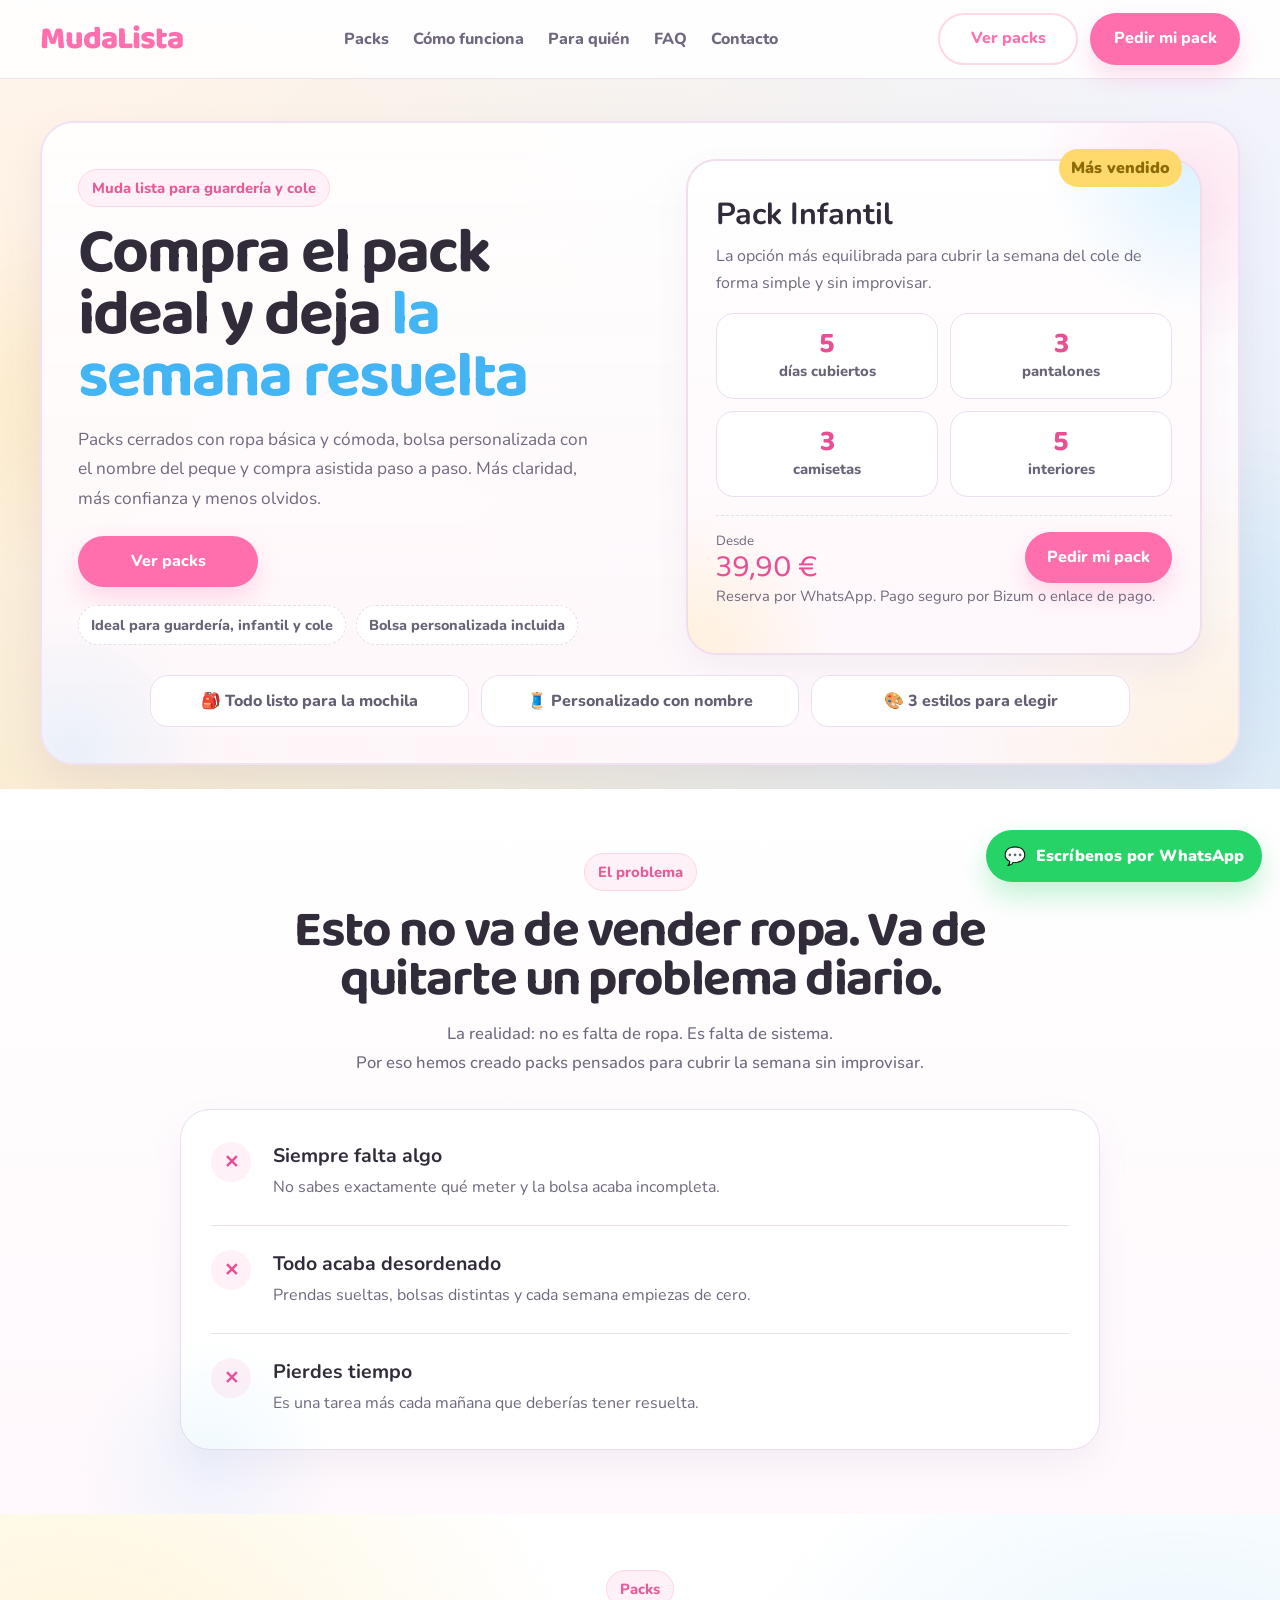
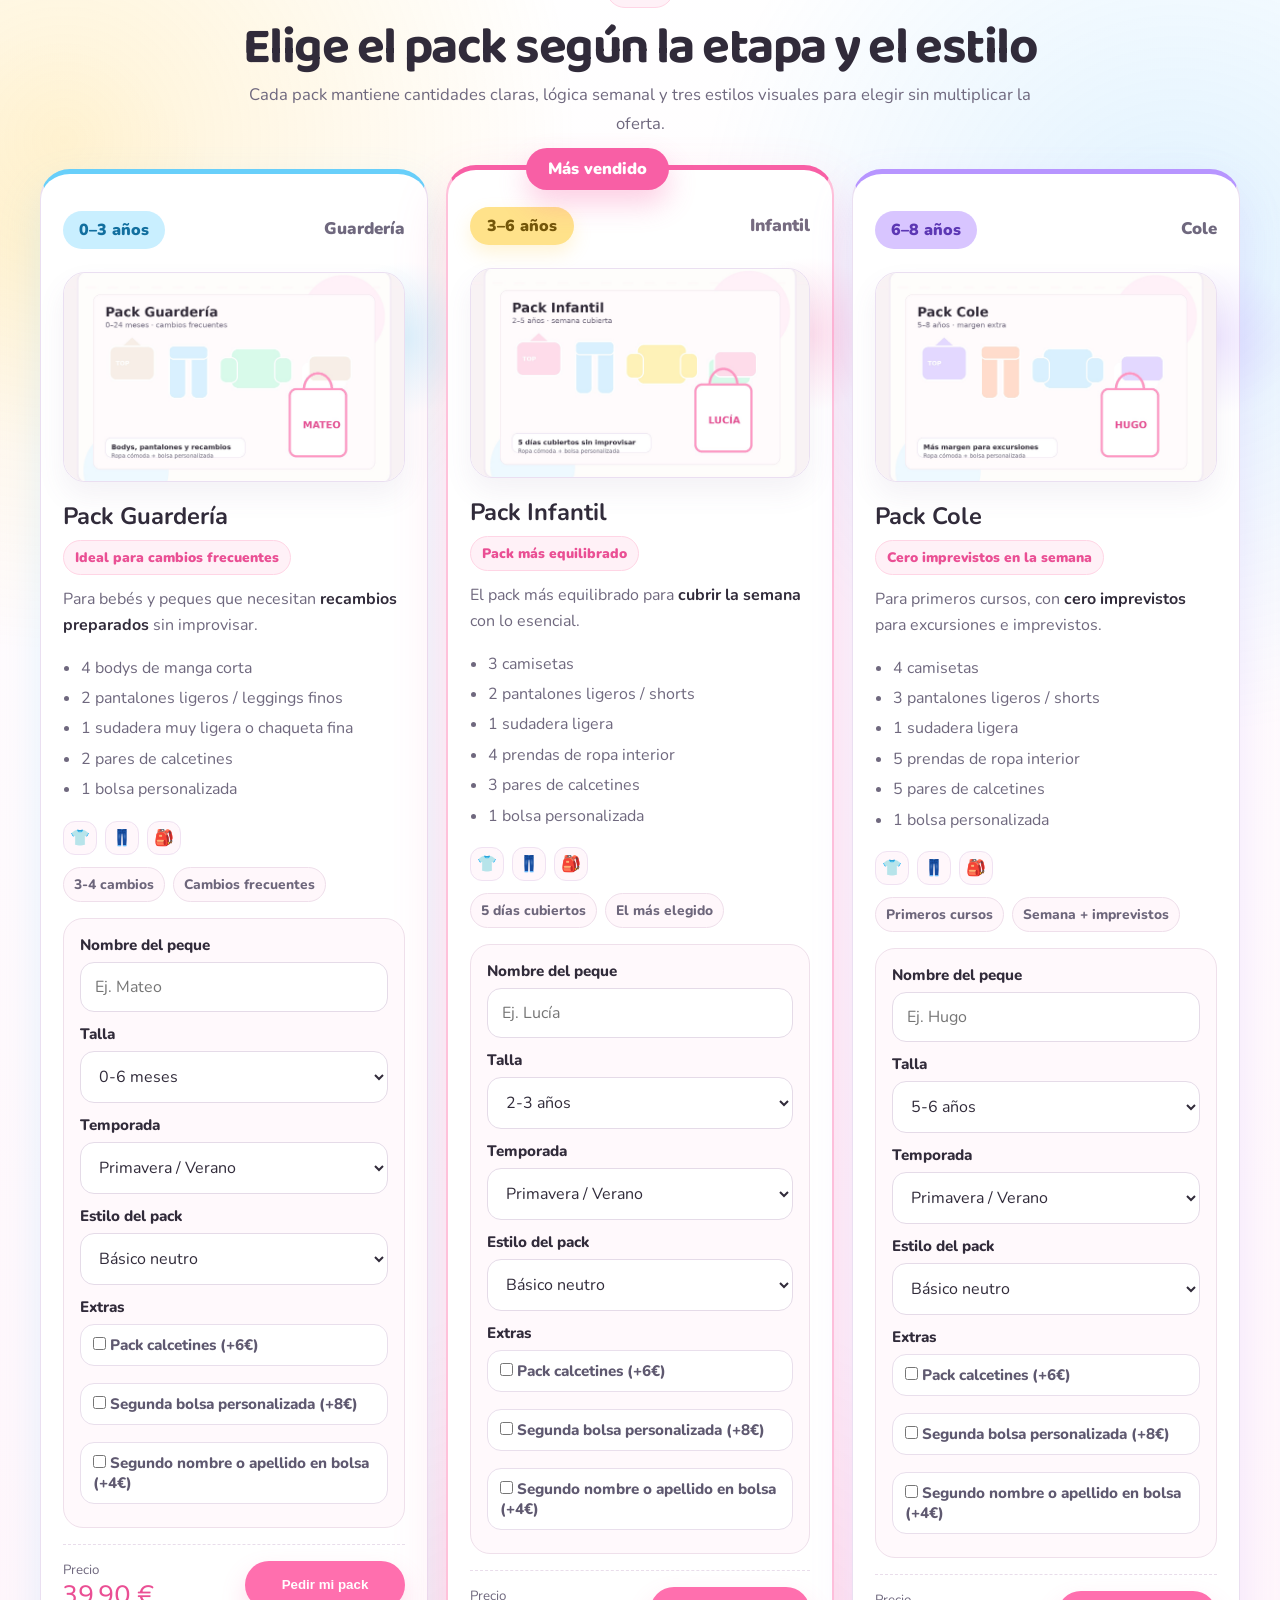
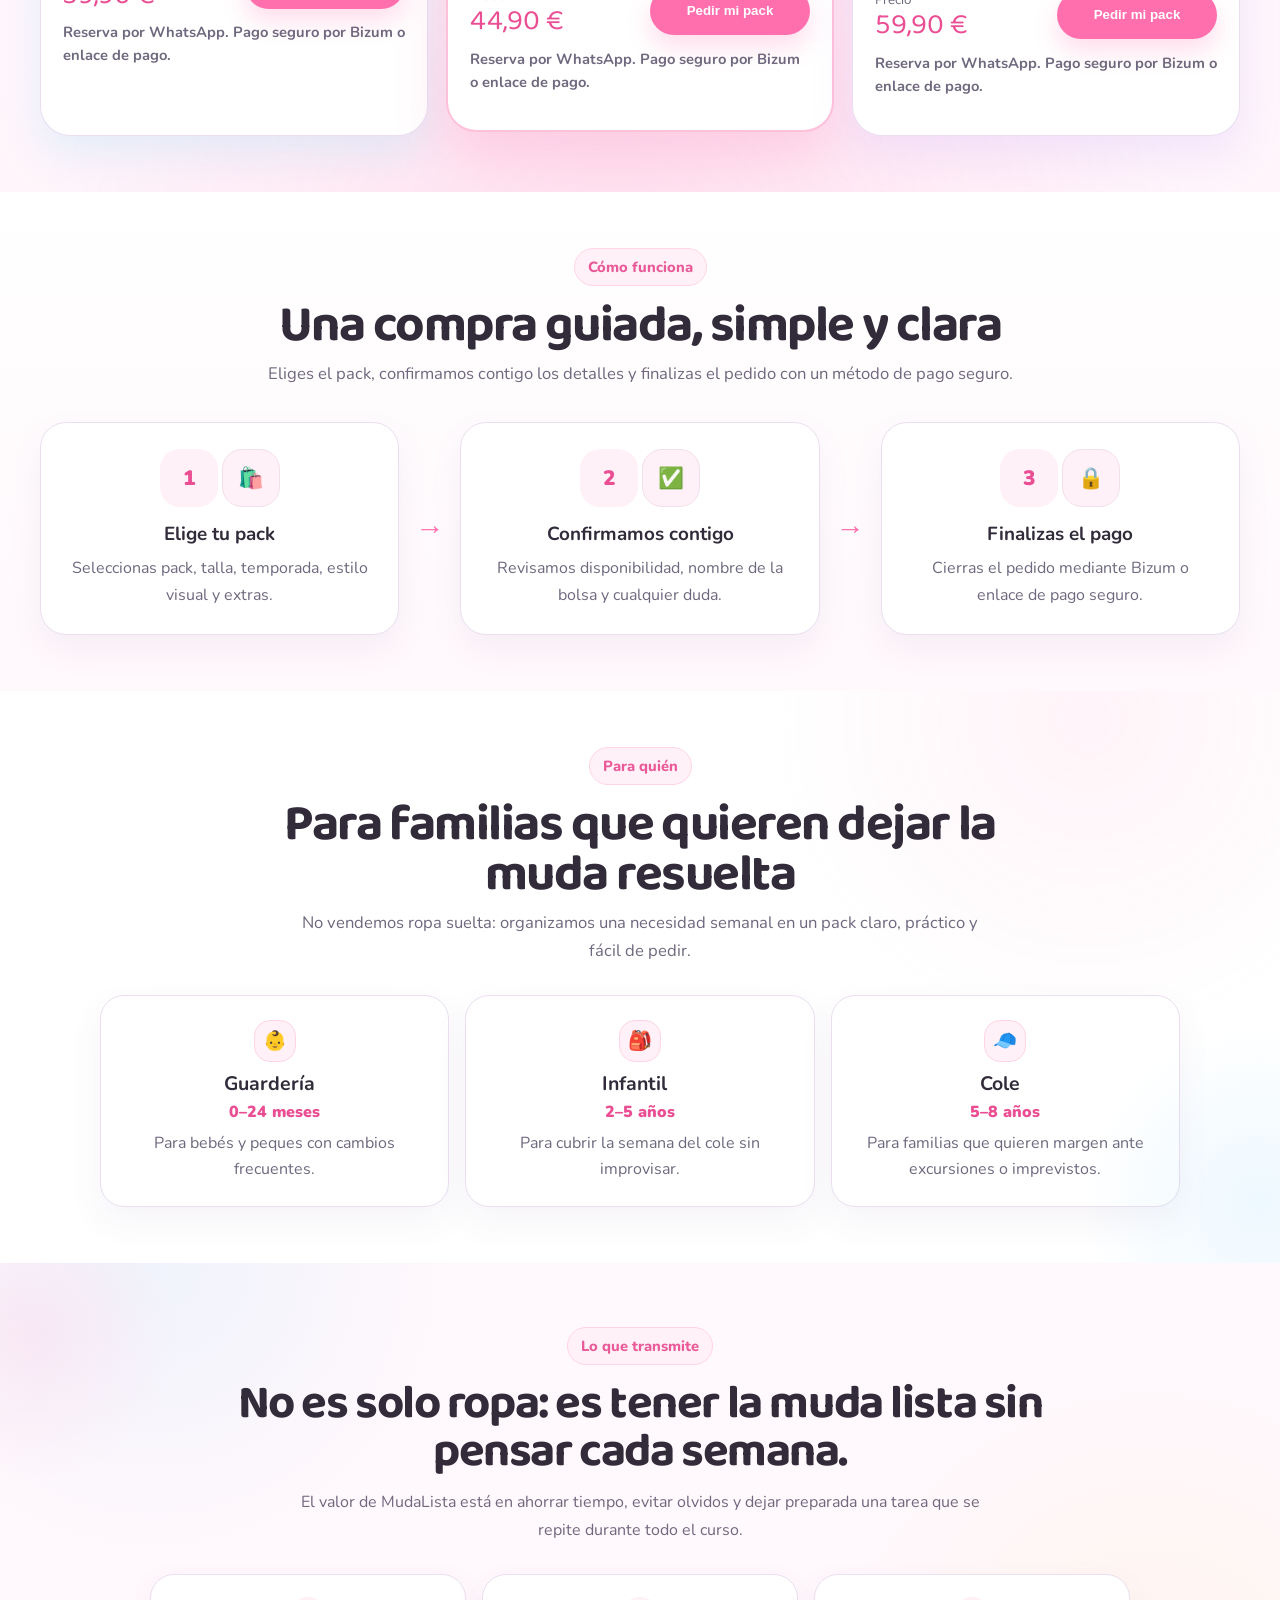
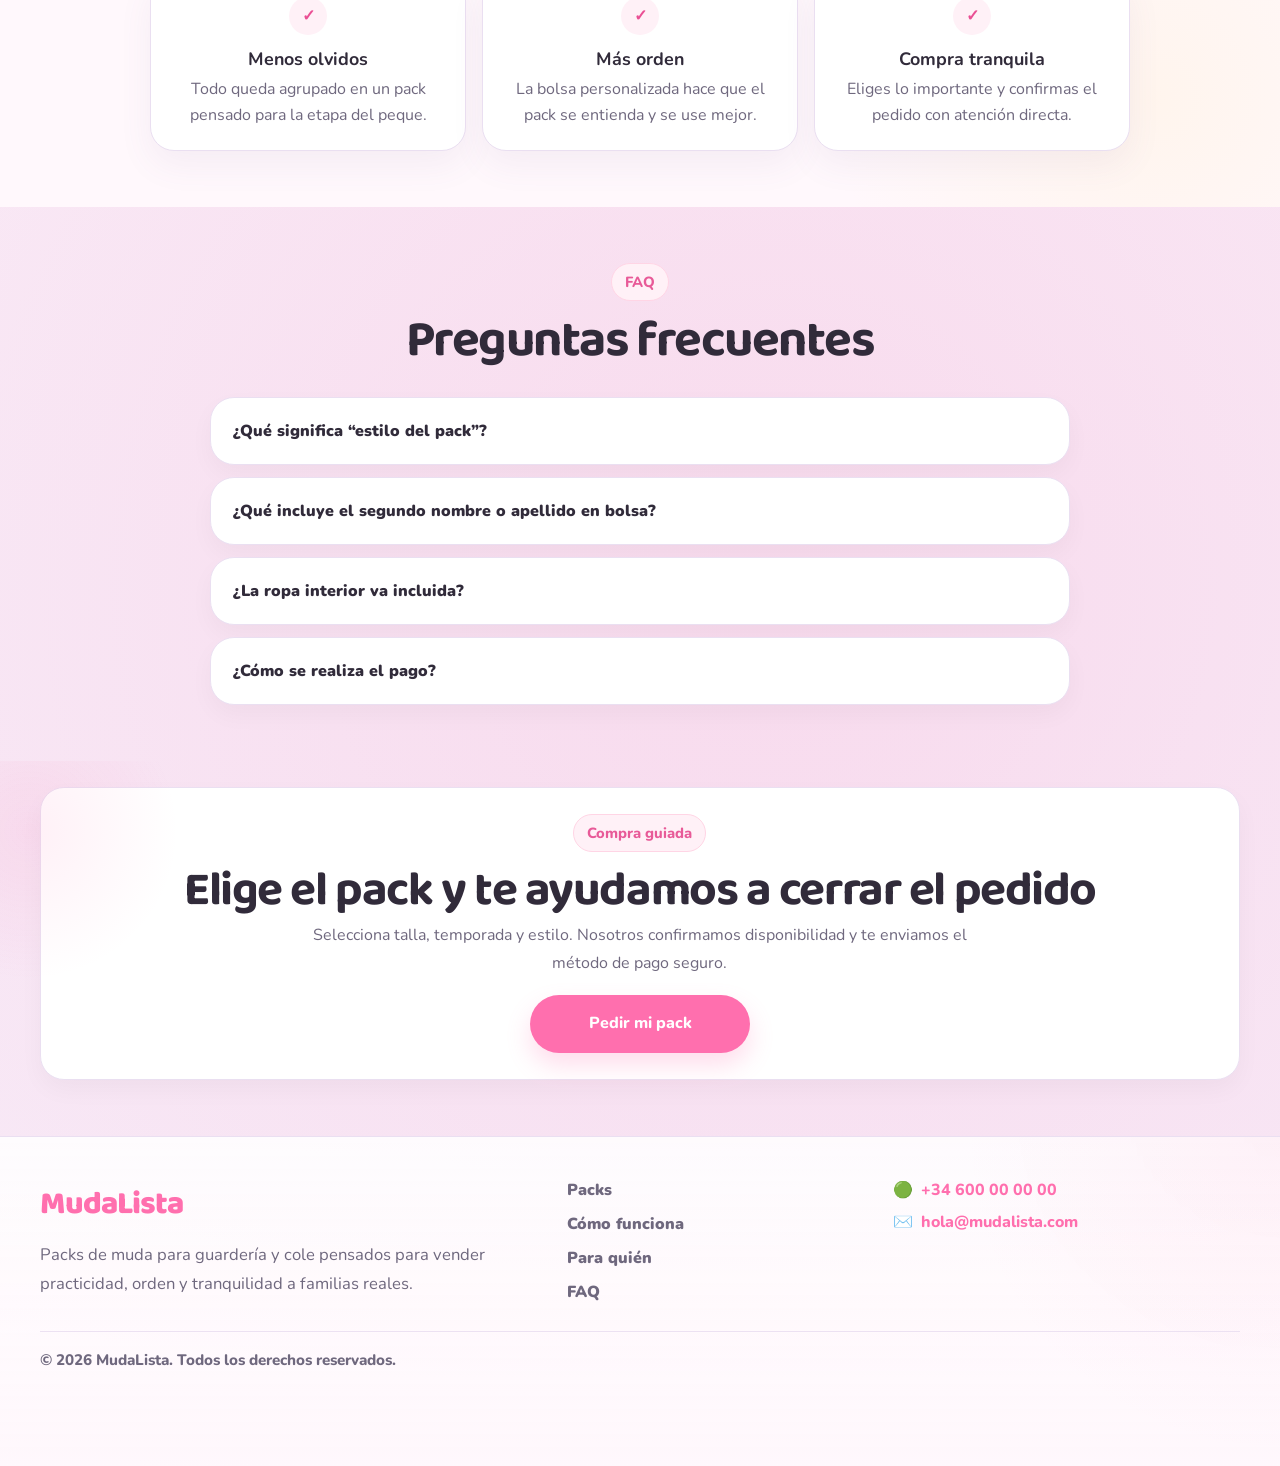
==== index.html @ b0b306f5 "Add files via upload" ====
<!DOCTYPE html>
<html lang="es">
<head>
  <meta charset="UTF-8" />
  <meta name="viewport" content="width=device-width, initial-scale=1.0" />
  <title>MudaLista | Packs de muda para cole y guardería</title>
  <meta name="description" content="Packs de muda para guardería y cole con ropa cómoda, bolsa personalizada y compra asistida. Una solución práctica para familias." />
  <link rel="preconnect" href="https://fonts.googleapis.com">
  <link rel="preconnect" href="https://fonts.gstatic.com" crossorigin>
  <link href="https://fonts.googleapis.com/css2?family=Baloo+2:wght@600;700;800&family=Nunito:wght@400;600;700;800&display=swap" rel="stylesheet">
  <link rel="stylesheet" href="style.css" />
</head>
<body>
  <div class="visual-blob blob-one"></div>
  <div class="visual-blob blob-two"></div>
  <div class="visual-blob blob-three"></div>
  <header class="site-header">
    <div class="container header-inner">
      <a href="#" class="brand">MudaLista</a>

      <nav class="desktop-nav">
        <a href="#packs">Packs</a>
        <a href="#como-funciona">Cómo funciona</a>
        <a href="#para-quien">Para quién</a>
        <a href="#faq">FAQ</a>
        <a href="#footer-contacto">Contacto</a>
      </nav>

      <div class="header-actions">
        <a href="#packs" class="btn btn-light">Ver packs</a>
        <a href="#packs" class="btn btn-primary">Pedir mi pack</a>
      </div>

      <button class="menu-toggle" id="menuBtn" aria-label="Abrir menú" aria-expanded="false">
        <span></span><span></span><span></span>
      </button>
    </div>

    <div class="mobile-menu" id="mobileMenu">
      <a href="#packs">Packs</a>
      <a href="#como-funciona">Cómo funciona</a>
      <a href="#para-quien">Para quién</a>
      <a href="#faq">FAQ</a>
      <a href="#footer-contacto">Contacto</a>
      <a href="#packs" class="btn btn-primary mobile-cta">Pedir mi pack</a>
    </div>
  </header>

  <main>
    <section class="hero hero-fixed">
      <div class="container hero-shell hero-fixed-shell">
        <div class="hero-grid hero-fixed-grid">
          <div class="hero-copy hero-fixed-copy">
            <div class="eyebrow">Muda lista para guardería y cole</div>
            <h1>Compra el pack ideal y deja <span>la semana resuelta</span></h1>
            <p class="hero-text">
              Packs cerrados con ropa básica y cómoda, bolsa personalizada con el nombre del peque
              y compra asistida paso a paso. Más claridad, más confianza y menos olvidos.
            </p>

            <div class="hero-actions hero-fixed-actions">
              <a href="#packs" class="btn btn-primary">Ver packs</a>
            </div>

            <div class="hero-mini hero-fixed-mini">
              <span>Ideal para guardería, infantil y cole</span>
              <span>Bolsa personalizada incluida</span>
            </div>
          </div>

          <div class="hero-visual hero-fixed-visual">
            <div class="hero-card hero-fixed-card">
              <div class="hero-badge">Más vendido</div>
              <h3>Pack Infantil</h3>
              <p>La opción más equilibrada para cubrir la semana del cole de forma simple y sin improvisar.</p>

              <div class="hero-stats">
                <div class="stat-box">
                  <strong>5</strong>
                  <span>días cubiertos</span>
                </div>
                <div class="stat-box">
                  <strong>3</strong>
                  <span>pantalones</span>
                </div>
                <div class="stat-box">
                  <strong>3</strong>
                  <span>camisetas</span>
                </div>
                <div class="stat-box">
                  <strong>5</strong>
                  <span>interiores</span>
                </div>
              </div>

              <div class="hero-card-bottom">
                <div>
                  <small>Desde</small>
                  <div class="hero-price">39,90 €</div>
                </div>
                <a href="#pack-infantil" class="btn btn-primary">Pedir mi pack</a>
              </div>
              <p class="hero-card-note">Reserva por WhatsApp. Pago seguro por Bizum o enlace de pago.</p>
            </div>
          </div>
        </div>

        <div class="trust-strip trust-strip-fixed">
          <div>🎒 Todo listo para la mochila</div>
          <div>🧵 Personalizado con nombre</div>
          <div>🎨 3 estilos para elegir</div>
        </div>
      </div>
    </section>

    <section class="section problem-section problem-conversion">
      <div class="container">
        <div class="section-head center narrow">
          <span class="section-tag">El problema</span>
          <h2>Esto no va de vender ropa. Va de quitarte un problema diario.</h2>
          <p class="problem-subcopy">La realidad: no es falta de ropa. Es falta de sistema.<br>Por eso hemos creado packs pensados para cubrir la semana sin improvisar.</p>
        </div>

        <div class="problem-conversion-list">
          <div class="problem-conversion-row">
            <span>✕</span>
            <div>
              <h3>Siempre falta algo</h3>
              <p>No sabes exactamente qué meter y la bolsa acaba incompleta.</p>
            </div>
          </div>

          <div class="problem-conversion-row">
            <span>✕</span>
            <div>
              <h3>Todo acaba desordenado</h3>
              <p>Prendas sueltas, bolsas distintas y cada semana empiezas de cero.</p>
            </div>
          </div>

          <div class="problem-conversion-row">
            <span>✕</span>
            <div>
              <h3>Pierdes tiempo</h3>
              <p>Es una tarea más cada mañana que deberías tener resuelta.</p>
            </div>
          </div>
        </div>
</div>
    </section>

    <section class="section packs-section" id="packs">
      <div class="container">
        <div class="section-head center narrow">
          <span class="section-tag">Packs</span>
          <h2>Elige el pack según la etapa y el estilo</h2>
          <p>Cada pack mantiene cantidades claras, lógica semanal y tres estilos visuales para elegir sin multiplicar la oferta.</p>
        </div>
<div class="products-grid">
          <article class="product-card" id="pack-guarderia">
            <div class="product-topline product-topline-clean">
              <span class="age-pill age-pill-guarderia">0–3 años</span>
              <span class="product-label">Guardería</span>
            </div>
            <img class="pack-real-image" src="assets/pack_guarderia_realista.jpg" alt="Mockup realista del Pack Guardería con ropa y bolsa personalizada">
<h3>Pack Guardería</h3>
            <div class="conversion-badge">Ideal para cambios frecuentes</div>
            <p class="product-subtitle">Para bebés y peques que necesitan <strong>recambios preparados</strong> sin improvisar.</p>

            <ul class="pack-content-list" data-pack-list="guarderia">
              <li>4 bodys de manga corta</li>
              <li>2 pantalones ligeros / leggings finos</li>
              <li>1 sudadera muy ligera o chaqueta fina</li>
              <li>2 pares de calcetines</li>
              <li>1 bolsa personalizada</li>
            </ul>
<div class="product-visual-row"><span>👕</span><span>👖</span><span>🎒</span></div>
            <div class="product-meta">
              <span>3-4 cambios</span>
              <span>Cambios frecuentes</span>
            </div>

            <div class="selector-block">
              <label>Nombre del peque</label>
              <input type="text" id="name-guarderia" placeholder="Ej. Mateo">

              <label>Talla</label>
              <select id="size-guarderia">
                <option>0-6 meses</option>
                <option>6-12 meses</option>
                <option>12-18 meses</option>
                <option>18-24 meses</option>
              </select>

              <label>Temporada</label>
              <select id="season-guarderia" class="season-select" data-pack="guarderia">
                <option value="pv">Primavera / Verano</option>
                <option value="oi">Otoño / Invierno</option>
              </select>
<label>Estilo del pack</label>
              <select id="style-guarderia" class="style-select" data-pack="guarderia">
                <option value="basico">Básico neutro</option>
                <option value="suave">Colores suaves</option>
                <option value="ilustrado">Ilustrado divertido</option>
              </select>

              <label>Extras</label>
              <div class="extras-grid">
                <label class="check-option"><input type="checkbox" value="Pack calcetines (+6€)" data-pack="guarderia"> Pack calcetines (+6€)</label>
                <label class="check-option"><input type="checkbox" value="Segunda bolsa personalizada (+8€)" data-pack="guarderia"> Segunda bolsa personalizada (+8€)</label>
                <label class="check-option"><input type="checkbox" id="second-name-guarderia" value="Segundo nombre o apellido en bolsa (+4€)" data-pack="guarderia" data-toggle-target="second-name-field-guarderia"> Segundo nombre o apellido en bolsa (+4€)</label>
                <div class="extra-field" id="second-name-field-guarderia">
                  <label>Segundo nombre / apellido para la bolsa</label>
                  <input type="text" id="second-name-value-guarderia" placeholder="Ej. Martín">
                </div>
              </div>
            </div>

            <div class="product-bottom">
              <div>
                <small>Precio</small>
                <div class="price">39,90 €</div>
              </div>
              <button class="btn btn-primary order-btn" data-pack-name="Pack Guardería" data-name-id="name-guarderia" data-size-id="size-guarderia" data-season-id="season-guarderia" data-style-id="style-guarderia" data-base-price="39,90 €" data-pack-key="guarderia">Pedir mi pack</button>
            </div>
            <p class="product-note">Reserva por WhatsApp. Pago seguro por Bizum o enlace de pago.</p>
          </article>

          <article class="product-card featured" id="pack-infantil">
            <span class="featured-badge-floating">Más vendido</span>
            <div class="product-topline product-topline-clean">
              <span class="age-pill age-pill-infantil">3–6 años</span>
              <span class="product-label">Infantil</span>
            </div>
<img class="pack-real-image" src="assets/pack_infantil_realista.jpg" alt="Mockup realista del Pack Infantil con ropa y bolsa personalizada">
<h3>Pack Infantil</h3>
            <div class="conversion-badge">Pack más equilibrado</div>
            <p class="product-subtitle">El pack más equilibrado para <strong>cubrir la semana</strong> con lo esencial.</p>

            <ul class="pack-content-list" data-pack-list="infantil">
              <li>3 camisetas</li>
              <li>2 pantalones ligeros / shorts</li>
              <li>1 sudadera ligera</li>
              <li>4 prendas de ropa interior</li>
              <li>3 pares de calcetines</li>
              <li>1 bolsa personalizada</li>
            </ul>
<div class="product-visual-row"><span>👕</span><span>👖</span><span>🎒</span></div>
            <div class="product-meta">
              <span>5 días cubiertos</span>
              <span>El más elegido</span>
            </div>

            <div class="selector-block">
              <label>Nombre del peque</label>
              <input type="text" id="name-infantil" placeholder="Ej. Lucía">

              <label>Talla</label>
              <select id="size-infantil">
                <option>2-3 años</option>
                <option>3-4 años</option>
                <option>4-5 años</option>
              </select>

              <label>Temporada</label>
              <select id="season-infantil" class="season-select" data-pack="infantil">
                <option value="pv">Primavera / Verano</option>
                <option value="oi">Otoño / Invierno</option>
              </select>
<label>Estilo del pack</label>
              <select id="style-infantil" class="style-select" data-pack="infantil">
                <option value="basico">Básico neutro</option>
                <option value="suave">Colores suaves</option>
                <option value="ilustrado">Ilustrado divertido</option>
              </select>

              <label>Extras</label>
              <div class="extras-grid">
                <label class="check-option"><input type="checkbox" value="Pack calcetines (+6€)" data-pack="infantil"> Pack calcetines (+6€)</label>
                <label class="check-option"><input type="checkbox" value="Segunda bolsa personalizada (+8€)" data-pack="infantil"> Segunda bolsa personalizada (+8€)</label>
                <label class="check-option"><input type="checkbox" id="second-name-infantil" value="Segundo nombre o apellido en bolsa (+4€)" data-pack="infantil" data-toggle-target="second-name-field-infantil"> Segundo nombre o apellido en bolsa (+4€)</label>
                <div class="extra-field" id="second-name-field-infantil">
                  <label>Segundo nombre / apellido para la bolsa</label>
                  <input type="text" id="second-name-value-infantil" placeholder="Ej. Martín">
                </div>
              </div>
            </div>

            <div class="product-bottom">
              <div>
                <small>Precio</small>
                <div class="price">44,90 €</div>
              </div>
              <button class="btn btn-primary order-btn" data-pack-name="Pack Infantil" data-name-id="name-infantil" data-size-id="size-infantil" data-season-id="season-infantil" data-style-id="style-infantil" data-base-price="44,90 €" data-pack-key="infantil">Pedir mi pack</button>
            </div>
            <p class="product-note">Reserva por WhatsApp. Pago seguro por Bizum o enlace de pago.</p>
          </article>

          <article class="product-card" id="pack-completo">
            <div class="product-topline product-topline-clean">
              <span class="age-pill age-pill-cole">6–8 años</span>
              <span class="product-label">Cole</span>
            </div>
            <img class="pack-real-image" src="assets/pack_cole_realista.jpg" alt="Mockup realista del Pack Cole con ropa y bolsa personalizada">
<h3>Pack Cole</h3>
            <div class="conversion-badge">Cero imprevistos en la semana</div>
            <p class="product-subtitle">Para primeros cursos, con <strong>cero imprevistos</strong> para excursiones e imprevistos.</p>

            <ul class="pack-content-list" data-pack-list="completo">
              <li>4 camisetas</li>
              <li>3 pantalones ligeros / shorts</li>
              <li>1 sudadera ligera</li>
              <li>5 prendas de ropa interior</li>
              <li>5 pares de calcetines</li>
              <li>1 bolsa personalizada</li>
            </ul>
<div class="product-visual-row"><span>👕</span><span>👖</span><span>🎒</span></div>
            <div class="product-meta">
              <span>Primeros cursos</span>
              <span>Semana + imprevistos</span>
            </div>

            <div class="selector-block">
              <label>Nombre del peque</label>
              <input type="text" id="name-completo" placeholder="Ej. Hugo">

              <label>Talla</label>
              <select id="size-completo">
                <option>5-6 años</option>
                <option>6-7 años</option>
                <option>7-8 años</option>
              </select>

              <label>Temporada</label>
              <select id="season-completo" class="season-select" data-pack="completo">
                <option value="pv">Primavera / Verano</option>
                <option value="oi">Otoño / Invierno</option>
              </select>
<label>Estilo del pack</label>
              <select id="style-completo" class="style-select" data-pack="completo">
                <option value="basico">Básico neutro</option>
                <option value="suave">Colores suaves</option>
                <option value="ilustrado">Ilustrado divertido</option>
              </select>

              <label>Extras</label>
              <div class="extras-grid">
                <label class="check-option"><input type="checkbox" value="Pack calcetines (+6€)" data-pack="completo"> Pack calcetines (+6€)</label>
                <label class="check-option"><input type="checkbox" value="Segunda bolsa personalizada (+8€)" data-pack="completo"> Segunda bolsa personalizada (+8€)</label>
                <label class="check-option"><input type="checkbox" id="second-name-completo" value="Segundo nombre o apellido en bolsa (+4€)" data-pack="completo" data-toggle-target="second-name-field-completo"> Segundo nombre o apellido en bolsa (+4€)</label>
                <div class="extra-field" id="second-name-field-completo">
                  <label>Segundo nombre / apellido para la bolsa</label>
                  <input type="text" id="second-name-value-completo" placeholder="Ej. Martín">
                </div>
              </div>
            </div>

            <div class="product-bottom">
              <div>
                <small>Precio</small>
                <div class="price">59,90 €</div>
              </div>
              <button class="btn btn-primary order-btn" data-pack-name="Pack Cole" data-name-id="name-completo" data-size-id="size-completo" data-season-id="season-completo" data-style-id="style-completo" data-base-price="59,90 €" data-pack-key="completo">Pedir mi pack</button>
            </div>
            <p class="product-note">Reserva por WhatsApp. Pago seguro por Bizum o enlace de pago.</p>
          </article>
        </div>
      </div>
    </section>

    <section class="section how-section-clean" id="como-funciona">
      <div class="container">
        <div class="section-head center narrow">
          <span class="section-tag">Cómo funciona</span>
          <h2>Una compra guiada, simple y clara</h2>
          <p>Eliges el pack, confirmamos contigo los detalles y finalizas el pedido con un método de pago seguro.</p>
        </div>

        <div class="process-row">
          <div class="process-step">
            <span>1</span>
            <span class="process-step-icon">🛍️</span><h3>Elige tu pack</h3>
            <p>Seleccionas pack, talla, temporada, estilo visual y extras.</p>
          </div>
          <div class="process-arrow">→</div>
          <div class="process-step">
            <span>2</span>
            <span class="process-step-icon">✅</span><h3>Confirmamos contigo</h3>
            <p>Revisamos disponibilidad, nombre de la bolsa y cualquier duda.</p>
          </div>
          <div class="process-arrow">→</div>
          <div class="process-step">
            <span>3</span>
            <span class="process-step-icon">🔒</span><h3>Finalizas el pago</h3>
            <p>Cierras el pedido mediante Bizum o enlace de pago seguro.</p>
          </div>
        </div>
      </div>
    </section>

    <section class="section audience-section-pro" id="para-quien">
      <div class="container">
        <div class="section-head center narrow audience-centered-head">
          <span class="section-tag">Para quién</span>
          <h2>Para familias que quieren dejar la muda resuelta</h2>
          <p>No vendemos ropa suelta: organizamos una necesidad semanal en un pack claro, práctico y fácil de pedir.</p>
        </div>

        <div class="audience-options audience-options-centered">
          <div>
            <span class="audience-card-icon">👶</span><strong>Guardería</strong>
            <span>0–24 meses</span>
            <p>Para bebés y peques con cambios frecuentes.</p>
          </div>
          <div>
            <span class="audience-card-icon">🎒</span><strong>Infantil</strong>
            <span>2–5 años</span>
            <p>Para cubrir la semana del cole sin improvisar.</p>
          </div>
          <div>
            <span class="audience-card-icon">🧢</span><strong>Cole</strong>
            <span>5–8 años</span>
            <p>Para familias que quieren margen ante excursiones o imprevistos.</p>
          </div>
        </div>
      </div>
    </section>

    <section class="section value-section-pro">
      <div class="container">
        <div class="value-compact">
          <span class="section-tag">Lo que transmite</span>
          <h2>No es solo ropa: es tener la muda lista sin pensar cada semana.</h2>
          <p>El valor de MudaLista está en ahorrar tiempo, evitar olvidos y dejar preparada una tarea que se repite durante todo el curso.</p>
        </div>

        <div class="benefits-compact">
          <div><span>✓</span><strong>Menos olvidos</strong><p>Todo queda agrupado en un pack pensado para la etapa del peque.</p></div>
          <div><span>✓</span><strong>Más orden</strong><p>La bolsa personalizada hace que el pack se entienda y se use mejor.</p></div>
          <div><span>✓</span><strong>Compra tranquila</strong><p>Eliges lo importante y confirmas el pedido con atención directa.</p></div>
        </div>
      </div>
    </section>

    <section class="section faq-section" id="faq">
      <div class="container small">
        <div class="section-head center narrow">
          <span class="section-tag">FAQ</span>
          <h2>Preguntas frecuentes</h2>
        </div>

        <div class="faq-list">
          <div class="faq-item">
            <button class="faq-question">¿Qué significa “estilo del pack”?</button>
            <div class="faq-answer"><p>Es la línea visual de la ropa: Básico neutro, Colores suaves o Ilustrado divertido. Así eliges estética sin multiplicar packs.</p></div>
          </div>
          <div class="faq-item">
            <button class="faq-question">¿Qué incluye el segundo nombre o apellido en bolsa?</button>
            <div class="faq-answer"><p>Permite añadir un segundo nombre o apellido en la bolsa personalizada. Por ejemplo: nombre + apellido, o un nombre compuesto.</p></div>
          </div>
          <div class="faq-item">
            <button class="faq-question">¿La ropa interior va incluida?</button>
            <div class="faq-answer"><p>Sí. Aparece especificada con número exacto para evitar dudas antes de comprar.</p></div>
          </div>
        
          <div class="faq-item">
            <button class="faq-question">¿Cómo se realiza el pago?</button>
            <div class="faq-answer"><p>Tras confirmar talla, temporada, estilo y disponibilidad por WhatsApp, te enviamos un método de pago seguro mediante Bizum o enlace de pago.</p></div>
          </div>
</div>
      </div>
    </section>

    <section class="section cta-section">
      <div class="container cta-box">
        <div>
          <span class="section-tag">Compra guiada</span>
          <h2>Elige el pack y te ayudamos a cerrar el pedido</h2>
          <p>Selecciona talla, temporada y estilo. Nosotros confirmamos disponibilidad y te enviamos el método de pago seguro.</p>
        </div>
        <a href="#packs" class="btn btn-primary cta-main-btn">Pedir mi pack</a>
      </div>
    </section>
  </main>

  <footer class="site-footer" id="footer-contacto">
    <div class="container footer-final">
      <div class="footer-brand-area">
        <div class="brand footer-brand">MudaLista</div>
        <p class="footer-copy">Packs de muda para guardería y cole pensados para vender practicidad, orden y tranquilidad a familias reales.</p>
      </div>

      <nav class="footer-nav" aria-label="Enlaces del footer">
        <a href="#packs">Packs</a>
        <a href="#como-funciona">Cómo funciona</a>
        <a href="#para-quien">Para quién</a>
        <a href="#faq">FAQ</a>
      </nav>

      <div class="footer-contact-simple">
        <a href="https://wa.me/34600000000" class="footer-contact-line" target="_blank" rel="noopener noreferrer">
          <span class="icon">🟢</span>
          <span>+34 600 00 00 00</span>
        </a>
        <a href="mailto:hola@mudalista.com" class="footer-contact-line">
          <span class="icon">✉️</span>
          <span>hola@mudalista.com</span>
        </a>
      </div>
    </div>

    <div class="container footer-legal">
      <span>© 2026 MudaLista. Todos los derechos reservados.</span>
    </div>
  </footer>

  <a class="floating-whatsapp" href="https://wa.me/34600000000?text=Hola,%20quiero%20informaci%C3%B3n%20sobre%20los%20packs%20de%20MudaLista." target="_blank" rel="noopener noreferrer" aria-label="Escríbenos por WhatsApp">
    <span class="floating-wa-icon">💬</span>
    <span class="floating-wa-text">Escríbenos por WhatsApp</span>
  </a>

  <script src="script.js"></script>
</body>
</html>
---- style.css ----
*{box-sizing:border-box}
:root{
  --text:#312b3a;
  --muted:#6f687e;
  --line:#eadff1;
  --pink:#ff6fae;
  --pink-dark:#ea4f94;
  --blue:#6fc8ff;
  --blue-dark:#43b4f4;
  --yellow:#ffd96b;
  --yellow-dark:#8d6a06;
  --purple:#d8c7ff;
  --shadow:0 18px 42px rgba(113,85,145,.10);
  --max:1200px;
}
html{scroll-behavior:smooth}
body{
  margin:0;
  font-family:"Nunito",sans-serif;
  color:var(--text);
  background:
    radial-gradient(circle at top left, rgba(255,111,174,.10), transparent 26%),
    radial-gradient(circle at top right, rgba(111,200,255,.12), transparent 24%),
    linear-gradient(180deg, #fffdf9 0%, #fff8fc 100%);
}
a{text-decoration:none;color:inherit}
.container{width:min(var(--max), calc(100% - 32px)); margin:0 auto}

.site-header{
  position:sticky; top:0; z-index:40;
  background:rgba(255,255,255,.9);
  backdrop-filter:blur(14px);
  border-bottom:1px solid rgba(234,223,241,.9);
}
.header-inner{
  min-height:78px;
  display:flex; align-items:center; justify-content:space-between; gap:18px;
}
.brand{
  font-family:"Baloo 2",cursive;
  font-size:2rem;
  font-weight:800;
  letter-spacing:-.03em;
  color:var(--pink);
}
.desktop-nav{display:flex; gap:24px; color:var(--muted); font-weight:800}
.desktop-nav a:hover{color:var(--pink)}
.header-actions{display:flex; gap:12px; align-items:center}

.btn{
  display:inline-flex; align-items:center; justify-content:center;
  border-radius:999px; padding:14px 20px;
  font-weight:800; border:2px solid transparent; cursor:pointer;
  transition:.25s ease; text-align:center; line-height:1.2;
}
.btn-primary{
  background:var(--pink); color:#fff;
  box-shadow:0 12px 24px rgba(255,111,174,.24);
}
.btn-primary:hover{background:var(--pink-dark); transform:translateY(-1px)}
.btn-secondary{background:#fff; color:var(--text); border-color:var(--line)}
.btn-secondary:hover{border-color:var(--blue); color:var(--blue-dark)}
.btn-light{background:#fff; color:var(--pink); border-color:#ffd7e6}
.btn-light:hover{background:#fff1f7}

.menu-toggle{
  display:none; width:50px; height:50px;
  border:2px solid var(--line); background:#fff; border-radius:16px; padding:0;
}
.menu-toggle span{
  display:block; width:18px; height:2px; background:var(--text); margin:4px auto; border-radius:3px;
}
.mobile-menu{
  display:none; padding:12px 16px 18px;
  background:rgba(255,255,255,.98); border-top:1px solid var(--line);
}
.mobile-menu a{display:block; padding:12px 0; font-weight:800}
.mobile-cta{margin-top:10px}

.hero{padding:40px 0 24px}
.hero-shell{
  background:
    radial-gradient(circle at bottom right, rgba(255,217,107,.18), transparent 22%),
    linear-gradient(180deg, rgba(255,255,255,.9), rgba(255,247,251,.95));
  border:2px solid #f0e2f2;
  border-radius:34px;
  padding:34px;
  box-shadow:var(--shadow);
}
.hero-grid{
  display:grid;
  grid-template-columns:1.06fr .94fr;
  gap:28px;
  align-items:center;
}
.eyebrow,.section-tag{
  display:inline-flex;
  padding:8px 13px;
  border-radius:999px;
  background:#fff1f7;
  color:#e85a98;
  border:1px solid #ffd5e5;
  font-size:.92rem;
  font-weight:800;
  margin-bottom:16px;
}
.hero-copy h1,.section-head h2,.cta-box h2{
  font-family:"Baloo 2",cursive;
  line-height:.97;
  letter-spacing:-.03em;
  margin:0;
}
.hero-copy h1{
  font-size:clamp(2.7rem, 5vw, 5rem);
  max-width:12ch;
  margin-bottom:14px;
}
.hero-copy h1 span{color:var(--blue-dark)}
.hero-text{
  font-size:1.08rem;
  line-height:1.72;
  color:var(--muted);
  margin:0 0 18px;
  max-width:58ch;
}
.hero-points{
  display:grid;
  grid-template-columns:repeat(3,1fr);
  gap:12px;
  margin-bottom:18px;
}
.point-card,.problem-card,.product-card,.step-card,.audience-card,.review-card,.faq-item,.cta-box{
  background:#fff;
  border:1px solid var(--line);
  border-radius:24px;
  box-shadow:0 10px 24px rgba(0,0,0,.035);
}
.point-card{padding:14px}
.point-card strong{display:block; font-size:1rem; margin-bottom:4px}
.point-card span{font-size:.94rem; color:var(--muted); line-height:1.5}
.hero-actions{display:flex; flex-wrap:wrap; gap:12px; margin-bottom:16px}
.hero-mini{display:flex; flex-wrap:wrap; gap:10px}
.hero-mini span{
  background:#fff; border:1px dashed #e9ddec; border-radius:999px;
  padding:9px 12px; font-size:.9rem; font-weight:800; color:#6a6478;
}

.hero-card{
  background:
    radial-gradient(circle at top right, rgba(111,200,255,.25), transparent 22%),
    radial-gradient(circle at bottom left, rgba(255,217,107,.22), transparent 20%),
    linear-gradient(180deg, #ffffff 0%, #fff7fb 100%);
  border:2px solid #f0deec;
  border-radius:30px;
  padding:28px;
  position:relative;
}
.hero-badge{
  position:absolute; top:-12px; right:18px;
  background:var(--yellow); color:var(--yellow-dark);
  padding:8px 12px; border-radius:999px; font-weight:900;
}
.hero-card h3{font-size:1.9rem; margin:4px 0 8px}
.hero-card p{margin:0 0 16px; color:var(--muted); line-height:1.7}
.hero-stats{
  display:grid; grid-template-columns:repeat(2,1fr); gap:12px; margin-bottom:18px;
}
.stat-box{
  background:#fff; border:1px solid var(--line); border-radius:18px; text-align:center; padding:16px;
}
.stat-box strong{
  display:block; font-family:"Baloo 2",cursive; font-size:1.85rem; color:var(--pink-dark); line-height:1;
}
.stat-box span{font-size:.92rem; color:#6a6478; font-weight:800}
.hero-card-bottom,.product-bottom{
  display:flex; align-items:center; justify-content:space-between; gap:14px;
  padding-top:16px; border-top:1px dashed #e9ddeb;
}
.hero-card-bottom small,.product-bottom small{display:block; color:var(--muted); margin-bottom:2px}
.hero-price,.price{
  font-family:"Baloo 2",cursive; line-height:1; color:var(--pink-dark);
}
.hero-price{font-size:2rem}
.hero-card-note,.product-note{
  margin-top:12px;
  color:var(--muted);
  font-size:.92rem;
  line-height:1.55;
}
.trust-strip{
  margin-top:18px;
  display:grid; grid-template-columns:repeat(4,1fr); gap:12px;
}
.trust-strip div{
  background:#fff; border:1px solid var(--line); border-radius:18px;
  padding:14px 16px; text-align:center; font-weight:800; color:#655f72;
}

.section{padding:56px 0}
.section-soft{
  background:
    radial-gradient(circle at top left, rgba(255,111,174,.05), transparent 24%),
    linear-gradient(180deg, rgba(255,255,255,.20), rgba(255,255,255,.78));
}
.section-head{max-width:760px; margin:0 0 30px}
.section-head.center{text-align:center; margin-left:auto; margin-right:auto}
.section-head.narrow{max-width:800px}
.section-head h2{
  font-size:clamp(2rem,4vw,3.5rem);
  margin-bottom:8px;
}
.section-head p{
  margin:0; color:var(--muted); line-height:1.72; font-size:1.04rem;
}

.problem-grid,.products-grid,.steps-grid,.audience-grid,.reviews-grid{
  display:grid; gap:18px;
}
.problem-grid,.audience-grid,.reviews-grid{grid-template-columns:repeat(3,1fr)}
.products-grid{grid-template-columns:repeat(3,1fr); align-items:start}
.steps-grid{grid-template-columns:repeat(3,1fr)}

.problem-card,.step-card,.audience-card,.review-card,.faq-item{padding:22px}
.problem-card h3,.step-card h3,.audience-card h3{margin:0 0 8px; font-size:1.2rem}
.problem-card p,.step-card p,.audience-card p,.review-card p,.faq-answer p{
  margin:0; color:var(--muted); line-height:1.7;
}

.product-card{
  padding:22px;
  position:relative;
}
.product-card.featured{
  border:2px solid #ffd9e7;
  transform:translateY(-4px);
}
.featured-badge{
  position:absolute; top:-12px; left:18px;
  background:var(--pink); color:#fff; padding:8px 12px; border-radius:999px;
  font-size:.86rem; font-weight:900;
}
.product-topline{
  display:flex; align-items:center; justify-content:space-between; gap:10px; margin-bottom:14px;
}
.product-chip{
  display:inline-flex; padding:7px 11px; border-radius:999px;
  font-size:.84rem; font-weight:900;
}
.chip-blue{background:#d9f1ff; color:#2f76a4}
.chip-yellow{background:#ffe596; color:#8c6808}
.chip-purple{background:#e2d7ff; color:#6841af}
.product-rating{font-weight:900; color:#7a7088}
.product-image{
  height:170px; border-radius:22px; margin-bottom:16px; border:2px dashed rgba(255,255,255,.8);
}
.color-a{
  background:
    radial-gradient(circle at 30% 28%, rgba(255,255,255,.85), transparent 18%),
    linear-gradient(135deg, #d9f0ff, #d8faea);
}
.color-b{
  background:
    radial-gradient(circle at 68% 24%, rgba(255,255,255,.85), transparent 18%),
    linear-gradient(135deg, #ffdce9, #ffe8a8);
}
.color-c{
  background:
    radial-gradient(circle at 24% 24%, rgba(255,255,255,.85), transparent 18%),
    linear-gradient(135deg, #e3d8ff, #ffdccc);
}
.product-card h3{margin:0 0 6px; font-size:1.48rem}
.product-subtitle{
  color:var(--muted); line-height:1.62; margin:0 0 14px; min-height:52px;
}
.product-subtitle strong{color:var(--text)}
.product-list{
  margin:0 0 14px; padding-left:18px; color:#615b70; line-height:1.78;
}
.product-meta{
  display:flex; flex-wrap:wrap; gap:8px; margin-bottom:16px;
}
.product-meta span{
  background:#fff7fb; border:1px solid #efdfeb; border-radius:999px;
  padding:7px 10px; font-size:.86rem; font-weight:800; color:#6d667b;
}
.selector-block{
  background:#fff9fc; border:1px solid #efe0eb; border-radius:20px; padding:16px; margin-bottom:16px;
}
.selector-block label{
  display:block; font-weight:800; margin-bottom:7px; font-size:.95rem;
}
.selector-block input,.selector-block select{
  width:100%; padding:13px 14px; margin-bottom:12px;
  border:1px solid #e5dbe8; border-radius:14px; font:inherit; color:var(--text); background:#fff;
}
.selector-block input:focus,.selector-block select:focus{
  outline:none; border-color:#ffb8d4; box-shadow:0 0 0 4px rgba(255,111,174,.08);
}
.extras-grid{
  display:grid; gap:10px;
}
.check-option{
  display:flex; align-items:flex-start; gap:10px; margin:0;
  background:#fff; border:1px solid #e9dfec; border-radius:14px; padding:10px 12px;
  font-weight:700; color:#5f5970;
}
.check-option input{width:auto; margin:2px 0 0}
.price{font-size:1.8rem}

.step-number{
  width:48px; height:48px; display:inline-flex; align-items:center; justify-content:center;
  border-radius:16px; background:#fff1f7; color:var(--pink-dark); font-weight:900; margin-bottom:12px;
}
.review-stars{color:#ffbf3d; font-weight:900; margin-bottom:12px}
.small{max-width:860px}
.faq-list{display:grid; gap:12px}
.faq-question{
  width:100%; background:transparent; border:0; text-align:left; padding:0;
  font:inherit; font-weight:900; cursor:pointer; color:var(--text);
}
.faq-answer{
  max-height:0; overflow:hidden; transition:max-height .28s ease;
}
.faq-answer p{margin-top:12px}

.cta-section{padding-top:26px}
.cta-box{
  padding:26px;
  display:flex; align-items:center; justify-content:space-between; gap:18px;
}
.cta-box h2{
  font-size:clamp(2rem,4vw,3rem);
  margin-bottom:8px;
}
.cta-box p{margin:0; color:var(--muted); line-height:1.7; max-width:60ch}
.cta-main-btn{
  min-width:220px;
  min-height:58px;
  padding:14px 26px;
  white-space:nowrap;
}

.site-footer{
  padding:34px 0 94px;
  border-top:1px solid var(--line);
  background:
    radial-gradient(circle at top right, rgba(255,111,174,.09), transparent 22%),
    radial-gradient(circle at top left, rgba(111,200,255,.06), transparent 24%),
    linear-gradient(180deg, rgba(255,255,255,.82), rgba(255,248,252,.96));
}
.footer-balanced{
  display:grid;
  grid-template-columns:1.2fr 1fr;
  gap:24px;
  align-items:center;
}
.footer-brand-block{
  max-width:560px;
}
.footer-brand{
  margin-bottom:10px;
}
.footer-copy{
  margin:0;
  color:var(--muted);
  line-height:1.75;
  font-size:1.04rem;
}
.footer-contact-card{
  background:#fff;
  border:1px solid var(--line);
  border-radius:28px;
  padding:24px 22px;
  box-shadow:0 14px 30px rgba(113,85,145,.08);
}
.footer-label-row{
  display:flex;
  align-items:center;
  gap:10px;
  margin-bottom:14px;
}
.footer-dot{
  width:12px;
  height:12px;
  border-radius:50%;
  background:linear-gradient(135deg, var(--pink), #ff97c2);
  box-shadow:0 0 0 6px rgba(255,111,174,.10);
}
.footer-label{
  font-weight:900;
  color:var(--text);
  font-size:1.02rem;
}
.footer-contact-link{
  display:block;
  font-family:"Baloo 2",cursive;
  font-size:clamp(1.25rem, 2.3vw, 1.7rem);
  line-height:1.15;
  color:var(--pink);
}
.footer-contact-link:hover{
  color:var(--pink-dark);
}
.footer-divider{
  width:72px;
  height:2px;
  background:linear-gradient(90deg, rgba(255,111,174,.08), rgba(255,111,174,.6), rgba(255,111,174,.08));
  margin:14px 0;
  border-radius:999px;
}
.footer-contact-mail{
  font-size:clamp(1.08rem, 2vw, 1.35rem);
  word-break:break-word;
}

.floating-whatsapp{
  position:fixed;
  right:18px;
  bottom:18px;
  z-index:60;
  display:inline-flex;
  align-items:center;
  gap:10px;
  background:#25d366;
  color:#fff;
  padding:14px 18px;
  border-radius:999px;
  box-shadow:0 14px 28px rgba(37,211,102,.28);
  font-weight:900;
  transition:.25s ease;
}
.floating-whatsapp:hover{
  transform:translateY(-1px);
  box-shadow:0 18px 34px rgba(37,211,102,.34);
}
.floating-wa-icon{
  font-size:1.1rem;
}
.floating-wa-text{
  white-space:nowrap;
}

@media (max-width:1100px){
  .desktop-nav,.header-actions{display:none}
  .menu-toggle{display:inline-block}
  .hero-grid,.trust-strip,.products-grid,.problem-grid,.steps-grid,.audience-grid,.reviews-grid,.hero-points,.footer-balanced{grid-template-columns:1fr}
  .product-card.featured{transform:none}
  .hero-copy h1{max-width:none}
  .cta-box{flex-direction:column; align-items:stretch}
}
@media (max-width:640px){
  .container{width:min(var(--max), calc(100% - 20px))}
  .header-inner{min-height:72px}
  .brand{font-size:1.72rem}
  .hero-shell{padding:22px}
  .hero-copy h1{font-size:2.8rem}
  .hero-card,.product-card,.problem-card,.step-card,.audience-card,.review-card,.faq-item,.cta-box,.footer-contact-card{padding:18px}
  .hero-card-bottom,.product-bottom{flex-direction:column; align-items:stretch}
  .hero-actions .btn,.hero-card-bottom .btn,.product-bottom .btn,.cta-main-btn{width:100%}
  .cta-main-btn{min-width:0; white-space:normal}
  .floating-whatsapp{
    right:12px;
    left:12px;
    bottom:12px;
    justify-content:center;
  }
  .floating-wa-text{
    white-space:normal;
  }
}


.product-photo{
  width:100%;
  height:170px;
  object-fit:cover;
  border-radius:22px;
  margin-bottom:16px;
  border:1px solid #f0deec;
  box-shadow:0 10px 24px rgba(113,85,145,.07);
}
.extra-field{
  display:none;
  background:#fff;
  border:1px dashed #eadff1;
  border-radius:16px;
  padding:12px;
}
.extra-field.is-visible{
  display:block;
}
.extra-field label{
  font-size:.9rem;
}


.footer-full{
  grid-template-columns:1.2fr .75fr 1fr;
}
.footer-links{
  display:flex;
  flex-direction:column;
  gap:12px;
  font-weight:900;
  color:var(--muted);
}
.footer-links a{
  transition:.2s ease;
}
.footer-links a:hover{
  color:var(--pink);
  transform:translateX(2px);
}
.footer-bottom{
  margin-top:24px;
  padding-top:18px;
  border-top:1px solid rgba(234,223,241,.9);
  color:var(--muted);
  font-weight:700;
  font-size:.95rem;
}
@media (max-width:1100px){
  .footer-full{
    grid-template-columns:1fr;
  }
  .footer-links{
    flex-direction:row;
    flex-wrap:wrap;
  }
}
@media (max-width:640px){
  .footer-bottom{
    padding-bottom:18px;
  }
}


.season-help{
  margin:-4px 0 12px;
  color:var(--muted);
  font-size:.86rem;
  line-height:1.45;
}


/* Section differentiation */
.section.alt{
  background:#fff;
}
.section.soft{
  background:#fff7fb;
}
.section.dark{
  background:#f3f0f7;
}

/* Compra guiada centering */
.cta-section{
  text-align:center;
}
.cta-section .container{
  display:flex;
  flex-direction:column;
  align-items:center;
}

/* Footer balance fix */
.footer-contact-card{
  padding:14px 16px !important;
  border-radius:16px !important;
  font-size:0.9rem;
}
.footer-contact-link{
  font-size:0.95rem;
}
.footer-brand-block{
  max-width:320px;
}


/* CONTACT REDESIGN */
.contact-inline{
  display:flex;
  gap:14px;
}
.contact-item{
  display:flex;
  align-items:center;
  gap:10px;
  padding:10px 14px;
  border-radius:14px;
  background:#fff;
  border:1px solid #eadff1;
  text-decoration:none;
  color:#333;
  font-weight:700;
  transition:.2s;
}
.contact-item span{
  display:block;
  font-weight:600;
  font-size:.9rem;
}
.contact-item:hover{
  transform:translateY(-2px);
  box-shadow:0 8px 20px rgba(0,0,0,0.05);
}
.icon{
  font-size:18px;
}


/* Different layouts */
.how-section .container{
  display:flex;
  gap:30px;
}
.how-section .step{
  flex:1;
  background:#fff;
  padding:20px;
  border-radius:16px;
}

.audience-section .container{
  display:grid;
  grid-template-columns:1fr 1fr;
  gap:20px;
}

.value-section .container{
  display:flex;
  flex-direction:column;
  gap:16px;
}
.value-section .value-item{
  background:#fff;
  padding:16px;
  border-radius:12px;
}

.cta-section h2,
.cta-section p{
  text-align:center !important;
  margin-left:auto;
  margin-right:auto;
}
.cta-section p{
  max-width:600px;
}

.footer{
  display:flex;
  justify-content:space-between;
  align-items:flex-start;
  gap:30px;
}
.footer .contact-inline{
  display:flex;
  gap:12px;
}


/* Strong differentiation */

.how-section{
  background:#ffffff;
}
.how-section .step{
  border-left:4px solid #ff6fa5;
}

.audience-section{
  background:#fff0f6;
}
.audience-section .card{
  background:#fff;
  padding:18px;
  border-radius:12px;
}

.value-section{
  background:#f5f3fa;
}
.value-section .value-item{
  display:flex;
  align-items:center;
  gap:10px;
}
.value-section .value-item::before{
  content:"✓";
  color:#ff6fa5;
  font-weight:bold;
}


/* FOOTER FINAL CLEAN */
.site-footer{
  padding:42px 0 96px !important;
  border-top:1px solid var(--line) !important;
  background:
    radial-gradient(circle at top right, rgba(255,111,174,.08), transparent 24%),
    linear-gradient(180deg, rgba(255,255,255,.86), rgba(255,248,252,.96)) !important;
}

.footer-final{
  display:grid !important;
  grid-template-columns:1.35fr .8fr .95fr !important;
  gap:34px !important;
  align-items:flex-start !important;
}

.footer-brand-area{
  max-width:520px !important;
}

.footer-brand{
  margin-bottom:10px !important;
}

.footer-copy{
  margin:0 !important;
  color:var(--muted) !important;
  line-height:1.75 !important;
  font-size:1.04rem !important;
}

.footer-nav{
  display:flex !important;
  flex-direction:column !important;
  gap:12px !important;
  font-weight:900 !important;
  color:var(--muted) !important;
}

.footer-nav a{
  width:max-content !important;
  transition:.2s ease !important;
}

.footer-nav a:hover{
  color:var(--pink) !important;
  transform:translateX(2px) !important;
}

.footer-contact-final{
  display:flex !important;
  flex-direction:column !important;
  align-items:flex-start !important;
  gap:12px !important;
}

.footer-whatsapp-btn{
  display:inline-flex !important;
  align-items:center !important;
  justify-content:center !important;
  gap:10px !important;
  min-height:52px !important;
  padding:13px 18px !important;
  border-radius:999px !important;
  background:#25d366 !important;
  color:#fff !important;
  box-shadow:0 14px 26px rgba(37,211,102,.20) !important;
  font-weight:900 !important;
  transition:.2s ease !important;
}

.footer-whatsapp-btn:hover{
  transform:translateY(-1px) !important;
  box-shadow:0 18px 34px rgba(37,211,102,.28) !important;
}

.footer-email-link{
  display:inline-flex !important;
  color:var(--pink) !important;
  font-weight:900 !important;
  font-size:1rem !important;
  padding-left:4px !important;
}

.footer-email-link:hover{
  color:var(--pink-dark) !important;
}

.footer-legal{
  margin-top:28px !important;
  padding-top:18px !important;
  border-top:1px solid rgba(234,223,241,.9) !important;
  color:var(--muted) !important;
  font-weight:800 !important;
  font-size:.95rem !important;
}

@media (max-width:900px){
  .footer-final{
    grid-template-columns:1fr !important;
    gap:24px !important;
  }
  .footer-nav{
    flex-direction:row !important;
    flex-wrap:wrap !important;
  }
}

@media (max-width:640px){
  .site-footer{
    padding-bottom:104px !important;
  }
  .footer-whatsapp-btn{
    width:100% !important;
  }
}


/* SIMPLE FOOTER CONTACT */
.footer-contact-simple{
  display:flex;
  flex-direction:column;
  gap:10px;
}

.footer-contact-line{
  display:flex;
  align-items:center;
  gap:8px;
  font-weight:700;
  color:var(--pink);
  text-decoration:none;
  font-size:1rem;
}

.footer-contact-line:hover{
  color:var(--pink-dark);
}

.footer-contact-line .icon{
  font-size:16px;
}


/* === MUDALISTA PRO FINAL POLISH === */
.hero-pro-image{
  width:100%;
  max-height:390px;
  object-fit:cover;
  border-radius:30px;
  border:1px solid var(--line);
  box-shadow:0 18px 42px rgba(113,85,145,.12);
  margin-bottom:18px;
}

/* Cómo funciona: centered, compact, not broken */
.how-section-clean{
  background:linear-gradient(180deg,#fff 0%,#fff8fc 100%);
}
.how-section-clean .section-head{
  margin-bottom:34px !important;
}
.how-section-clean .section-head h2,
.how-section-clean .section-head p{
  text-align:center !important;
  margin-left:auto !important;
  margin-right:auto !important;
}
.process-row{
  display:grid;
  grid-template-columns:1fr auto 1fr auto 1fr;
  gap:16px;
  align-items:stretch;
}
.process-step{
  background:#fff;
  border:1px solid var(--line);
  border-radius:26px;
  padding:26px;
  box-shadow:0 12px 28px rgba(113,85,145,.06);
  text-align:center;
}
.process-step span{
  display:inline-flex;
  width:58px;
  height:58px;
  align-items:center;
  justify-content:center;
  border-radius:20px;
  background:#fff1f7;
  color:var(--pink-dark);
  font-weight:900;
  font-size:1.3rem;
  margin-bottom:14px;
}
.process-step h3{
  margin:0 0 8px;
  font-size:1.18rem;
}
.process-step p{
  margin:0;
  color:var(--muted);
  line-height:1.65;
}
.process-arrow{
  align-self:center;
  color:var(--pink);
  font-weight:900;
  font-size:1.8rem;
}

/* Para quién: image + options layout */
.audience-section-pro{
  background:#fff;
}
.audience-layout{
  display:grid;
  grid-template-columns:.92fr 1.08fr;
  gap:30px;
  align-items:center;
}
.audience-copy{
  background:linear-gradient(135deg,#fff1f7,#eef9ff);
  border:1px solid var(--line);
  border-radius:32px;
  padding:30px;
  box-shadow:var(--shadow);
}
.audience-copy h2{
  font-family:"Baloo 2",cursive;
  font-size:clamp(2.1rem,3.6vw,3.6rem);
  line-height:1;
  letter-spacing:-.03em;
  margin:0 0 12px;
}
.audience-copy p{
  color:var(--muted);
  line-height:1.7;
  margin:0 0 18px;
}
.audience-copy img{
  width:100%;
  height:230px;
  object-fit:cover;
  border-radius:24px;
  border:1px solid rgba(234,223,241,.9);
}
.audience-options{
  display:grid;
  gap:14px;
}
.audience-options > div{
  background:#fff;
  border:1px solid var(--line);
  border-radius:24px;
  padding:23px 24px;
  box-shadow:0 10px 24px rgba(0,0,0,.025);
}
.audience-options strong{
  display:inline-block;
  font-size:1.22rem;
  margin-right:10px;
}
.audience-options span{
  color:var(--pink-dark);
  font-weight:900;
}
.audience-options p{
  margin:8px 0 0;
  color:var(--muted);
  line-height:1.6;
}

/* Lo que transmite: compact and balanced */
.value-section-pro{
  background:#fff7fb;
  padding-top:64px !important;
}
.value-compact{
  max-width:920px;
  margin:0 auto 30px;
  text-align:center;
}
.value-compact h2{
  font-family:"Baloo 2",cursive;
  font-size:clamp(2.1rem,3.7vw,3.9rem);
  line-height:1;
  letter-spacing:-.03em;
  margin:0 0 12px;
}
.value-compact p{
  max-width:700px;
  margin:0 auto;
  color:var(--muted);
  line-height:1.75;
}
.benefits-compact{
  max-width:980px;
  margin:0 auto;
  display:grid;
  grid-template-columns:repeat(3,1fr);
  gap:16px;
}
.benefits-compact > div{
  background:#fff;
  border:1px solid var(--line);
  border-radius:24px;
  padding:22px;
  box-shadow:0 10px 24px rgba(0,0,0,.025);
}
.benefits-compact span{
  display:inline-flex;
  width:38px;
  height:38px;
  align-items:center;
  justify-content:center;
  border-radius:50%;
  background:#fff1f7;
  color:var(--pink-dark);
  font-weight:900;
  margin-bottom:12px;
}
.benefits-compact strong{
  display:block;
  font-size:1.12rem;
  margin-bottom:6px;
}
.benefits-compact p{
  margin:0;
  color:var(--muted);
  line-height:1.6;
}

/* Footer final simple */
.site-footer{
  padding:42px 0 96px !important;
}
.footer-final{
  display:grid !important;
  grid-template-columns:1.35fr .8fr .95fr !important;
  gap:34px !important;
  align-items:flex-start !important;
}
.footer-brand-area{
  max-width:520px !important;
}
.footer-nav{
  display:flex !important;
  flex-direction:column !important;
  gap:12px !important;
  font-weight:900 !important;
  color:var(--muted) !important;
}
.footer-contact-simple{
  display:flex !important;
  flex-direction:column !important;
  gap:10px !important;
}
.footer-contact-line{
  display:flex !important;
  align-items:center !important;
  gap:8px !important;
  font-weight:800 !important;
  color:var(--pink) !important;
  text-decoration:none !important;
  font-size:1rem !important;
}
.footer-legal{
  margin-top:28px !important;
  padding-top:18px !important;
  border-top:1px solid rgba(234,223,241,.9) !important;
  color:var(--muted) !important;
  font-weight:800 !important;
  font-size:.95rem !important;
}

/* CTA final center */
.cta-section h2,
.cta-section p{
  text-align:center !important;
  margin-left:auto !important;
  margin-right:auto !important;
}
.cta-section p{
  max-width:620px !important;
}

@media (max-width:960px){
  .process-row,
  .audience-layout,
  .benefits-compact,
  .footer-final{
    grid-template-columns:1fr !important;
  }
  .process-arrow{
    display:none;
  }
  .audience-copy img{
    height:200px;
  }
}

/* HERO RESTORED: remove abstract illustration and rebalance first section */
.hero-pro-image{
  display:none !important;
}

.hero-visual{
  display:flex;
  align-items:center;
  justify-content:center;
}

.hero-card{
  max-width:520px;
  margin-left:auto;
  margin-right:auto;
}

/* Remove abstract audience image if still present */
.audience-copy img{
  display:none !important;
}

/* Keep audience card balanced without image */
.audience-copy{
  min-height:auto !important;
}


/* === HERO + PROBLEM CLEANUP === */

.hero-shell{
  padding-bottom:28px !important;
}

.hero-copy .hero-text{
  margin-bottom:22px !important;
}

.hero-actions{
  margin-top:6px !important;
  margin-bottom:18px !important;
}

.hero-actions .btn-primary{
  min-width:220px;
}

.hero-mini{
  margin-top:8px !important;
}

.trust-strip-clean{
  grid-template-columns:repeat(3,1fr) !important;
  max-width:980px;
  margin-left:auto;
  margin-right:auto;
}

.problem-clean{
  background:linear-gradient(180deg,#fff 0%,#fff8fc 100%);
}

.problem-layout{
  display:grid;
  grid-template-columns:.95fr 1.05fr;
  gap:46px;
  align-items:center;
}

.problem-copy h2{
  font-family:"Baloo 2",cursive;
  font-size:clamp(2.3rem,4.4vw,4.4rem);
  line-height:.98;
  letter-spacing:-.035em;
  margin:0 0 14px;
}

.problem-copy p{
  color:var(--muted);
  font-size:1.08rem;
  line-height:1.75;
  max-width:560px;
  margin:0;
}

.problem-list-clean{
  display:grid;
  gap:14px;
}

.problem-list-clean > div{
  display:grid;
  grid-template-columns:44px 1fr;
  gap:16px;
  align-items:start;
  padding:20px 0;
  border-bottom:1px solid rgba(234,223,241,.95);
}

.problem-list-clean > div:last-child{
  border-bottom:0;
}

.problem-list-clean span{
  width:38px;
  height:38px;
  display:flex;
  align-items:center;
  justify-content:center;
  border-radius:50%;
  background:#fff1f7;
  color:var(--pink-dark);
  font-weight:900;
}

.problem-list-clean h3{
  margin:0 0 5px;
  font-size:1.22rem;
}

.problem-list-clean p{
  margin:0;
  color:var(--muted);
  line-height:1.62;
}

@media (max-width:900px){
  .problem-layout{
    grid-template-columns:1fr;
    gap:26px;
  }
  .problem-copy{
    text-align:center;
  }
  .problem-copy p{
    margin-left:auto;
    margin-right:auto;
  }
  .trust-strip-clean{
    grid-template-columns:1fr !important;
  }
}


/* === FIXED FINAL HERO + PROBLEM === */

/* Hide any old abstract images that may remain referenced */
.hero-pro-image,
.hero-main-image,
.hero-preview-img{
  display:none !important;
}

.hero-fixed{
  padding:42px 0 24px !important;
}

.hero-fixed-shell{
  padding:36px !important;
  border-radius:34px !important;
  overflow:hidden !important;
}

.hero-fixed-grid{
  display:grid !important;
  grid-template-columns:1.04fr .96fr !important;
  gap:30px !important;
  align-items:center !important;
}

.hero-fixed-copy h1{
  max-width:12.5ch !important;
  margin-bottom:16px !important;
}

.hero-fixed-copy .hero-text{
  max-width:58ch !important;
  margin-bottom:22px !important;
}

.hero-fixed-actions{
  margin:0 0 18px !important;
}

.hero-fixed-actions .btn{
  min-width:180px !important;
}

.hero-fixed-mini{
  display:flex !important;
  flex-wrap:wrap !important;
  gap:10px !important;
  margin-top:4px !important;
}

.hero-fixed-visual{
  display:flex !important;
  align-items:center !important;
  justify-content:center !important;
}

.hero-fixed-card{
  width:100% !important;
  max-width:560px !important;
  margin:0 auto !important;
}

.trust-strip-fixed{
  grid-template-columns:repeat(3,1fr) !important;
  max-width:980px !important;
  margin:20px auto 0 !important;
}

/* Problem section */
.problem-fixed{
  padding:62px 0 !important;
  background:linear-gradient(180deg,#fff 0%,#fff8fc 100%) !important;
}

.problem-fixed-head{
  margin-bottom:32px !important;
}

.problem-fixed-head h2,
.problem-fixed-head p{
  text-align:center !important;
  margin-left:auto !important;
  margin-right:auto !important;
}

.problem-fixed-head p{
  max-width:760px !important;
  color:var(--muted) !important;
  line-height:1.7 !important;
}

.problem-fixed-layout{
  display:grid !important;
  grid-template-columns:.9fr 1.1fr !important;
  gap:24px !important;
  align-items:stretch !important;
}

.problem-main{
  background:linear-gradient(135deg,#fff1f7,#eef9ff) !important;
  border:1px solid var(--line) !important;
  border-radius:28px !important;
  padding:30px !important;
  box-shadow:0 14px 34px rgba(113,85,145,.08) !important;
  display:flex !important;
  flex-direction:column !important;
  justify-content:center !important;
}

.problem-main h3{
  margin:0 0 12px !important;
  font-size:1.55rem !important;
  line-height:1.25 !important;
}

.problem-main p{
  margin:0 !important;
  color:var(--muted) !important;
  line-height:1.7 !important;
}

.problem-list{
  display:grid !important;
  gap:14px !important;
}

.problem-list > div{
  background:#fff !important;
  border:1px solid var(--line) !important;
  border-radius:22px !important;
  padding:20px 22px !important;
  display:grid !important;
  grid-template-columns:54px 1fr !important;
  gap:16px !important;
  align-items:start !important;
  box-shadow:0 10px 24px rgba(0,0,0,.025) !important;
}

.problem-list span{
  width:46px !important;
  height:46px !important;
  border-radius:16px !important;
  display:flex !important;
  align-items:center !important;
  justify-content:center !important;
  background:#fff1f7 !important;
  color:var(--pink-dark) !important;
  font-weight:900 !important;
  font-size:.95rem !important;
}

.problem-list h3{
  margin:0 0 5px !important;
  font-size:1.16rem !important;
}

.problem-list p{
  margin:0 !important;
  color:var(--muted) !important;
  line-height:1.58 !important;
}

@media (max-width:980px){
  .hero-fixed-grid,
  .problem-fixed-layout{
    grid-template-columns:1fr !important;
  }
  .hero-fixed-copy{
    text-align:center !important;
  }
  .hero-fixed-copy h1,
  .hero-fixed-copy .hero-text{
    margin-left:auto !important;
    margin-right:auto !important;
  }
  .hero-fixed-actions,
  .hero-fixed-mini{
    justify-content:center !important;
  }
  .trust-strip-fixed{
    grid-template-columns:1fr !important;
  }
}

@media (max-width:640px){
  .hero-fixed-shell{
    padding:22px !important;
  }
  .hero-fixed-copy h1{
    max-width:none !important;
  }
}


.problem-final .problem-grid{
display:grid;
grid-template-columns:1fr 1fr;
gap:40px;
align-items:center;
}

.problem-left{
font-size:1.05rem;
line-height:1.7;
color:var(--muted);
}

.problem-right{
display:flex;
flex-direction:column;
gap:16px;
}

.problem-item{
display:flex;
gap:12px;
align-items:center;
padding:16px 18px;
border:1px solid var(--line);
border-radius:16px;
background:#fff;
}

.problem-item span{
font-size:18px;
}

@media(max-width:900px){
.problem-final .problem-grid{
grid-template-columns:1fr;
}
}

.hero-fixed-grid{
gap:50px !important;
}

.hero-fixed-copy{
max-width:520px;
}

.hero-fixed-visual{
justify-content:flex-end;
}


/* === CONVERSION OPTIMIZATION FINAL === */

/* Problem section: scan fast, no wall of text */
.problem-conversion{
  padding:64px 0 !important;
  background:linear-gradient(180deg,#fff 0%,#fff8fc 100%) !important;
}
.problem-conversion .section-head{
  margin-bottom:32px !important;
}
.problem-conversion .section-head h2{
  max-width:980px !important;
  margin-left:auto !important;
  margin-right:auto !important;
}
.problem-conversion-list{
  max-width:920px;
  margin:0 auto;
  background:#fff;
  border:1px solid var(--line);
  border-radius:30px;
  padding:8px 30px;
  box-shadow:0 14px 34px rgba(113,85,145,.07);
}
.problem-conversion-row{
  display:grid;
  grid-template-columns:46px 1fr;
  gap:16px;
  align-items:start;
  padding:24px 0;
  border-bottom:1px solid rgba(234,223,241,.95);
}
.problem-conversion-row:last-child{
  border-bottom:0;
}
.problem-conversion-row > span{
  width:40px;
  height:40px;
  border-radius:50%;
  background:#fff1f7;
  color:var(--pink-dark);
  display:flex;
  align-items:center;
  justify-content:center;
  font-weight:900;
  font-size:1.1rem;
}
.problem-conversion-row h3{
  margin:0 0 6px;
  font-size:1.22rem;
}
.problem-conversion-row p{
  margin:0;
  color:var(--muted);
  line-height:1.62;
}
.problem-closing{
  max-width:760px;
  margin:24px auto 0;
  text-align:center;
  padding:20px 24px;
  border-radius:24px;
  background:linear-gradient(135deg,#fff1f7,#eef9ff);
  border:1px solid var(--line);
}
.problem-closing strong{
  display:block;
  font-size:1.22rem;
  margin-bottom:6px;
}
.problem-closing p{
  margin:0;
  color:var(--muted);
  line-height:1.6;
}

/* Product cards: stronger buying cues */
.conversion-badge{
  display:inline-flex;
  margin:2px 0 12px;
  padding:7px 11px;
  border-radius:999px;
  background:#fff1f7;
  color:var(--pink-dark);
  border:1px solid #ffd5e5;
  font-weight:900;
  font-size:.86rem;
}
.product-bottom .btn,
.order-btn{
  min-width:170px;
}
.product-note{
  font-weight:700;
}

/* CTA section: centered and compact */
.cta-section .cta-box,
.cta-box{
  text-align:center !important;
}
.cta-box{
  align-items:center !important;
}
.cta-box p{
  max-width:680px !important;
  margin-left:auto !important;
  margin-right:auto !important;
}

/* Mobile comfort */
@media (max-width:640px){
  .problem-conversion-list{
    padding:4px 18px;
  }
  .problem-conversion-row{
    grid-template-columns:38px 1fr;
    gap:12px;
  }
  .problem-conversion-row > span{
    width:34px;
    height:34px;
  }
}


/* === LIMPIEZA FINAL DE CONVERSION === */

/* Problem closing as text, not floating card */
.problem-closing{
  display:none !important;
}
.problem-closing-text{
  text-align:center !important;
  margin:28px auto 0 !important;
  max-width:780px !important;
  padding:0 !important;
  background:transparent !important;
  border:0 !important;
  box-shadow:none !important;
}
.problem-closing-text strong{
  display:block !important;
  font-size:1.28rem !important;
  line-height:1.35 !important;
  margin-bottom:6px !important;
  color:var(--text) !important;
}
.problem-closing-text p{
  margin:0 !important;
  color:var(--muted) !important;
  line-height:1.65 !important;
}

/* Audience centered and cleaner */
.audience-section-pro{
  background:#fff !important;
}
.audience-centered-head{
  text-align:center !important;
  margin-left:auto !important;
  margin-right:auto !important;
  max-width:760px !important;
  margin-bottom:30px !important;
}
.audience-centered-head h2,
.audience-centered-head p{
  text-align:center !important;
  margin-left:auto !important;
  margin-right:auto !important;
}
.audience-centered-head p{
  max-width:680px !important;
  color:var(--muted) !important;
  line-height:1.7 !important;
}
.audience-options-centered{
  display:grid !important;
  grid-template-columns:repeat(3,1fr) !important;
  gap:16px !important;
  max-width:1080px !important;
  margin:0 auto !important;
}
.audience-options-centered > div{
  text-align:left !important;
  background:#fff !important;
  border:1px solid var(--line) !important;
  border-radius:24px !important;
  padding:24px !important;
  box-shadow:0 10px 24px rgba(0,0,0,.025) !important;
}
.audience-options-centered strong{
  display:block !important;
  font-size:1.22rem !important;
  margin-bottom:4px !important;
}
.audience-options-centered span{
  display:inline-flex !important;
  color:var(--pink-dark) !important;
  font-weight:900 !important;
  margin-bottom:8px !important;
}
.audience-options-centered p{
  margin:0 !important;
  color:var(--muted) !important;
  line-height:1.6 !important;
}

/* CTA consistency */
.order-btn,
.product-bottom .btn{
  white-space:nowrap !important;
}
.product-note{
  color:var(--muted) !important;
}

/* Remove leftover audience split image/card styles from older versions */
.audience-copy,
.audience-layout,
.audience-main-card{
  all:unset;
}
.audience-copy img,
.audience-mini-image{
  display:none !important;
}

@media (max-width:900px){
  .audience-options-centered{
    grid-template-columns:1fr !important;
  }
}


/* === CTA + PROBLEM FINAL CLEANUP === */

/* Make header actions visually distinct */
.header-actions .btn-light{
  min-width:140px;
}
.header-actions .btn-primary{
  min-width:150px;
}

/* Problem subcopy belongs under title, not as a separate card */
.problem-subcopy{
  max-width:780px;
  margin:14px auto 0 !important;
  color:var(--muted);
  line-height:1.65;
  font-size:1.04rem;
  text-align:center;
}
.problem-subcopy strong{
  color:var(--text);
  font-weight:900;
}

/* remove any old separate block if present */
.problem-closing,
.problem-closing-text{
  display:none !important;
}

/* Softer product CTA naming */
.order-btn,
.product-bottom .btn{
  min-width:160px;
}

/* Header/hero visual rhythm */
.hero-actions .btn-primary{
  min-width:180px;
}


/* === CAPA VISUAL PRO SIN ROMPER DISEÑO === */

/* reflexión en normal, no en negrita */
.problem-subcopy{
  font-weight:500 !important;
}
.problem-subcopy strong{
  font-weight:500 !important;
}

/* formas suaves de fondo */
.hero-fixed-shell,
.hero-shell,
.packs-section,
.audience-section-pro,
.value-section-pro,
.cta-section{
  position:relative !important;
  overflow:hidden !important;
}

.hero-fixed-shell::before,
.hero-shell::before{
  content:"";
  position:absolute;
  width:360px;
  height:360px;
  right:-130px;
  top:-110px;
  background:radial-gradient(circle, rgba(255,111,174,.16), rgba(255,111,174,0) 66%);
  pointer-events:none;
  z-index:0;
}

.hero-fixed-shell::after,
.hero-shell::after{
  content:"";
  position:absolute;
  width:300px;
  height:300px;
  left:-120px;
  bottom:-140px;
  background:radial-gradient(circle, rgba(111,200,255,.14), rgba(111,200,255,0) 68%);
  pointer-events:none;
  z-index:0;
}

.hero-fixed-grid,
.hero-grid,
.trust-strip,
.trust-strip-fixed,
.hero-copy,
.hero-visual{
  position:relative;
  z-index:1;
}

.packs-section::before{
  content:"";
  position:absolute;
  width:420px;
  height:420px;
  left:-190px;
  top:120px;
  background:radial-gradient(circle, rgba(255,217,107,.13), rgba(255,217,107,0) 70%);
  pointer-events:none;
}

.audience-section-pro::after{
  content:"";
  position:absolute;
  width:360px;
  height:360px;
  right:-160px;
  bottom:-120px;
  background:radial-gradient(circle, rgba(111,200,255,.12), rgba(111,200,255,0) 70%);
  pointer-events:none;
}

.value-section-pro::before,
.cta-section::before{
  content:"";
  position:absolute;
  width:300px;
  height:300px;
  left:-120px;
  top:-80px;
  background:radial-gradient(circle, rgba(255,111,174,.10), rgba(255,111,174,0) 70%);
  pointer-events:none;
}

/* iconos sutiles */
.process-step-icon{
  display:inline-flex;
  width:40px;
  height:40px;
  align-items:center;
  justify-content:center;
  border-radius:15px;
  background:#fff7fb;
  border:1px solid #f3dfea;
  margin-bottom:10px;
  font-size:1.12rem;
}

.audience-card-icon{
  display:inline-flex !important;
  width:42px;
  height:42px;
  align-items:center;
  justify-content:center;
  border-radius:16px;
  background:#fff1f7;
  border:1px solid #ffd5e5;
  margin-bottom:10px;
  font-size:1.2rem;
}

.audience-options-centered strong,
.audience-options strong{
  display:block !important;
}

.product-visual-row{
  display:flex;
  gap:8px;
  margin:4px 0 12px;
}

.product-visual-row span{
  width:34px;
  height:34px;
  display:inline-flex;
  align-items:center;
  justify-content:center;
  border-radius:12px;
  background:#fff7fb;
  border:1px solid #f0e2f2;
  font-size:1rem;
}

.product-card,
.process-step,
.audience-options-centered > div,
.benefits-compact > div,
.hero-card{
  box-shadow:0 14px 34px rgba(113,85,145,.07) !important;
}


/* === FINAL: textos centrados + imágenes de pack === */

.benefits-compact > div,
.audience-options-centered > div,
.audience-options > div{
  text-align:center !important;
}

.benefits-compact span,
.audience-card-icon,
.product-visual-row{
  margin-left:auto !important;
  margin-right:auto !important;
}

.audience-options-centered strong,
.audience-options strong{
  text-align:center !important;
}

.audience-options-centered p,
.audience-options p,
.benefits-compact p{
  text-align:center !important;
}

/* imágenes realistas de cada pack */
.pack-real-image{
  width:100%;
  height:190px;
  object-fit:cover;
  border-radius:22px;
  border:1px solid var(--line);
  margin:0 0 16px;
  box-shadow:0 14px 28px rgba(113,85,145,.08);
}

/* capa visual pro más visible pero suave */
.section::before{
  pointer-events:none;
}

.packs-section{
  background:
    radial-gradient(circle at 8% 12%, rgba(255,217,107,.10), transparent 24%),
    radial-gradient(circle at 92% 18%, rgba(111,200,255,.09), transparent 24%),
    linear-gradient(180deg,#fff 0%,#fff8fc 100%) !important;
}

.audience-section-pro{
  background:
    radial-gradient(circle at 85% 5%, rgba(255,111,174,.08), transparent 26%),
    linear-gradient(180deg,#fff 0%,#fff 100%) !important;
}

.value-section-pro{
  background:
    radial-gradient(circle at 12% 0%, rgba(111,200,255,.10), transparent 24%),
    radial-gradient(circle at 90% 80%, rgba(255,217,107,.10), transparent 26%),
    #fff8fc !important;
}

/* reajuste de iconos para que parezcan intencionales */
.audience-card-icon{
  margin-bottom:14px !important;
}

.benefits-compact > div{
  display:flex;
  flex-direction:column;
  align-items:center;
}


/* === CORRECCIÓN MOCKUPS: una sola imagen por pack === */
.product-photo,
.product-image{
  display:none !important;
}

.pack-real-image{
  display:block !important;
  width:100% !important;
  height:220px !important;
  object-fit:cover !important;
  object-position:center !important;
  border-radius:22px !important;
  border:1px solid var(--line) !important;
  margin:0 0 18px !important;
  box-shadow:0 14px 28px rgba(113,85,145,.08) !important;
}

.product-card{
  overflow:hidden;
}

@media (max-width:640px){
  .pack-real-image{
    height:190px !important;
  }
}


/* === REPARACIÓN FINAL SIN ROMPER LA WEB === */

/* Mockups: una sola imagen limpia por pack */
.product-photo,
.product-image{
  display:none !important;
}

.pack-real-image{
  display:block !important;
  width:100% !important;
  height:220px !important;
  object-fit:cover !important;
  object-position:center !important;
  border-radius:22px !important;
  border:1px solid var(--line) !important;
  margin:0 0 18px !important;
  box-shadow:0 14px 28px rgba(113,85,145,.08) !important;
}

/* Más vendido: colocado dentro del pack destacado, sin pisar la etiqueta de edad */
.product-card.featured{
  position:relative !important;
  padding-top:64px !important;
  overflow:visible !important;
  border-color:#ffc6dc !important;
  box-shadow:0 20px 42px rgba(255,92,147,.14) !important;
}

.featured-badge{
  position:absolute !important;
  top:18px !important;
  left:28px !important;
  right:auto !important;
  transform:none !important;
  z-index:10 !important;
  white-space:nowrap !important;
  border-radius:999px !important;
  background:#f85fa5 !important;
  color:#fff !important;
  box-shadow:0 10px 22px rgba(248,95,165,.24) !important;
}

/* Separación del bloque superior para que 3-6 años no choque con Más vendido */
.product-card.featured .product-topline{
  margin-top:0 !important;
}

/* Color por categoría sin cambiar estructura */
#pack-guarderia{
  border-top:4px solid #9bdcf7 !important;
}

#pack-infantil{
  border-top:4px solid #f85fa5 !important;
}

#pack-completo{
  border-top:4px solid #c8b5ff !important;
}

/* Capas suaves para que la web no se vea tan plana */
.packs-section{
  background:
    radial-gradient(circle at 8% 12%, rgba(255,217,107,.12), transparent 24%),
    radial-gradient(circle at 92% 18%, rgba(111,200,255,.10), transparent 25%),
    linear-gradient(180deg,#ffffff 0%,#fff8fc 100%) !important;
}

.product-card{
  position:relative !important;
  background:#fff !important;
  box-shadow:0 14px 34px rgba(113,85,145,.07) !important;
}

.product-card::after{
  content:"";
  position:absolute;
  width:150px;
  height:150px;
  right:-58px;
  top:70px;
  background:radial-gradient(circle, rgba(255,111,174,.09), transparent 68%);
  pointer-events:none;
  z-index:0;
}

.product-card > *{
  position:relative;
  z-index:1;
}

/* Centrado suave de cajones informativos */
.benefits-compact > div,
.audience-options-centered > div,
.audience-options > div{
  text-align:center !important;
}

.benefits-compact span,
.audience-card-icon,
.product-visual-row{
  margin-left:auto !important;
  margin-right:auto !important;
}

@media (max-width:640px){
  .product-card.featured{
    padding-top:66px !important;
  }
  .featured-badge{
    top:18px !important;
    left:20px !important;
  }
  .pack-real-image{
    height:190px !important;
  }
}


/* === FINAL BADGE + COLOR POLISH === */

/* Reset previous absolute badge rules causing the label to stack badly */
.product-card.featured{
  padding-top:32px !important;
  overflow:hidden !important;
}

.featured-badge.inline-badge,
.product-card .featured-badge.inline-badge{
  position:static !important;
  display:inline-flex !important;
  align-items:center !important;
  justify-content:center !important;
  margin-left:10px !important;
  transform:none !important;
  top:auto !important;
  left:auto !important;
  right:auto !important;
  z-index:2 !important;
  white-space:nowrap !important;
  padding:9px 14px !important;
  border-radius:999px !important;
  background:#f85fa5 !important;
  color:#fff !important;
  font-weight:900 !important;
  box-shadow:0 10px 22px rgba(248,95,165,.18) !important;
}

.product-card.featured .product-topline{
  display:flex !important;
  align-items:center !important;
  justify-content:space-between !important;
  gap:12px !important;
  margin-top:0 !important;
}

.product-card.featured .product-topline > div,
.product-card.featured .product-topline .age-wrap{
  display:flex !important;
  align-items:center !important;
  gap:10px !important;
  flex-wrap:wrap !important;
}

/* If top line does not have an internal wrapper, keep all chips aligned */
.product-card.featured .product-topline > span{
  vertical-align:middle !important;
}

/* More visible but still soft asymmetric background color */
body{
  background:
    radial-gradient(circle at 8% 18%, rgba(255,217,107,.18), transparent 24%),
    radial-gradient(circle at 92% 12%, rgba(111,200,255,.16), transparent 26%),
    radial-gradient(circle at 75% 78%, rgba(248,95,165,.10), transparent 26%),
    linear-gradient(180deg,#fffafc 0%,#f8f4fb 100%) !important;
}

.visual-blob{
  position:fixed;
  pointer-events:none;
  z-index:-1;
  filter:blur(12px);
  opacity:.75;
  border-radius:999px;
}

.blob-one{
  width:360px;
  height:360px;
  left:-120px;
  top:220px;
  background:radial-gradient(circle, rgba(255,217,107,.24), transparent 68%);
}

.blob-two{
  width:420px;
  height:420px;
  right:-160px;
  top:420px;
  background:radial-gradient(circle, rgba(111,200,255,.20), transparent 70%);
}

.blob-three{
  width:320px;
  height:320px;
  left:48%;
  bottom:120px;
  background:radial-gradient(circle, rgba(248,95,165,.14), transparent 70%);
}

.hero,
.packs-section,
.problem-section,
.how-section-clean,
.audience-section-pro,
.value-section-pro,
.cta-section{
  position:relative !important;
}

.hero::before{
  content:"";
  position:absolute;
  width:280px;
  height:280px;
  right:8%;
  top:12%;
  background:radial-gradient(circle, rgba(255,111,174,.12), transparent 70%);
  pointer-events:none;
}

.problem-section::after{
  content:"";
  position:absolute;
  width:260px;
  height:260px;
  left:6%;
  bottom:-80px;
  background:radial-gradient(circle, rgba(111,200,255,.11), transparent 70%);
  pointer-events:none;
}

@media (max-width:640px){
  .featured-badge.inline-badge{
    margin-left:0 !important;
    margin-top:8px !important;
  }
  .product-card.featured .product-topline{
    align-items:flex-start !important;
  }
}


/* === ZIP FINAL: alineación badge + más color sin romper diseño === */

/* Final badge: no flotante, integrado al lado de 3–6 años */
.product-card.featured{
  padding-top:32px !important;
  overflow:hidden !important;
}

.product-topline-final{
  display:flex !important;
  justify-content:space-between !important;
  align-items:center !important;
  gap:12px !important;
  margin-top:0 !important;
  margin-bottom:18px !important;
}

.topline-left{
  display:flex !important;
  align-items:center !important;
  gap:10px !important;
  flex-wrap:wrap !important;
}

.age-pill,
.age-pill-infantil{
  display:inline-flex !important;
  align-items:center !important;
  justify-content:center !important;
  padding:9px 14px !important;
  border-radius:999px !important;
  font-weight:900 !important;
  font-size:1rem !important;
  line-height:1 !important;
  white-space:nowrap !important;
}

.age-pill-infantil{
  background:#ffe68e !important;
  color:#74570a !important;
}

.featured-badge,
.featured-badge.inline-badge{
  display:none !important;
}

.featured-badge-inline{
  position:static !important;
  display:inline-flex !important;
  align-items:center !important;
  justify-content:center !important;
  padding:9px 14px !important;
  border-radius:999px !important;
  background:#f85fa5 !important;
  color:#fff !important;
  font-weight:900 !important;
  font-size:1rem !important;
  line-height:1 !important;
  white-space:nowrap !important;
  box-shadow:0 10px 22px rgba(248,95,165,.22) !important;
}

.product-label{
  font-weight:900 !important;
  color:var(--muted) !important;
  font-size:1.05rem !important;
}

/* Más color global con manchas suaves */
body{
  background:
    radial-gradient(circle at 10% 18%, rgba(255,95,162,.13), transparent 24%),
    radial-gradient(circle at 88% 18%, rgba(111,200,255,.15), transparent 26%),
    radial-gradient(circle at 62% 78%, rgba(255,217,107,.13), transparent 26%),
    linear-gradient(180deg,#fffafc 0%,#f8f4fb 100%) !important;
}

.packs-section{
  background:
    radial-gradient(circle at 6% 18%, rgba(255,217,107,.18), transparent 25%),
    radial-gradient(circle at 92% 12%, rgba(111,200,255,.14), transparent 24%),
    radial-gradient(circle at 50% 100%, rgba(248,95,165,.10), transparent 28%),
    linear-gradient(180deg,#fff 0%,#fff8fc 100%) !important;
}

/* Acentos por pack más visibles */
#pack-guarderia{
  border-top:5px solid #8bd8f7 !important;
  box-shadow:0 16px 36px rgba(139,216,247,.16) !important;
}

#pack-infantil{
  border-top:5px solid #f85fa5 !important;
  box-shadow:0 20px 44px rgba(248,95,165,.16) !important;
}

#pack-completo{
  border-top:5px solid #c7adff !important;
  box-shadow:0 16px 36px rgba(199,173,255,.16) !important;
}

/* más vida visual en cards sin añadir ruido */
.product-card::after{
  content:"";
  position:absolute;
  width:160px;
  height:160px;
  right:-58px;
  top:84px;
  background:radial-gradient(circle, rgba(255,111,174,.11), transparent 68%);
  pointer-events:none;
  z-index:0;
}

#pack-guarderia::after{
  background:radial-gradient(circle, rgba(139,216,247,.16), transparent 68%);
}
#pack-infantil::after{
  background:radial-gradient(circle, rgba(248,95,165,.14), transparent 68%);
}
#pack-completo::after{
  background:radial-gradient(circle, rgba(199,173,255,.16), transparent 68%);
}

.product-card > *{
  position:relative;
  z-index:1;
}

@media (max-width:640px){
  .product-topline-final{
    align-items:flex-start !important;
  }
  .featured-badge-inline,
  .age-pill-infantil{
    font-size:.92rem !important;
  }
}


/* === NIVEL PRO FINAL: badge infantil exacto === */

/* Card destacado: permite que Más vendido sobresalga como en la referencia */
#pack-infantil.product-card.featured{
  position:relative !important;
  overflow:visible !important;
  padding-top:40px !important;
}

/* Oculta cualquier badge antiguo/inline que haya quedado por cascada */
#pack-infantil .featured-badge:not(.featured-badge-floating),
#pack-infantil .featured-badge-inline,
#pack-infantil .inline-badge{
  display:none !important;
}

/* Más vendido flotante, arriba a la izquierda, como en tu pantallazo */
#pack-infantil .featured-badge-floating{
  position:absolute !important;
  top:-16px !important;
  left:28px !important;
  z-index:20 !important;

  display:inline-flex !important;
  align-items:center !important;
  justify-content:center !important;

  background:#f85fa5 !important;
  color:#fff !important;
  font-weight:900 !important;
  font-size:1rem !important;
  line-height:1 !important;

  padding:12px 18px !important;
  border-radius:999px !important;
  box-shadow:0 12px 24px rgba(248,95,165,.26) !important;
  white-space:nowrap !important;
}

/* Top line limpia: 3-6 años alineado con los otros packs y label Infantil a la derecha */
#pack-infantil .product-topline-pro{
  display:flex !important;
  justify-content:space-between !important;
  align-items:center !important;
  gap:14px !important;
  margin-top:0 !important;
  margin-bottom:18px !important;
}

/* Pill 3-6 años debajo del badge, alineado como 0-3 y 6-8 */
#pack-infantil .age-pill-infantil{
  display:inline-flex !important;
  align-items:center !important;
  justify-content:center !important;

  background:#ffe68e !important;
  color:#74570a !important;
  padding:10px 16px !important;
  border-radius:999px !important;
  font-weight:900 !important;
  font-size:1rem !important;
  line-height:1 !important;
  white-space:nowrap !important;
}

/* Label Infantil */
#pack-infantil .product-label{
  font-weight:900 !important;
  color:var(--muted) !important;
  font-size:1.05rem !important;
}

/* Micro efecto pro, sin ser llamativo */
#pack-infantil .featured-badge-floating{
  transition:transform .18s ease, box-shadow .18s ease !important;
}
#pack-infantil:hover .featured-badge-floating{
  transform:translateY(-1px) !important;
  box-shadow:0 16px 30px rgba(248,95,165,.32) !important;
}

/* Más color suave global sin romper diseño */
body{
  background:
    radial-gradient(circle at 8% 16%, rgba(255,217,107,.16), transparent 24%),
    radial-gradient(circle at 92% 18%, rgba(111,200,255,.16), transparent 26%),
    radial-gradient(circle at 55% 82%, rgba(248,95,165,.12), transparent 28%),
    linear-gradient(180deg,#fffafc 0%,#f8f4fb 100%) !important;
}

@media (max-width:640px){
  #pack-infantil.product-card.featured{
    padding-top:44px !important;
  }
  #pack-infantil .featured-badge-floating{
    top:-14px !important;
    left:20px !important;
    font-size:.92rem !important;
    padding:10px 15px !important;
  }
}


/* =========================================================
   PACKS SECTION - FINAL CLEAN REPAIR
   This block intentionally overrides previous badge/card rules.
   ========================================================= */

.packs-section{
  position:relative !important;
  overflow:hidden !important;
  background:
    radial-gradient(circle at 8% 18%, rgba(255,217,107,.15), transparent 24%),
    radial-gradient(circle at 92% 14%, rgba(111,200,255,.13), transparent 25%),
    radial-gradient(circle at 55% 92%, rgba(248,95,165,.10), transparent 28%),
    linear-gradient(180deg,#fff 0%,#fff8fc 100%) !important;
}

.products-grid,
.pack-grid,
.products{
  align-items:stretch !important;
}

/* Stable card sizing */
.product-card{
  position:relative !important;
  overflow:visible !important;
  background:#fff !important;
  border:1px solid var(--line) !important;
  border-radius:30px !important;
  box-shadow:0 16px 36px rgba(113,85,145,.07) !important;
}

/* Remove conflicting old top badge behavior */
.product-card .featured-badge,
.product-card .featured-badge-inline,
.product-card .inline-badge{
  display:none !important;
}

/* Give featured card room for the floating badge, but keep card content aligned */
#pack-infantil.product-card.featured{
  padding-top:52px !important;
  border-color:#ffc6dc !important;
  box-shadow:0 22px 46px rgba(248,95,165,.16) !important;
}

/* Top line identical across cards */
.product-topline-clean{
  display:flex !important;
  justify-content:space-between !important;
  align-items:center !important;
  gap:14px !important;
  margin:0 0 18px !important;
  min-height:48px !important;
}

.age-pill{
  display:inline-flex !important;
  align-items:center !important;
  justify-content:center !important;
  padding:10px 16px !important;
  border-radius:999px !important;
  font-weight:900 !important;
  font-size:1rem !important;
  line-height:1 !important;
  white-space:nowrap !important;
}

.age-pill-guarderia{
  background:#d8f2ff !important;
  color:#23749d !important;
}
.age-pill-infantil{
  background:#ffe68e !important;
  color:#74570a !important;
}
.age-pill-cole{
  background:#dfd0ff !important;
  color:#6543b6 !important;
}

.product-label{
  font-weight:900 !important;
  color:var(--muted) !important;
  font-size:1.05rem !important;
  white-space:nowrap !important;
}

/* Floating badge exactly above the 3–6 pill */
#pack-infantil .featured-badge-floating{
  position:absolute !important;
  top:18px !important;
  left:30px !important;
  z-index:20 !important;

  display:inline-flex !important;
  align-items:center !important;
  justify-content:center !important;

  padding:10px 18px !important;
  border-radius:999px !important;
  background:#f85fa5 !important;
  color:#fff !important;
  font-weight:900 !important;
  font-size:1rem !important;
  line-height:1 !important;
  white-space:nowrap !important;
  box-shadow:0 12px 24px rgba(248,95,165,.26) !important;
}

/* Images: one clear product mockup, no double frames */
.product-photo,
.product-image{
  display:none !important;
}

.pack-real-image{
  display:block !important;
  width:100% !important;
  height:210px !important;
  object-fit:cover !important;
  object-position:center !important;
  border-radius:22px !important;
  border:1px solid var(--line) !important;
  margin:0 0 18px !important;
  box-shadow:0 14px 28px rgba(113,85,145,.08) !important;
}

/* Category accent */
#pack-guarderia{ border-top:5px solid #8bd8f7 !important; }
#pack-infantil{ border-top:5px solid #f85fa5 !important; }
#pack-completo{ border-top:5px solid #c7adff !important; }

/* Keep decorative glow inside but behind content */
.product-card::after{
  content:"" !important;
  position:absolute !important;
  width:160px !important;
  height:160px !important;
  right:-58px !important;
  top:84px !important;
  pointer-events:none !important;
  z-index:0 !important;
}
#pack-guarderia::after{ background:radial-gradient(circle, rgba(139,216,247,.15), transparent 68%) !important; }
#pack-infantil::after{ background:radial-gradient(circle, rgba(248,95,165,.13), transparent 68%) !important; }
#pack-completo::after{ background:radial-gradient(circle, rgba(199,173,255,.15), transparent 68%) !important; }

.product-card > *{
  position:relative !important;
  z-index:1 !important;
}

@media (max-width:900px){
  #pack-infantil.product-card.featured{
    padding-top:54px !important;
  }
  .pack-real-image{
    height:190px !important;
  }
}

@media (max-width:640px){
  .product-topline-clean{
    min-height:auto !important;
  }
  #pack-infantil .featured-badge-floating{
    top:18px !important;
    left:22px !important;
    font-size:.92rem !important;
    padding:9px 15px !important;
  }
}


/* =========================================================
   FIX DEFINITIVO SECCIÓN PACKS
   ========================================================= */

.packs-section{
  position:relative !important;
  overflow:hidden !important;
  background:
    radial-gradient(circle at 8% 18%, rgba(255,217,107,.16), transparent 24%),
    radial-gradient(circle at 92% 14%, rgba(111,200,255,.14), transparent 25%),
    radial-gradient(circle at 55% 92%, rgba(248,95,165,.10), transparent 28%),
    linear-gradient(180deg,#fff 0%,#fff8fc 100%) !important;
}

.product-card{
  position:relative !important;
  overflow:visible !important;
  background:#fff !important;
  border:1px solid var(--line) !important;
  border-radius:30px !important;
  box-shadow:0 16px 36px rgba(113,85,145,.07) !important;
}

#pack-infantil.product-card.featured{
  padding-top:52px !important;
  border-color:#ffc6dc !important;
  box-shadow:0 22px 46px rgba(248,95,165,.16) !important;
}

.product-card .featured-badge,
.product-card .featured-badge-inline,
.product-card .inline-badge{
  display:none !important;
}

#pack-infantil .featured-badge-floating{
  position:absolute !important;
  top:18px !important;
  left:30px !important;
  z-index:20 !important;
  display:inline-flex !important;
  align-items:center !important;
  justify-content:center !important;
  padding:10px 18px !important;
  border-radius:999px !important;
  background:#f85fa5 !important;
  color:#fff !important;
  font-weight:900 !important;
  font-size:1rem !important;
  line-height:1 !important;
  white-space:nowrap !important;
  box-shadow:0 12px 24px rgba(248,95,165,.26) !important;
}

.product-topline-clean{
  display:flex !important;
  justify-content:space-between !important;
  align-items:center !important;
  gap:14px !important;
  margin:0 0 18px !important;
  min-height:48px !important;
}

.age-pill{
  display:inline-flex !important;
  align-items:center !important;
  justify-content:center !important;
  padding:10px 16px !important;
  border-radius:999px !important;
  font-weight:900 !important;
  font-size:1rem !important;
  line-height:1 !important;
  white-space:nowrap !important;
}

.age-pill-guarderia{ background:#d8f2ff !important; color:#23749d !important; }
.age-pill-infantil{ background:#ffe68e !important; color:#74570a !important; }
.age-pill-cole{ background:#dfd0ff !important; color:#6543b6 !important; }

.product-label{
  font-weight:900 !important;
  color:var(--muted) !important;
  font-size:1.05rem !important;
  white-space:nowrap !important;
}

.product-photo,
.product-image{
  display:none !important;
}

.pack-real-image{
  display:block !important;
  width:100% !important;
  height:210px !important;
  object-fit:cover !important;
  object-position:center !important;
  border-radius:22px !important;
  border:1px solid var(--line) !important;
  margin:0 0 18px !important;
  box-shadow:0 14px 28px rgba(113,85,145,.08) !important;
}

#pack-guarderia{ border-top:5px solid #8bd8f7 !important; }
#pack-infantil{ border-top:5px solid #f85fa5 !important; }
#pack-completo{ border-top:5px solid #c7adff !important; }

.product-card::after{
  content:"" !important;
  position:absolute !important;
  width:160px !important;
  height:160px !important;
  right:-58px !important;
  top:84px !important;
  pointer-events:none !important;
  z-index:0 !important;
}
#pack-guarderia::after{ background:radial-gradient(circle, rgba(139,216,247,.15), transparent 68%) !important; }
#pack-infantil::after{ background:radial-gradient(circle, rgba(248,95,165,.13), transparent 68%) !important; }
#pack-completo::after{ background:radial-gradient(circle, rgba(199,173,255,.15), transparent 68%) !important; }

.product-card > *{
  position:relative !important;
  z-index:1 !important;
}

@media (max-width:900px){
  #pack-infantil.product-card.featured{ padding-top:54px !important; }
  .pack-real-image{ height:190px !important; }
}

@media (max-width:640px){
  #pack-infantil .featured-badge-floating{
    top:18px !important;
    left:22px !important;
    font-size:.92rem !important;
    padding:9px 15px !important;
  }
}


/* === AJUSTE FINAL EXACTO: MÁS VENDIDO + 3-6 AÑOS === */

/* Card infantil: badge flotante arriba, edad debajo, como la referencia */
#pack-infantil.product-card.featured{
  position:relative !important;
  overflow:visible !important;
  padding-top:58px !important;
  border:2px solid #ffc1da !important;
  border-top:5px solid #f85fa5 !important;
  box-shadow:0 24px 54px rgba(248,95,165,.20) !important;
}

/* Eliminar cualquier variante antigua */
#pack-infantil .featured-badge,
#pack-infantil .featured-badge-inline,
#pack-infantil .inline-badge{
  display:none !important;
}

/* Más vendido EXACTO: sobresale arriba a la izquierda */
#pack-infantil .featured-badge-floating{
  position:absolute !important;
  top:-19px !important;
  left:28px !important;
  z-index:50 !important;
  display:inline-flex !important;
  align-items:center !important;
  justify-content:center !important;
  padding:13px 22px !important;
  border-radius:999px !important;
  background:#f85fa5 !important;
  color:#fff !important;
  font-weight:900 !important;
  font-size:1.02rem !important;
  line-height:1 !important;
  white-space:nowrap !important;
  box-shadow:0 14px 28px rgba(248,95,165,.30) !important;
}

/* Línea superior: 3-6 a la izquierda, Infantil a la derecha */
#pack-infantil .product-topline-clean{
  display:flex !important;
  justify-content:space-between !important;
  align-items:center !important;
  gap:14px !important;
  margin:0 0 18px !important;
  min-height:48px !important;
}

#pack-infantil .age-pill-infantil{
  display:inline-flex !important;
  align-items:center !important;
  justify-content:center !important;
  padding:11px 17px !important;
  border-radius:999px !important;
  background:#ffe28a !important;
  color:#74570a !important;
  font-weight:900 !important;
  font-size:1rem !important;
  line-height:1 !important;
  white-space:nowrap !important;
  box-shadow:0 8px 18px rgba(255,206,72,.22) !important;
}

#pack-infantil .product-label{
  font-weight:900 !important;
  color:#766b80 !important;
  font-size:1.08rem !important;
  white-space:nowrap !important;
}

/* Más fuerza de color general sin romper diseño */
body{
  background:
    radial-gradient(circle at 7% 14%, rgba(255,206,72,.24), transparent 24%),
    radial-gradient(circle at 92% 16%, rgba(83,190,255,.20), transparent 26%),
    radial-gradient(circle at 60% 86%, rgba(248,95,165,.16), transparent 30%),
    linear-gradient(180deg,#fff8fb 0%,#f7f1fb 100%) !important;
}

.packs-section{
  background:
    radial-gradient(circle at 5% 12%, rgba(255,206,72,.22), transparent 25%),
    radial-gradient(circle at 92% 18%, rgba(83,190,255,.18), transparent 25%),
    radial-gradient(circle at 48% 104%, rgba(248,95,165,.14), transparent 28%),
    linear-gradient(180deg,#fff 0%,#fff5fb 100%) !important;
}

/* Acentos más vivos por pack */
#pack-guarderia{
  border-top:5px solid #68cffa !important;
  box-shadow:0 18px 42px rgba(104,207,250,.18) !important;
}

#pack-completo{
  border-top:5px solid #b795ff !important;
  box-shadow:0 18px 42px rgba(183,149,255,.18) !important;
}

/* Pills de edad un poco más vivas */
.age-pill-guarderia{
  background:#c9efff !important;
  color:#126f9f !important;
}

.age-pill-cole{
  background:#d8c5ff !important;
  color:#5c37b4 !important;
}

/* Blobs internos más visibles */
#pack-guarderia::after{
  background:radial-gradient(circle, rgba(104,207,250,.22), transparent 68%) !important;
}
#pack-infantil::after{
  background:radial-gradient(circle, rgba(248,95,165,.20), transparent 68%) !important;
}
#pack-completo::after{
  background:radial-gradient(circle, rgba(183,149,255,.22), transparent 68%) !important;
}

@media (max-width:640px){
  #pack-infantil.product-card.featured{
    padding-top:58px !important;
  }
  #pack-infantil .featured-badge-floating{
    top:-17px !important;
    left:22px !important;
    padding:11px 17px !important;
    font-size:.94rem !important;
  }
}


/* === Temporadas en packs: 3 packs, contenido adaptable === */
.season-switcher{
  display:flex;
  justify-content:center;
  align-items:center;
  flex-wrap:wrap;
  gap:12px;
  margin:24px auto 10px;
}

.season-btn{
  border:1px solid #ffd1e3;
  background:#fff;
  color:var(--text);
  border-radius:999px;
  padding:12px 18px;
  font-weight:900;
  cursor:pointer;
  box-shadow:0 10px 24px rgba(113,85,145,.06);
  transition:transform .18s ease, box-shadow .18s ease, background .18s ease;
}

.season-btn:hover{
  transform:translateY(-1px);
  box-shadow:0 14px 28px rgba(113,85,145,.10);
}

.season-btn.active{
  background:#f85fa5;
  color:#fff;
  border-color:#f85fa5;
  box-shadow:0 16px 30px rgba(248,95,165,.22);
}

.season-helper{
  max-width:760px;
  margin:0 auto 28px;
  text-align:center;
  color:var(--muted);
  line-height:1.65;
}

.pack-content-list{
  margin:16px 0 12px;
  padding-left:1.1rem;
  color:var(--muted);
  line-height:1.65;
}

.pack-content-list li{
  margin:4px 0;
}

.season-adapted-note{
  margin:8px 0 18px;
  padding:10px 12px;
  border-radius:16px;
  background:#fff7fb;
  border:1px solid #f2ddea;
  color:var(--muted);
  font-weight:700;
  line-height:1.45;
}

@media (max-width:640px){
  .season-btn{
    width:100%;
  }
}


/* === FIX TEMPORADAS FINAL === */
.season-helper,
.season-adapted-note{
  display:none !important;
}

.season-switcher{
  margin-bottom:30px !important;
}

.pack-content-list{
  margin:16px 0 18px !important;
}


/* === Selector temporada limpio y funcional === */
.season-switcher{
  display:flex !important;
  justify-content:center !important;
  align-items:center !important;
  gap:14px !important;
  flex-wrap:wrap !important;
  margin:24px auto 30px !important;
}

.season-btn{
  appearance:none !important;
  border:1px solid #ffc7dc !important;
  background:#fff !important;
  color:var(--text) !important;
  border-radius:999px !important;
  padding:13px 22px !important;
  font-weight:900 !important;
  cursor:pointer !important;
  box-shadow:0 10px 24px rgba(113,85,145,.06) !important;
}

.season-btn.active{
  background:#f85fa5 !important;
  color:#fff !important;
  border-color:#f85fa5 !important;
  box-shadow:0 16px 30px rgba(248,95,165,.24) !important;
}

.season-helper,
.season-adapted-note{
  display:none !important;
}


/* === FIX FINAL: temporada por pack + quitar botones globales === */
.season-switcher,
.season-helper,
.season-help,
.season-adapted-note{
  display:none !important;
}

/* La cabecera de los 3 packs queda alineada y el badge no empuja contenido */
#pack-guarderia.product-card,
#pack-infantil.product-card,
#pack-completo.product-card{
  padding-top:32px !important;
  overflow:visible !important;
}

#pack-infantil.product-card.featured{
  padding-top:32px !important;
}

.product-topline-clean,
.product-topline-final{
  height:48px !important;
  min-height:48px !important;
  display:flex !important;
  align-items:center !important;
  justify-content:space-between !important;
  margin:0 0 18px !important;
}

#pack-infantil .featured-badge-floating{
  position:absolute !important;
  top:-22px !important;
  left:78px !important;
  z-index:60 !important;
}

.age-pill,
.product-label{
  height:38px !important;
  display:inline-flex !important;
  align-items:center !important;
  line-height:1 !important;
}
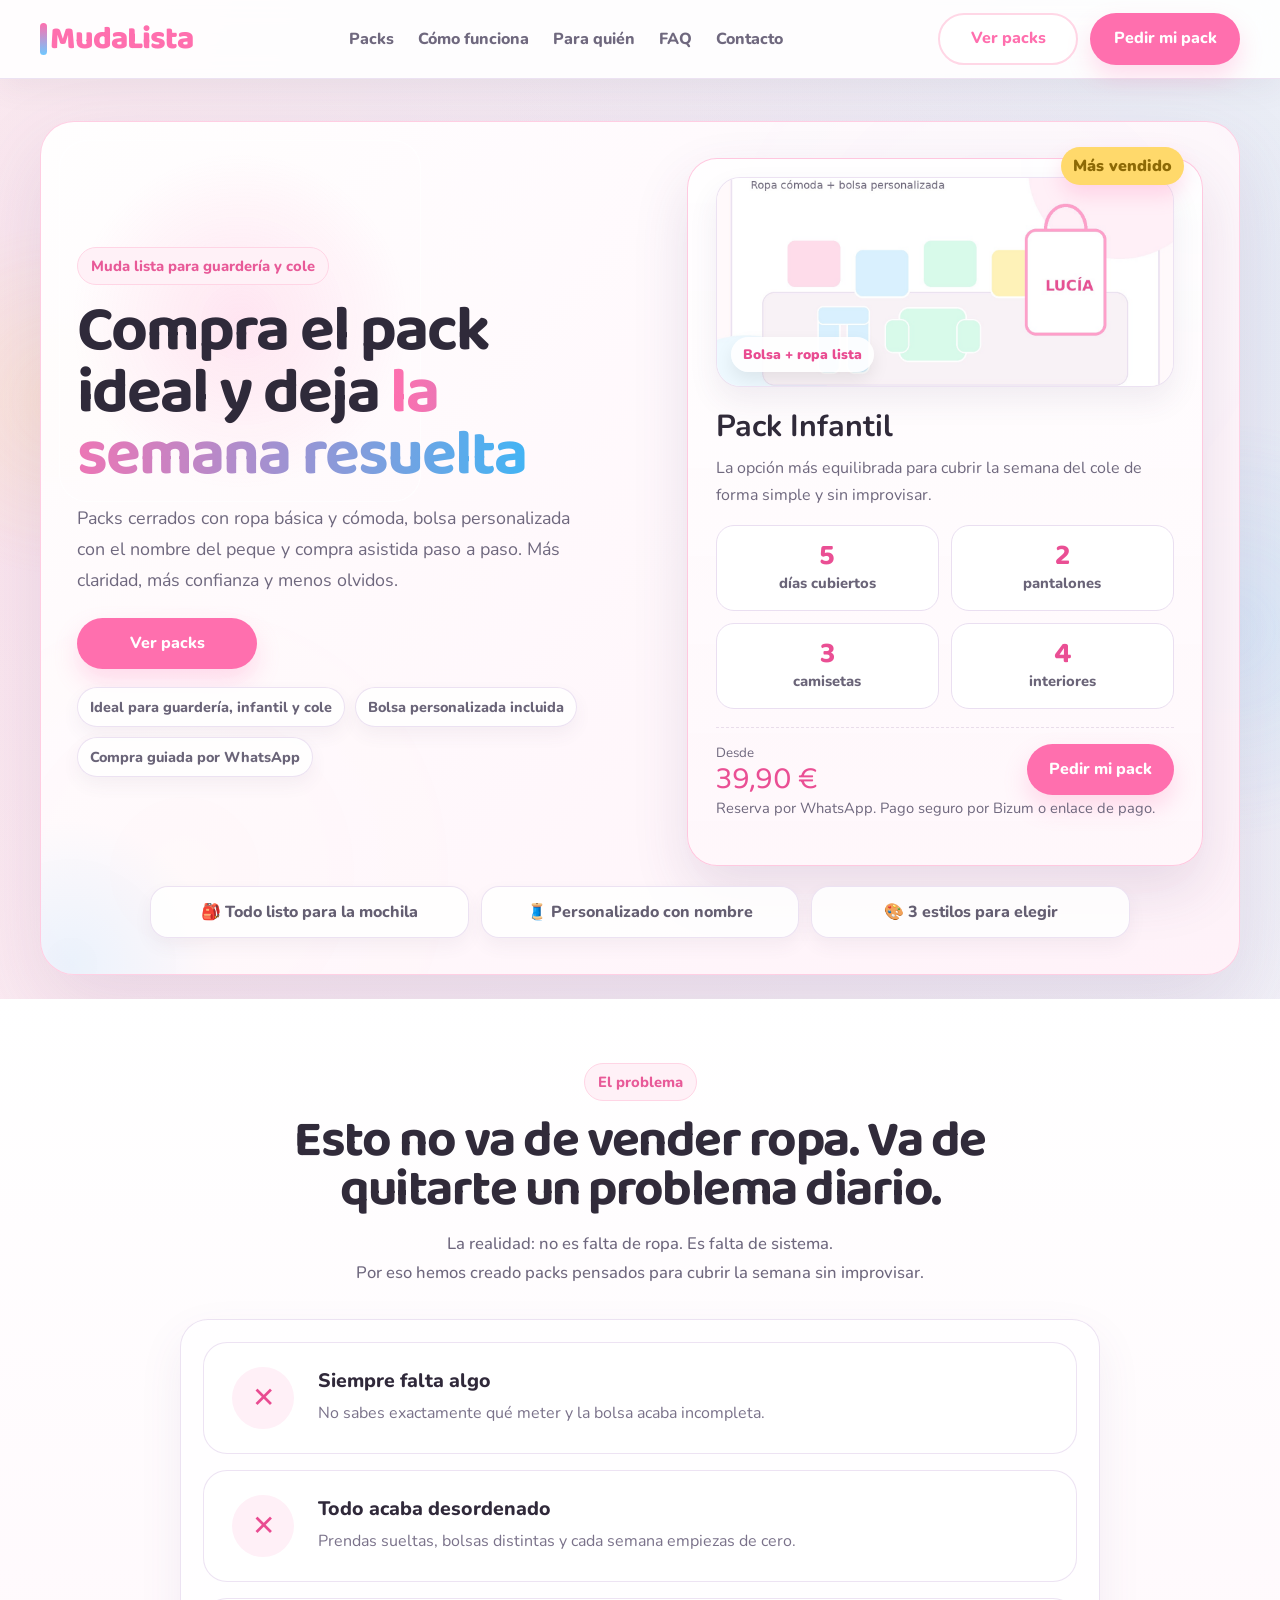
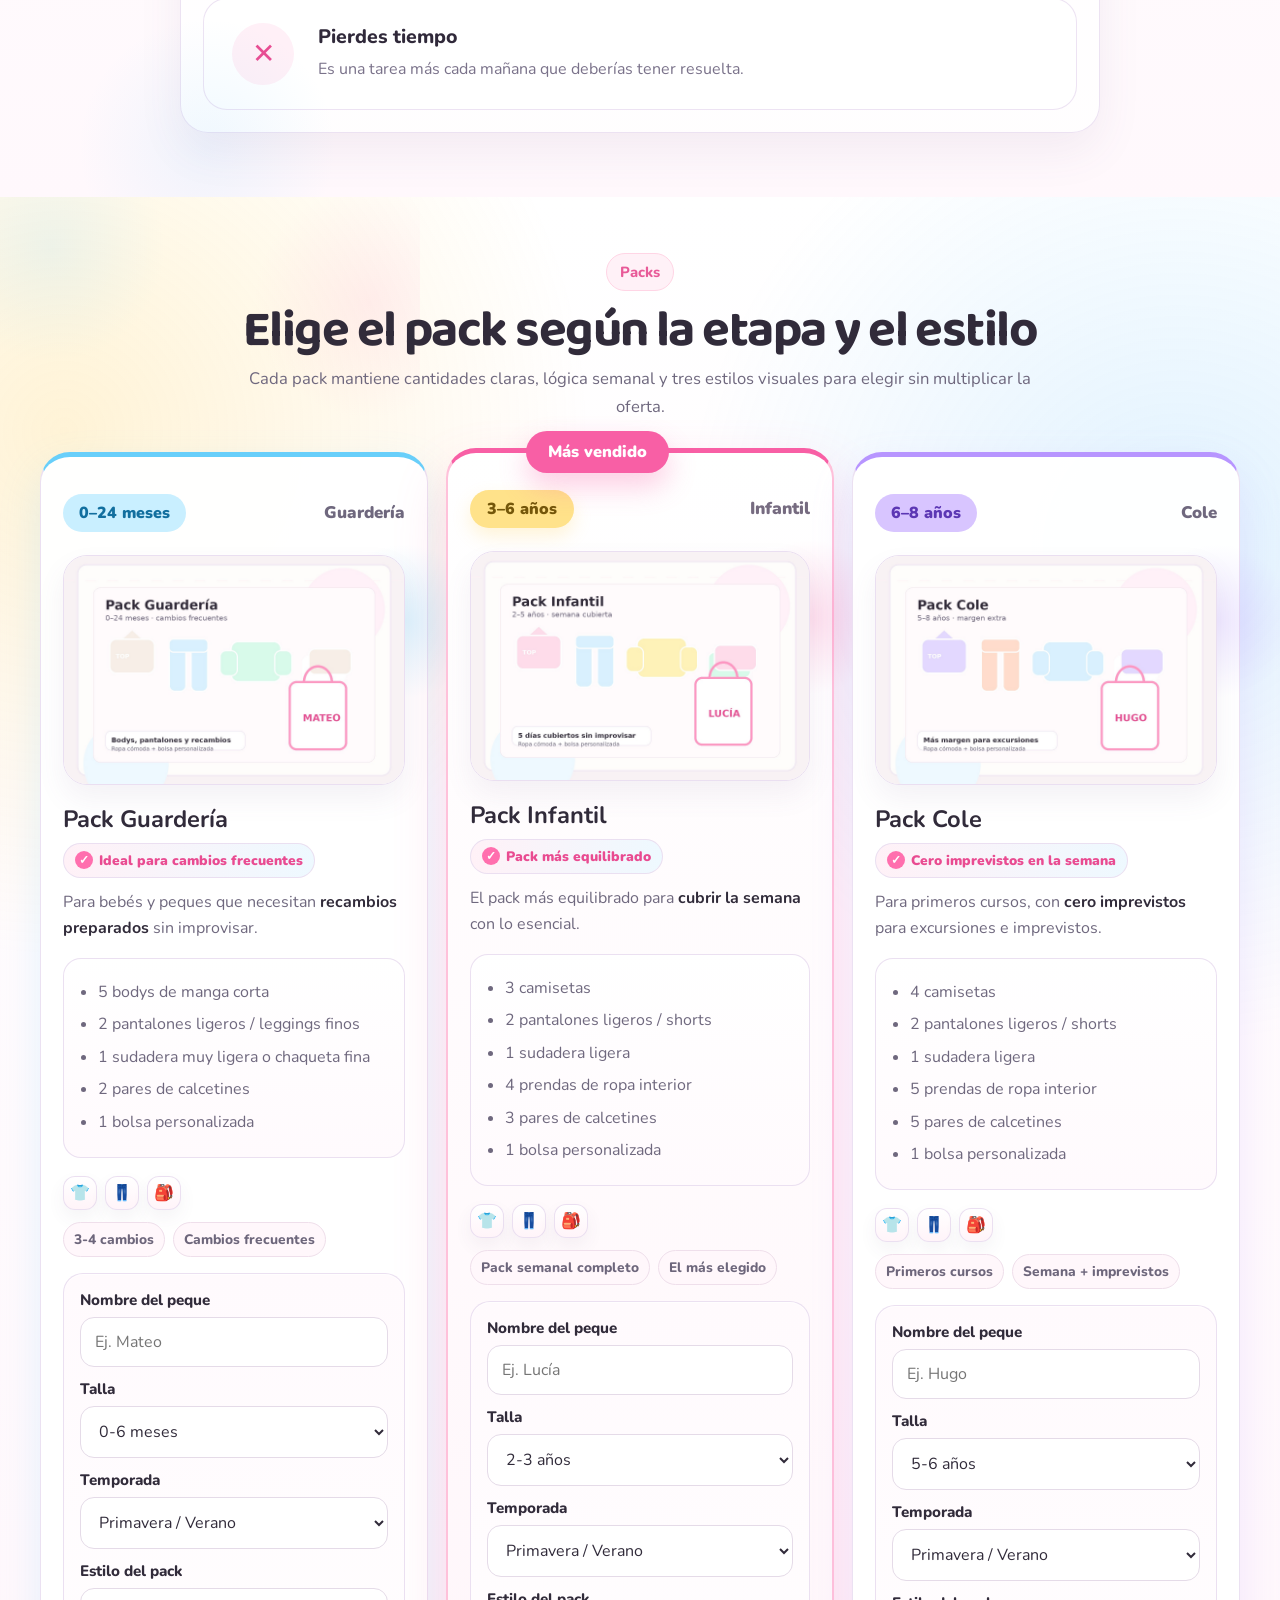
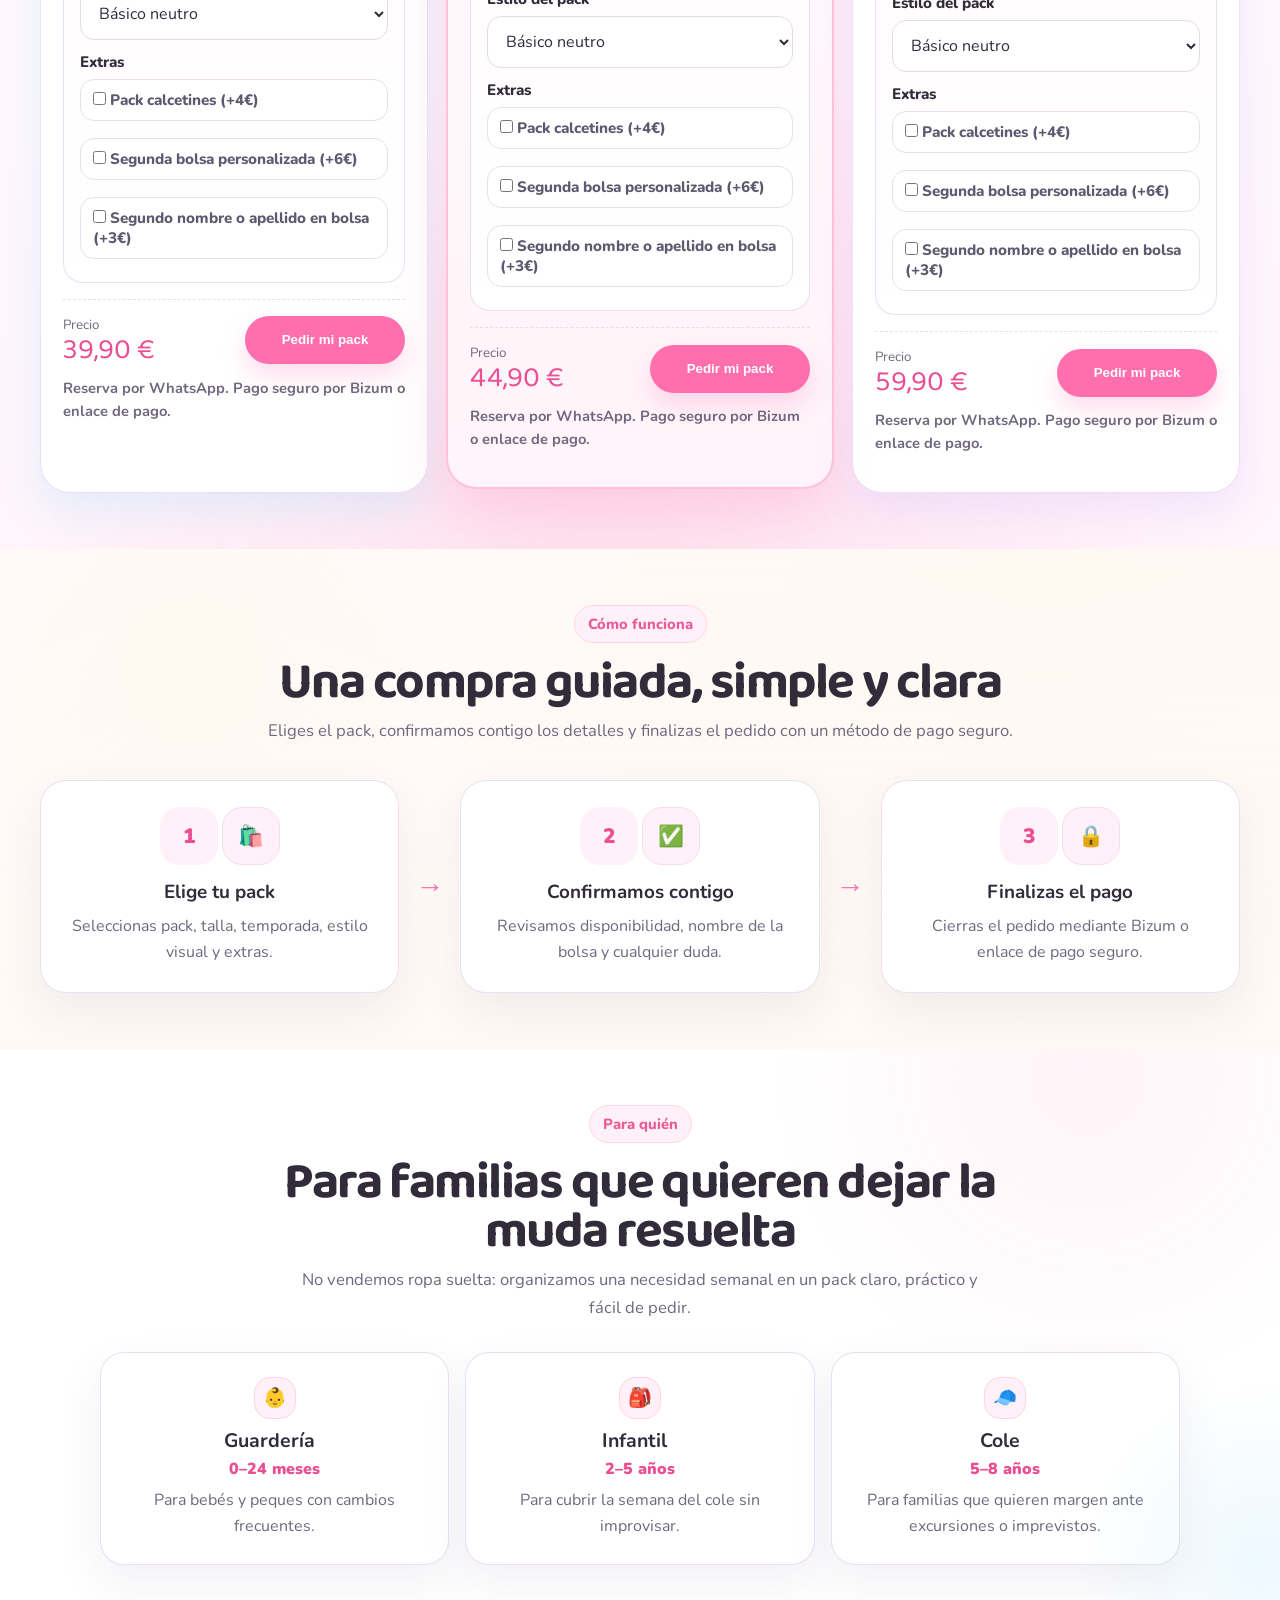
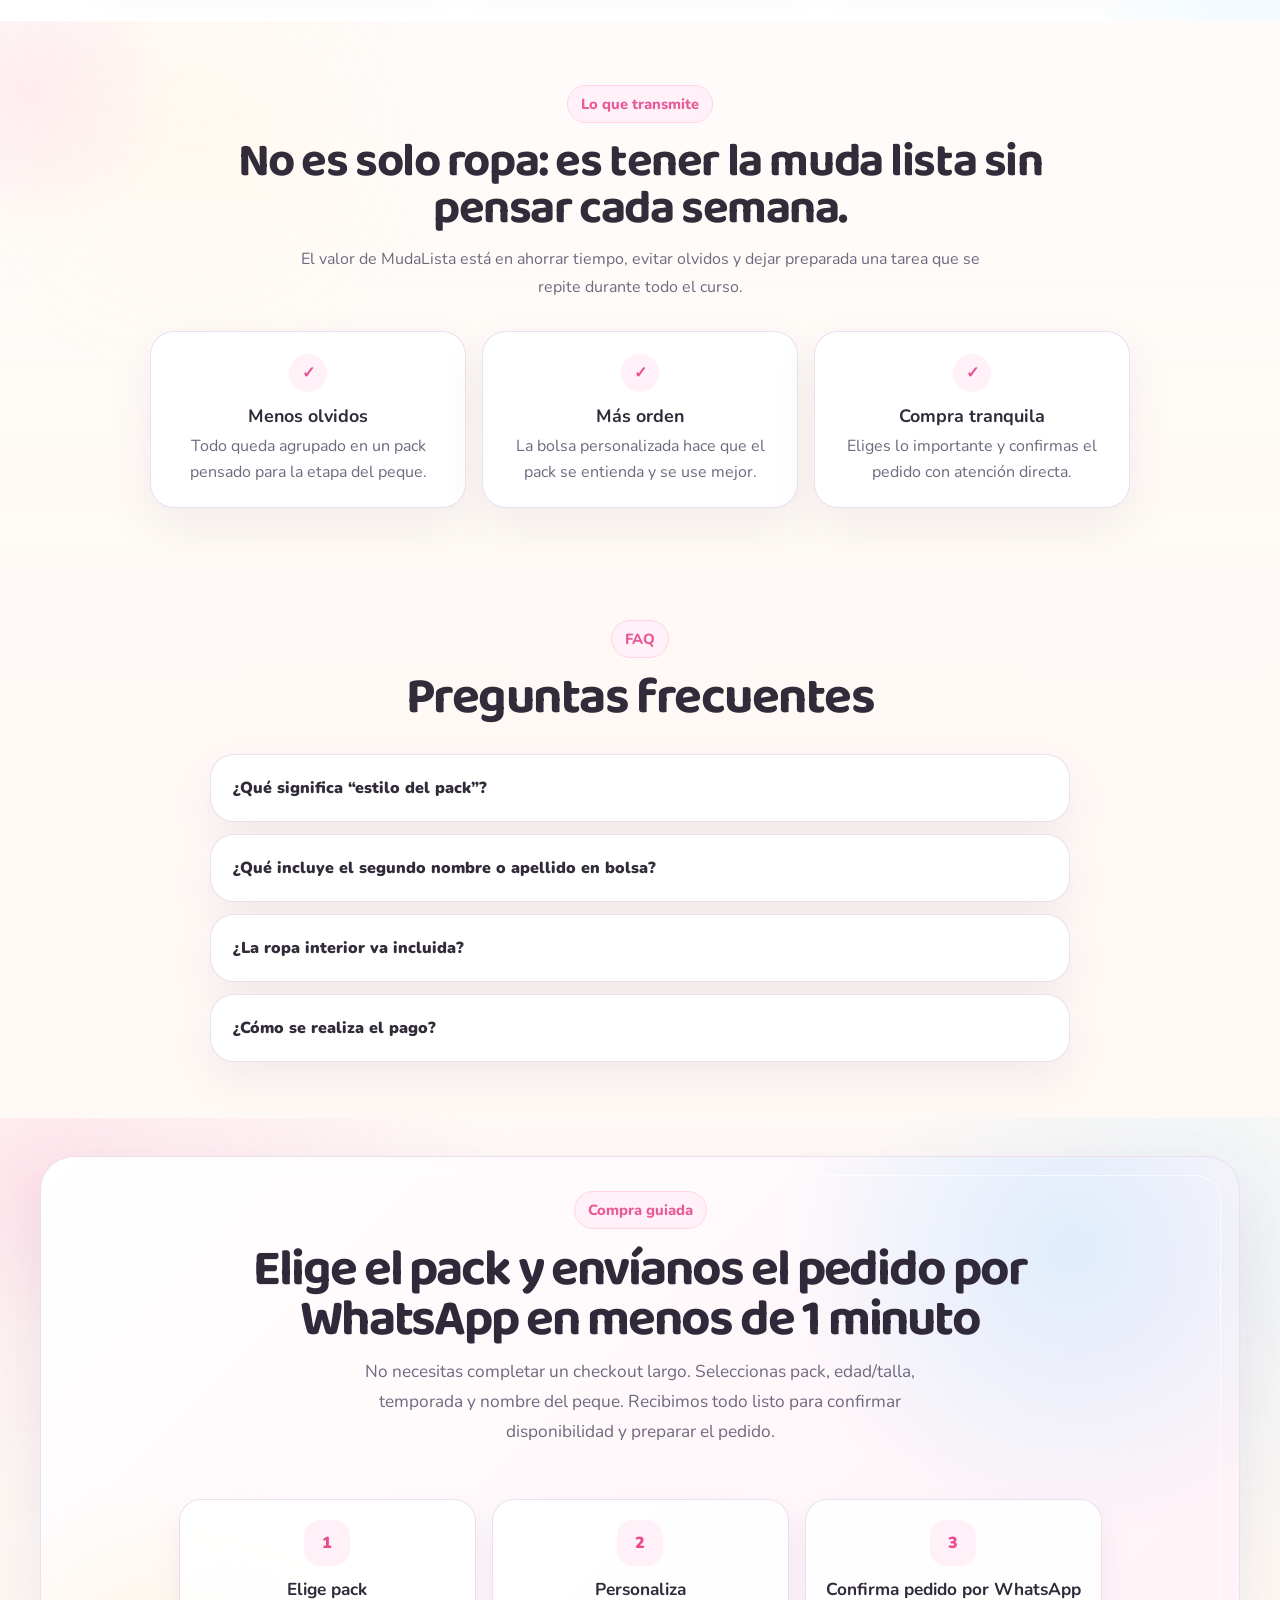
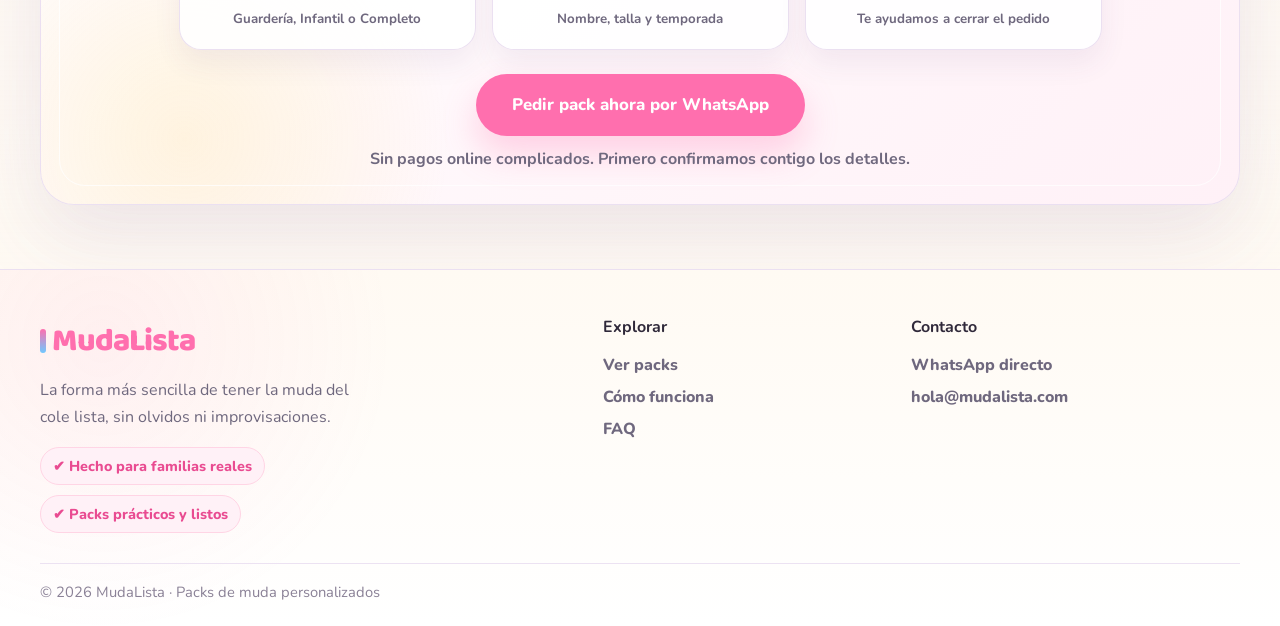
==== commit 307b0d45: "Add files via upload" ====
--- a/index.html
+++ b/index.html
@@ -65,11 +65,13 @@
             <div class="hero-mini hero-fixed-mini">
               <span>Ideal para guardería, infantil y cole</span>
               <span>Bolsa personalizada incluida</span>
+              <span>Compra guiada por WhatsApp</span>
             </div>
           </div>
 
           <div class="hero-visual hero-fixed-visual">
-            <div class="hero-card hero-fixed-card">
+            <div class="hero-card hero-fixed-card hero-product-card-pro">
+              <div class="hero-photo-frame"><img src="assets/hero_pack_pro.jpg" alt="Pack de muda MudaLista con ropa y bolsa personalizada"></div>
               <div class="hero-badge">Más vendido</div>
               <h3>Pack Infantil</h3>
               <p>La opción más equilibrada para cubrir la semana del cole de forma simple y sin improvisar.</p>
@@ -80,7 +82,7 @@
                   <span>días cubiertos</span>
                 </div>
                 <div class="stat-box">
-                  <strong>3</strong>
+                  <strong>2</strong>
                   <span>pantalones</span>
                 </div>
                 <div class="stat-box">
@@ -88,7 +90,7 @@
                   <span>camisetas</span>
                 </div>
                 <div class="stat-box">
-                  <strong>5</strong>
+                  <strong>4</strong>
                   <span>interiores</span>
                 </div>
               </div>
@@ -159,7 +161,7 @@
 <div class="products-grid">
           <article class="product-card" id="pack-guarderia">
             <div class="product-topline product-topline-clean">
-              <span class="age-pill age-pill-guarderia">0–3 años</span>
+              <span class="age-pill age-pill-guarderia">0–24 meses</span>
               <span class="product-label">Guardería</span>
             </div>
             <img class="pack-real-image" src="assets/pack_guarderia_realista.jpg" alt="Mockup realista del Pack Guardería con ropa y bolsa personalizada">
@@ -168,7 +170,7 @@
             <p class="product-subtitle">Para bebés y peques que necesitan <strong>recambios preparados</strong> sin improvisar.</p>
 
             <ul class="pack-content-list" data-pack-list="guarderia">
-              <li>4 bodys de manga corta</li>
+              <li>5 bodys de manga corta</li>
               <li>2 pantalones ligeros / leggings finos</li>
               <li>1 sudadera muy ligera o chaqueta fina</li>
               <li>2 pares de calcetines</li>
@@ -206,9 +208,9 @@
 
               <label>Extras</label>
               <div class="extras-grid">
-                <label class="check-option"><input type="checkbox" value="Pack calcetines (+6€)" data-pack="guarderia"> Pack calcetines (+6€)</label>
-                <label class="check-option"><input type="checkbox" value="Segunda bolsa personalizada (+8€)" data-pack="guarderia"> Segunda bolsa personalizada (+8€)</label>
-                <label class="check-option"><input type="checkbox" id="second-name-guarderia" value="Segundo nombre o apellido en bolsa (+4€)" data-pack="guarderia" data-toggle-target="second-name-field-guarderia"> Segundo nombre o apellido en bolsa (+4€)</label>
+                <label class="check-option"><input type="checkbox" value="Pack calcetines (+4€)" data-pack="guarderia"> Pack calcetines (+4€)</label>
+                <label class="check-option"><input type="checkbox" value="Segunda bolsa personalizada (+6€)" data-pack="guarderia"> Segunda bolsa personalizada (+6€)</label>
+                <label class="check-option"><input type="checkbox" id="second-name-guarderia" value="Segundo nombre o apellido en bolsa (+3€)" data-pack="guarderia" data-toggle-target="second-name-field-guarderia"> Segundo nombre o apellido en bolsa (+3€)</label>
                 <div class="extra-field" id="second-name-field-guarderia">
                   <label>Segundo nombre / apellido para la bolsa</label>
                   <input type="text" id="second-name-value-guarderia" placeholder="Ej. Martín">
@@ -247,7 +249,7 @@
             </ul>
 <div class="product-visual-row"><span>👕</span><span>👖</span><span>🎒</span></div>
             <div class="product-meta">
-              <span>5 días cubiertos</span>
+              <span>Pack semanal completo</span>
               <span>El más elegido</span>
             </div>
 
@@ -276,9 +278,9 @@
 
               <label>Extras</label>
               <div class="extras-grid">
-                <label class="check-option"><input type="checkbox" value="Pack calcetines (+6€)" data-pack="infantil"> Pack calcetines (+6€)</label>
-                <label class="check-option"><input type="checkbox" value="Segunda bolsa personalizada (+8€)" data-pack="infantil"> Segunda bolsa personalizada (+8€)</label>
-                <label class="check-option"><input type="checkbox" id="second-name-infantil" value="Segundo nombre o apellido en bolsa (+4€)" data-pack="infantil" data-toggle-target="second-name-field-infantil"> Segundo nombre o apellido en bolsa (+4€)</label>
+                <label class="check-option"><input type="checkbox" value="Pack calcetines (+4€)" data-pack="infantil"> Pack calcetines (+4€)</label>
+                <label class="check-option"><input type="checkbox" value="Segunda bolsa personalizada (+6€)" data-pack="infantil"> Segunda bolsa personalizada (+6€)</label>
+                <label class="check-option"><input type="checkbox" id="second-name-infantil" value="Segundo nombre o apellido en bolsa (+3€)" data-pack="infantil" data-toggle-target="second-name-field-infantil"> Segundo nombre o apellido en bolsa (+3€)</label>
                 <div class="extra-field" id="second-name-field-infantil">
                   <label>Segundo nombre / apellido para la bolsa</label>
                   <input type="text" id="second-name-value-infantil" placeholder="Ej. Martín">
@@ -308,7 +310,7 @@
 
             <ul class="pack-content-list" data-pack-list="completo">
               <li>4 camisetas</li>
-              <li>3 pantalones ligeros / shorts</li>
+              <li>2 pantalones ligeros / shorts</li>
               <li>1 sudadera ligera</li>
               <li>5 prendas de ropa interior</li>
               <li>5 pares de calcetines</li>
@@ -345,9 +347,9 @@
 
               <label>Extras</label>
               <div class="extras-grid">
-                <label class="check-option"><input type="checkbox" value="Pack calcetines (+6€)" data-pack="completo"> Pack calcetines (+6€)</label>
-                <label class="check-option"><input type="checkbox" value="Segunda bolsa personalizada (+8€)" data-pack="completo"> Segunda bolsa personalizada (+8€)</label>
-                <label class="check-option"><input type="checkbox" id="second-name-completo" value="Segundo nombre o apellido en bolsa (+4€)" data-pack="completo" data-toggle-target="second-name-field-completo"> Segundo nombre o apellido en bolsa (+4€)</label>
+                <label class="check-option"><input type="checkbox" value="Pack calcetines (+4€)" data-pack="completo"> Pack calcetines (+4€)</label>
+                <label class="check-option"><input type="checkbox" value="Segunda bolsa personalizada (+6€)" data-pack="completo"> Segunda bolsa personalizada (+6€)</label>
+                <label class="check-option"><input type="checkbox" id="second-name-completo" value="Segundo nombre o apellido en bolsa (+3€)" data-pack="completo" data-toggle-target="second-name-field-completo"> Segundo nombre o apellido en bolsa (+3€)</label>
                 <div class="extra-field" id="second-name-field-completo">
                   <label>Segundo nombre / apellido para la bolsa</label>
                   <input type="text" id="second-name-value-completo" placeholder="Ej. Martín">
@@ -471,54 +473,72 @@
       </div>
     </section>
 
-    <section class="section cta-section">
-      <div class="container cta-box">
-        <div>
+    <section class="section cta-section cierre-pro-section">
+      <div class="container cierre-pro-box">
+        <div class="cierre-pro-copy">
           <span class="section-tag">Compra guiada</span>
-          <h2>Elige el pack y te ayudamos a cerrar el pedido</h2>
-          <p>Selecciona talla, temporada y estilo. Nosotros confirmamos disponibilidad y te enviamos el método de pago seguro.</p>
-        </div>
-        <a href="#packs" class="btn btn-primary cta-main-btn">Pedir mi pack</a>
+          <h2>Elige el pack y envíanos el pedido por WhatsApp en menos de 1 minuto</h2>
+          <p>No necesitas completar un checkout largo. Seleccionas pack, edad/talla, temporada y nombre del peque. Recibimos todo listo para confirmar disponibilidad y preparar el pedido.</p>
+        </div>
+
+        <div class="cierre-pro-steps">
+          <div class="cierre-step">
+            <span>1</span>
+            <strong>Elige pack</strong>
+            <small>Guardería, Infantil o Completo</small>
+          </div>
+          <div class="cierre-step">
+            <span>2</span>
+            <strong>Personaliza</strong>
+            <small>Nombre, talla y temporada</small>
+          </div>
+          <div class="cierre-step">
+            <span>3</span>
+            <strong>Confirma pedido por WhatsApp</strong>
+            <small>Te ayudamos a cerrar el pedido</small>
+          </div>
+        </div>
+
+        <div class="cierre-pro-action">
+          <a href="#packs" class="btn btn-primary cierre-pro-btn">Pedir pack ahora por WhatsApp</a>
+          <p>Sin pagos online complicados. Primero confirmamos contigo los detalles.</p>
+        </div>
       </div>
     </section>
   </main>
 
-  <footer class="site-footer" id="footer-contacto">
-    <div class="container footer-final">
-      <div class="footer-brand-area">
-        <div class="brand footer-brand">MudaLista</div>
-        <p class="footer-copy">Packs de muda para guardería y cole pensados para vender practicidad, orden y tranquilidad a familias reales.</p>
-      </div>
-
-      <nav class="footer-nav" aria-label="Enlaces del footer">
-        <a href="#packs">Packs</a>
-        <a href="#como-funciona">Cómo funciona</a>
-        <a href="#para-quien">Para quién</a>
-        <a href="#faq">FAQ</a>
-      </nav>
-
-      <div class="footer-contact-simple">
-        <a href="https://wa.me/34600000000" class="footer-contact-line" target="_blank" rel="noopener noreferrer">
-          <span class="icon">🟢</span>
-          <span>+34 600 00 00 00</span>
-        </a>
-        <a href="mailto:hola@mudalista.com" class="footer-contact-line">
-          <span class="icon">✉️</span>
-          <span>hola@mudalista.com</span>
-        </a>
+  
+<footer class="site-footer footer-pro">
+  <div class="container footer-pro-inner">
+
+    <div class="footer-brand-block">
+      <div class="footer-brand">MudaLista</div>
+      <p>La forma más sencilla de tener la muda del cole lista, sin olvidos ni improvisaciones.</p>
+      <div class="footer-trust">
+        <span>✔ Hecho para familias reales</span>
+        <span>✔ Packs prácticos y listos</span>
       </div>
     </div>
 
-    <div class="container footer-legal">
-      <span>© 2026 MudaLista. Todos los derechos reservados.</span>
+    <div class="footer-col">
+      <h4>Explorar</h4>
+      <a href="#packs">Ver packs</a>
+      <a href="#como-funciona">Cómo funciona</a>
+      <a href="#faq">FAQ</a>
     </div>
-  </footer>
-
-  <a class="floating-whatsapp" href="https://wa.me/34600000000?text=Hola,%20quiero%20informaci%C3%B3n%20sobre%20los%20packs%20de%20MudaLista." target="_blank" rel="noopener noreferrer" aria-label="Escríbenos por WhatsApp">
-    <span class="floating-wa-icon">💬</span>
-    <span class="floating-wa-text">Escríbenos por WhatsApp</span>
-  </a>
-
-  <script src="script.js"></script>
+
+    <div class="footer-col">
+      <h4>Contacto</h4>
+      <a href="https://wa.me/34600000000" target="_blank">WhatsApp directo</a>
+      <a href="mailto:hola@mudalista.com">hola@mudalista.com</a>
+    </div>
+
+  </div>
+
+  <div class="container footer-bottom-pro">
+    <p>© 2026 MudaLista · Packs de muda personalizados</p>
+  </div>
+</footer>
+
 </body>
 </html>
--- a/style.css
+++ b/style.css
@@ -3130,3 +3130,444 @@
   align-items:center !important;
   line-height:1 !important;
 }
+
+
+/* === CAPA VISUAL PRO MudaLista === */
+:root{--ml-cream:#fffaf3;--ml-blush:#fff1f7;--ml-sky:#e7f7ff;--ml-lemon:#fff3bd;--ml-ink:#2f2a3a;}
+body{
+  background:
+    radial-gradient(circle at 6% 6%,rgba(255,111,174,.16),transparent 28%),
+    radial-gradient(circle at 94% 5%,rgba(111,200,255,.18),transparent 24%),
+    radial-gradient(circle at 82% 52%,rgba(255,217,107,.12),transparent 22%),
+    linear-gradient(180deg,#fffdf9 0%,#fff7fb 42%,#fffaf3 100%)!important;
+}
+.site-header{box-shadow:0 10px 30px rgba(71,48,90,.06);}
+.brand{position:relative;padding-left:10px;}
+.brand::before{content:"";position:absolute;left:0;top:50%;width:7px;height:32px;transform:translateY(-50%);border-radius:99px;background:linear-gradient(180deg,#ff6fae,#6fc8ff);}
+.hero-fixed-shell{
+  position:relative;
+  overflow:hidden;
+  background:
+    linear-gradient(135deg,rgba(255,255,255,.94),rgba(255,242,248,.94)),
+    radial-gradient(circle at 80% 18%,rgba(111,200,255,.28),transparent 26%),
+    radial-gradient(circle at 12% 88%,rgba(255,217,107,.22),transparent 24%)!important;
+  border:1px solid rgba(255,183,214,.65)!important;
+  box-shadow:0 30px 80px rgba(116,72,134,.13)!important;
+}
+.hero-fixed-shell::before{content:"";position:absolute;inset:18px;border:1px solid rgba(255,255,255,.7);border-radius:28px;pointer-events:none;}
+.hero-fixed-copy h1{text-wrap:balance;color:var(--ml-ink);}
+.hero-fixed-copy h1 span{background:linear-gradient(90deg,#ff6fae,#43b4f4);-webkit-background-clip:text;background-clip:text;color:transparent!important;}
+.hero-fixed-copy .hero-text{font-size:1.12rem;}
+.hero-fixed-mini span,.trust-strip-fixed div{background:rgba(255,255,255,.88)!important;border:1px solid rgba(234,223,241,.9)!important;box-shadow:0 8px 18px rgba(90,62,110,.06);}
+.hero-product-card-pro{
+  padding-top:18px!important;
+  background:
+    linear-gradient(180deg,rgba(255,255,255,.95),rgba(255,247,251,.98)),
+    radial-gradient(circle at top right,rgba(111,200,255,.22),transparent 25%)!important;
+  box-shadow:0 24px 55px rgba(92,55,111,.14)!important;
+  border:1px solid rgba(255,183,214,.75)!important;
+}
+.hero-photo-frame{
+  position:relative;overflow:hidden;border-radius:24px;height:210px;margin-bottom:18px;background:#fff;
+  border:1px solid rgba(234,223,241,.9);
+  box-shadow:inset 0 0 0 1px rgba(255,255,255,.7),0 14px 30px rgba(74,52,98,.08);
+}
+.hero-photo-frame img{width:100%;height:100%;object-fit:cover;display:block;transform:scale(1.02);}
+.hero-photo-frame::after{
+  content:"Bolsa + ropa lista";
+  position:absolute;left:14px;bottom:14px;padding:8px 12px;border-radius:999px;
+  background:rgba(255,255,255,.9);color:#e94b91;font-weight:900;font-size:.86rem;
+  box-shadow:0 8px 18px rgba(0,0,0,.08);
+}
+.hero-badge,.featured-badge-floating{box-shadow:0 10px 20px rgba(255,111,174,.22)!important;}
+.problem-conversion{background:linear-gradient(180deg,rgba(255,255,255,.2),rgba(255,255,255,.58));}
+.problem-conversion-list{
+  background:rgba(255,255,255,.72);border:1px solid rgba(234,223,241,.9);border-radius:28px;
+  padding:18px;box-shadow:0 18px 45px rgba(105,74,130,.08);
+}
+.problem-conversion-row{background:#fff!important;border-radius:20px!important;border:1px solid rgba(234,223,241,.85)!important;}
+.packs-section{position:relative;}
+.packs-section::before{
+  content:"";position:absolute;inset:0;
+  background:radial-gradient(circle at 12% 12%,rgba(111,200,255,.12),transparent 22%),radial-gradient(circle at 88% 25%,rgba(255,111,174,.10),transparent 24%);
+  pointer-events:none;
+}
+.packs-section>.container{position:relative;}
+.products-grid{align-items:stretch!important;}
+.product-card{
+  overflow:hidden;background:rgba(255,255,255,.96)!important;border:1px solid rgba(234,223,241,.94)!important;
+  box-shadow:0 20px 48px rgba(84,58,108,.09)!important;
+  transition:transform .22s ease,box-shadow .22s ease,border-color .22s ease;
+}
+.product-card:hover{transform:translateY(-4px);box-shadow:0 28px 65px rgba(84,58,108,.13)!important;border-color:rgba(255,111,174,.45)!important;}
+.product-card.featured,#pack-infantil.product-card{
+  background:linear-gradient(180deg,#fff,#fff4f9)!important;
+  border:2px solid rgba(255,111,174,.45)!important;
+  box-shadow:0 28px 70px rgba(255,111,174,.13)!important;
+}
+.pack-real-image{
+  height:230px!important;border-radius:24px!important;object-fit:cover!important;
+  border:1px solid rgba(234,223,241,.95);box-shadow:0 14px 32px rgba(77,52,96,.08);
+}
+.conversion-badge{
+  display:inline-flex!important;align-items:center;gap:6px;
+  background:linear-gradient(90deg,#fff1f7,#eef9ff)!important;
+  border:1px solid rgba(234,223,241,.95)!important;color:#e94b91!important;
+}
+.conversion-badge::before{content:"✓";width:18px;height:18px;border-radius:50%;display:inline-flex;align-items:center;justify-content:center;background:#ff6fae;color:#fff;font-size:.75rem;}
+.pack-content-list{
+  background:linear-gradient(180deg,#fff,#fffafd)!important;
+  border:1px solid rgba(234,223,241,.95)!important;
+  border-radius:18px!important;
+  padding:16px 16px 16px 34px!important;
+}
+.pack-content-list li{margin-bottom:6px;}
+.product-visual-row span{
+  background:linear-gradient(180deg,#fff,#fff4f9)!important;
+  border:1px solid rgba(234,223,241,.95)!important;
+  box-shadow:0 8px 18px rgba(90,62,110,.06);
+}
+.selector-block{
+  background:linear-gradient(180deg,#fffafd,#fff)!important;
+  border:1px solid rgba(234,223,241,.95)!important;
+  box-shadow:inset 0 1px 0 rgba(255,255,255,.8);
+}
+.check-option:hover{background:#fff1f7!important;border-color:#ffc8dd!important;}
+.how-section-clean,.value-section-pro{
+  background:linear-gradient(180deg,rgba(255,255,255,.4),rgba(255,250,243,.75)),radial-gradient(circle at 15% 20%,rgba(255,217,107,.13),transparent 22%)!important;
+}
+.process-step,.audience-options>div,.benefits-compact>div,.faq-item,.cta-box{
+  box-shadow:0 18px 45px rgba(85,58,110,.08)!important;
+  border:1px solid rgba(234,223,241,.95)!important;
+}
+.cta-box{
+  background:radial-gradient(circle at 85% 20%,rgba(111,200,255,.20),transparent 22%),linear-gradient(135deg,#fff,#fff1f7)!important;
+  border-radius:30px!important;
+}
+.floating-whatsapp{box-shadow:0 16px 32px rgba(37,211,102,.30)!important;}
+@media(max-width:920px){.hero-photo-frame{height:190px}.pack-real-image{height:210px!important}}
+@media(max-width:640px){.hero-photo-frame{height:170px}.pack-real-image{height:190px!important}.hero-fixed-shell::before{display:none}}
+
+
+/* === CIERRE PRO + FOOTER PRO === */
+.cierre-pro-section{
+  padding-top:38px!important;
+  padding-bottom:64px!important;
+  background:
+    radial-gradient(circle at 12% 12%,rgba(255,111,174,.10),transparent 26%),
+    radial-gradient(circle at 92% 18%,rgba(111,200,255,.13),transparent 24%),
+    linear-gradient(180deg,rgba(255,255,255,.18),rgba(255,250,243,.78))!important;
+}
+.cierre-pro-box{
+  position:relative;
+  overflow:hidden;
+  border-radius:34px;
+  padding:34px;
+  border:1px solid rgba(234,223,241,.95);
+  background:
+    radial-gradient(circle at 86% 14%,rgba(111,200,255,.22),transparent 25%),
+    radial-gradient(circle at 12% 90%,rgba(255,217,107,.20),transparent 22%),
+    linear-gradient(135deg,#ffffff 0%,#fff1f7 100%);
+  box-shadow:0 30px 80px rgba(106,72,132,.13);
+}
+.cierre-pro-box::before{
+  content:"";
+  position:absolute;
+  inset:18px;
+  border:1px solid rgba(255,255,255,.75);
+  border-radius:26px;
+  pointer-events:none;
+}
+.cierre-pro-copy{
+  position:relative;
+  max-width:820px;
+  margin:0 auto 24px;
+  text-align:center;
+}
+.cierre-pro-copy h2{
+  font-family:"Baloo 2",cursive;
+  font-size:clamp(2.15rem,4vw,3.8rem);
+  line-height:.98;
+  letter-spacing:-.04em;
+  margin:0 0 12px;
+  color:#30293a;
+}
+.cierre-pro-copy p{
+  color:#6f687e;
+  font-size:1.08rem;
+  line-height:1.72;
+  margin:0 auto;
+  max-width:780px;
+}
+.cierre-pro-steps{
+  position:relative;
+  display:grid;
+  grid-template-columns:repeat(3,1fr);
+  gap:16px;
+  margin:28px 0 24px;
+}
+.cierre-step{
+  background:rgba(255,255,255,.88);
+  border:1px solid rgba(234,223,241,.95);
+  border-radius:22px;
+  padding:20px;
+  text-align:center;
+  box-shadow:0 14px 28px rgba(85,58,110,.07);
+}
+.cierre-step span{
+  width:46px;
+  height:46px;
+  margin:0 auto 12px;
+  display:flex;
+  align-items:center;
+  justify-content:center;
+  border-radius:16px;
+  background:#fff1f7;
+  color:#e94b91;
+  font-weight:900;
+}
+.cierre-step strong{
+  display:block;
+  font-size:1.08rem;
+  margin-bottom:6px;
+  color:#30293a;
+}
+.cierre-step small{
+  color:#6f687e;
+  font-weight:700;
+}
+.cierre-pro-action{
+  position:relative;
+  text-align:center;
+}
+.cierre-pro-btn{
+  min-height:62px;
+  padding:18px 34px!important;
+  font-size:1.05rem;
+  box-shadow:0 18px 34px rgba(255,111,174,.28)!important;
+}
+.cierre-pro-action p{
+  margin:12px 0 0;
+  color:#6f687e;
+  font-weight:700;
+}
+
+.footer-pro{
+  position:relative;
+  padding:46px 0 24px!important;
+  border-top:1px solid rgba(234,223,241,.95)!important;
+  background:
+    radial-gradient(circle at 8% 20%,rgba(255,111,174,.08),transparent 24%),
+    linear-gradient(180deg,#fffaf3 0%,#ffffff 100%)!important;
+}
+.footer-pro-inner{
+  display:grid!important;
+  grid-template-columns:1.45fr .75fr .9fr!important;
+  gap:34px!important;
+  align-items:start!important;
+}
+.footer-brand-block p{
+  color:#6f687e;
+  line-height:1.7;
+  margin:10px 0 16px;
+  max-width:520px;
+}
+.footer-brand{
+  font-family:"Baloo 2",cursive;
+  color:#ff6fae;
+  font-size:2rem!important;
+  font-weight:800;
+  letter-spacing:-.03em;
+}
+.footer-trust{
+  display:flex;
+  flex-wrap:wrap;
+  gap:10px;
+}
+.footer-trust span{
+  background:#fff1f7;
+  color:#e94b91;
+  border:1px solid #ffd5e5;
+  border-radius:999px;
+  padding:8px 12px;
+  font-size:.9rem;
+  font-weight:800;
+}
+.footer-col{
+  display:flex;
+  flex-direction:column;
+  gap:10px;
+}
+.footer-col h4{
+  margin:0 0 6px;
+  color:#30293a;
+  font-size:1rem;
+}
+.footer-col a{
+  color:#6f687e;
+  font-weight:800;
+}
+.footer-col a:hover{
+  color:#ff6fae;
+}
+.footer-bottom-pro{
+  margin-top:30px!important;
+  padding-top:18px;
+  border-top:1px solid rgba(234,223,241,.9);
+}
+.footer-bottom-pro p{
+  margin:0;
+  color:#8a8196;
+  font-size:.92rem;
+}
+@media(max-width:900px){
+  .cierre-pro-steps,.footer-pro-inner{grid-template-columns:1fr!important;}
+  .cierre-pro-box{padding:24px;}
+}
+@media(max-width:640px){
+  .cierre-pro-section{padding-bottom:46px!important;}
+  .cierre-pro-copy{text-align:left;}
+  .cierre-step{text-align:left;}
+  .cierre-step span{margin-left:0;}
+  .cierre-pro-action{text-align:left;}
+  .cierre-pro-btn{width:100%;}
+}
+
+.footer-brand{
+  position:relative;
+  padding-left:12px;
+}
+.footer-brand::before{
+  content:"";
+  position:absolute;
+  left:0;
+  top:50%;
+  transform:translateY(-50%);
+  width:6px;
+  height:24px;
+  border-radius:4px;
+  background:linear-gradient(180deg,#ff6fae,#6fc8ff);
+}
+
+
+/* Corrección espaciado iconos X en bloque problema */
+.problem-conversion-row,
+.problem-row,
+.problem-card-row,
+.problem-item {
+  overflow: visible !important;
+}
+
+.problem-conversion-row {
+  padding-left: 28px !important;
+  padding-right: 28px !important;
+}
+
+.problem-conversion-row .problem-icon,
+.problem-conversion-row .x-icon,
+.problem-conversion-row > span:first-child,
+.problem-row .problem-icon,
+.problem-row .x-icon,
+.problem-row > span:first-child {
+  flex: 0 0 60px !important;
+  width: 60px !important;
+  height: 60px !important;
+  min-width: 60px !important;
+  margin-left: 0 !important;
+  margin-right: 24px !important;
+  display: inline-flex !important;
+  align-items: center !important;
+  justify-content: center !important;
+}
+
+@media (max-width: 640px) {
+  .problem-conversion-row {
+    padding-left: 18px !important;
+    padding-right: 18px !important;
+  }
+
+  .problem-conversion-row .problem-icon,
+  .problem-conversion-row .x-icon,
+  .problem-conversion-row > span:first-child,
+  .problem-row .problem-icon,
+  .problem-row .x-icon,
+  .problem-row > span:first-child {
+    flex-basis: 48px !important;
+    width: 48px !important;
+    height: 48px !important;
+    min-width: 48px !important;
+    margin-right: 16px !important;
+  }
+}
+
+
+/* === Bloque problema optimizado === */
+.problem-conversion-list {
+  display: grid !important;
+  gap: 16px !important;
+  padding: 22px !important;
+}
+
+.problem-conversion-row {
+  display: flex !important;
+  align-items: flex-start !important;
+  gap: 24px !important;
+  padding: 24px 28px !important;
+  border-radius: 24px !important;
+}
+
+.problem-conversion-row > span:first-child,
+.problem-conversion-row .problem-icon,
+.problem-conversion-row .x-icon {
+  flex: 0 0 62px !important;
+  width: 62px !important;
+  height: 62px !important;
+  min-width: 62px !important;
+  margin: 0 !important;
+  display: inline-flex !important;
+  align-items: center !important;
+  justify-content: center !important;
+  border-radius: 50% !important;
+  background: #fff0f7 !important;
+  color: #e94b91 !important;
+  font-size: 28px !important;
+  font-weight: 400 !important;
+  line-height: 1 !important;
+}
+
+.problem-conversion-row h3,
+.problem-conversion-row strong {
+  margin: 2px 0 8px !important;
+  color: #30293a !important;
+  font-weight: 800 !important;
+  line-height: 1.2 !important;
+}
+
+.problem-conversion-row p {
+  margin: 0 !important;
+  color: #7a728a !important;
+  line-height: 1.58 !important;
+  max-width: 720px !important;
+}
+
+@media (max-width: 640px) {
+  .problem-conversion-list {
+    padding: 14px !important;
+    gap: 12px !important;
+  }
+
+  .problem-conversion-row {
+    gap: 16px !important;
+    padding: 18px !important;
+  }
+
+  .problem-conversion-row > span:first-child,
+  .problem-conversion-row .problem-icon,
+  .problem-conversion-row .x-icon {
+    flex-basis: 48px !important;
+    width: 48px !important;
+    height: 48px !important;
+    min-width: 48px !important;
+    font-size: 22px !important;
+  }
+}
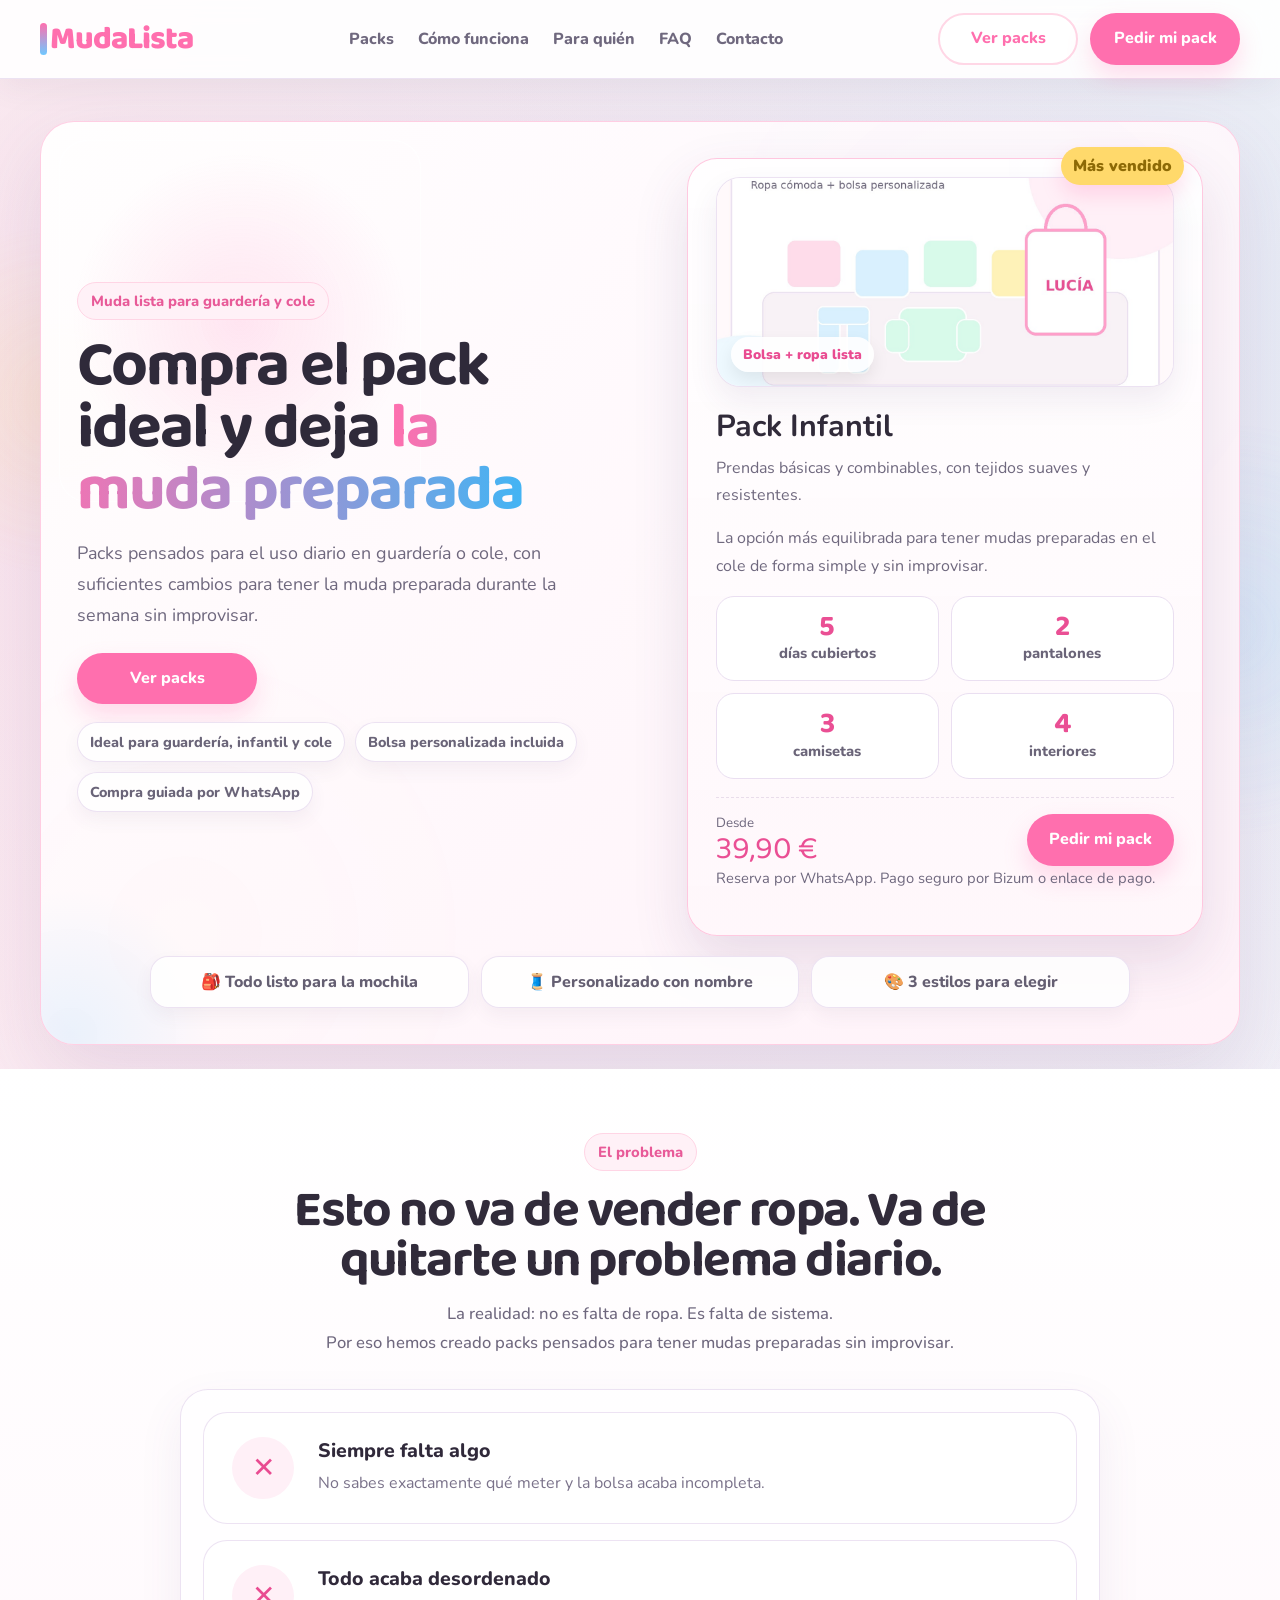
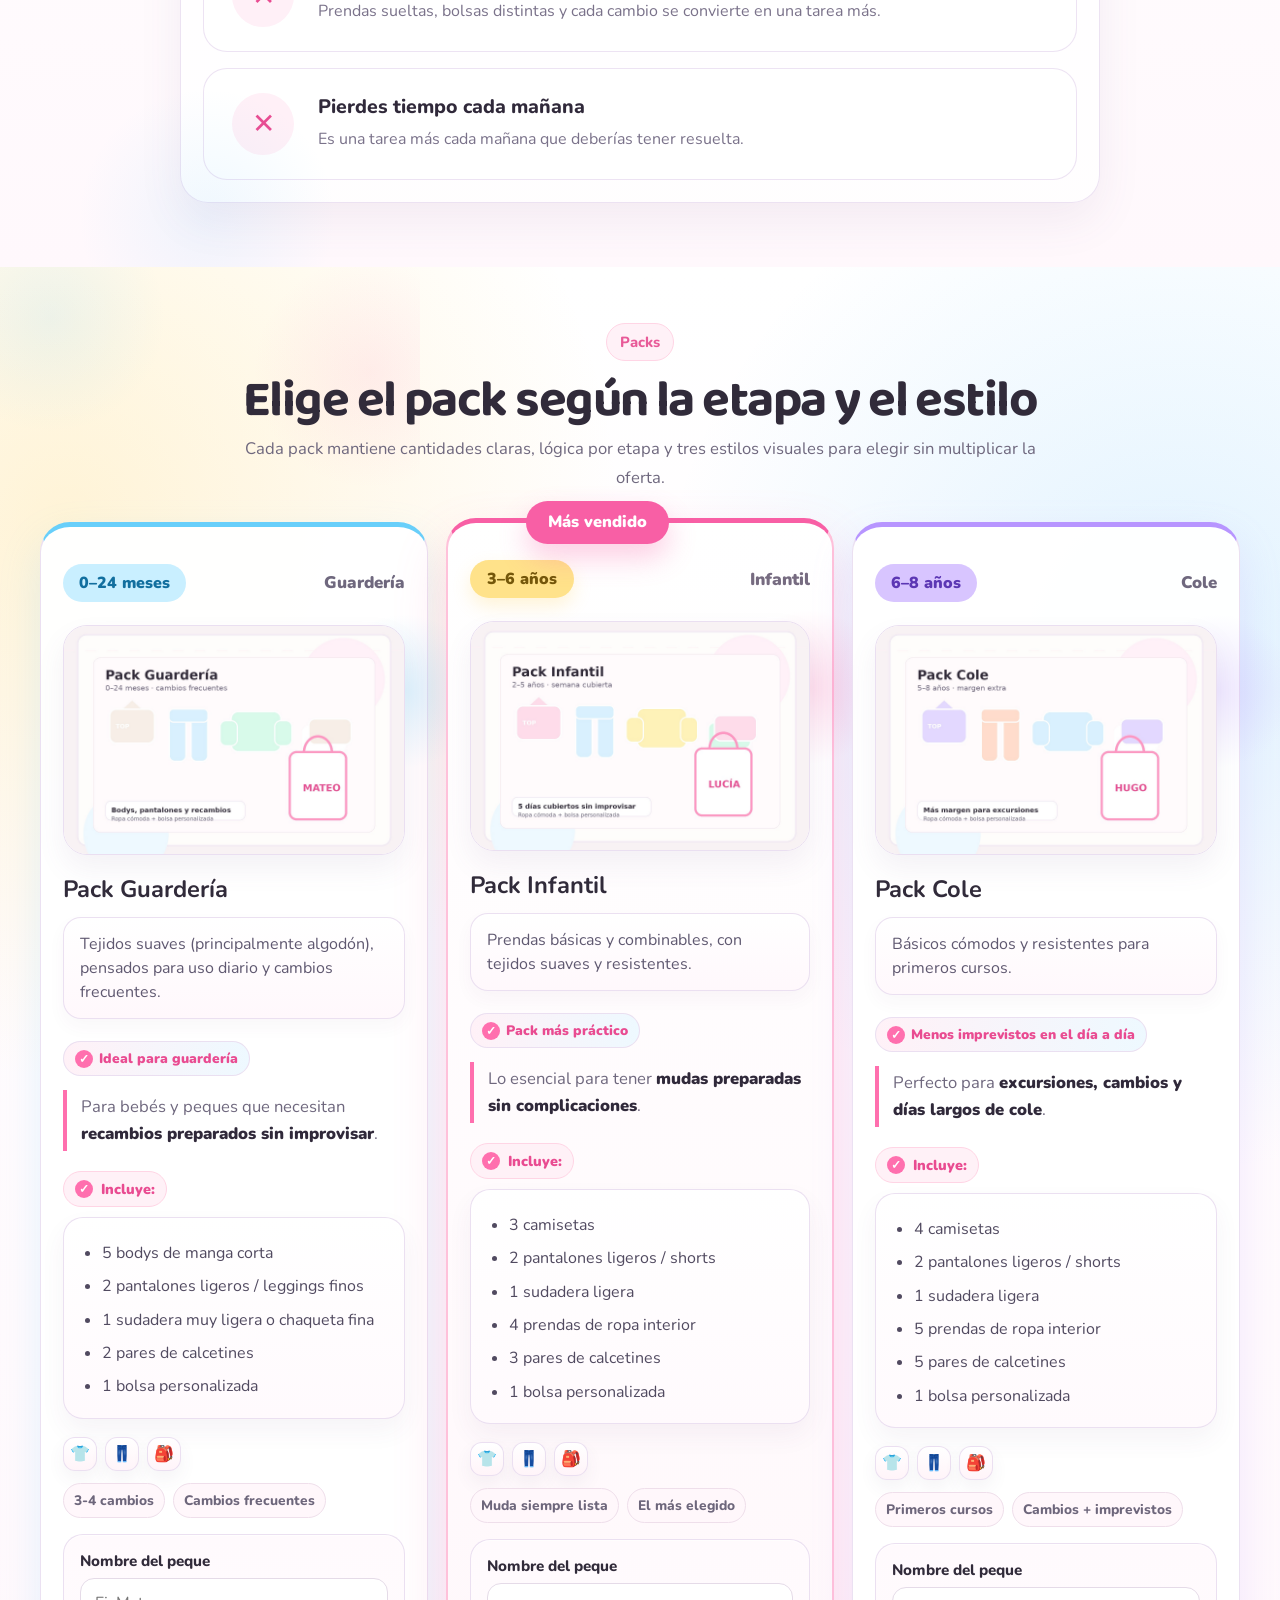
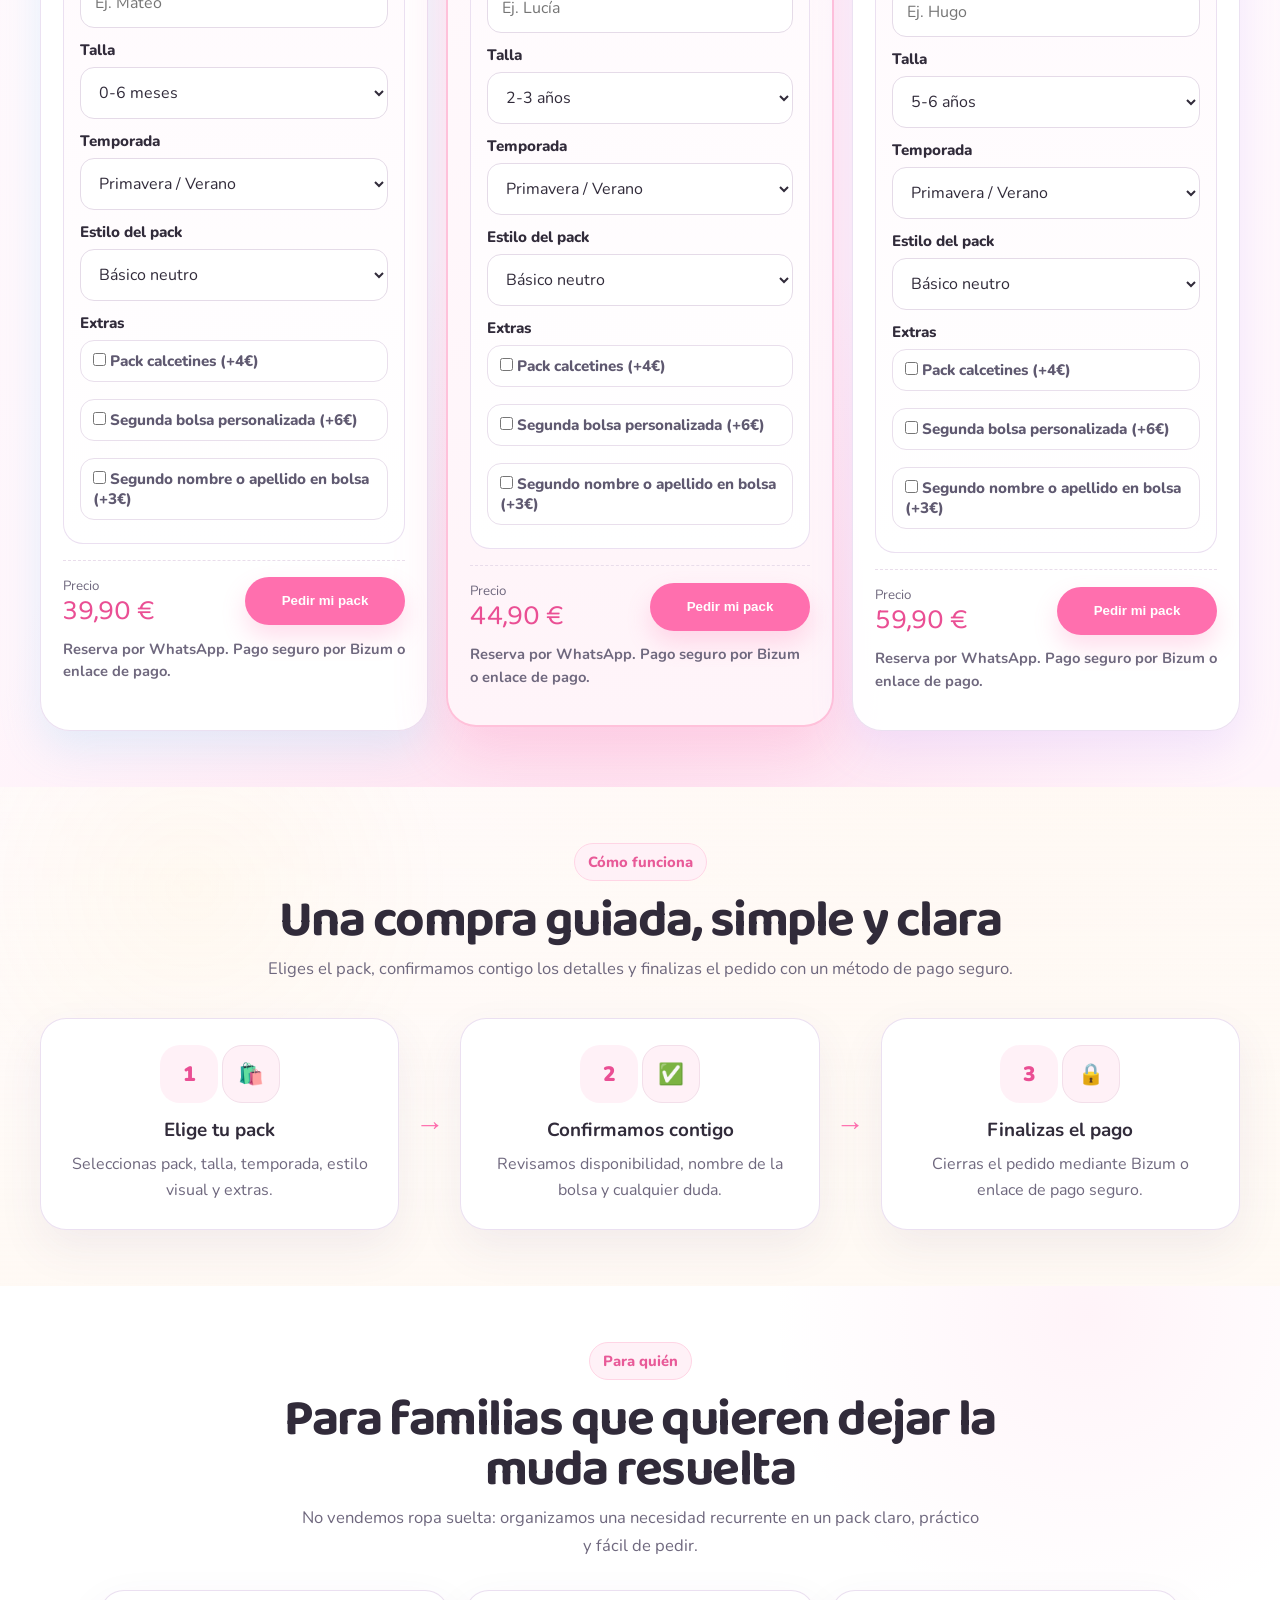
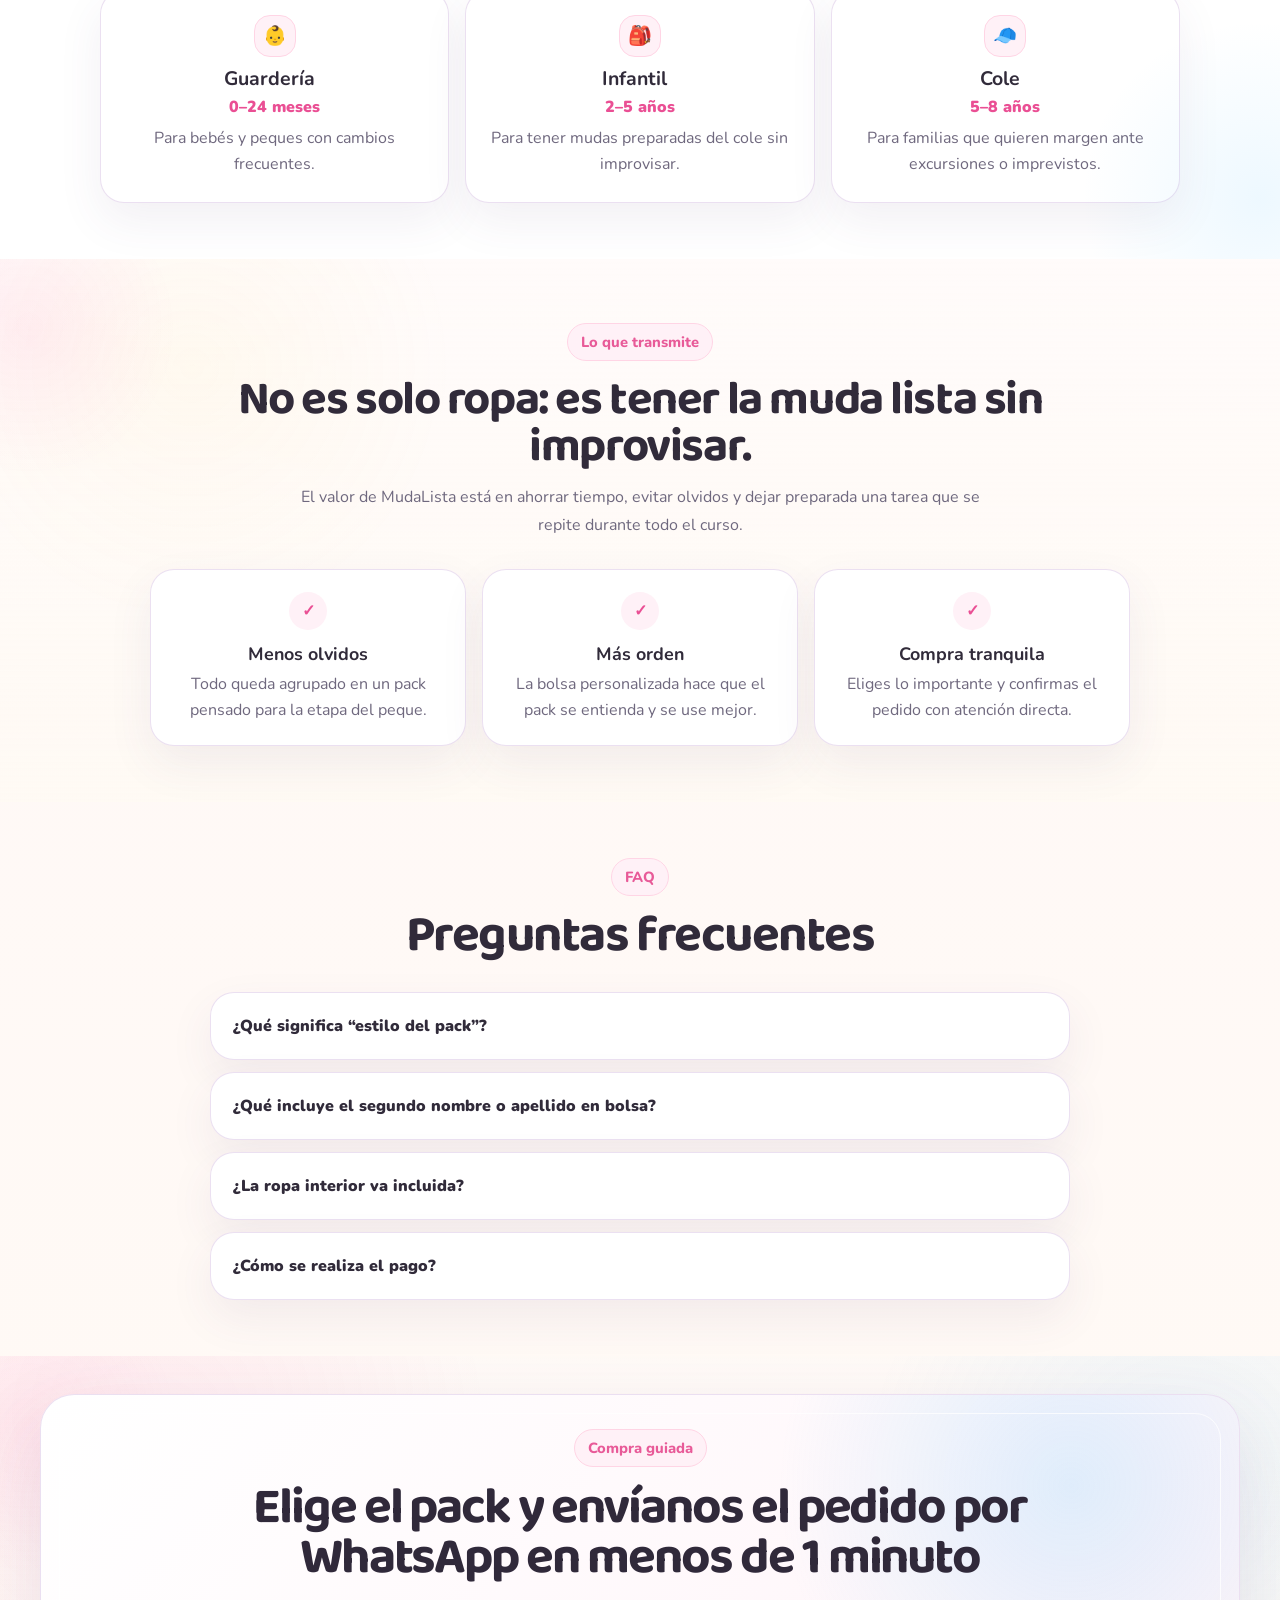
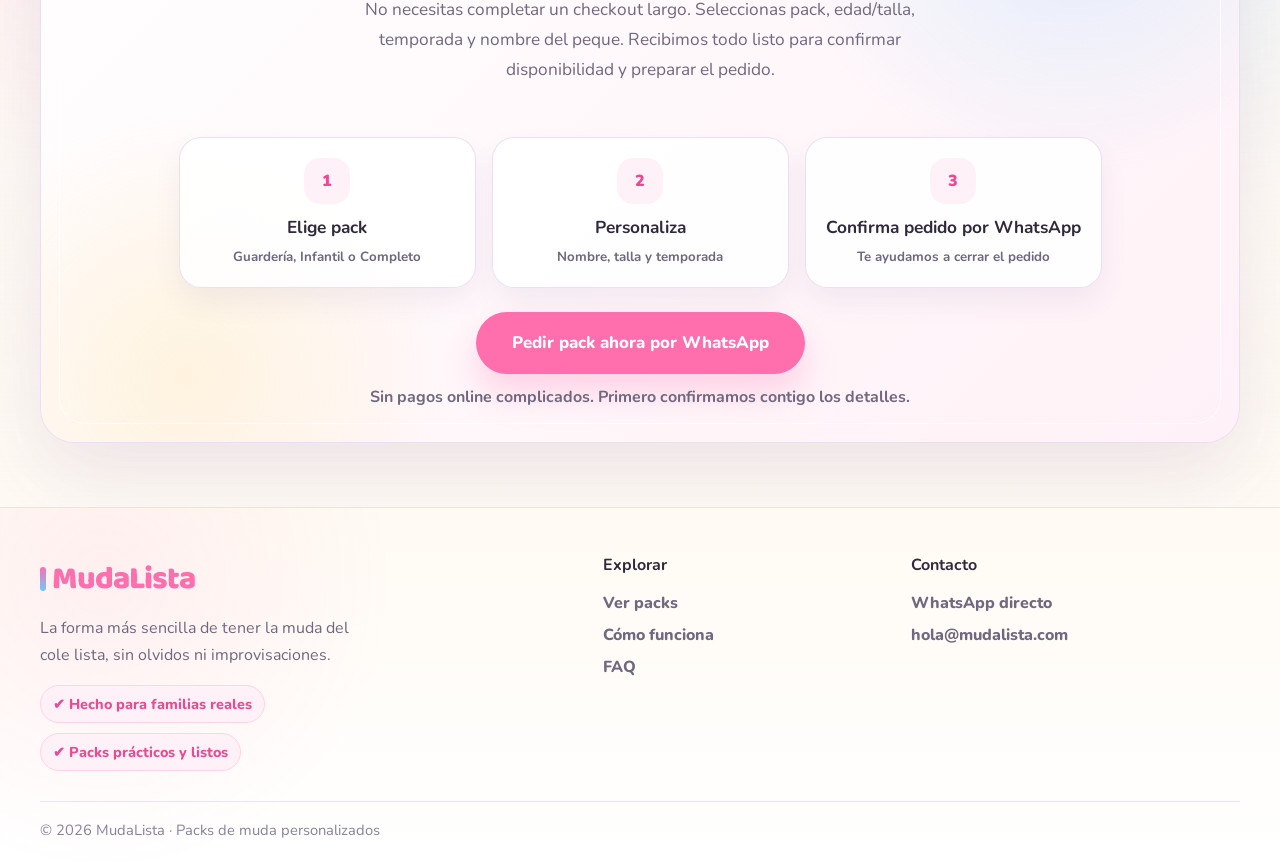
==== commit 4892d766: "Add files via upload" ====
--- a/index.html
+++ b/index.html
@@ -52,10 +52,9 @@
         <div class="hero-grid hero-fixed-grid">
           <div class="hero-copy hero-fixed-copy">
             <div class="eyebrow">Muda lista para guardería y cole</div>
-            <h1>Compra el pack ideal y deja <span>la semana resuelta</span></h1>
+            <h1>Compra el pack ideal y deja <span>la muda preparada</span></h1>
             <p class="hero-text">
-              Packs cerrados con ropa básica y cómoda, bolsa personalizada con el nombre del peque
-              y compra asistida paso a paso. Más claridad, más confianza y menos olvidos.
+              Packs pensados para el uso diario en guardería o cole, con suficientes cambios para tener la muda preparada durante la semana sin improvisar.
             </p>
 
             <div class="hero-actions hero-fixed-actions">
@@ -73,8 +72,8 @@
             <div class="hero-card hero-fixed-card hero-product-card-pro">
               <div class="hero-photo-frame"><img src="assets/hero_pack_pro.jpg" alt="Pack de muda MudaLista con ropa y bolsa personalizada"></div>
               <div class="hero-badge">Más vendido</div>
-              <h3>Pack Infantil</h3>
-              <p>La opción más equilibrada para cubrir la semana del cole de forma simple y sin improvisar.</p>
+              <h3>Pack Infantil</h3><p class='muted'>Prendas básicas y combinables, con tejidos suaves y resistentes.</p>
+              <p>La opción más equilibrada para tener mudas preparadas en el cole de forma simple y sin improvisar.</p>
 
               <div class="hero-stats">
                 <div class="stat-box">
@@ -120,7 +119,7 @@
         <div class="section-head center narrow">
           <span class="section-tag">El problema</span>
           <h2>Esto no va de vender ropa. Va de quitarte un problema diario.</h2>
-          <p class="problem-subcopy">La realidad: no es falta de ropa. Es falta de sistema.<br>Por eso hemos creado packs pensados para cubrir la semana sin improvisar.</p>
+          <p class="problem-subcopy">La realidad: no es falta de ropa. Es falta de sistema.<br>Por eso hemos creado packs pensados para tener mudas preparadas sin improvisar.</p>
         </div>
 
         <div class="problem-conversion-list">
@@ -136,14 +135,14 @@
             <span>✕</span>
             <div>
               <h3>Todo acaba desordenado</h3>
-              <p>Prendas sueltas, bolsas distintas y cada semana empiezas de cero.</p>
+              <p>Prendas sueltas, bolsas distintas y cada cambio se convierte en una tarea más.</p>
             </div>
           </div>
 
           <div class="problem-conversion-row">
             <span>✕</span>
             <div>
-              <h3>Pierdes tiempo</h3>
+              <h3>Pierdes tiempo cada mañana</h3>
               <p>Es una tarea más cada mañana que deberías tener resuelta.</p>
             </div>
           </div>
@@ -156,7 +155,7 @@
         <div class="section-head center narrow">
           <span class="section-tag">Packs</span>
           <h2>Elige el pack según la etapa y el estilo</h2>
-          <p>Cada pack mantiene cantidades claras, lógica semanal y tres estilos visuales para elegir sin multiplicar la oferta.</p>
+          <p>Cada pack mantiene cantidades claras, lógica por etapa y tres estilos visuales para elegir sin multiplicar la oferta.</p>
         </div>
 <div class="products-grid">
           <article class="product-card" id="pack-guarderia">
@@ -165,10 +164,11 @@
               <span class="product-label">Guardería</span>
             </div>
             <img class="pack-real-image" src="assets/pack_guarderia_realista.jpg" alt="Mockup realista del Pack Guardería con ropa y bolsa personalizada">
-<h3>Pack Guardería</h3>
-            <div class="conversion-badge">Ideal para cambios frecuentes</div>
-            <p class="product-subtitle">Para bebés y peques que necesitan <strong>recambios preparados</strong> sin improvisar.</p>
-
+<h3>Pack Guardería</h3><p class='muted'>Tejidos suaves (principalmente algodón), pensados para uso diario y cambios frecuentes.</p>
+            <div class="conversion-badge">Ideal para guardería</div>
+            <p class="product-subtitle">Para bebés y peques que necesitan <strong>recambios preparados sin improvisar</strong>.</p>
+
+            <div class="pack-includes-title">Incluye:</div>
             <ul class="pack-content-list" data-pack-list="guarderia">
               <li>5 bodys de manga corta</li>
               <li>2 pantalones ligeros / leggings finos</li>
@@ -187,7 +187,7 @@
               <input type="text" id="name-guarderia" placeholder="Ej. Mateo">
 
               <label>Talla</label>
-              <select id="size-guarderia">
+              <select id="size-guarderia" onchange="window.mudalistaUpdatePack('guarderia')">
                 <option>0-6 meses</option>
                 <option>6-12 meses</option>
                 <option>12-18 meses</option>
@@ -195,12 +195,12 @@
               </select>
 
               <label>Temporada</label>
-              <select id="season-guarderia" class="season-select" data-pack="guarderia">
+              <select id="season-guarderia" class="season-select" data-pack="guarderia" onchange="window.mudalistaUpdatePack('guarderia')">
                 <option value="pv">Primavera / Verano</option>
                 <option value="oi">Otoño / Invierno</option>
               </select>
 <label>Estilo del pack</label>
-              <select id="style-guarderia" class="style-select" data-pack="guarderia">
+              <select id="style-guarderia" class="style-select" data-pack="guarderia" onchange="window.mudalistaUpdatePack('guarderia')">
                 <option value="basico">Básico neutro</option>
                 <option value="suave">Colores suaves</option>
                 <option value="ilustrado">Ilustrado divertido</option>
@@ -235,10 +235,11 @@
               <span class="product-label">Infantil</span>
             </div>
 <img class="pack-real-image" src="assets/pack_infantil_realista.jpg" alt="Mockup realista del Pack Infantil con ropa y bolsa personalizada">
-<h3>Pack Infantil</h3>
-            <div class="conversion-badge">Pack más equilibrado</div>
-            <p class="product-subtitle">El pack más equilibrado para <strong>cubrir la semana</strong> con lo esencial.</p>
-
+<h3>Pack Infantil</h3><p class='muted'>Prendas básicas y combinables, con tejidos suaves y resistentes.</p>
+            <div class="conversion-badge">Pack más práctico</div>
+            <p class="product-subtitle">Lo esencial para tener <strong>mudas preparadas sin complicaciones</strong>.</p>
+
+            <div class="pack-includes-title">Incluye:</div>
             <ul class="pack-content-list" data-pack-list="infantil">
               <li>3 camisetas</li>
               <li>2 pantalones ligeros / shorts</li>
@@ -249,7 +250,7 @@
             </ul>
 <div class="product-visual-row"><span>👕</span><span>👖</span><span>🎒</span></div>
             <div class="product-meta">
-              <span>Pack semanal completo</span>
+              <span>Muda siempre lista</span>
               <span>El más elegido</span>
             </div>
 
@@ -258,19 +259,19 @@
               <input type="text" id="name-infantil" placeholder="Ej. Lucía">
 
               <label>Talla</label>
-              <select id="size-infantil">
+              <select id="size-infantil" onchange="window.mudalistaUpdatePack('infantil')">
                 <option>2-3 años</option>
                 <option>3-4 años</option>
                 <option>4-5 años</option>
               </select>
 
               <label>Temporada</label>
-              <select id="season-infantil" class="season-select" data-pack="infantil">
+              <select id="season-infantil" class="season-select" data-pack="infantil" onchange="window.mudalistaUpdatePack('infantil')">
                 <option value="pv">Primavera / Verano</option>
                 <option value="oi">Otoño / Invierno</option>
               </select>
 <label>Estilo del pack</label>
-              <select id="style-infantil" class="style-select" data-pack="infantil">
+              <select id="style-infantil" class="style-select" data-pack="infantil" onchange="window.mudalistaUpdatePack('infantil')">
                 <option value="basico">Básico neutro</option>
                 <option value="suave">Colores suaves</option>
                 <option value="ilustrado">Ilustrado divertido</option>
@@ -304,10 +305,11 @@
               <span class="product-label">Cole</span>
             </div>
             <img class="pack-real-image" src="assets/pack_cole_realista.jpg" alt="Mockup realista del Pack Cole con ropa y bolsa personalizada">
-<h3>Pack Cole</h3>
-            <div class="conversion-badge">Cero imprevistos en la semana</div>
-            <p class="product-subtitle">Para primeros cursos, con <strong>cero imprevistos</strong> para excursiones e imprevistos.</p>
-
+<h3>Pack Cole</h3><p class='muted'>Básicos cómodos y resistentes para primeros cursos.</p>
+            <div class="conversion-badge">Menos imprevistos en el día a día</div>
+            <p class="product-subtitle">Perfecto para <strong>excursiones, cambios y días largos de cole</strong>.</p>
+
+            <div class="pack-includes-title">Incluye:</div>
             <ul class="pack-content-list" data-pack-list="completo">
               <li>4 camisetas</li>
               <li>2 pantalones ligeros / shorts</li>
@@ -319,7 +321,7 @@
 <div class="product-visual-row"><span>👕</span><span>👖</span><span>🎒</span></div>
             <div class="product-meta">
               <span>Primeros cursos</span>
-              <span>Semana + imprevistos</span>
+              <span>Cambios + imprevistos</span>
             </div>
 
             <div class="selector-block">
@@ -327,19 +329,19 @@
               <input type="text" id="name-completo" placeholder="Ej. Hugo">
 
               <label>Talla</label>
-              <select id="size-completo">
+              <select id="size-completo" onchange="window.mudalistaUpdatePack('completo')">
                 <option>5-6 años</option>
                 <option>6-7 años</option>
                 <option>7-8 años</option>
               </select>
 
               <label>Temporada</label>
-              <select id="season-completo" class="season-select" data-pack="completo">
+              <select id="season-completo" class="season-select" data-pack="completo" onchange="window.mudalistaUpdatePack('completo')">
                 <option value="pv">Primavera / Verano</option>
                 <option value="oi">Otoño / Invierno</option>
               </select>
 <label>Estilo del pack</label>
-              <select id="style-completo" class="style-select" data-pack="completo">
+              <select id="style-completo" class="style-select" data-pack="completo" onchange="window.mudalistaUpdatePack('completo')">
                 <option value="basico">Básico neutro</option>
                 <option value="suave">Colores suaves</option>
                 <option value="ilustrado">Ilustrado divertido</option>
@@ -405,7 +407,7 @@
         <div class="section-head center narrow audience-centered-head">
           <span class="section-tag">Para quién</span>
           <h2>Para familias que quieren dejar la muda resuelta</h2>
-          <p>No vendemos ropa suelta: organizamos una necesidad semanal en un pack claro, práctico y fácil de pedir.</p>
+          <p>No vendemos ropa suelta: organizamos una necesidad recurrente en un pack claro, práctico y fácil de pedir.</p>
         </div>
 
         <div class="audience-options audience-options-centered">
@@ -417,7 +419,7 @@
           <div>
             <span class="audience-card-icon">🎒</span><strong>Infantil</strong>
             <span>2–5 años</span>
-            <p>Para cubrir la semana del cole sin improvisar.</p>
+            <p>Para tener mudas preparadas del cole sin improvisar.</p>
           </div>
           <div>
             <span class="audience-card-icon">🧢</span><strong>Cole</strong>
@@ -432,7 +434,7 @@
       <div class="container">
         <div class="value-compact">
           <span class="section-tag">Lo que transmite</span>
-          <h2>No es solo ropa: es tener la muda lista sin pensar cada semana.</h2>
+          <h2>No es solo ropa: es tener la muda lista sin improvisar.</h2>
           <p>El valor de MudaLista está en ahorrar tiempo, evitar olvidos y dejar preparada una tarea que se repite durante todo el curso.</p>
         </div>
 
@@ -540,5 +542,6 @@
   </div>
 </footer>
 
+<script src="script.js"></script>
 </body>
 </html>
--- a/style.css
+++ b/style.css
@@ -3571,3 +3571,176 @@
     font-size: 22px !important;
   }
 }
+
+
+/* Copy pulido: mejor lectura de descripciones de packs */
+.product-subtitle,
+.product-card .muted {
+  line-height: 1.58;
+}
+
+.hero-fixed-copy .hero-text,
+.hero-copy .hero-text {
+  max-width: 760px;
+}
+
+
+/* === Packs: textos más compactos y estructura visual más clara === */
+.product-card .muted,
+.product-card .product-subtitle {
+  font-size: 1rem !important;
+  line-height: 1.45 !important;
+}
+
+.product-card .muted {
+  background: linear-gradient(180deg,#fff,#fff8fc);
+  border: 1px solid rgba(234,223,241,.95);
+  border-radius: 18px;
+  padding: 14px 16px;
+  margin: 12px 0 14px !important;
+  color: #5f5870 !important;
+}
+
+.product-card .conversion-badge {
+  margin-top: 8px !important;
+  margin-bottom: 12px !important;
+}
+
+.product-card .product-subtitle {
+  background: #fff;
+  border-left: 4px solid #ff6fae;
+  border-radius: 16px;
+  padding: 14px 16px;
+  margin: 0 0 16px !important;
+  color: #6f687e !important;
+  box-shadow: 0 8px 18px rgba(90,62,110,.045);
+}
+
+.product-card .pack-content-list {
+  margin-top: 14px !important;
+}
+
+.product-card h3 {
+  margin-bottom: 10px !important;
+}
+
+@media (min-width: 980px) {
+  .product-card .muted {
+    min-height: 74px;
+    display: flex;
+    align-items: center;
+  }
+
+  .product-card .product-subtitle {
+    min-height: 82px;
+  }
+}
+
+@media (max-width: 640px) {
+  .product-card .muted,
+  .product-card .product-subtitle {
+    font-size: .96rem !important;
+  }
+}
+
+
+/* === OPCIÓN A PRO: tarjetas de packs más claras y ordenadas === */
+.product-card .muted {
+  display: block !important;
+  min-height: 0 !important;
+  background: linear-gradient(180deg,#fff,#fff8fc) !important;
+  border: 1px solid rgba(234,223,241,.95) !important;
+  border-radius: 18px !important;
+  padding: 14px 16px !important;
+  margin: 12px 0 14px !important;
+  color: #5f5870 !important;
+  font-size: 1rem !important;
+  line-height: 1.5 !important;
+  box-shadow: 0 8px 18px rgba(90,62,110,.04) !important;
+}
+
+.product-card .conversion-badge {
+  margin: 8px 0 14px !important;
+}
+
+.product-card .product-subtitle {
+  display: block !important;
+  min-height: 0 !important;
+  background: transparent !important;
+  border: 0 !important;
+  border-left: 4px solid #ff6fae !important;
+  border-radius: 0 !important;
+  padding: 4px 0 4px 14px !important;
+  margin: 0 0 18px !important;
+  color: #6f687e !important;
+  font-size: 1.04rem !important;
+  line-height: 1.58 !important;
+  box-shadow: none !important;
+}
+
+.product-card .product-subtitle strong {
+  color: #30293a !important;
+  font-weight: 900 !important;
+}
+
+.pack-includes-title {
+  display: inline-flex;
+  align-items: center;
+  gap: 8px;
+  margin: 2px 0 10px;
+  padding: 7px 11px;
+  border-radius: 999px;
+  background: #fff1f7;
+  color: #e94b91;
+  border: 1px solid #ffd5e5;
+  font-size: .9rem;
+  font-weight: 900;
+}
+
+.pack-includes-title::before {
+  content: "✓";
+  width: 18px;
+  height: 18px;
+  border-radius: 50%;
+  display: inline-flex;
+  align-items: center;
+  justify-content: center;
+  background: #ff6fae;
+  color: #fff;
+  font-size: .75rem;
+  line-height: 1;
+}
+
+.product-card .pack-content-list {
+  background: linear-gradient(180deg,#fff,#fffafd) !important;
+  border: 1px solid rgba(234,223,241,.95) !important;
+  border-radius: 20px !important;
+  padding: 18px 18px 18px 38px !important;
+  margin: 0 0 18px !important;
+  color: #514a60 !important;
+  line-height: 1.65 !important;
+  box-shadow: 0 12px 26px rgba(90,62,110,.055) !important;
+}
+
+.product-card .pack-content-list li {
+  margin-bottom: 7px !important;
+}
+
+.product-card .pack-content-list li:last-child {
+  margin-bottom: 0 !important;
+}
+
+.product-card h3 {
+  margin-bottom: 10px !important;
+}
+
+@media (max-width: 640px) {
+  .product-card .muted,
+  .product-card .product-subtitle {
+    font-size: .96rem !important;
+  }
+
+  .product-card .pack-content-list {
+    padding-left: 32px !important;
+  }
+}
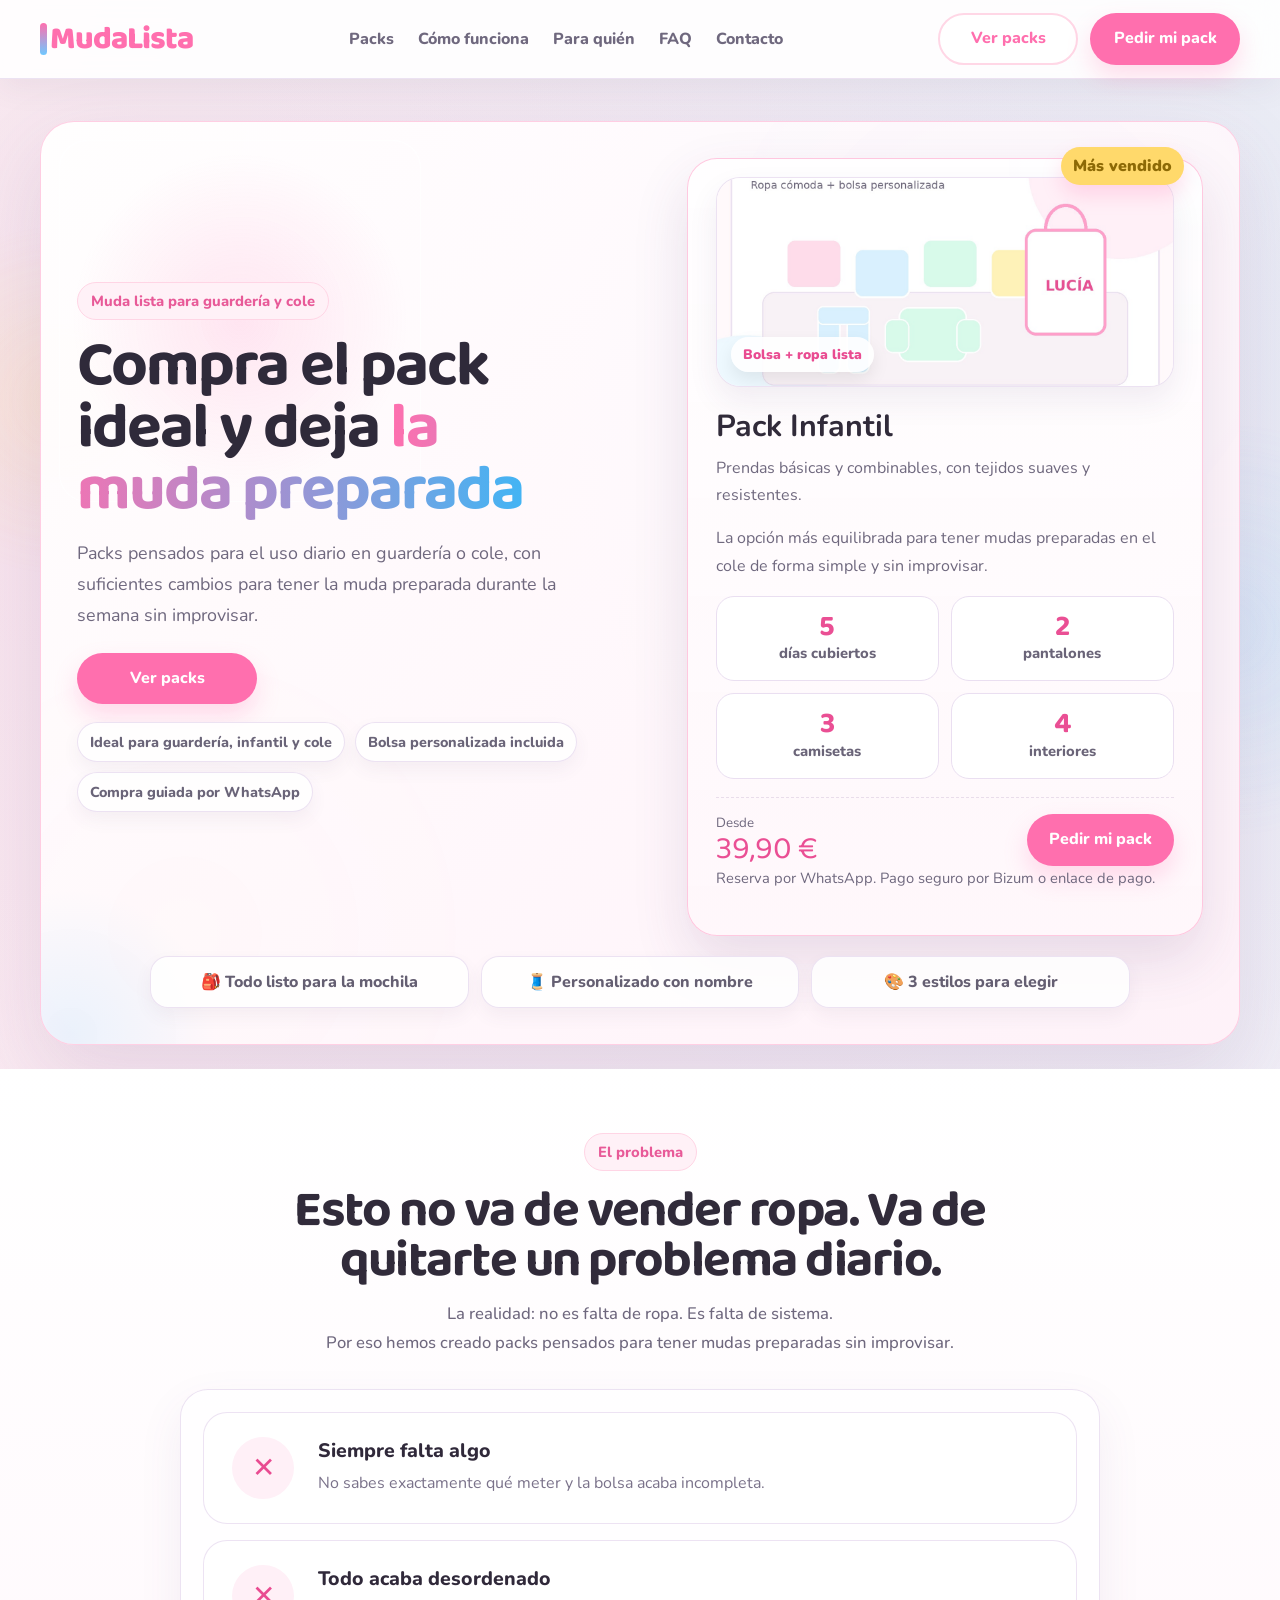
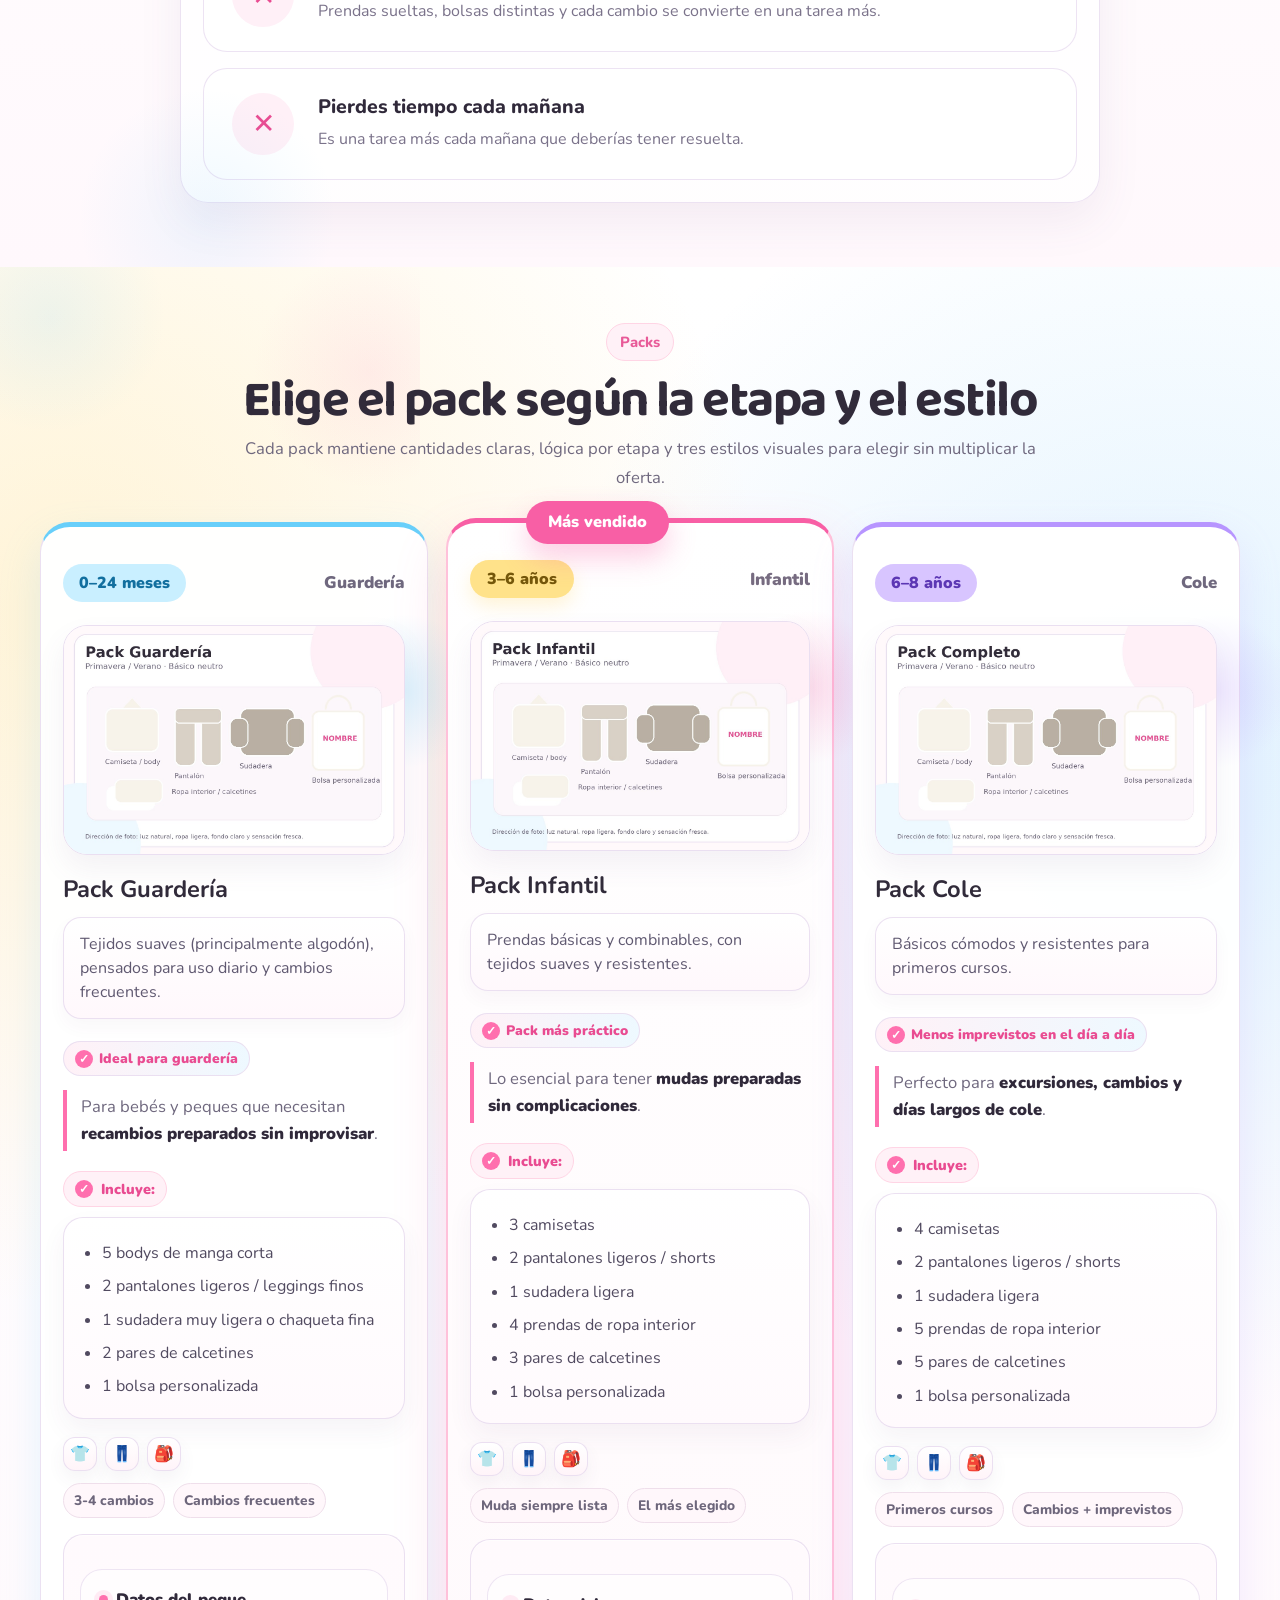
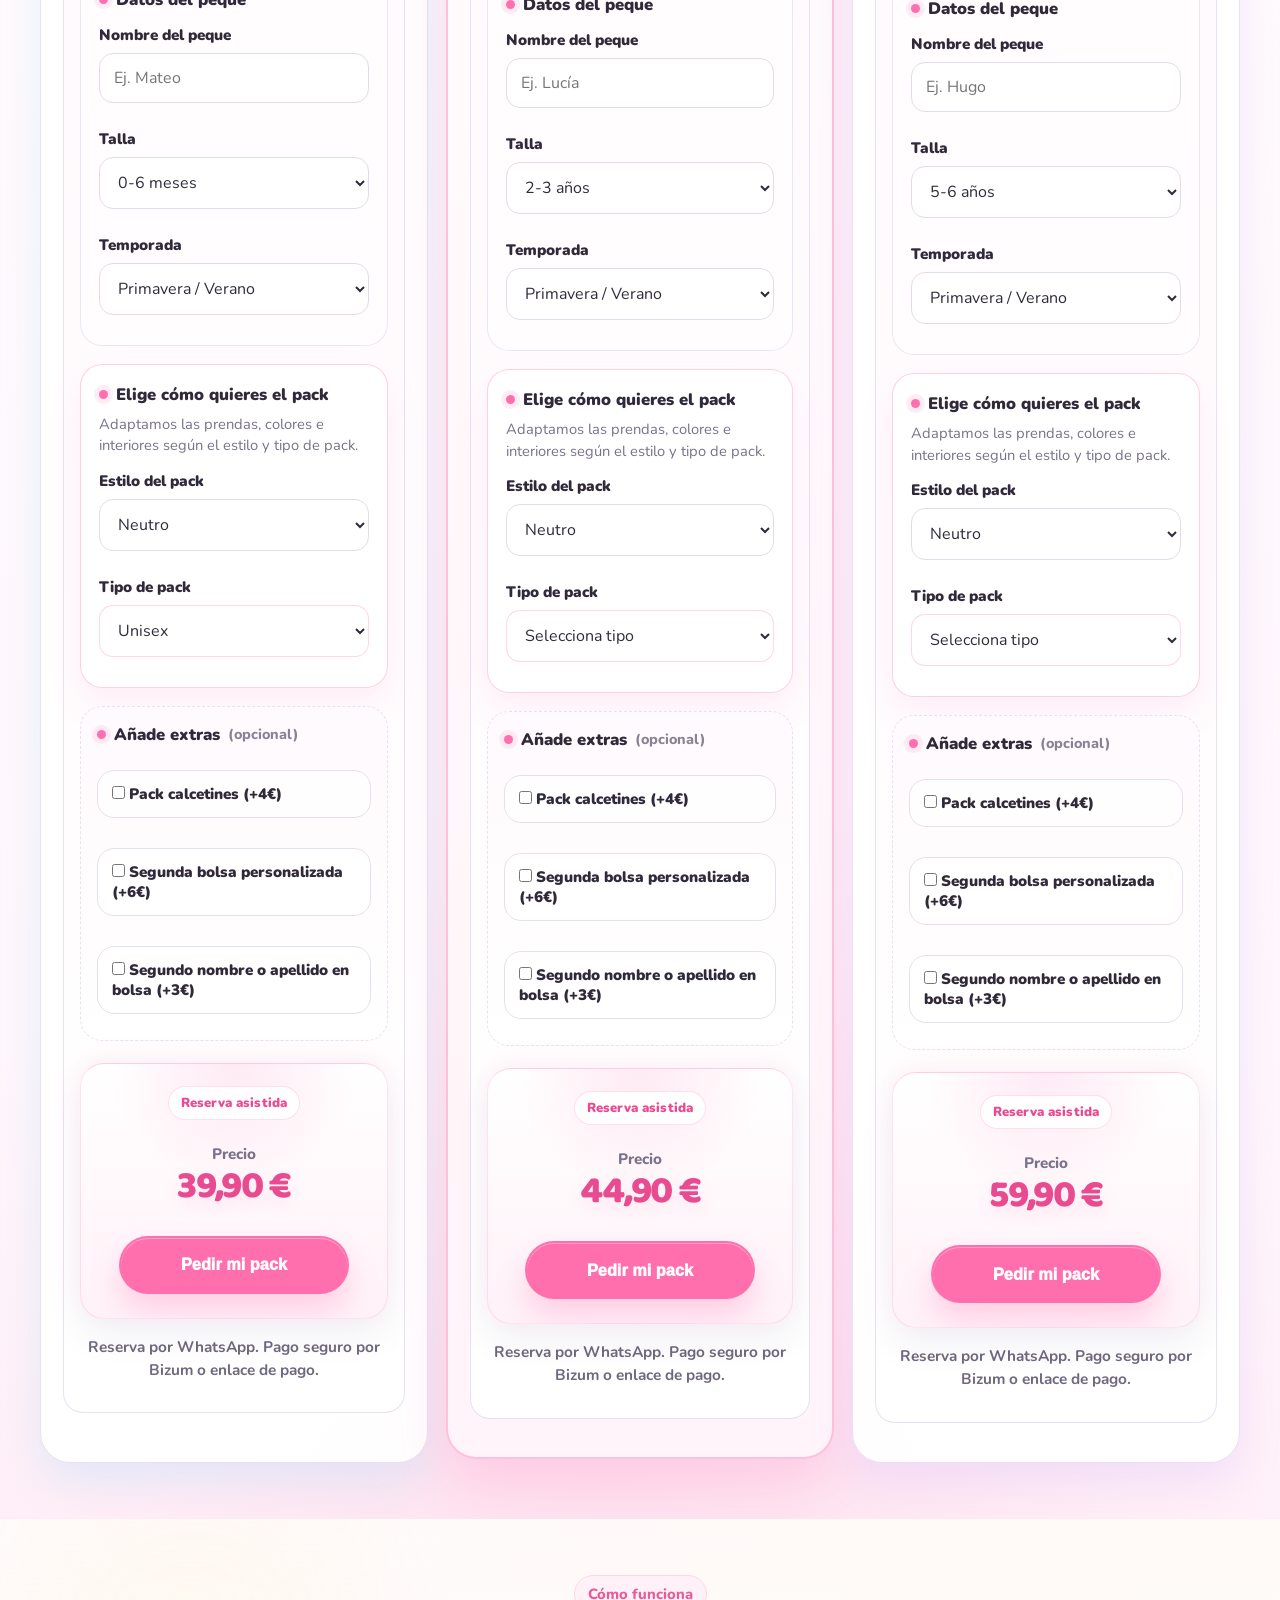
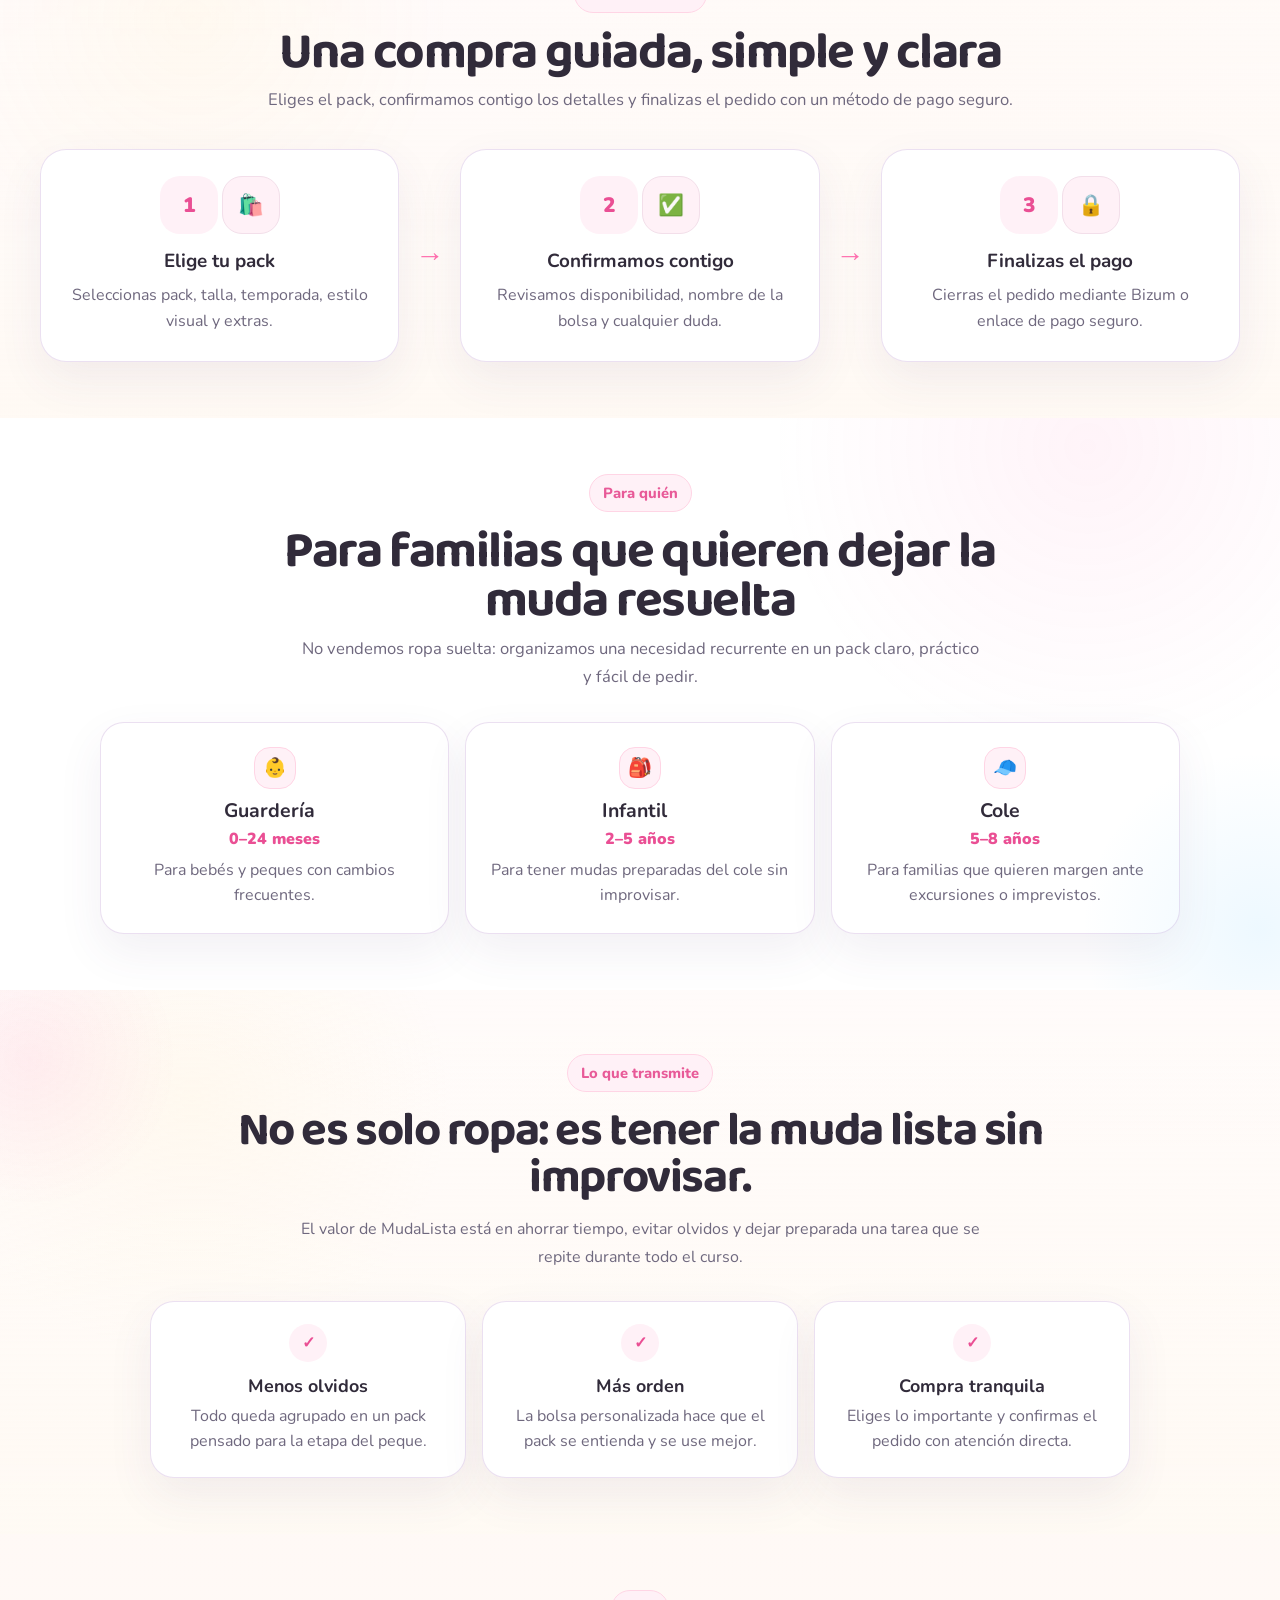
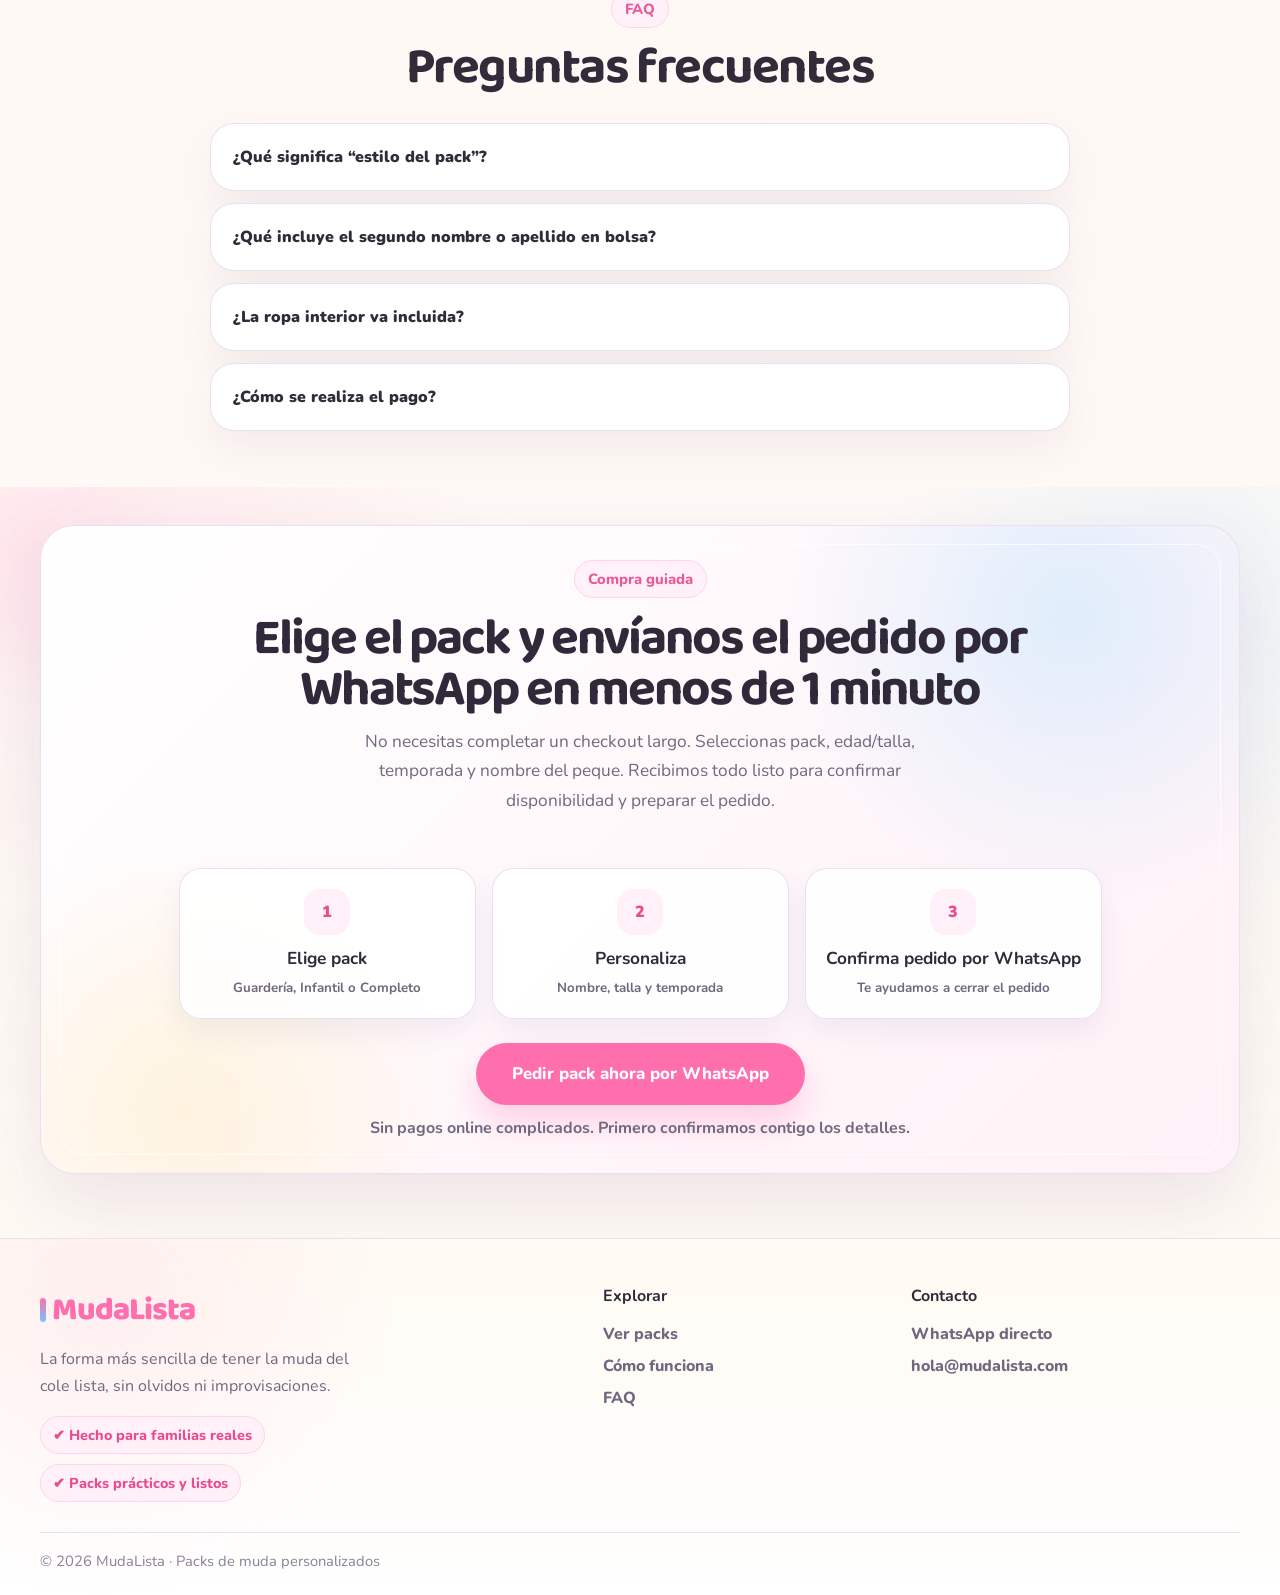
==== commit 28545ef8: "Add files via upload" ====
--- a/index.html
+++ b/index.html
@@ -183,11 +183,11 @@
             </div>
 
             <div class="selector-block">
-              <label>Nombre del peque</label>
+              <div class="config-block config-block-basic"><div class="config-block-title">Datos del peque</div><label>Nombre del peque</label>
               <input type="text" id="name-guarderia" placeholder="Ej. Mateo">
 
               <label>Talla</label>
-              <select id="size-guarderia" onchange="window.mudalistaUpdatePack('guarderia')">
+              <select id="size-guarderia" onchange="window.mudalistaUpdatePack && window.mudalistaUpdatePack('guarderia')">
                 <option>0-6 meses</option>
                 <option>6-12 meses</option>
                 <option>12-18 meses</option>
@@ -195,18 +195,24 @@
               </select>
 
               <label>Temporada</label>
-              <select id="season-guarderia" class="season-select" data-pack="guarderia" onchange="window.mudalistaUpdatePack('guarderia')">
+              <select id="season-guarderia" class="season-select" data-pack="guarderia" onchange="window.mudalistaUpdatePack && window.mudalistaUpdatePack('guarderia')">
                 <option value="pv">Primavera / Verano</option>
                 <option value="oi">Otoño / Invierno</option>
               </select>
-<label>Estilo del pack</label>
-              <select id="style-guarderia" class="style-select" data-pack="guarderia" onchange="window.mudalistaUpdatePack('guarderia')">
-                <option value="basico">Básico neutro</option>
-                <option value="suave">Colores suaves</option>
-                <option value="ilustrado">Ilustrado divertido</option>
-              </select>
-
-              <label>Extras</label>
+</div><div class="config-block config-block-choice"><div class="config-block-title">Elige cómo quieres el pack</div><p class="config-block-note">Adaptamos las prendas, colores e interiores según el estilo y tipo de pack.</p><label>Estilo del pack</label>
+              <select id="style-guarderia" class="style-select" data-pack="guarderia" onchange="window.mudalistaUpdatePack && window.mudalistaUpdatePack('guarderia')">
+                <option value="basico">Neutro</option>
+                <option value="suave">Tierra</option>
+                <option value="ilustrado">Divertido</option>
+              </select>
+              <label for="type-guarderia">Tipo de pack</label>
+              <select id="type-guarderia" class="type-select" data-pack="guarderia" onchange="window.mudalistaUpdatePack && window.mudalistaUpdatePack('guarderia')">
+                <option value="unisex">Unisex</option>
+                <option value="nino">Niño</option>
+                <option value="nina">Niña</option>
+              </select>
+
+              </div><div class="config-block config-block-extras"><div class="config-block-title extras-title">Añade extras <span>(opcional)</span></div>
               <div class="extras-grid">
                 <label class="check-option"><input type="checkbox" value="Pack calcetines (+4€)" data-pack="guarderia"> Pack calcetines (+4€)</label>
                 <label class="check-option"><input type="checkbox" value="Segunda bolsa personalizada (+6€)" data-pack="guarderia"> Segunda bolsa personalizada (+6€)</label>
@@ -218,8 +224,8 @@
               </div>
             </div>
 
-            <div class="product-bottom">
-              <div>
+            <div class="product-bottom product-bottom-centered">
+              <div class="price-box">
                 <small>Precio</small>
                 <div class="price">39,90 €</div>
               </div>
@@ -255,29 +261,35 @@
             </div>
 
             <div class="selector-block">
-              <label>Nombre del peque</label>
+              <div class="config-block config-block-basic"><div class="config-block-title">Datos del peque</div><label>Nombre del peque</label>
               <input type="text" id="name-infantil" placeholder="Ej. Lucía">
 
               <label>Talla</label>
-              <select id="size-infantil" onchange="window.mudalistaUpdatePack('infantil')">
+              <select id="size-infantil" onchange="window.mudalistaUpdatePack && window.mudalistaUpdatePack('infantil')">
                 <option>2-3 años</option>
                 <option>3-4 años</option>
                 <option>4-5 años</option>
               </select>
 
               <label>Temporada</label>
-              <select id="season-infantil" class="season-select" data-pack="infantil" onchange="window.mudalistaUpdatePack('infantil')">
+              <select id="season-infantil" class="season-select" data-pack="infantil" onchange="window.mudalistaUpdatePack && window.mudalistaUpdatePack('infantil')">
                 <option value="pv">Primavera / Verano</option>
                 <option value="oi">Otoño / Invierno</option>
               </select>
-<label>Estilo del pack</label>
-              <select id="style-infantil" class="style-select" data-pack="infantil" onchange="window.mudalistaUpdatePack('infantil')">
-                <option value="basico">Básico neutro</option>
-                <option value="suave">Colores suaves</option>
-                <option value="ilustrado">Ilustrado divertido</option>
-              </select>
-
-              <label>Extras</label>
+</div><div class="config-block config-block-choice"><div class="config-block-title">Elige cómo quieres el pack</div><p class="config-block-note">Adaptamos las prendas, colores e interiores según el estilo y tipo de pack.</p><label>Estilo del pack</label>
+              <select id="style-infantil" class="style-select" data-pack="infantil" onchange="window.mudalistaUpdatePack && window.mudalistaUpdatePack('infantil')">
+                <option value="basico">Neutro</option>
+                <option value="suave">Tierra</option>
+                <option value="ilustrado">Divertido</option>
+              </select>
+              <label for="type-infantil">Tipo de pack</label>
+              <select id="type-infantil" class="type-select" data-pack="infantil" onchange="window.mudalistaUpdatePack && window.mudalistaUpdatePack('infantil')">
+                <option value="">Selecciona tipo</option>
+                <option value="nino">Niño</option>
+                <option value="nina">Niña</option>
+            </select>
+
+              </div><div class="config-block config-block-extras"><div class="config-block-title extras-title">Añade extras <span>(opcional)</span></div>
               <div class="extras-grid">
                 <label class="check-option"><input type="checkbox" value="Pack calcetines (+4€)" data-pack="infantil"> Pack calcetines (+4€)</label>
                 <label class="check-option"><input type="checkbox" value="Segunda bolsa personalizada (+6€)" data-pack="infantil"> Segunda bolsa personalizada (+6€)</label>
@@ -289,8 +301,8 @@
               </div>
             </div>
 
-            <div class="product-bottom">
-              <div>
+            <div class="product-bottom product-bottom-centered">
+              <div class="price-box">
                 <small>Precio</small>
                 <div class="price">44,90 €</div>
               </div>
@@ -325,29 +337,35 @@
             </div>
 
             <div class="selector-block">
-              <label>Nombre del peque</label>
+              <div class="config-block config-block-basic"><div class="config-block-title">Datos del peque</div><label>Nombre del peque</label>
               <input type="text" id="name-completo" placeholder="Ej. Hugo">
 
               <label>Talla</label>
-              <select id="size-completo" onchange="window.mudalistaUpdatePack('completo')">
+              <select id="size-completo" onchange="window.mudalistaUpdatePack && window.mudalistaUpdatePack('completo')">
                 <option>5-6 años</option>
                 <option>6-7 años</option>
                 <option>7-8 años</option>
               </select>
 
               <label>Temporada</label>
-              <select id="season-completo" class="season-select" data-pack="completo" onchange="window.mudalistaUpdatePack('completo')">
+              <select id="season-completo" class="season-select" data-pack="completo" onchange="window.mudalistaUpdatePack && window.mudalistaUpdatePack('completo')">
                 <option value="pv">Primavera / Verano</option>
                 <option value="oi">Otoño / Invierno</option>
               </select>
-<label>Estilo del pack</label>
-              <select id="style-completo" class="style-select" data-pack="completo" onchange="window.mudalistaUpdatePack('completo')">
-                <option value="basico">Básico neutro</option>
-                <option value="suave">Colores suaves</option>
-                <option value="ilustrado">Ilustrado divertido</option>
-              </select>
-
-              <label>Extras</label>
+</div><div class="config-block config-block-choice"><div class="config-block-title">Elige cómo quieres el pack</div><p class="config-block-note">Adaptamos las prendas, colores e interiores según el estilo y tipo de pack.</p><label>Estilo del pack</label>
+              <select id="style-completo" class="style-select" data-pack="completo" onchange="window.mudalistaUpdatePack && window.mudalistaUpdatePack('completo')">
+                <option value="basico">Neutro</option>
+                <option value="suave">Tierra</option>
+                <option value="ilustrado">Divertido</option>
+              </select>
+              <label for="type-completo">Tipo de pack</label>
+              <select id="type-completo" class="type-select" data-pack="completo" onchange="window.mudalistaUpdatePack && window.mudalistaUpdatePack('completo')">
+                <option value="">Selecciona tipo</option>
+                <option value="nino">Niño</option>
+                <option value="nina">Niña</option>
+            </select>
+
+              </div><div class="config-block config-block-extras"><div class="config-block-title extras-title">Añade extras <span>(opcional)</span></div>
               <div class="extras-grid">
                 <label class="check-option"><input type="checkbox" value="Pack calcetines (+4€)" data-pack="completo"> Pack calcetines (+4€)</label>
                 <label class="check-option"><input type="checkbox" value="Segunda bolsa personalizada (+6€)" data-pack="completo"> Segunda bolsa personalizada (+6€)</label>
@@ -359,8 +377,8 @@
               </div>
             </div>
 
-            <div class="product-bottom">
-              <div>
+            <div class="product-bottom product-bottom-centered">
+              <div class="price-box">
                 <small>Precio</small>
                 <div class="price">59,90 €</div>
               </div>
@@ -456,7 +474,7 @@
         <div class="faq-list">
           <div class="faq-item">
             <button class="faq-question">¿Qué significa “estilo del pack”?</button>
-            <div class="faq-answer"><p>Es la línea visual de la ropa: Básico neutro, Colores suaves o Ilustrado divertido. Así eliges estética sin multiplicar packs.</p></div>
+            <div class="faq-answer"><p>Es la línea visual de la ropa: Neutro, Tierra o Divertido. Así eliges estética sin multiplicar packs.</p></div>
           </div>
           <div class="faq-item">
             <button class="faq-question">¿Qué incluye el segundo nombre o apellido en bolsa?</button>
@@ -541,7 +559,6 @@
     <p>© 2026 MudaLista · Packs de muda personalizados</p>
   </div>
 </footer>
-
 <script src="script.js"></script>
 </body>
 </html>
--- a/style.css
+++ b/style.css
@@ -3744,3 +3744,221 @@
     padding-left: 32px !important;
   }
 }
+
+/* Selector tipo de pack */
+.type-select{border-color:rgba(255,111,174,.28)!important;}
+
+
+/* === Rediseño PRO del configurador === */
+.config-block {
+  border-radius: 22px;
+  padding: 18px;
+  margin: 18px 0;
+}
+
+.config-block label {
+  display: block;
+  margin: 14px 0 8px;
+  color: #30293a;
+  font-weight: 900;
+}
+
+.config-block-title {
+  display: flex;
+  align-items: center;
+  gap: 8px;
+  margin-bottom: 12px;
+  color: #30293a;
+  font-weight: 950;
+  font-size: 1.04rem;
+}
+
+.config-block-title::before {
+  content: "";
+  width: 9px;
+  height: 9px;
+  border-radius: 50%;
+  background: #ff6fae;
+  box-shadow: 0 0 0 5px rgba(255,111,174,.12);
+}
+
+.config-block-basic {
+  background: rgba(255,255,255,.58);
+  border: 1px solid rgba(234,223,241,.8);
+}
+
+.config-block-choice {
+  background: #fff;
+  border: 1.5px solid rgba(255,111,174,.32);
+  box-shadow: 0 16px 34px rgba(255,111,174,.10);
+}
+
+.config-block-note {
+  margin: -4px 0 12px;
+  color: #7a728a;
+  font-size: .92rem;
+  line-height: 1.45;
+}
+
+.config-block-extras {
+  background: linear-gradient(180deg,#fffafd,#fff);
+  border: 1px dashed rgba(234,223,241,.95);
+  padding: 16px;
+}
+
+.config-block-extras .extras-title {
+  margin-bottom: 14px;
+}
+
+.config-block-extras .extras-title span {
+  color: #8a8196;
+  font-weight: 800;
+  font-size: .9rem;
+}
+
+.config-block-extras .check-option {
+  margin: 10px 0 !important;
+  padding: 13px 14px !important;
+  border-radius: 17px !important;
+  background: rgba(255,255,255,.88) !important;
+}
+
+.config-block-extras .check-option span,
+.config-block-extras label {
+  font-size: .95rem !important;
+}
+
+.product-card input,
+.product-card select {
+  transition: border-color .18s ease, box-shadow .18s ease, background .18s ease;
+}
+
+.config-block-choice select:focus,
+.config-block-choice input:focus {
+  border-color: #ff6fae !important;
+  box-shadow: 0 0 0 4px rgba(255,111,174,.10) !important;
+}
+
+@media (max-width: 640px) {
+  .config-block {
+    padding: 15px;
+    margin: 15px 0;
+  }
+  .config-block-title {
+    font-size: 1rem;
+  }
+}
+
+
+/* FIX REAL: precio + CTA centrados */
+.product-bottom-centered {
+  display: flex !important;
+  flex-direction: column !important;
+  align-items: center !important;
+  justify-content: center !important;
+  text-align: center !important;
+  width: 100% !important;
+}
+
+.product-bottom-centered .price-box {
+  width: 100% !important;
+  text-align: center !important;
+}
+
+.product-bottom-centered small,
+.product-bottom-centered .price {
+  display: block !important;
+  width: 100% !important;
+  text-align: center !important;
+}
+
+.product-bottom-centered .btn {
+  margin: 16px auto 0 !important;
+}
+
+
+/* === Cierre premium del CTA: zona final de compra === */
+.product-bottom-centered {
+  position: relative;
+  overflow: hidden;
+  background:
+    radial-gradient(circle at 50% 0%, rgba(255,111,174,.14), transparent 42%),
+    linear-gradient(180deg, #ffffff 0%, #fff2f8 100%) !important;
+  border: 1px solid rgba(255,111,174,.18) !important;
+  border-top: 1px solid rgba(255,111,174,.28) !important;
+  border-radius: 24px !important;
+  padding: 22px 18px 24px !important;
+  margin-top: 22px !important;
+  box-shadow:
+    0 -8px 24px rgba(255,111,174,.07),
+    0 16px 34px rgba(95,58,115,.08) !important;
+}
+
+.product-bottom-centered::before {
+  content: "Reserva asistida";
+  display: inline-flex;
+  align-items: center;
+  justify-content: center;
+  margin: 0 auto 10px;
+  padding: 7px 12px;
+  border-radius: 999px;
+  background: rgba(255,255,255,.88);
+  border: 1px solid rgba(255,111,174,.22);
+  color: #e94b91;
+  font-size: .82rem;
+  font-weight: 900;
+  letter-spacing: .01em;
+}
+
+.product-bottom-centered .price-box small {
+  color: #7a728a !important;
+  font-weight: 800 !important;
+  font-size: .95rem !important;
+}
+
+.product-bottom-centered .price {
+  color: #e94b91 !important;
+  font-size: clamp(2rem, 3vw, 2.45rem) !important;
+  line-height: 1 !important;
+  font-weight: 950 !important;
+  letter-spacing: -.035em !important;
+  margin-top: 4px !important;
+  text-shadow: 0 8px 18px rgba(233,75,145,.10);
+}
+
+.product-bottom-centered .btn {
+  min-width: 230px !important;
+  min-height: 58px !important;
+  padding: 17px 28px !important;
+  border-radius: 999px !important;
+  font-size: 1.02rem !important;
+  font-weight: 950 !important;
+  box-shadow:
+    0 16px 30px rgba(255,111,174,.28),
+    inset 0 1px 0 rgba(255,255,255,.35) !important;
+  transform: translateY(0);
+  transition: transform .18s ease, box-shadow .18s ease, filter .18s ease;
+}
+
+.product-bottom-centered .btn:hover {
+  transform: translateY(-2px);
+  filter: saturate(1.04);
+  box-shadow:
+    0 22px 38px rgba(255,111,174,.34),
+    inset 0 1px 0 rgba(255,255,255,.38) !important;
+}
+
+.product-bottom-centered .btn:active {
+  transform: translateY(0);
+  box-shadow:
+    0 10px 20px rgba(255,111,174,.24),
+    inset 0 1px 0 rgba(255,255,255,.3) !important;
+}
+
+.product-note {
+  text-align: center !important;
+  margin-top: 16px !important;
+  color: #6f687e !important;
+  font-size: .96rem !important;
+  line-height: 1.5 !important;
+}
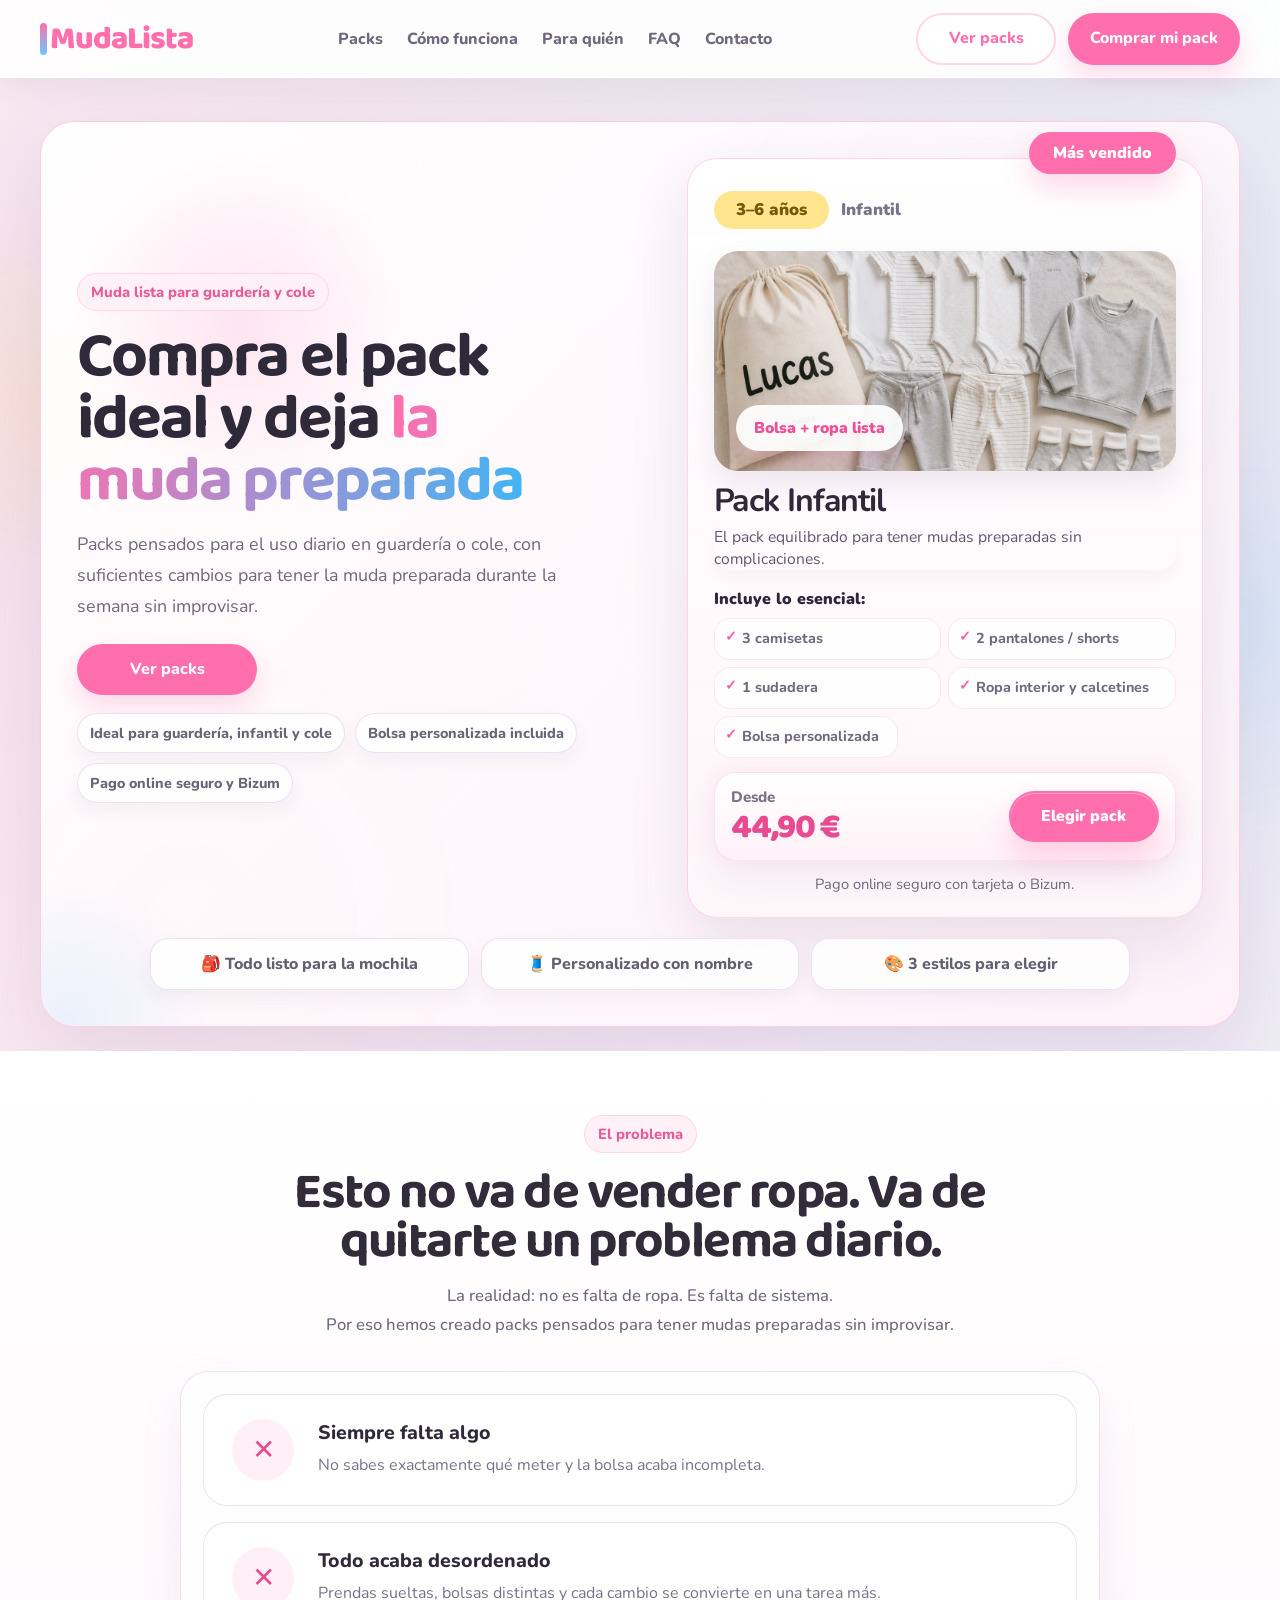
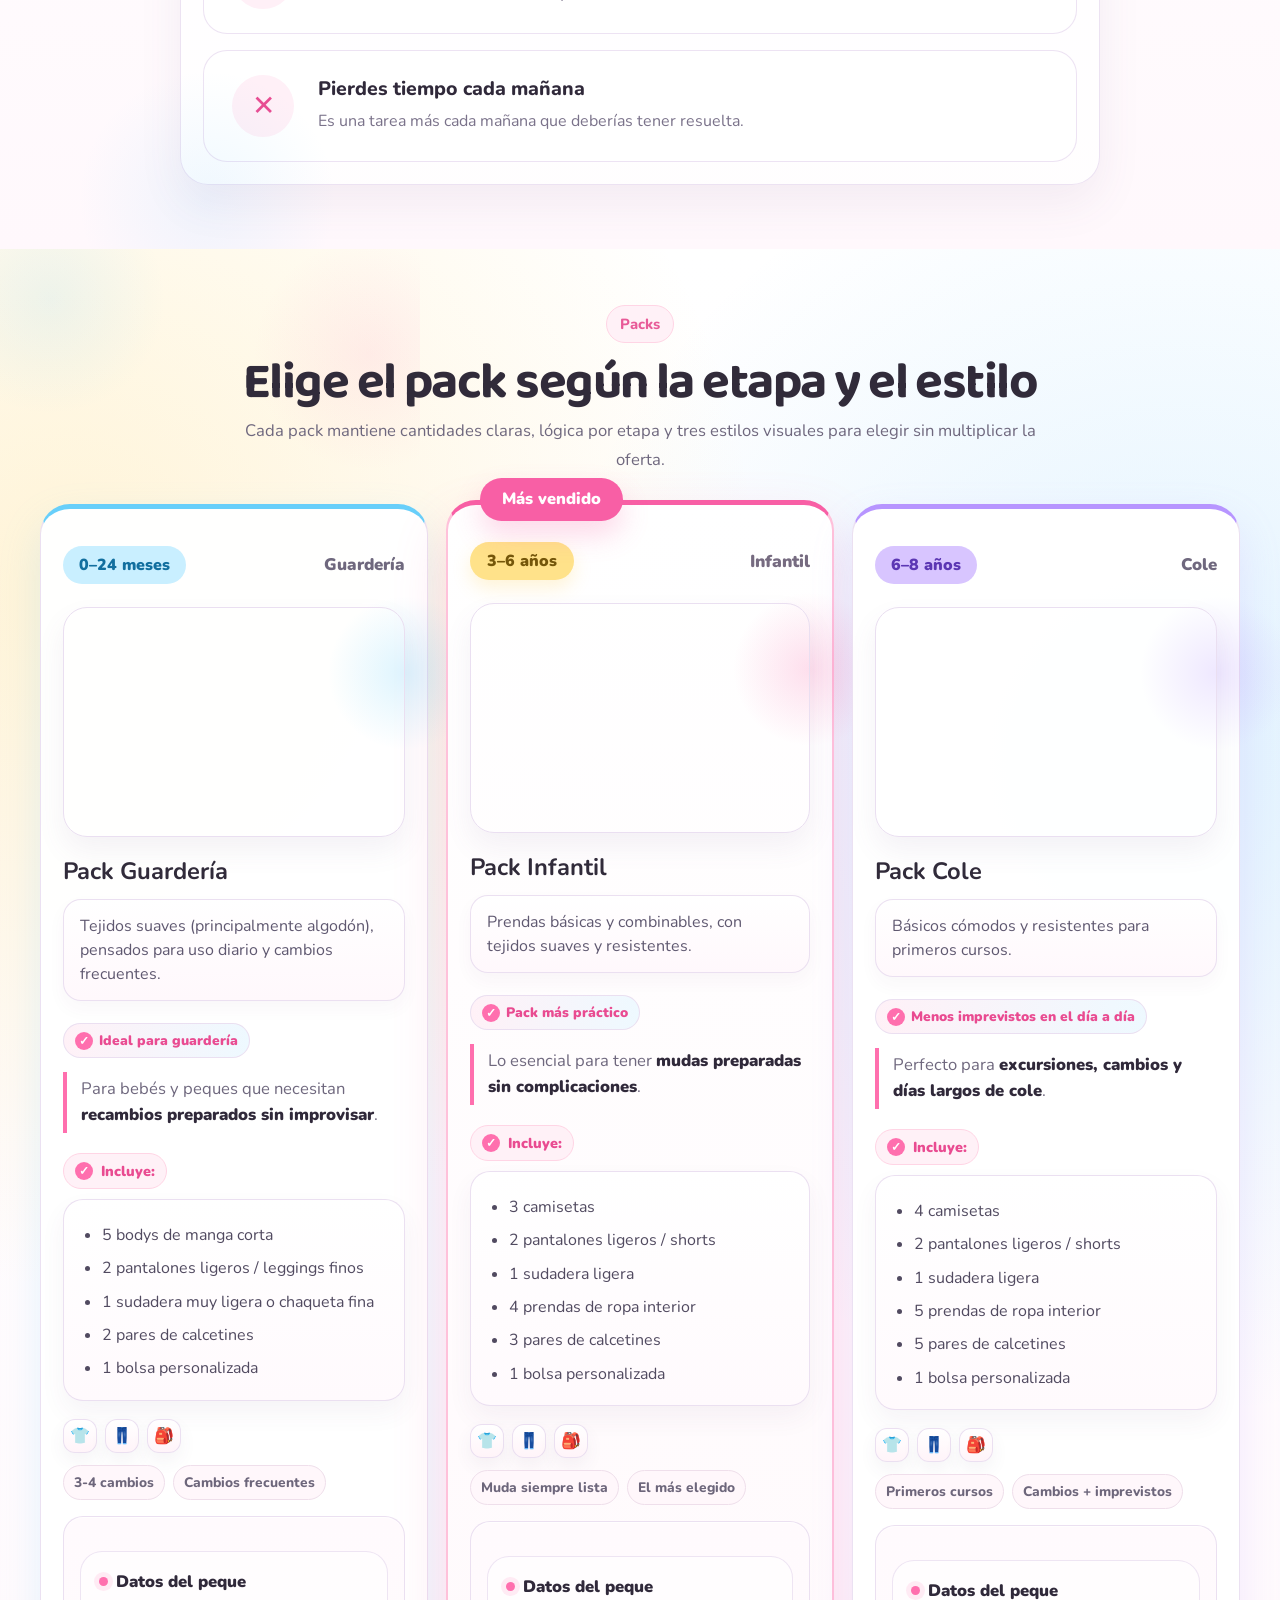
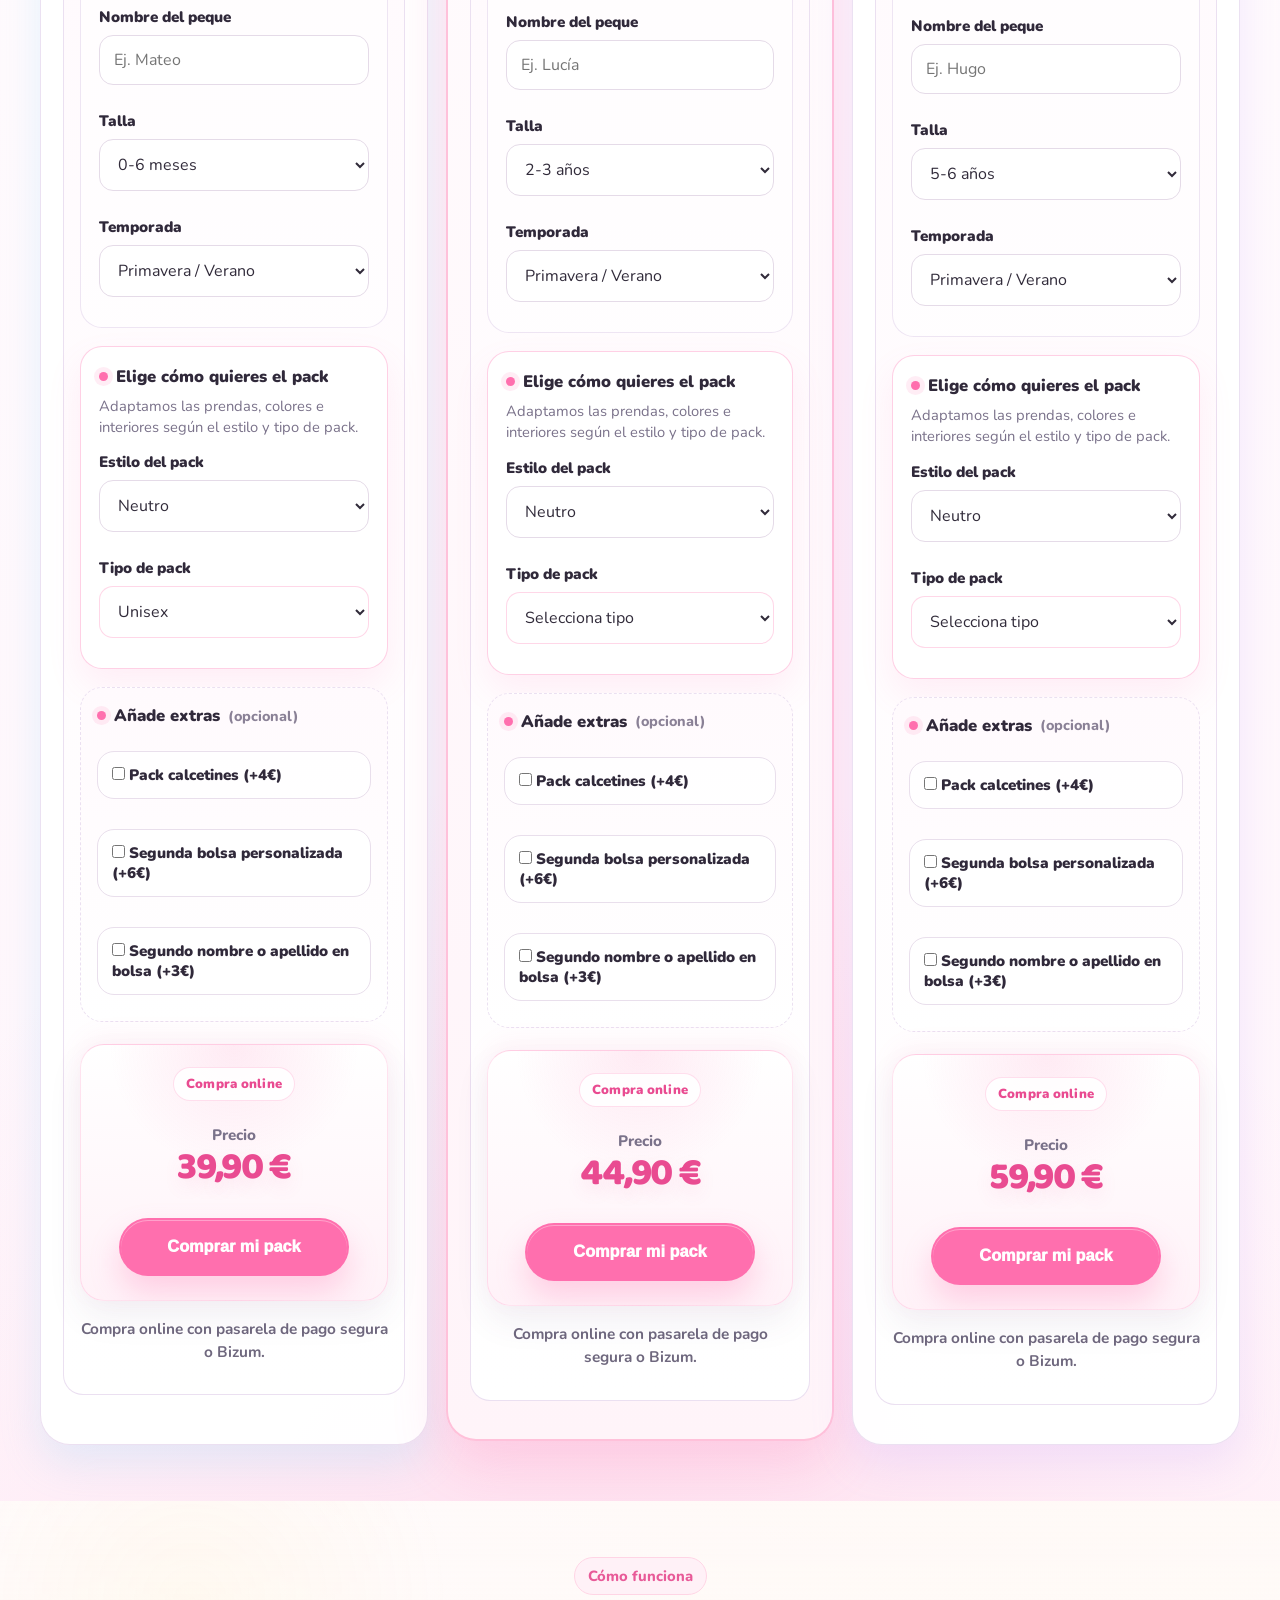
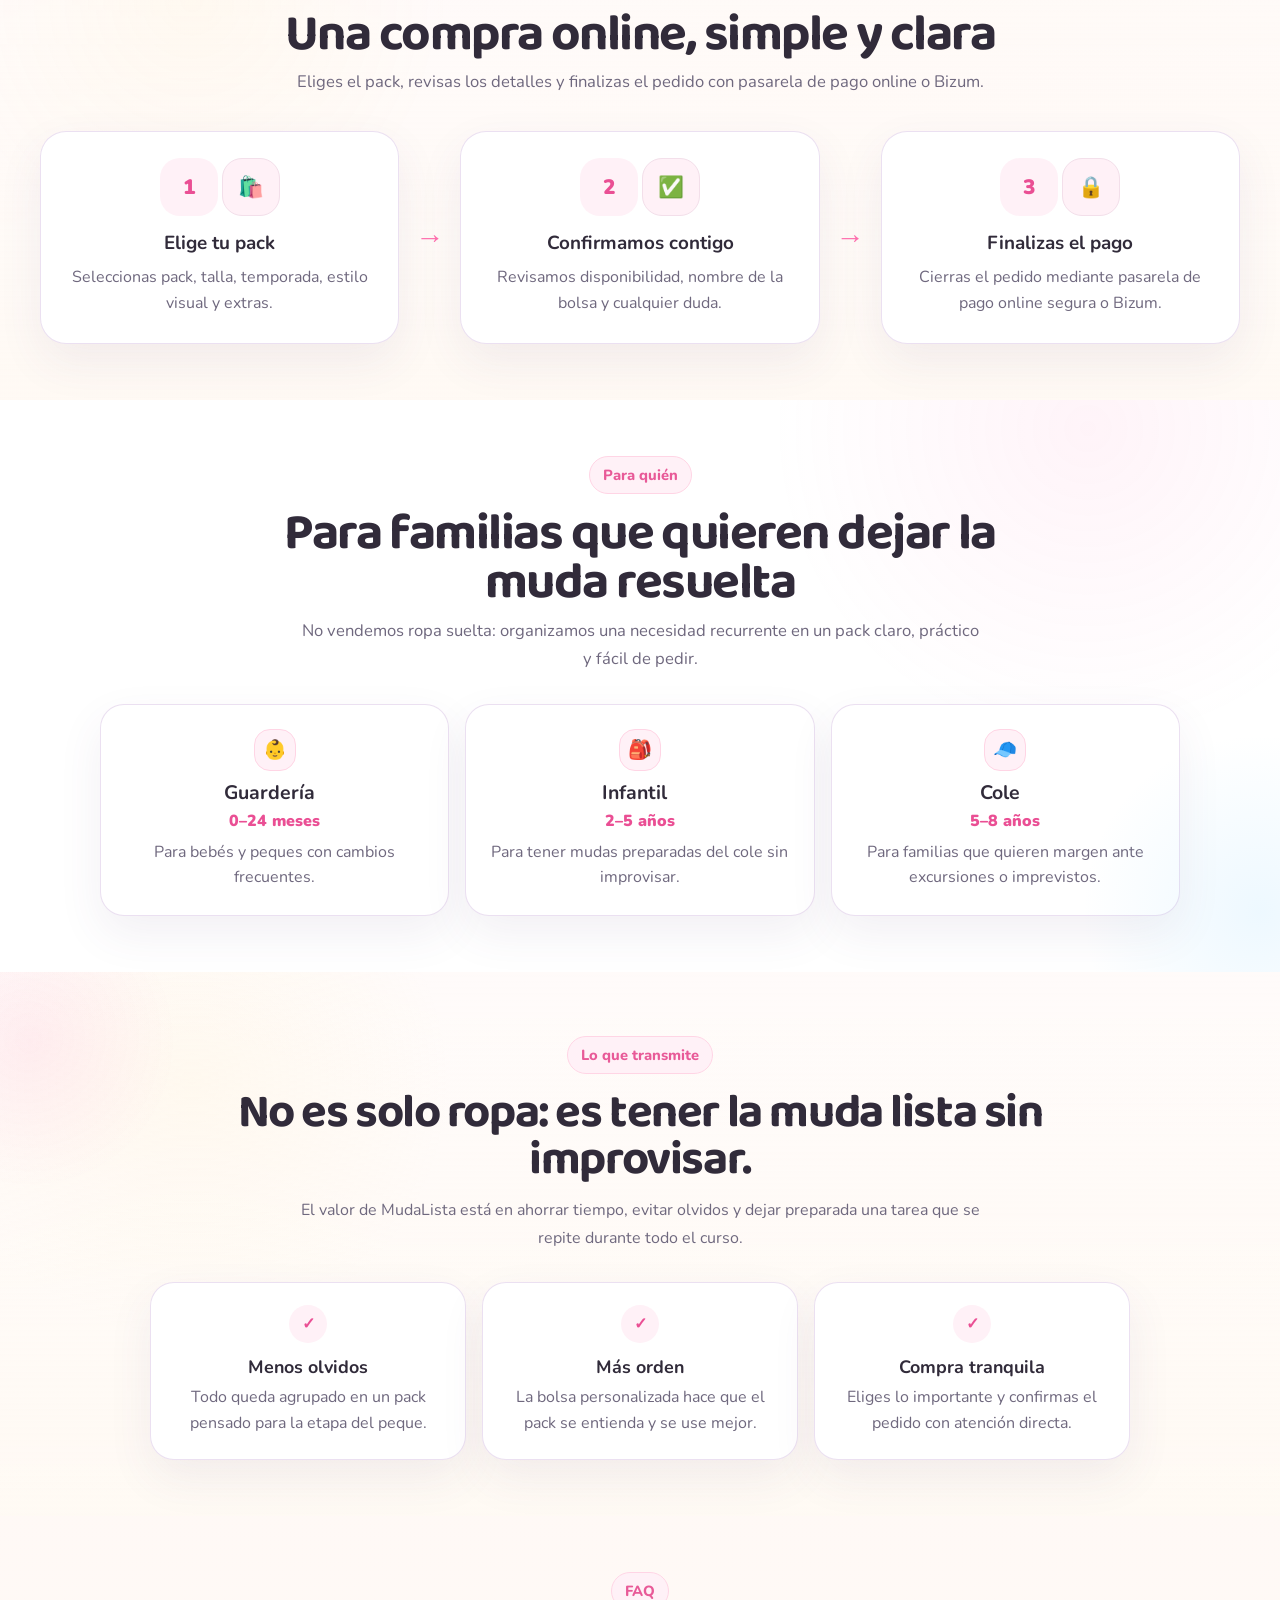
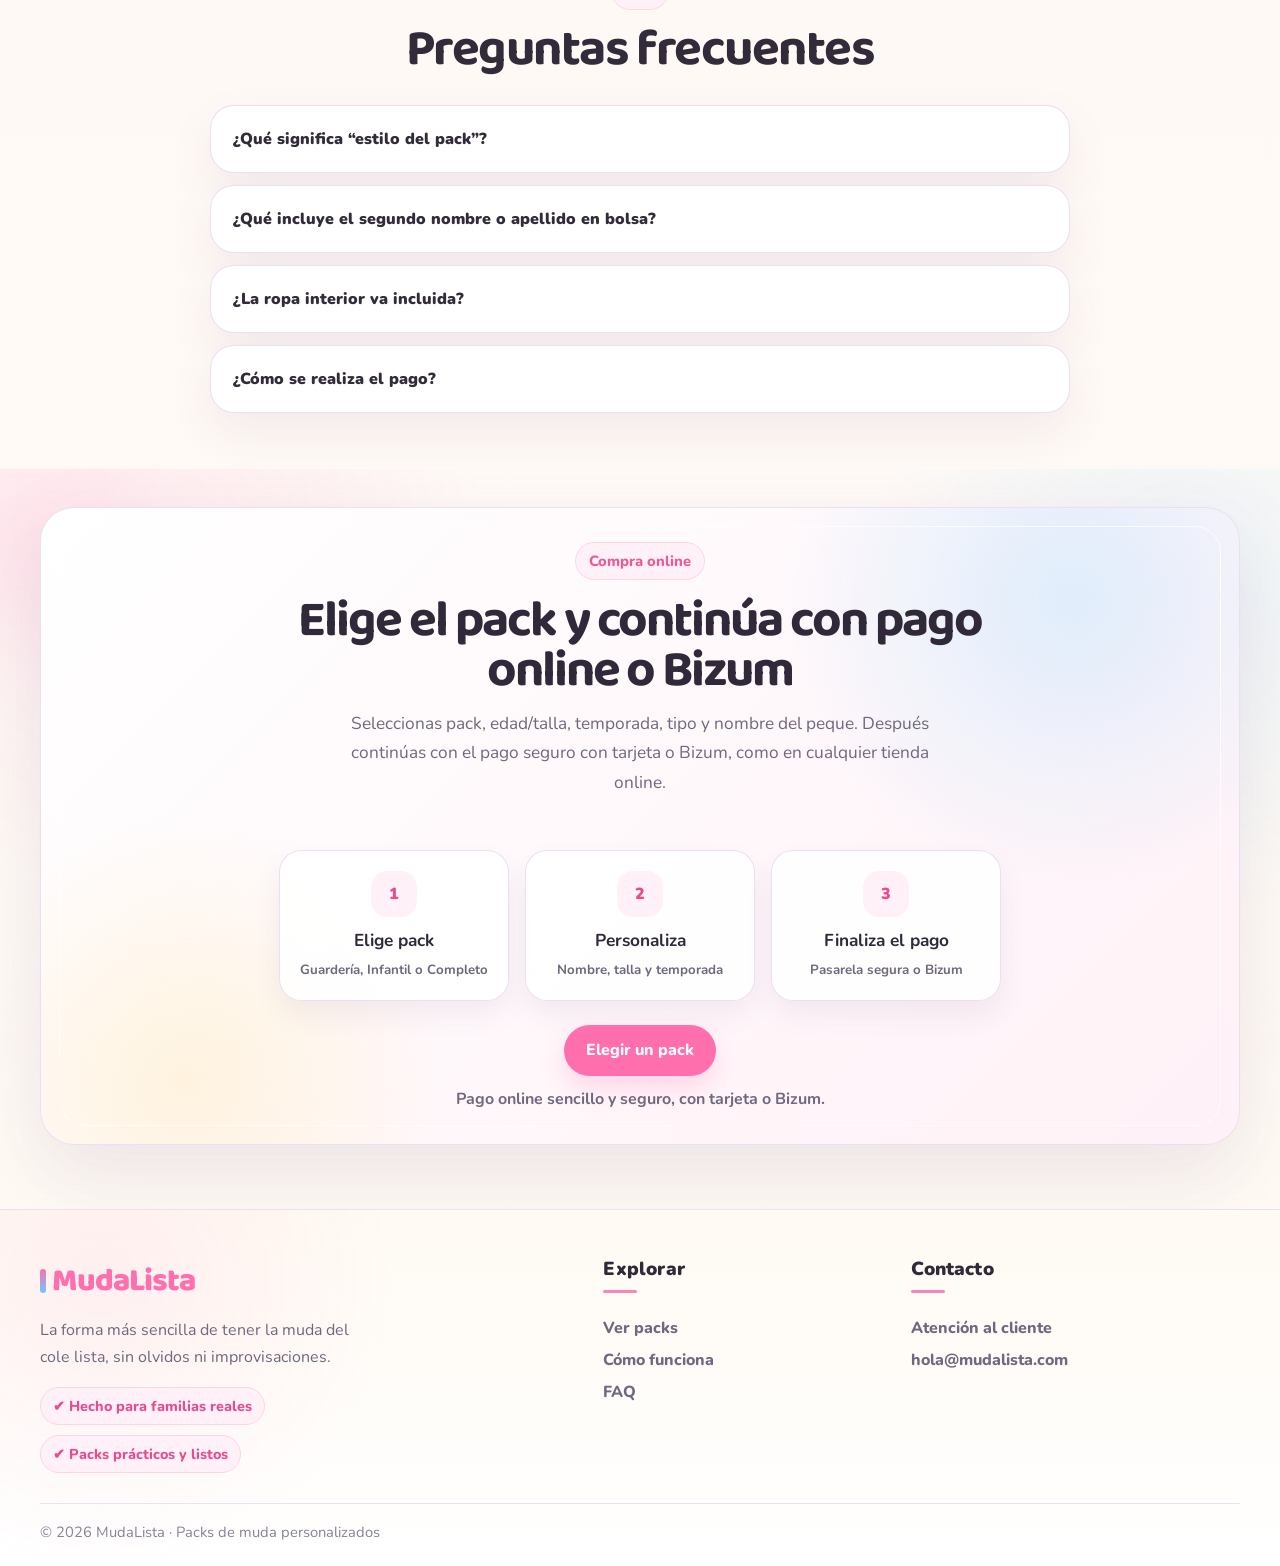
==== commit 1518670d: "Add files via upload" ====
--- a/index.html
+++ b/index.html
@@ -28,7 +28,7 @@
 
       <div class="header-actions">
         <a href="#packs" class="btn btn-light">Ver packs</a>
-        <a href="#packs" class="btn btn-primary">Pedir mi pack</a>
+        <a href="#packs" class="btn btn-primary">Comprar mi pack</a>
       </div>
 
       <button class="menu-toggle" id="menuBtn" aria-label="Abrir menú" aria-expanded="false">
@@ -42,7 +42,7 @@
       <a href="#para-quien">Para quién</a>
       <a href="#faq">FAQ</a>
       <a href="#footer-contacto">Contacto</a>
-      <a href="#packs" class="btn btn-primary mobile-cta">Pedir mi pack</a>
+      <a href="#packs" class="btn btn-primary mobile-cta">Comprar mi pack</a>
     </div>
   </header>
 
@@ -64,44 +64,43 @@
             <div class="hero-mini hero-fixed-mini">
               <span>Ideal para guardería, infantil y cole</span>
               <span>Bolsa personalizada incluida</span>
-              <span>Compra guiada por WhatsApp</span>
+              <span>Pago online seguro y Bizum</span>
             </div>
           </div>
 
           <div class="hero-visual hero-fixed-visual">
-            <div class="hero-card hero-fixed-card hero-product-card-pro">
-              <div class="hero-photo-frame"><img src="assets/hero_pack_pro.jpg" alt="Pack de muda MudaLista con ropa y bolsa personalizada"></div>
-              <div class="hero-badge">Más vendido</div>
-              <h3>Pack Infantil</h3><p class='muted'>Prendas básicas y combinables, con tejidos suaves y resistentes.</p>
-              <p>La opción más equilibrada para tener mudas preparadas en el cole de forma simple y sin improvisar.</p>
-
-              <div class="hero-stats">
-                <div class="stat-box">
-                  <strong>5</strong>
-                  <span>días cubiertos</span>
+            <div class="hero-card hero-fixed-card hero-product-card-pro hero-pack-summary-card">
+              <span class="hero-badge hero-badge-floating">Más vendido</span>
+              <div class="hero-card-headline">
+                <span class="age-pill age-pill-infantil">3–6 años</span>
+                <span class="product-label">Infantil</span>
+              </div>
+
+              <div class="hero-pack-main">
+                <div class="hero-pack-image"><img src="assets/pack_infantil_prueba.jpg" alt="Pack Infantil de prueba con ropa y bolsa personalizada"><span class="hero-image-chip">Bolsa + ropa lista</span></div>
+                <div class="hero-pack-copy">
+                  <h3>Pack Infantil</h3>
+                  <p class="muted">El pack equilibrado para tener mudas preparadas sin complicaciones.</p>
                 </div>
-                <div class="stat-box">
-                  <strong>2</strong>
-                  <span>pantalones</span>
-                </div>
-                <div class="stat-box">
-                  <strong>3</strong>
-                  <span>camisetas</span>
-                </div>
-                <div class="stat-box">
-                  <strong>4</strong>
-                  <span>interiores</span>
-                </div>
-              </div>
+              </div>
+
+              <div class="hero-includes-title">Incluye lo esencial:</div>
+              <ul class="hero-pack-list">
+                <li>3 camisetas</li>
+                <li>2 pantalones / shorts</li>
+                <li>1 sudadera</li>
+                <li>Ropa interior y calcetines</li>
+                <li>Bolsa personalizada</li>
+              </ul>
 
               <div class="hero-card-bottom">
                 <div>
                   <small>Desde</small>
-                  <div class="hero-price">39,90 €</div>
+                  <div class="hero-price">44,90 €</div>
                 </div>
-                <a href="#pack-infantil" class="btn btn-primary">Pedir mi pack</a>
-              </div>
-              <p class="hero-card-note">Reserva por WhatsApp. Pago seguro por Bizum o enlace de pago.</p>
+                <a href="#pack-infantil" class="btn btn-primary" data-open-pack="infantil">Elegir pack</a>
+              </div>
+              <p class="hero-card-note">Pago online seguro con tarjeta o Bizum.</p>
             </div>
           </div>
         </div>
@@ -223,15 +222,14 @@
                 </div>
               </div>
             </div>
-
             <div class="product-bottom product-bottom-centered">
               <div class="price-box">
                 <small>Precio</small>
                 <div class="price">39,90 €</div>
               </div>
-              <button class="btn btn-primary order-btn" data-pack-name="Pack Guardería" data-name-id="name-guarderia" data-size-id="size-guarderia" data-season-id="season-guarderia" data-style-id="style-guarderia" data-base-price="39,90 €" data-pack-key="guarderia">Pedir mi pack</button>
-            </div>
-            <p class="product-note">Reserva por WhatsApp. Pago seguro por Bizum o enlace de pago.</p>
+              <button class="btn btn-primary order-btn" data-pack-name="Pack Guardería" data-name-id="name-guarderia" data-size-id="size-guarderia" data-season-id="season-guarderia" data-style-id="style-guarderia" data-base-price="39,90 €" data-pack-key="guarderia">Comprar mi pack</button>
+            </div>
+            <p class="product-note">Compra online con pasarela de pago segura o Bizum.</p>
           </article>
 
           <article class="product-card featured" id="pack-infantil">
@@ -240,7 +238,7 @@
               <span class="age-pill age-pill-infantil">3–6 años</span>
               <span class="product-label">Infantil</span>
             </div>
-<img class="pack-real-image" src="assets/pack_infantil_realista.jpg" alt="Mockup realista del Pack Infantil con ropa y bolsa personalizada">
+<img class="pack-real-image" src="assets/pack_infantil_prueba.jpg" alt="Pack Infantil de prueba con ropa y bolsa personalizada" loading="lazy" decoding="async">
 <h3>Pack Infantil</h3><p class='muted'>Prendas básicas y combinables, con tejidos suaves y resistentes.</p>
             <div class="conversion-badge">Pack más práctico</div>
             <p class="product-subtitle">Lo esencial para tener <strong>mudas preparadas sin complicaciones</strong>.</p>
@@ -300,15 +298,14 @@
                 </div>
               </div>
             </div>
-
             <div class="product-bottom product-bottom-centered">
               <div class="price-box">
                 <small>Precio</small>
                 <div class="price">44,90 €</div>
               </div>
-              <button class="btn btn-primary order-btn" data-pack-name="Pack Infantil" data-name-id="name-infantil" data-size-id="size-infantil" data-season-id="season-infantil" data-style-id="style-infantil" data-base-price="44,90 €" data-pack-key="infantil">Pedir mi pack</button>
-            </div>
-            <p class="product-note">Reserva por WhatsApp. Pago seguro por Bizum o enlace de pago.</p>
+              <button class="btn btn-primary order-btn" data-pack-name="Pack Infantil" data-name-id="name-infantil" data-size-id="size-infantil" data-season-id="season-infantil" data-style-id="style-infantil" data-base-price="44,90 €" data-pack-key="infantil">Comprar mi pack</button>
+            </div>
+            <p class="product-note">Compra online con pasarela de pago segura o Bizum.</p>
           </article>
 
           <article class="product-card" id="pack-completo">
@@ -376,15 +373,14 @@
                 </div>
               </div>
             </div>
-
             <div class="product-bottom product-bottom-centered">
               <div class="price-box">
                 <small>Precio</small>
                 <div class="price">59,90 €</div>
               </div>
-              <button class="btn btn-primary order-btn" data-pack-name="Pack Cole" data-name-id="name-completo" data-size-id="size-completo" data-season-id="season-completo" data-style-id="style-completo" data-base-price="59,90 €" data-pack-key="completo">Pedir mi pack</button>
-            </div>
-            <p class="product-note">Reserva por WhatsApp. Pago seguro por Bizum o enlace de pago.</p>
+              <button class="btn btn-primary order-btn" data-pack-name="Pack Cole" data-name-id="name-completo" data-size-id="size-completo" data-season-id="season-completo" data-style-id="style-completo" data-base-price="59,90 €" data-pack-key="completo">Comprar mi pack</button>
+            </div>
+            <p class="product-note">Compra online con pasarela de pago segura o Bizum.</p>
           </article>
         </div>
       </div>
@@ -394,8 +390,8 @@
       <div class="container">
         <div class="section-head center narrow">
           <span class="section-tag">Cómo funciona</span>
-          <h2>Una compra guiada, simple y clara</h2>
-          <p>Eliges el pack, confirmamos contigo los detalles y finalizas el pedido con un método de pago seguro.</p>
+          <h2>Una compra online, simple y clara</h2>
+          <p>Eliges el pack, revisas los detalles y finalizas el pedido con pasarela de pago online o Bizum.</p>
         </div>
 
         <div class="process-row">
@@ -414,7 +410,7 @@
           <div class="process-step">
             <span>3</span>
             <span class="process-step-icon">🔒</span><h3>Finalizas el pago</h3>
-            <p>Cierras el pedido mediante Bizum o enlace de pago seguro.</p>
+            <p>Cierras el pedido mediante pasarela de pago online segura o Bizum.</p>
           </div>
         </div>
       </div>
@@ -487,18 +483,18 @@
         
           <div class="faq-item">
             <button class="faq-question">¿Cómo se realiza el pago?</button>
-            <div class="faq-answer"><p>Tras confirmar talla, temporada, estilo y disponibilidad por WhatsApp, te enviamos un método de pago seguro mediante Bizum o enlace de pago.</p></div>
+            <div class="faq-answer"><p>El pago se realiza al finalizar el pedido mediante pasarela de pago online segura o Bizum. Antes de pagar deberás completar los datos obligatorios del pack seleccionado.</p></div>
           </div>
 </div>
       </div>
     </section>
 
-    <section class="section cta-section cierre-pro-section">
+    <section class="section cta-section cierre-pro-section" id="checkout">
       <div class="container cierre-pro-box">
         <div class="cierre-pro-copy">
-          <span class="section-tag">Compra guiada</span>
-          <h2>Elige el pack y envíanos el pedido por WhatsApp en menos de 1 minuto</h2>
-          <p>No necesitas completar un checkout largo. Seleccionas pack, edad/talla, temporada y nombre del peque. Recibimos todo listo para confirmar disponibilidad y preparar el pedido.</p>
+          <span class="section-tag">Compra online</span>
+          <h2>Elige el pack y continúa con pago online o Bizum</h2>
+          <p>Seleccionas pack, edad/talla, temporada, tipo y nombre del peque. Después continúas con el pago seguro con tarjeta o Bizum, como en cualquier tienda online.</p>
         </div>
 
         <div class="cierre-pro-steps">
@@ -514,21 +510,22 @@
           </div>
           <div class="cierre-step">
             <span>3</span>
-            <strong>Confirma pedido por WhatsApp</strong>
-            <small>Te ayudamos a cerrar el pedido</small>
-          </div>
-        </div>
+            <strong>Finaliza el pago</strong>
+            <small>Pasarela segura o Bizum</small>
+          </div>
+        </div>
+
 
         <div class="cierre-pro-action">
-          <a href="#packs" class="btn btn-primary cierre-pro-btn">Pedir pack ahora por WhatsApp</a>
-          <p>Sin pagos online complicados. Primero confirmamos contigo los detalles.</p>
+          <a href="#packs" class="btn btn-primary">Elegir un pack</a>
+          <p>Pago online sencillo y seguro, con tarjeta o Bizum.</p>
         </div>
       </div>
     </section>
   </main>
 
   
-<footer class="site-footer footer-pro">
+<footer id="footer-contacto" class="site-footer footer-pro">
   <div class="container footer-pro-inner">
 
     <div class="footer-brand-block">
@@ -549,7 +546,7 @@
 
     <div class="footer-col">
       <h4>Contacto</h4>
-      <a href="https://wa.me/34600000000" target="_blank">WhatsApp directo</a>
+      <a href="https://wa.me/34600000000?text=Hola%20MudaLista%2C%20necesito%20ayuda%20con%20un%20pack" target="_blank" rel="noopener">Atención al cliente</a>
       <a href="mailto:hola@mudalista.com">hola@mudalista.com</a>
     </div>
 
--- a/style.css
+++ b/style.css
@@ -554,7 +554,7 @@
   background:#f3f0f7;
 }
 
-/* Compra guiada centering */
+/* Compra online centering */
 .cta-section{
   text-align:center;
 }
@@ -3895,7 +3895,7 @@
 }
 
 .product-bottom-centered::before {
-  content: "Reserva asistida";
+  content: "Compra online";
   display: inline-flex;
   align-items: center;
   justify-content: center;
@@ -3962,3 +3962,1026 @@
   font-size: .96rem !important;
   line-height: 1.5 !important;
 }
+
+
+/* === Corrección visual HERO Pack: mismo lenguaje que sección de packs === */
+/* Mantiene textos y métricas, solo adapta el diseño visual */
+.hero-product-card-pro {
+  position: relative !important;
+  overflow: visible !important;
+  background:
+    radial-gradient(circle at 86% 5%, rgba(255,111,174,.12), transparent 30%),
+    linear-gradient(180deg,#fff 0%,#fff8fc 100%) !important;
+  border: 2px solid rgba(255,111,174,.42) !important;
+  border-radius: 34px !important;
+  padding: 28px !important;
+  box-shadow: 0 28px 70px rgba(255,111,174,.13) !important;
+}
+
+.hero-product-card-pro .hero-photo-frame {
+  height: 250px !important;
+  margin: 0 0 24px !important;
+  border-radius: 26px !important;
+  border: 1px solid rgba(234,223,241,.95) !important;
+  box-shadow: 0 14px 32px rgba(77,52,96,.08) !important;
+  background: #fff !important;
+}
+
+.hero-product-card-pro .hero-photo-frame img {
+  width: 100% !important;
+  height: 100% !important;
+  object-fit: cover !important;
+}
+
+.hero-product-card-pro .hero-photo-frame::after {
+  display: none !important;
+}
+
+.hero-product-card-pro .hero-badge {
+  position: absolute !important;
+  top: -22px !important;
+  left: 50% !important;
+  transform: translateX(-50%) !important;
+  z-index: 5 !important;
+  min-width: 180px !important;
+  justify-content: center !important;
+  text-align: center !important;
+  background: #ff6fae !important;
+  color: #fff !important;
+  border-radius: 999px !important;
+  padding: 14px 24px !important;
+  box-shadow: 0 16px 30px rgba(255,111,174,.24) !important;
+}
+
+.hero-product-card-pro h3 {
+  text-align: left !important;
+  font-size: clamp(2rem, 3.2vw, 2.7rem) !important;
+  line-height: 1.05 !important;
+  letter-spacing: -.035em !important;
+  color: #30293a !important;
+  margin: 0 0 14px !important;
+}
+
+.hero-product-card-pro .muted {
+  background: linear-gradient(180deg,#fff,#fff8fc) !important;
+  border: 1px solid rgba(234,223,241,.95) !important;
+  border-radius: 18px !important;
+  padding: 14px 16px !important;
+  margin: 0 0 16px !important;
+  color: #5f5870 !important;
+  font-size: 1.02rem !important;
+  line-height: 1.5 !important;
+  box-shadow: 0 8px 18px rgba(90,62,110,.04) !important;
+}
+
+.hero-product-card-pro > p:not(.hero-card-note):not(.muted) {
+  border-left: 4px solid #ff6fae !important;
+  padding: 4px 0 4px 14px !important;
+  margin: 0 0 22px !important;
+  color: #6f687e !important;
+  line-height: 1.58 !important;
+}
+
+/* Mantener el bloque de métricas intacto en estructura, pero encajado mejor */
+.hero-product-card-pro .hero-stats {
+  margin-top: 18px !important;
+  margin-bottom: 22px !important;
+}
+
+.hero-product-card-pro .stat-box {
+  background: #fff !important;
+  border: 1px solid rgba(234,223,241,.95) !important;
+  border-radius: 22px !important;
+  box-shadow: 0 12px 26px rgba(90,62,110,.045) !important;
+}
+
+/* Cierre de precio del hero con el mismo estilo premium del CTA */
+.hero-product-card-pro .hero-card-bottom {
+  display: flex !important;
+  flex-direction: column !important;
+  align-items: center !important;
+  justify-content: center !important;
+  text-align: center !important;
+  width: 100% !important;
+  background:
+    radial-gradient(circle at 50% 0%, rgba(255,111,174,.14), transparent 42%),
+    linear-gradient(180deg,#ffffff 0%,#fff2f8 100%) !important;
+  border: 1px solid rgba(255,111,174,.18) !important;
+  border-radius: 24px !important;
+  padding: 22px 18px 24px !important;
+  margin-top: 22px !important;
+  box-shadow:
+    0 -8px 24px rgba(255,111,174,.07),
+    0 16px 34px rgba(95,58,115,.08) !important;
+}
+
+.hero-product-card-pro .hero-card-bottom::before {
+  content: "Compra online";
+  display: inline-flex;
+  align-items: center;
+  justify-content: center;
+  margin: 0 auto 10px;
+  padding: 7px 12px;
+  border-radius: 999px;
+  background: rgba(255,255,255,.88);
+  border: 1px solid rgba(255,111,174,.22);
+  color: #e94b91;
+  font-size: .82rem;
+  font-weight: 900;
+}
+
+.hero-product-card-pro .hero-card-bottom small {
+  display: block !important;
+  text-align: center !important;
+  color: #7a728a !important;
+  font-weight: 800 !important;
+  font-size: .95rem !important;
+}
+
+.hero-product-card-pro .hero-price {
+  display: block !important;
+  text-align: center !important;
+  color: #e94b91 !important;
+  font-size: clamp(2rem, 3vw, 2.45rem) !important;
+  line-height: 1 !important;
+  font-weight: 950 !important;
+  letter-spacing: -.035em !important;
+  margin-top: 4px !important;
+}
+
+.hero-product-card-pro .hero-card-bottom .btn {
+  display: block !important;
+  min-width: 230px !important;
+  min-height: 58px !important;
+  margin: 16px auto 0 !important;
+  padding: 17px 28px !important;
+  border-radius: 999px !important;
+  font-size: 1.02rem !important;
+  font-weight: 950 !important;
+  box-shadow:
+    0 16px 30px rgba(255,111,174,.28),
+    inset 0 1px 0 rgba(255,255,255,.35) !important;
+}
+
+.hero-product-card-pro .hero-card-note {
+  text-align: center !important;
+  margin-top: 16px !important;
+  color: #6f687e !important;
+  font-size: .96rem !important;
+  line-height: 1.5 !important;
+}
+
+@media (max-width: 780px) {
+  .hero-product-card-pro {
+    padding: 22px !important;
+  }
+
+  .hero-product-card-pro .hero-photo-frame {
+    height: 210px !important;
+  }
+}
+
+/* === Ajuste solicitado: Hero Pack Infantil más compacto y equilibrado === */
+.hero-product-card-pro {
+  max-width: 460px !important;
+  padding: 20px !important;
+  border-radius: 28px !important;
+  overflow: hidden !important;
+}
+
+.hero-product-card-pro .hero-photo-frame {
+  height: 160px !important;
+  margin-bottom: 14px !important;
+  border-radius: 20px !important;
+}
+
+.hero-product-card-pro .hero-badge {
+  top: 14px !important;
+  left: auto !important;
+  right: 14px !important;
+  transform: none !important;
+  min-width: auto !important;
+  padding: 8px 13px !important;
+  font-size: .82rem !important;
+}
+
+.hero-product-card-pro h3 {
+  font-size: clamp(1.65rem, 2.4vw, 2.15rem) !important;
+  margin-bottom: 8px !important;
+}
+
+.hero-product-card-pro .muted {
+  padding: 10px 12px !important;
+  margin-bottom: 10px !important;
+  font-size: .95rem !important;
+  line-height: 1.42 !important;
+}
+
+.hero-product-card-pro > p:not(.hero-card-note):not(.muted) {
+  margin-bottom: 12px !important;
+  padding-left: 10px !important;
+  font-size: .94rem !important;
+  line-height: 1.45 !important;
+}
+
+.hero-product-card-pro .hero-stats {
+  grid-template-columns: repeat(4, 1fr) !important;
+  gap: 8px !important;
+  margin: 12px 0 14px !important;
+}
+
+.hero-product-card-pro .stat-box {
+  padding: 9px 6px !important;
+  border-radius: 16px !important;
+}
+
+.hero-product-card-pro .stat-box strong {
+  font-size: 1.45rem !important;
+}
+
+.hero-product-card-pro .stat-box span {
+  font-size: .76rem !important;
+  line-height: 1.15 !important;
+}
+
+.hero-product-card-pro .hero-card-bottom {
+  flex-direction: row !important;
+  justify-content: space-between !important;
+  text-align: left !important;
+  padding: 14px !important;
+  margin-top: 12px !important;
+  border-radius: 20px !important;
+}
+
+.hero-product-card-pro .hero-card-bottom::before {
+  content: none !important;
+}
+
+.hero-product-card-pro .hero-card-bottom small,
+.hero-product-card-pro .hero-price {
+  text-align: left !important;
+}
+
+.hero-product-card-pro .hero-price {
+  font-size: 1.85rem !important;
+}
+
+.hero-product-card-pro .hero-card-bottom .btn {
+  min-width: 150px !important;
+  min-height: 48px !important;
+  margin: 0 !important;
+  padding: 13px 16px !important;
+  font-size: .94rem !important;
+}
+
+.hero-product-card-pro .hero-card-note {
+  margin-top: 10px !important;
+  font-size: .88rem !important;
+}
+
+.checkout-summary {
+  margin: 18px 0 6px;
+  padding: 18px;
+  background: rgba(255,255,255,.82);
+  border: 1px solid rgba(234,223,241,.95);
+  border-radius: 22px;
+  box-shadow: 0 12px 26px rgba(90,62,110,.06);
+}
+.checkout-summary strong { display:block; margin-bottom:6px; font-weight:950; color:#30293a; }
+.checkout-summary p { margin:0; color:#6f687e; line-height:1.55; }
+.payment-methods { display:flex; flex-wrap:wrap; gap:8px; margin-top:12px; }
+.payment-methods span { padding:7px 10px; border-radius:999px; background:#fff1f7; border:1px solid #ffd5e5; color:#e94b91; font-weight:900; font-size:.85rem; }
+
+@media (max-width: 780px) {
+  .hero-product-card-pro .hero-stats { grid-template-columns: repeat(2, 1fr) !important; }
+  .hero-product-card-pro .hero-card-bottom { flex-direction: column !important; text-align:center !important; }
+  .hero-product-card-pro .hero-card-bottom small,
+  .hero-product-card-pro .hero-price { text-align:center !important; }
+  .hero-product-card-pro .hero-card-bottom .btn { width:100% !important; }
+}
+
+
+/* === Revisión: cabecera Pack Infantil más similar a la tarjeta de packs === */
+.hero-pack-summary-card {
+  max-width: 440px !important;
+  padding: 22px !important;
+  border-radius: 30px !important;
+  border: 1px solid rgba(248, 95, 165, .24) !important;
+  background:
+    linear-gradient(180deg, rgba(255,255,255,.96), rgba(255,247,251,.94)) !important;
+  box-shadow: 0 24px 60px rgba(84,58,108,.12) !important;
+}
+
+.hero-pack-summary-card .hero-badge-floating {
+  position: absolute !important;
+  top: 14px !important;
+  right: 16px !important;
+  left: auto !important;
+  transform: none !important;
+  z-index: 4 !important;
+}
+
+.hero-pack-summary-card .hero-card-headline {
+  display: flex !important;
+  align-items: center !important;
+  justify-content: flex-start !important;
+  gap: 8px !important;
+  margin: 0 104px 14px 0 !important;
+}
+
+.hero-pack-summary-card .hero-pack-main {
+  display: grid !important;
+  grid-template-columns: 116px 1fr !important;
+  gap: 16px !important;
+  align-items: center !important;
+  margin-bottom: 14px !important;
+}
+
+.hero-pack-summary-card .hero-pack-image {
+  height: 116px !important;
+  border-radius: 22px !important;
+  overflow: hidden !important;
+  background: #fff !important;
+  box-shadow: 0 14px 30px rgba(84,58,108,.10) !important;
+}
+
+.hero-pack-summary-card .hero-pack-image img {
+  width: 100% !important;
+  height: 100% !important;
+  object-fit: cover !important;
+  display: block !important;
+}
+
+.hero-pack-summary-card h3 {
+  text-align: left !important;
+  font-size: clamp(1.75rem, 2.5vw, 2.2rem) !important;
+  margin: 0 0 8px !important;
+  line-height: 1.02 !important;
+}
+
+.hero-pack-summary-card .muted {
+  text-align: left !important;
+  padding: 0 !important;
+  background: transparent !important;
+  border: 0 !important;
+  margin: 0 !important;
+  font-size: .98rem !important;
+  line-height: 1.42 !important;
+}
+
+.hero-pack-summary-card .hero-includes-title {
+  font-weight: 950 !important;
+  color: #2f2639 !important;
+  margin: 12px 0 8px !important;
+}
+
+.hero-pack-summary-card .hero-pack-list {
+  display: grid !important;
+  grid-template-columns: 1fr 1fr !important;
+  gap: 8px 10px !important;
+  padding: 0 !important;
+  margin: 0 0 16px !important;
+  list-style: none !important;
+}
+
+.hero-pack-summary-card .hero-pack-list li {
+  position: relative !important;
+  padding: 10px 10px 10px 28px !important;
+  border-radius: 16px !important;
+  background: rgba(255,255,255,.78) !important;
+  border: 1px solid rgba(248,95,165,.15) !important;
+  color: #706a80 !important;
+  font-size: .9rem !important;
+  line-height: 1.22 !important;
+  font-weight: 750 !important;
+}
+
+.hero-pack-summary-card .hero-pack-list li::before {
+  content: "✓" !important;
+  position: absolute !important;
+  left: 10px !important;
+  top: 9px !important;
+  color: #f85fa5 !important;
+  font-weight: 950 !important;
+}
+
+.hero-pack-summary-card .hero-card-bottom {
+  display: flex !important;
+  align-items: center !important;
+  justify-content: space-between !important;
+  gap: 14px !important;
+  text-align: left !important;
+  padding: 14px 16px !important;
+  margin-top: 0 !important;
+  border-radius: 22px !important;
+}
+
+.hero-pack-summary-card .hero-card-bottom .btn {
+  min-width: 150px !important;
+  min-height: 48px !important;
+  margin: 0 !important;
+  padding: 14px 20px !important;
+  font-size: .98rem !important;
+}
+
+.hero-pack-summary-card .hero-price {
+  font-size: clamp(1.8rem, 2.7vw, 2.25rem) !important;
+  text-align: left !important;
+}
+
+.hero-pack-summary-card .hero-card-note {
+  margin: 12px 0 0 !important;
+  font-size: .92rem !important;
+}
+
+@media (max-width: 780px) {
+  .hero-pack-summary-card .hero-pack-main {
+    grid-template-columns: 96px 1fr !important;
+  }
+
+  .hero-pack-summary-card .hero-pack-image {
+    height: 96px !important;
+  }
+
+  .hero-pack-summary-card .hero-pack-list {
+    grid-template-columns: 1fr !important;
+  }
+
+  .hero-pack-summary-card .hero-card-bottom {
+    flex-direction: column !important;
+    text-align: center !important;
+  }
+
+  .hero-pack-summary-card .hero-price {
+    text-align: center !important;
+  }
+}
+
+
+/* === Ajuste final solicitado: sin recuadro extra en compra online === */
+.checkout-summary { display: none !important; }
+
+/* === Cabecera Pack Infantil: tarjeta compacta, equilibrada y similar a sección de packs === */
+.hero-pack-summary-card { max-width: 430px !important; padding: 20px !important; }
+.hero-pack-summary-card .hero-card-headline { margin-bottom: 12px !important; }
+.hero-pack-summary-card .hero-pack-main { grid-template-columns: 104px 1fr !important; gap: 14px !important; }
+.hero-pack-summary-card .hero-pack-image { height: 104px !important; }
+.hero-pack-summary-card .hero-pack-list { gap: 7px !important; margin-bottom: 14px !important; }
+.hero-pack-summary-card .hero-pack-list li { padding: 9px 9px 9px 27px !important; min-height: 42px !important; display: flex !important; align-items: center !important; }
+.hero-pack-summary-card .hero-card-bottom { background: linear-gradient(180deg,#ffffff 0%,#fff2f8 100%) !important; border: 1px solid rgba(255,111,174,.18) !important; }
+
+/* === Ajuste cabecera Pack Infantil hero: más parecido al card de packs + sudadera === */
+.hero-pack-summary-card {
+  padding-top: 26px !important;
+}
+
+.hero-pack-summary-card .hero-badge-floating {
+  top: 20px !important;
+  right: 24px !important;
+  padding: 12px 20px !important;
+  border-radius: 999px !important;
+  font-size: 1rem !important;
+  line-height: 1 !important;
+  box-shadow: 0 12px 24px rgba(248,95,165,.24) !important;
+}
+
+.hero-pack-summary-card .hero-card-headline {
+  display: flex !important;
+  align-items: center !important;
+  justify-content: flex-start !important;
+  gap: 12px !important;
+  margin: 0 150px 18px 0 !important;
+  min-height: 46px !important;
+}
+
+.hero-pack-summary-card .age-pill-infantil {
+  padding: 12px 22px !important;
+  border-radius: 999px !important;
+  font-size: 1.05rem !important;
+  font-weight: 950 !important;
+  background: #ffe68e !important;
+  color: #74570a !important;
+  box-shadow: none !important;
+}
+
+.hero-pack-summary-card .product-label {
+  font-size: 1.05rem !important;
+  font-weight: 950 !important;
+  color: #7a728a !important;
+  white-space: nowrap !important;
+}
+
+.hero-pack-summary-card .hero-pack-list {
+  grid-template-columns: 1fr 1fr !important;
+}
+
+.hero-pack-summary-card .hero-pack-list li:nth-child(5) {
+  grid-column: 1 / -1 !important;
+}
+
+@media (max-width: 780px) {
+  .hero-pack-summary-card .hero-badge-floating {
+    top: 18px !important;
+    right: 18px !important;
+  }
+
+  .hero-pack-summary-card .hero-card-headline {
+    margin-right: 0 !important;
+    padding-right: 138px !important;
+    min-height: 42px !important;
+  }
+
+  .hero-pack-summary-card .age-pill-infantil {
+    padding: 10px 16px !important;
+    font-size: .98rem !important;
+  }
+}
+
+
+/* === Ajustes finales: badge integrado, imagen mayor, chips equilibrados y stock === */
+.hero-pack-summary-card{
+  max-width: 540px !important;
+  padding: 28px 26px 22px !important;
+  overflow: visible !important;
+}
+.hero-pack-summary-card .hero-badge-floating{
+  top: -19px !important;
+  right: 24px !important;
+  transform: none !important;
+  padding: 13px 24px !important;
+  border: 4px solid #fff7fb !important;
+  box-shadow: 0 14px 28px rgba(248,95,165,.26) !important;
+}
+.hero-pack-summary-card .hero-card-headline{ margin: 0 160px 18px 0 !important; }
+.hero-pack-summary-card .hero-pack-main{
+  grid-template-columns: 148px 1fr !important;
+  gap: 18px !important;
+  margin-bottom: 18px !important;
+}
+.hero-pack-summary-card .hero-pack-image{
+  height: 138px !important;
+  border-radius: 24px !important;
+}
+.hero-pack-summary-card .hero-pack-list li:nth-child(5){
+  grid-column: auto !important;
+  justify-self: start !important;
+  width: max-content !important;
+  max-width: 100% !important;
+  padding-right: 18px !important;
+}
+.stock-status{
+  margin: 14px 0 0 !important;
+  padding: 10px 14px !important;
+  border-radius: 999px !important;
+  display: inline-flex !important;
+  align-items: center !important;
+  gap: 8px !important;
+  font-weight: 850 !important;
+  font-size: .92rem !important;
+  color: #4d7c36 !important;
+  background: #f2faed !important;
+  border: 1px solid #d8edca !important;
+}
+.stock-status::before{content:"✓"; font-weight:950;}
+.stock-status.is-out{
+  color: #9a3958 !important;
+  background: #fff0f5 !important;
+  border-color: #ffc6da !important;
+}
+.stock-status.is-out::before{content:"!";}
+.order-btn.is-disabled,.order-btn:disabled{
+  opacity: .55 !important;
+  cursor: not-allowed !important;
+  box-shadow: none !important;
+  filter: grayscale(.08) !important;
+}
+@media (max-width: 780px){
+  .hero-pack-summary-card{ max-width:100% !important; padding:28px 18px 20px !important; }
+  .hero-pack-summary-card .hero-card-headline{ margin-right:0 !important; padding-right:132px !important; }
+  .hero-pack-summary-card .hero-pack-main{ grid-template-columns:122px 1fr !important; }
+  .hero-pack-summary-card .hero-pack-image{ height:118px !important; }
+  .hero-pack-summary-card .hero-pack-list li:nth-child(5){ width:auto !important; }
+}
+
+/* === Pulido final solicitado: badge sin borde, imagen con más presencia, footer y stock discreto === */
+.hero-pack-summary-card .hero-badge-floating,
+#pack-infantil .featured-badge-floating{
+  border: none !important;
+  outline: none !important;
+  box-shadow: 0 14px 28px rgba(248,95,165,.24) !important;
+}
+.hero-pack-summary-card .hero-badge-floating{ top: -27px !important; right: 26px !important; }
+#pack-infantil .featured-badge-floating{ top: -27px !important; left: 32px !important; }
+.hero-pack-summary-card .hero-pack-main{ grid-template-columns: 172px 1fr !important; gap: 22px !important; }
+.hero-pack-summary-card .hero-pack-image{ height: 158px !important; }
+.hero-pack-summary-card .hero-pack-image img{ width: 100% !important; height: 100% !important; object-fit: cover !important; }
+.footer-col h4{
+  font-size: 1.18rem !important;
+  font-weight: 950 !important;
+  color: #2f2939 !important;
+  letter-spacing: .01em !important;
+  margin-bottom: 14px !important;
+}
+.footer-col h4::after{
+  content: "";
+  display: block;
+  width: 34px;
+  height: 3px;
+  margin-top: 8px;
+  border-radius: 999px;
+  background: #f85fa5;
+  opacity: .75;
+}
+.stock-row{ display:flex !important; justify-content:center !important; margin: 12px 0 4px !important; }
+.stock-status{
+  margin:0 !important;
+  padding:5px 10px !important;
+  border-radius:999px !important;
+  display:inline-flex !important;
+  align-items:center !important;
+  gap:6px !important;
+  font-size:.78rem !important;
+  line-height:1 !important;
+  font-weight:850 !important;
+  color:#3f7a37 !important;
+  background:#eef8eb !important;
+  border:1px solid #d9efcf !important;
+}
+.stock-status::before{ content:"✓" !important; font-size:.88rem !important; font-weight:950 !important; }
+.stock-status.stock-pending{ color:#776f86 !important; background:#f7f4f8 !important; border-color:#ece3f0 !important; }
+.stock-status.stock-pending::before{ content:"·" !important; font-size:1.1rem !important; line-height:.7 !important; }
+.stock-status.is-out{ color:#b33a62 !important; background:#fff1f6 !important; border-color:#ffc8dc !important; }
+.stock-status.is-out::before{ content:"×" !important; }
+.order-btn.is-disabled,.order-btn:disabled{ opacity:.55 !important; cursor:not-allowed !important; filter:grayscale(.08) !important; }
+@media (max-width:780px){
+  .hero-pack-summary-card .hero-pack-main{grid-template-columns:136px 1fr !important;gap:16px !important;}
+  .hero-pack-summary-card .hero-pack-image{height:128px !important;}
+  .hero-pack-summary-card .hero-badge-floating{right:18px !important;}
+}
+@media (max-width:560px){
+  .hero-pack-summary-card .hero-pack-main{grid-template-columns:1fr !important;}
+  .hero-pack-summary-card .hero-pack-image{height:170px !important;max-width:230px !important;}
+}
+
+
+/* === Ajuste solicitado: conservar diseño anterior y solo ampliar/reubicar imagen hero Pack Infantil === */
+.hero-pack-summary-card .hero-pack-main{
+  grid-template-columns: 1fr !important;
+  gap: 14px !important;
+  align-items: start !important;
+}
+.hero-pack-summary-card .hero-pack-image{
+  width: 100% !important;
+  height: 220px !important;
+  max-width: none !important;
+  border-radius: 24px !important;
+}
+.hero-pack-summary-card .hero-pack-image img{
+  width: 100% !important;
+  height: 100% !important;
+  object-fit: cover !important;
+  display: block !important;
+}
+.hero-pack-summary-card .hero-pack-copy{
+  width: 100% !important;
+}
+.stock-row{
+  display: none !important;
+}
+@media (max-width: 780px){
+  .hero-pack-summary-card .hero-pack-image{ height: 190px !important; }
+}
+@media (max-width: 560px){
+  .hero-pack-summary-card .hero-pack-image{ height: 170px !important; max-width:none !important; }
+}
+
+/* === Últimos ajustes: imagen real del pack + chip sobre imagen + checkout preparado === */
+.hero-pack-summary-card .hero-pack-image{
+  position: relative !important;
+  overflow: hidden !important;
+}
+.hero-pack-summary-card .hero-pack-image img{
+  object-position: center center !important;
+}
+.hero-image-chip{
+  position:absolute;
+  left:22px;
+  bottom:20px;
+  z-index:2;
+  display:inline-flex;
+  align-items:center;
+  justify-content:center;
+  padding:12px 18px;
+  border-radius:999px;
+  background:rgba(255,255,255,.92);
+  color:#ee4f98;
+  font-weight:950;
+  font-size:.98rem;
+  box-shadow:0 14px 30px rgba(238,79,152,.16);
+}
+.checkout-panel{
+  display:flex;
+  flex-direction:column;
+  align-items:center;
+  gap:14px;
+}
+.checkout-summary{
+  width:100%;
+  max-width:620px;
+  padding:20px 24px;
+  border-radius:24px;
+  background:rgba(255,255,255,.78);
+  border:1px solid rgba(248,95,165,.18);
+  text-align:center;
+  color:#746d84;
+}
+.checkout-summary strong,
+.checkout-summary span{
+  display:block;
+}
+.checkout-summary strong{
+  color:#2f2939;
+  margin-bottom:8px;
+  font-size:1.1rem;
+}
+.checkout-buttons{
+  display:flex;
+  flex-wrap:wrap;
+  justify-content:center;
+  gap:12px;
+}
+.checkout-note,
+.checkout-empty{
+  margin:0;
+  color:#746d84;
+  font-weight:750;
+  text-align:center;
+}
+.pack-focus{
+  animation: packFocusPulse 1.2s ease;
+}
+@keyframes packFocusPulse{
+  0%{ box-shadow:0 0 0 0 rgba(248,95,165,.32); }
+  55%{ box-shadow:0 0 0 12px rgba(248,95,165,.08); }
+  100%{ box-shadow:0 0 0 0 rgba(248,95,165,0); }
+}
+@media (max-width:560px){
+  .hero-image-chip{ left:14px; bottom:14px; padding:10px 14px; font-size:.9rem; }
+  .checkout-buttons{ flex-direction:column; width:100%; }
+  .checkout-buttons .btn{ width:100%; }
+}
+
+/* === Pago desde botón Comprar mi pack === */
+.payment-modal{
+  position:fixed;
+  inset:0;
+  z-index:9999;
+  display:flex;
+  align-items:center;
+  justify-content:center;
+  padding:24px;
+  background:rgba(48,41,58,.34);
+  backdrop-filter:blur(6px);
+}
+.payment-modal-card{
+  position:relative;
+  width:min(560px,100%);
+  padding:28px;
+  border:1px solid rgba(244,163,193,.55);
+  border-radius:28px;
+  background:linear-gradient(180deg,#fff 0%,#fff7fb 100%);
+  box-shadow:0 30px 90px rgba(48,41,58,.18);
+  text-align:center;
+}
+.payment-modal-close{
+  position:absolute;
+  top:14px;
+  right:16px;
+  width:36px;
+  height:36px;
+  border:0;
+  border-radius:999px;
+  background:#fff;
+  color:#6f687e;
+  font-size:26px;
+  line-height:1;
+  cursor:pointer;
+}
+.payment-modal-card h3{
+  margin:10px 0 16px;
+  font-size:30px;
+  color:#30293a;
+}
+.payment-modal-summary{
+  display:grid;
+  gap:6px;
+  margin:0 auto 20px;
+  color:#6f687e;
+  line-height:1.45;
+}
+.payment-modal-summary strong{
+  color:#30293a;
+  font-size:18px;
+}
+.payment-modal-actions{
+  display:flex;
+  gap:12px;
+  justify-content:center;
+  flex-wrap:wrap;
+}
+.payment-modal-note{
+  margin:16px 0 0;
+  font-size:13px;
+  color:#7b7388;
+}
+@media (max-width:640px){
+  .payment-modal-actions{flex-direction:column;}
+  .payment-modal-actions .btn{width:100%;}
+}
+
+/* === Pulido modal de pago + rendimiento visual === */
+.payment-modal{
+  background:rgba(43,37,52,.42) !important;
+  backdrop-filter:blur(8px) saturate(110%) !important;
+}
+.payment-modal-card{
+  width:min(650px,calc(100% - 28px)) !important;
+  padding:34px 38px 36px !important;
+  border-radius:34px !important;
+  border:1px solid rgba(255,183,214,.72) !important;
+  background:linear-gradient(180deg,#fff 0%,#fff8fb 100%) !important;
+  box-shadow:0 34px 100px rgba(47,41,57,.22), 0 0 0 1px rgba(255,255,255,.65) inset !important;
+}
+.payment-modal-card .section-tag{ margin-bottom:18px !important; }
+.payment-modal-card h3{
+  margin:0 !important;
+  font-size:clamp(2rem,4vw,3rem) !important;
+  line-height:1.05 !important;
+  letter-spacing:-.02em !important;
+}
+.payment-modal-card h3::after{
+  content:"";
+  display:block;
+  width:100%;
+  max-width:420px;
+  height:1px;
+  margin:22px auto 20px;
+  background:linear-gradient(90deg,rgba(248,95,165,0),rgba(248,95,165,.36),rgba(248,95,165,0));
+}
+.payment-modal-summary{
+  max-width:440px !important;
+  margin:0 auto 24px !important;
+  padding:0 !important;
+  gap:7px !important;
+  color:#756e84 !important;
+  font-size:1.02rem !important;
+}
+.payment-modal-summary strong{
+  font-size:1.2rem !important;
+  margin-bottom:4px !important;
+}
+.payment-modal-actions{ gap:14px !important; margin-top:6px !important; }
+.payment-modal-actions .btn{
+  min-width:190px !important;
+  justify-content:center !important;
+  box-shadow:0 12px 25px rgba(248,95,165,.14);
+}
+.payment-modal-actions .btn-secondary{
+  box-shadow:none !important;
+  border-width:2px !important;
+}
+.payment-modal-note{
+  max-width:500px !important;
+  margin:20px auto 0 !important;
+  padding-top:16px !important;
+  border-top:1px solid rgba(234,223,241,.9) !important;
+  font-size:.92rem !important;
+  line-height:1.45 !important;
+}
+.payment-modal-close{
+  background:transparent !important;
+  color:#756e84 !important;
+  font-weight:900 !important;
+  transition:transform .18s ease, color .18s ease, background .18s ease;
+}
+.payment-modal-close:hover{
+  transform:scale(1.06);
+  color:#30293a !important;
+  background:#fff1f7 !important;
+}
+.pack-real-image{ content-visibility:auto; }
+@media (max-width:640px){
+  .payment-modal{align-items:flex-end !important; padding:12px !important;}
+  .payment-modal-card{padding:30px 20px 24px !important; border-radius:28px !important;}
+  .payment-modal-note{font-size:.86rem !important;}
+}
+
+/* === Pulido final modal de pago: limpio, premium y sin texto interno === */
+.payment-modal{
+  animation: paymentFadeIn .18s ease-out both !important;
+}
+.payment-modal-card{
+  transform-origin: center center;
+  animation: paymentCardIn .24s cubic-bezier(.2,.8,.2,1) both !important;
+}
+.payment-modal-summary{
+  display:flex !important;
+  flex-direction:column !important;
+  align-items:center !important;
+}
+.payment-modal-summary span b{
+  color:#3a3146 !important;
+  font-weight:900 !important;
+}
+.payment-modal-actions .btn{
+  transition: transform .18s ease, box-shadow .18s ease, background .18s ease, border-color .18s ease !important;
+}
+.payment-modal-actions .btn:hover{
+  transform: translateY(-2px) !important;
+}
+.payment-modal-actions .btn:active{
+  transform: translateY(0) scale(.98) !important;
+}
+.payment-modal-actions .btn-primary:hover{
+  box-shadow:0 16px 34px rgba(248,95,165,.24) !important;
+}
+.payment-modal-actions .btn-secondary:hover{
+  border-color:#f85fa5 !important;
+  background:#fff7fb !important;
+}
+.payment-modal-note{
+  max-width:none !important;
+  width:auto !important;
+  display:inline-block !important;
+  margin:18px auto 0 !important;
+  padding:8px 14px !important;
+  border-top:0 !important;
+  border-radius:999px !important;
+  background:#fff1f7 !important;
+  border:1px solid #ffd3e6 !important;
+  color:#7a7188 !important;
+  font-size:.9rem !important;
+  font-weight:800 !important;
+  line-height:1.25 !important;
+}
+@keyframes paymentFadeIn{
+  from{opacity:0;}
+  to{opacity:1;}
+}
+@keyframes paymentCardIn{
+  from{opacity:0; transform:translateY(14px) scale(.985);}
+  to{opacity:1; transform:translateY(0) scale(1);}
+}
+@media (prefers-reduced-motion: reduce){
+  .payment-modal,
+  .payment-modal-card,
+  .payment-modal-actions .btn,
+  .payment-modal-close{
+    animation:none !important;
+    transition:none !important;
+  }
+}
+
+/* === Ajuste final modal premium + contacto === */
+.payment-modal-card h3::after{
+  max-width:360px !important;
+  margin:18px auto 18px !important;
+  background:linear-gradient(90deg,rgba(234,223,241,0),rgba(234,223,241,.95),rgba(234,223,241,0)) !important;
+}
+.payment-modal-summary{
+  max-width:390px !important;
+  margin-bottom:20px !important;
+  gap:5px !important;
+  line-height:1.38 !important;
+}
+.payment-modal-summary strong{
+  margin-bottom:8px !important;
+}
+.payment-modal-actions{
+  margin-top:18px !important;
+}
+.payment-modal-actions .btn-secondary{
+  border-color:#e5d8ee !important;
+  color:#30293a !important;
+  background:#fff !important;
+}
+.payment-modal-actions .btn-secondary:hover{
+  border-color:#f85fa5 !important;
+  background:#fff7fb !important;
+  box-shadow:0 10px 24px rgba(248,95,165,.10) !important;
+}
+.payment-modal-note{
+  margin-top:16px !important;
+  color:#7a7188 !important;
+  background:#fff7fb !important;
+}
+.footer-col h4{
+  display:inline-block;
+}
+.footer-col a[href*="wa.me"]{
+  cursor:pointer;
+}
+@media (max-width:640px){
+  .payment-modal-summary{max-width:100% !important;}
+  .payment-modal-card h3::after{max-width:260px !important;}
+}
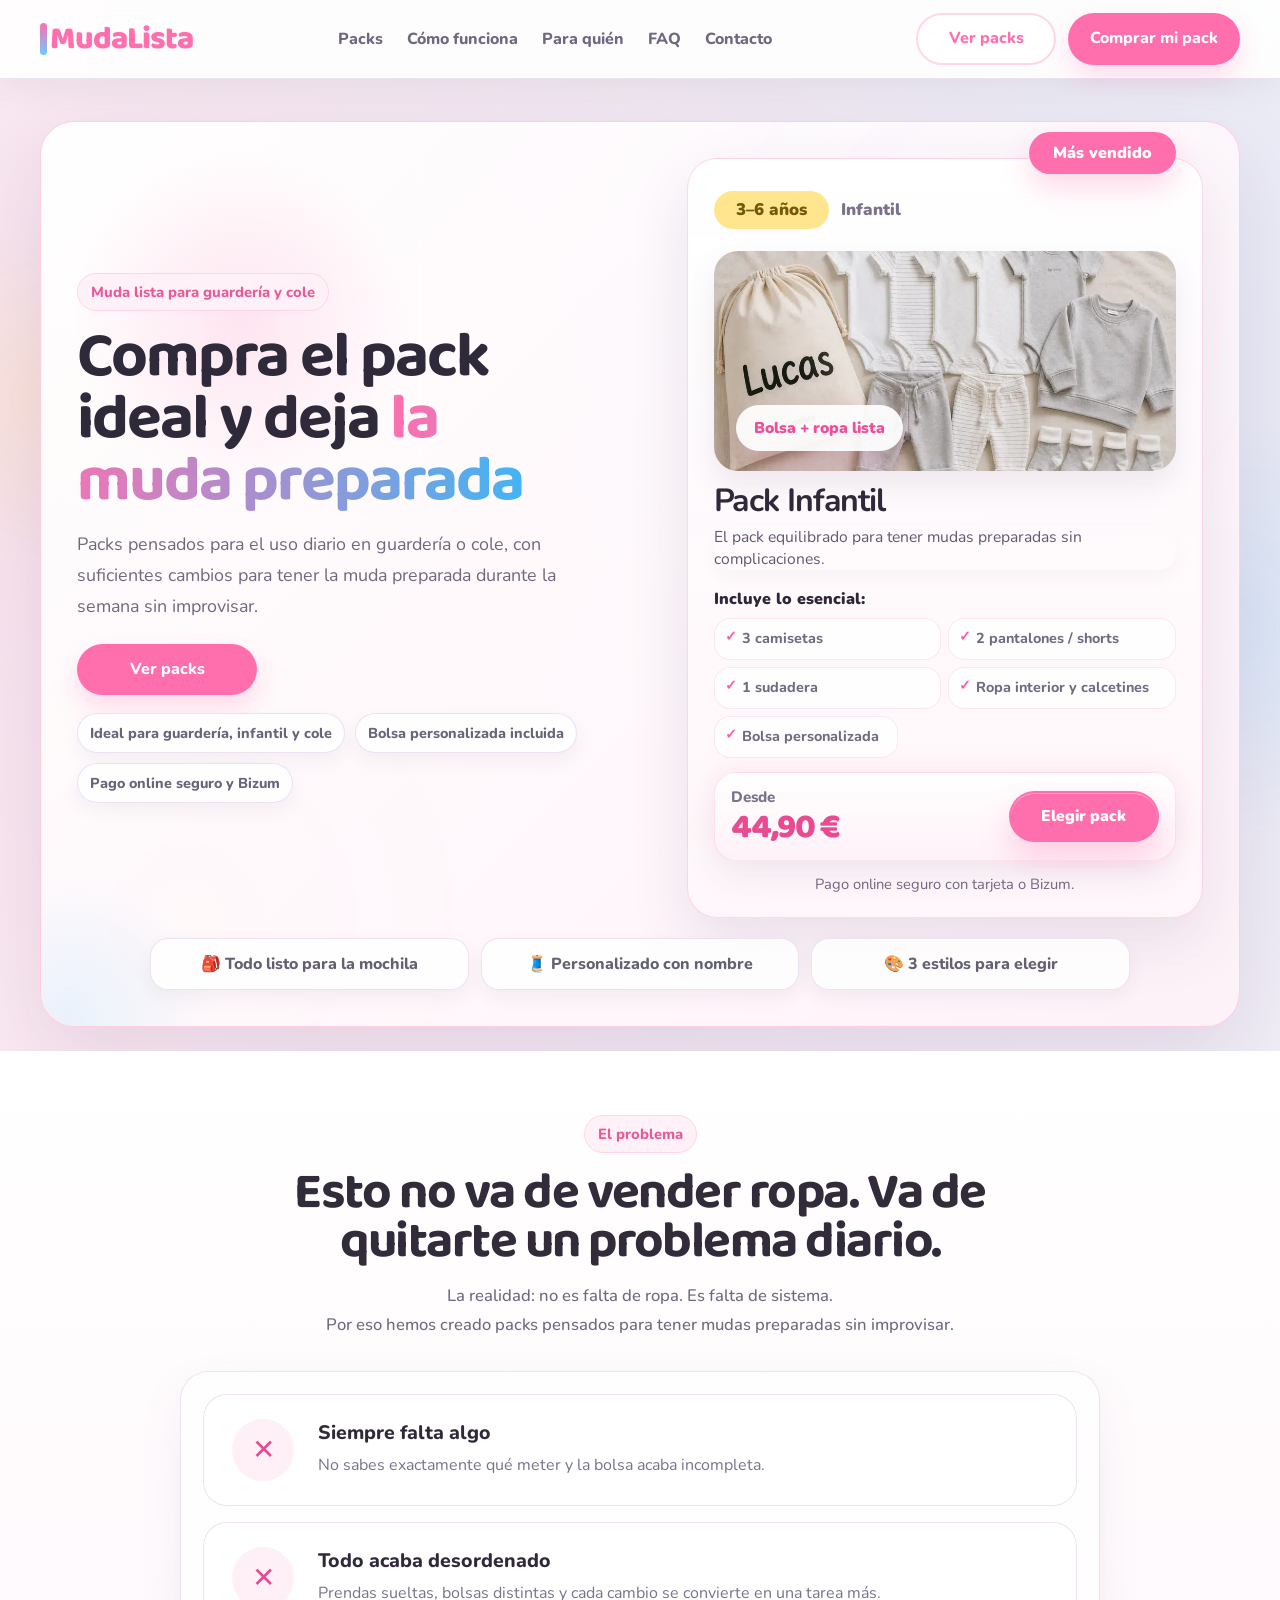
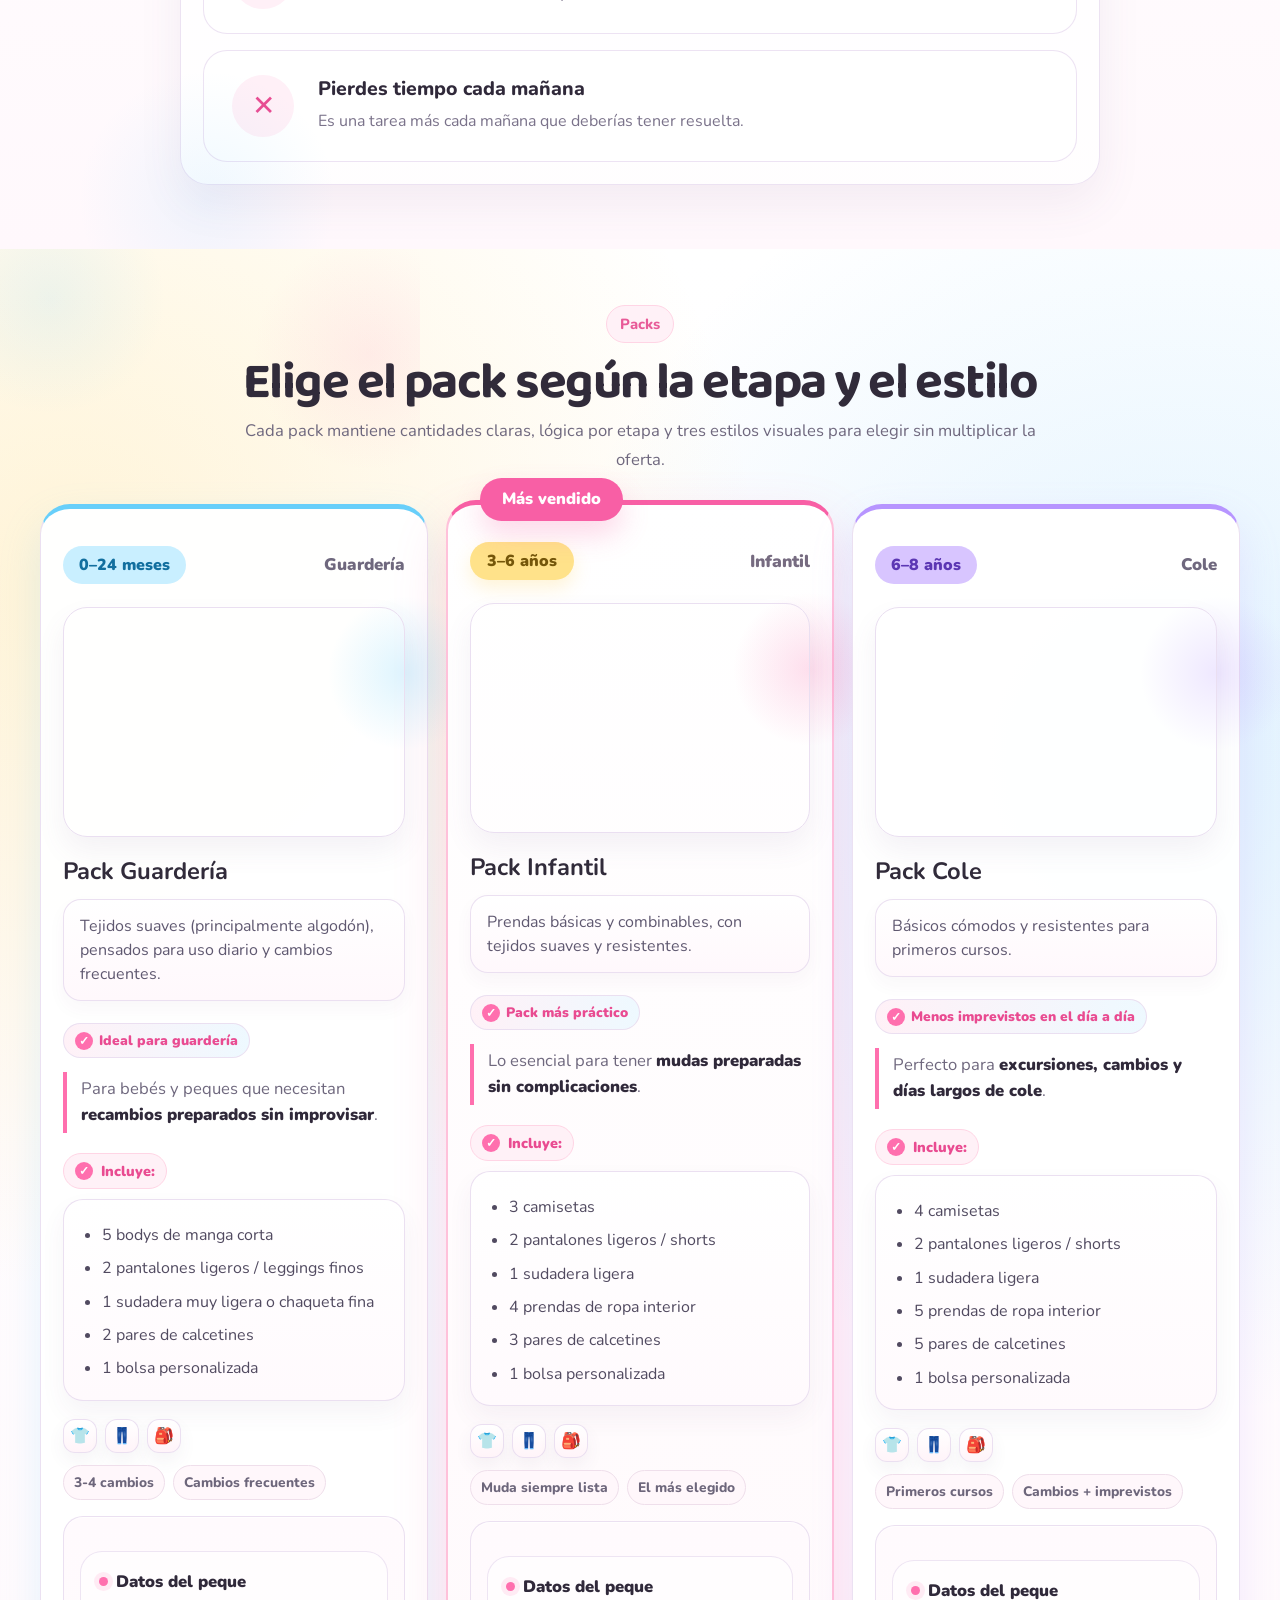
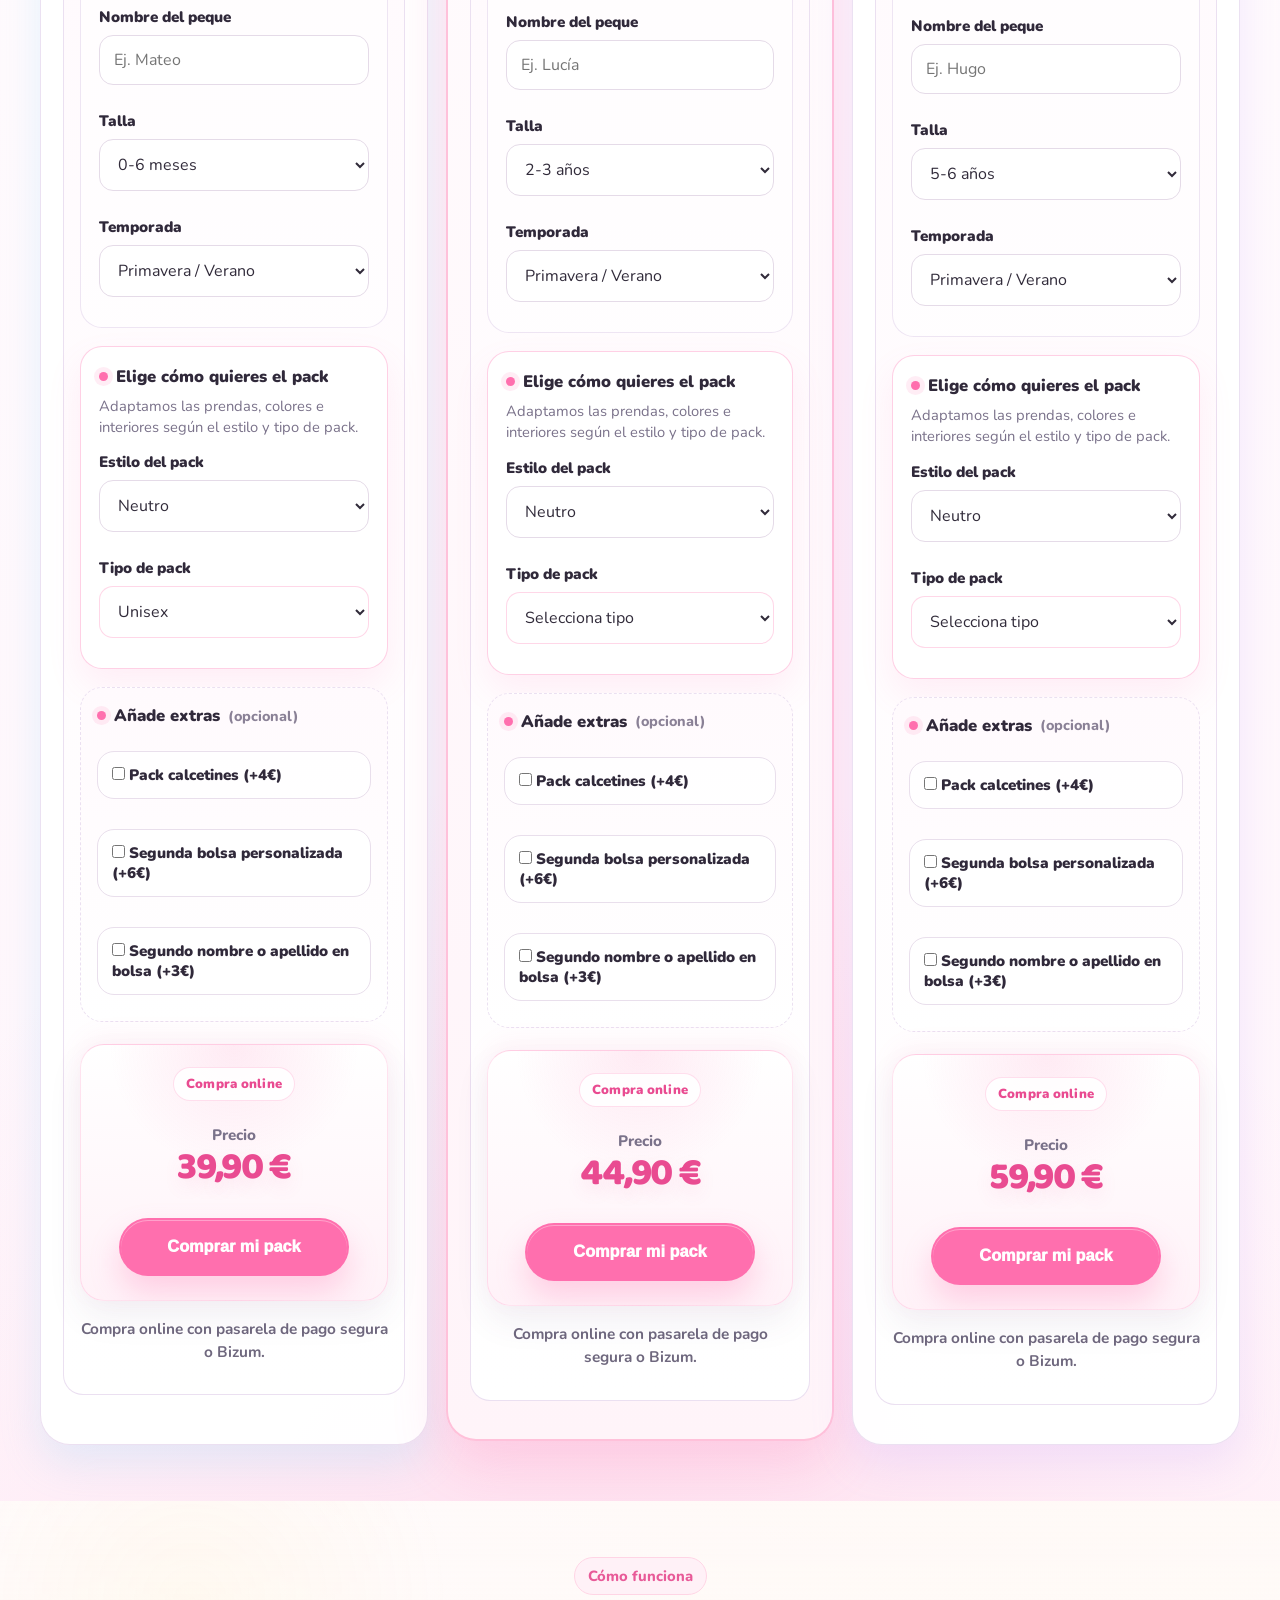
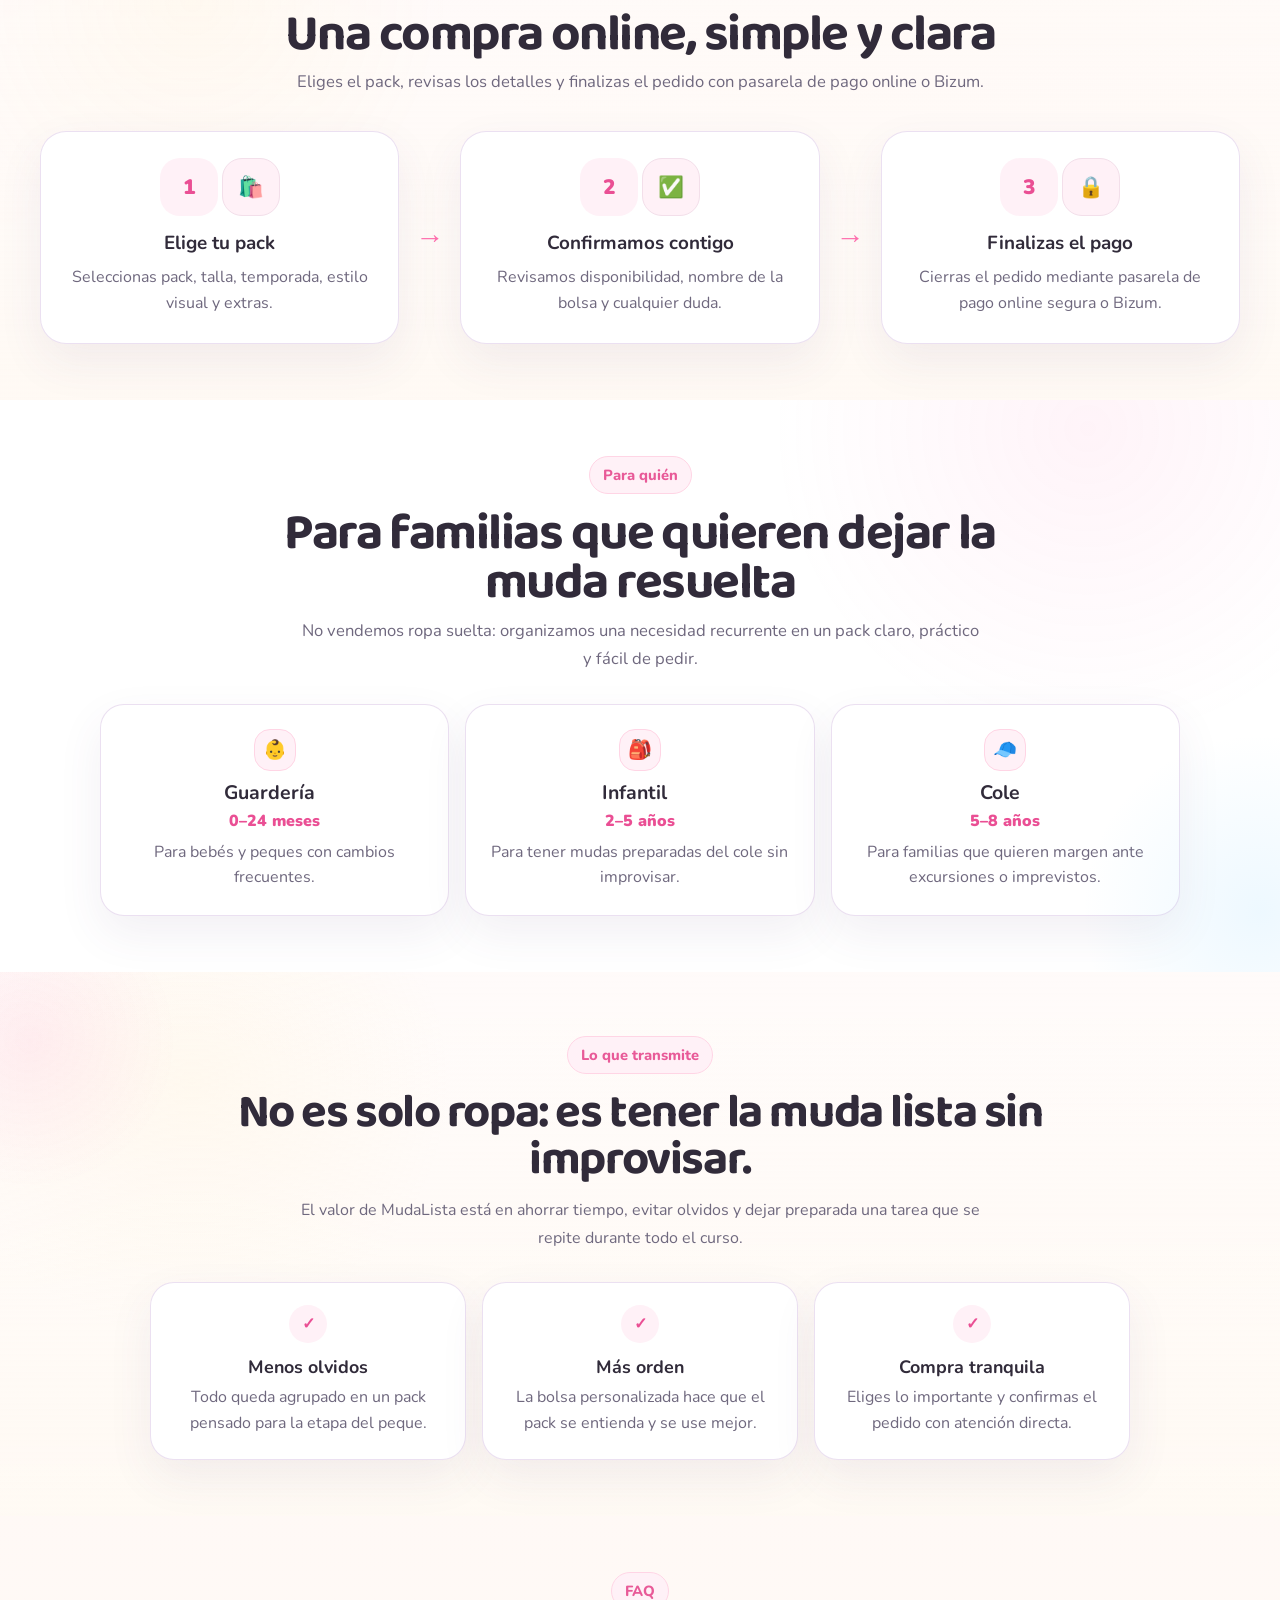
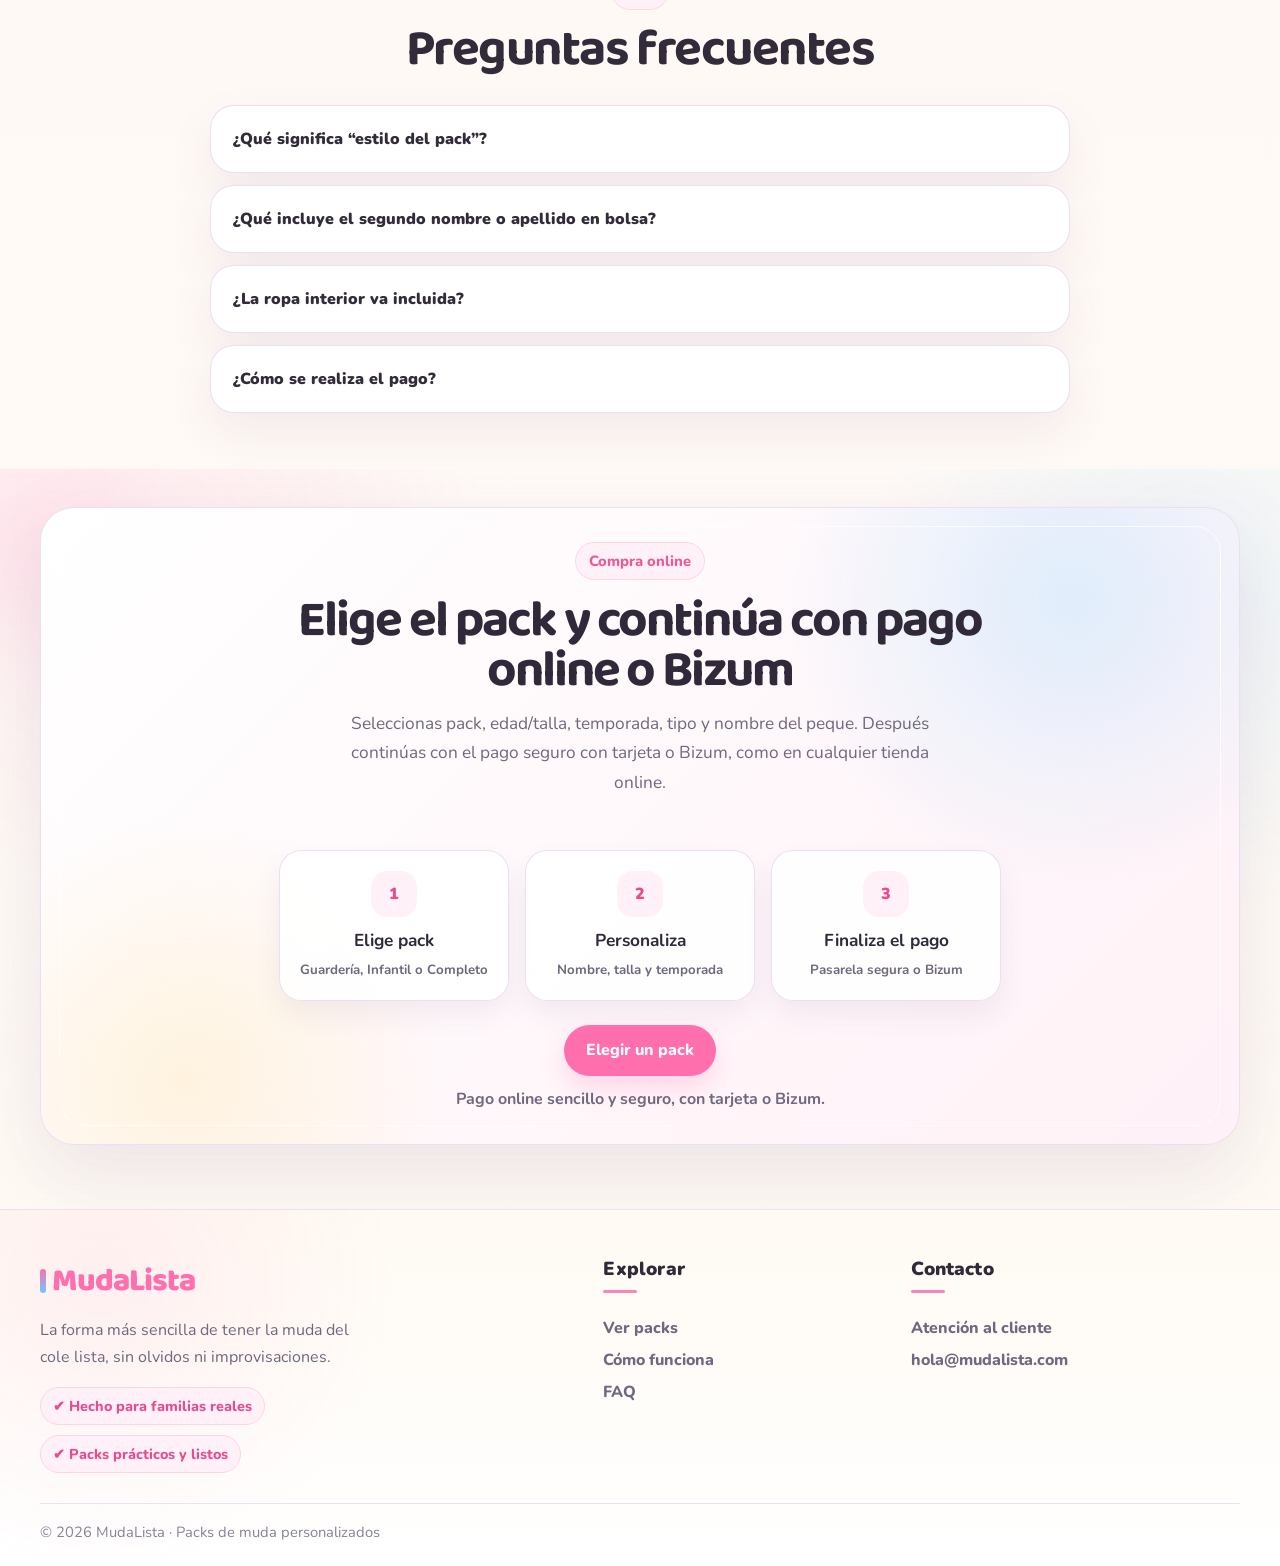
==== commit 6b81fa5a: "Add files via upload" ====
--- a/index.html
+++ b/index.html
@@ -77,7 +77,7 @@
               </div>
 
               <div class="hero-pack-main">
-                <div class="hero-pack-image"><img src="assets/pack_infantil_prueba.jpg" alt="Pack Infantil de prueba con ropa y bolsa personalizada"><span class="hero-image-chip">Bolsa + ropa lista</span></div>
+                <div class="hero-pack-image"><img src="assets/pack_infantil_prueba.webp" alt="Pack Infantil de prueba con ropa y bolsa personalizada"><span class="hero-image-chip">Bolsa + ropa lista</span></div>
                 <div class="hero-pack-copy">
                   <h3>Pack Infantil</h3>
                   <p class="muted">El pack equilibrado para tener mudas preparadas sin complicaciones.</p>
@@ -162,7 +162,7 @@
               <span class="age-pill age-pill-guarderia">0–24 meses</span>
               <span class="product-label">Guardería</span>
             </div>
-            <img class="pack-real-image" src="assets/pack_guarderia_realista.jpg" alt="Mockup realista del Pack Guardería con ropa y bolsa personalizada">
+            <img class="pack-real-image" src="assets/pack_guarderia_realista.webp" alt="Mockup realista del Pack Guardería con ropa y bolsa personalizada">
 <h3>Pack Guardería</h3><p class='muted'>Tejidos suaves (principalmente algodón), pensados para uso diario y cambios frecuentes.</p>
             <div class="conversion-badge">Ideal para guardería</div>
             <p class="product-subtitle">Para bebés y peques que necesitan <strong>recambios preparados sin improvisar</strong>.</p>
@@ -238,7 +238,7 @@
               <span class="age-pill age-pill-infantil">3–6 años</span>
               <span class="product-label">Infantil</span>
             </div>
-<img class="pack-real-image" src="assets/pack_infantil_prueba.jpg" alt="Pack Infantil de prueba con ropa y bolsa personalizada" loading="lazy" decoding="async">
+<img class="pack-real-image" src="assets/pack_infantil_prueba.webp" alt="Pack Infantil de prueba con ropa y bolsa personalizada" loading="lazy" decoding="async">
 <h3>Pack Infantil</h3><p class='muted'>Prendas básicas y combinables, con tejidos suaves y resistentes.</p>
             <div class="conversion-badge">Pack más práctico</div>
             <p class="product-subtitle">Lo esencial para tener <strong>mudas preparadas sin complicaciones</strong>.</p>
@@ -313,7 +313,7 @@
               <span class="age-pill age-pill-cole">6–8 años</span>
               <span class="product-label">Cole</span>
             </div>
-            <img class="pack-real-image" src="assets/pack_cole_realista.jpg" alt="Mockup realista del Pack Cole con ropa y bolsa personalizada">
+            <img class="pack-real-image" src="assets/pack_cole_realista.webp" alt="Mockup realista del Pack Cole con ropa y bolsa personalizada">
 <h3>Pack Cole</h3><p class='muted'>Básicos cómodos y resistentes para primeros cursos.</p>
             <div class="conversion-badge">Menos imprevistos en el día a día</div>
             <p class="product-subtitle">Perfecto para <strong>excursiones, cambios y días largos de cole</strong>.</p>
--- a/style.css
+++ b/style.css
@@ -4985,3 +4985,341 @@
   .payment-modal-summary{max-width:100% !important;}
   .payment-modal-card h3::after{max-width:260px !important;}
 }
+
+/* =========================================================
+   RESPONSIVE MOBILE FIX - 2026-04-26
+   Ajusta la vista móvil sin tocar el diseño desktop.
+   ========================================================= */
+html, body{
+  width:100%;
+  max-width:100%;
+  overflow-x:hidden;
+}
+img, video{
+  max-width:100%;
+}
+
+@media (max-width: 640px){
+  .container{
+    width:calc(100% - 28px) !important;
+  }
+
+  .site-header{
+    position:sticky !important;
+  }
+
+  .header-inner{
+    min-height:68px !important;
+    gap:10px !important;
+  }
+
+  .brand{
+    font-size:1.62rem !important;
+    line-height:1 !important;
+    max-width:210px !important;
+  }
+
+  .brand::before{
+    height:28px !important;
+  }
+
+  .menu-toggle{
+    width:50px !important;
+    height:50px !important;
+    border-radius:15px !important;
+    flex:0 0 50px !important;
+  }
+
+  .mobile-menu{
+    padding:10px 18px 16px !important;
+  }
+
+  .mobile-menu a{
+    padding:10px 0 !important;
+  }
+
+  .hero,
+  .hero-fixed{
+    padding:22px 0 18px !important;
+  }
+
+  .hero-shell,
+  .hero-fixed-shell{
+    padding:22px 16px !important;
+    border-radius:28px !important;
+  }
+
+  .hero-fixed-grid,
+  .hero-grid{
+    gap:22px !important;
+  }
+
+  .hero-fixed-copy,
+  .hero-copy{
+    text-align:center !important;
+  }
+
+  .eyebrow,
+  .section-tag{
+    font-size:.82rem !important;
+    padding:7px 12px !important;
+    margin-bottom:14px !important;
+    max-width:100% !important;
+    text-align:center !important;
+  }
+
+  .hero-copy h1,
+  .hero-fixed-copy h1{
+    font-size:clamp(2.15rem, 10.8vw, 2.85rem) !important;
+    line-height:1.02 !important;
+    letter-spacing:-.035em !important;
+    max-width:10.8ch !important;
+    margin:0 auto 14px !important;
+    text-wrap:balance !important;
+  }
+
+  .hero-text,
+  .hero-fixed-copy .hero-text{
+    font-size:1rem !important;
+    line-height:1.58 !important;
+    margin:0 auto 18px !important;
+    max-width:30ch !important;
+  }
+
+  .hero-actions,
+  .hero-fixed-actions{
+    width:100% !important;
+    justify-content:center !important;
+    margin-bottom:16px !important;
+  }
+
+  .hero-actions .btn,
+  .hero-fixed-actions .btn{
+    width:100% !important;
+    min-width:0 !important;
+    min-height:56px !important;
+    font-size:1rem !important;
+  }
+
+  .hero-mini,
+  .hero-fixed-mini{
+    display:grid !important;
+    grid-template-columns:1fr !important;
+    gap:10px !important;
+    width:100% !important;
+  }
+
+  .hero-mini span,
+  .hero-fixed-mini span{
+    width:100% !important;
+    padding:10px 12px !important;
+    font-size:.9rem !important;
+    line-height:1.25 !important;
+  }
+
+  .hero-pack-summary-card{
+    width:100% !important;
+    max-width:100% !important;
+    padding:24px 16px 18px !important;
+    border-radius:28px !important;
+  }
+
+  .hero-pack-summary-card .hero-badge-floating{
+    top:-16px !important;
+    right:16px !important;
+    border:0 !important;
+    padding:10px 16px !important;
+    font-size:.9rem !important;
+  }
+
+  .hero-pack-summary-card .hero-card-headline{
+    margin:0 0 14px 0 !important;
+    padding-right:118px !important;
+    gap:8px !important;
+    min-height:38px !important;
+  }
+
+  .hero-pack-summary-card .age-pill-infantil{
+    padding:9px 14px !important;
+    font-size:.9rem !important;
+  }
+
+  .hero-pack-summary-card .product-label{
+    font-size:.92rem !important;
+  }
+
+  .hero-pack-summary-card .hero-pack-image{
+    height:185px !important;
+    border-radius:22px !important;
+  }
+
+  .hero-image-chip{
+    left:12px !important;
+    bottom:12px !important;
+    padding:9px 12px !important;
+    font-size:.84rem !important;
+  }
+
+  .hero-pack-summary-card h3{
+    font-size:2rem !important;
+    text-align:left !important;
+  }
+
+  .hero-pack-summary-card .muted{
+    font-size:.95rem !important;
+    line-height:1.45 !important;
+  }
+
+  .hero-pack-summary-card .hero-pack-list{
+    grid-template-columns:1fr !important;
+  }
+
+  .hero-pack-summary-card .hero-pack-list li,
+  .hero-pack-summary-card .hero-pack-list li:nth-child(5){
+    width:100% !important;
+    justify-self:stretch !important;
+  }
+
+  .hero-pack-summary-card .hero-card-bottom{
+    flex-direction:column !important;
+    align-items:stretch !important;
+    text-align:center !important;
+  }
+
+  .hero-pack-summary-card .hero-price,
+  .hero-pack-summary-card .hero-card-bottom small{
+    text-align:center !important;
+  }
+
+  .trust-strip,
+  .trust-strip-fixed{
+    grid-template-columns:1fr !important;
+    gap:10px !important;
+    margin-top:16px !important;
+  }
+
+  .trust-strip div,
+  .trust-strip-fixed div{
+    padding:12px !important;
+    font-size:.92rem !important;
+  }
+
+  .section{
+    padding:42px 0 !important;
+  }
+
+  .section-head h2,
+  .cta-box h2,
+  .value-compact h2,
+  .audience-copy h2{
+    font-size:clamp(2rem, 9.2vw, 2.75rem) !important;
+    line-height:1.02 !important;
+  }
+
+  .products-grid,
+  .problem-grid,
+  .steps-grid,
+  .audience-grid,
+  .reviews-grid,
+  .benefits-compact,
+  .audience-options-centered,
+  .process-row{
+    grid-template-columns:1fr !important;
+  }
+
+  .product-card{
+    padding:18px !important;
+    border-radius:26px !important;
+  }
+
+  #pack-infantil.product-card.featured,
+  #pack-infantil.product-card{
+    padding-top:44px !important;
+  }
+
+  #pack-infantil .featured-badge-floating{
+    top:-15px !important;
+    left:20px !important;
+    font-size:.9rem !important;
+    padding:10px 15px !important;
+  }
+
+  .pack-real-image{
+    height:185px !important;
+  }
+
+  .selector-block{
+    padding:14px !important;
+  }
+
+  .product-bottom{
+    flex-direction:column !important;
+    align-items:stretch !important;
+    text-align:center !important;
+  }
+
+  .product-bottom .btn,
+  .order-btn{
+    width:100% !important;
+  }
+
+  .payment-modal{
+    align-items:flex-end !important;
+    padding:10px !important;
+  }
+
+  .payment-modal-card{
+    width:100% !important;
+    max-height:calc(100dvh - 20px) !important;
+    overflow:auto !important;
+    padding:28px 18px 22px !important;
+    border-radius:28px 28px 22px 22px !important;
+  }
+
+  .payment-modal-card h3{
+    font-size:clamp(2rem, 10vw, 2.65rem) !important;
+  }
+
+  .payment-modal-summary{
+    font-size:.98rem !important;
+    line-height:1.34 !important;
+  }
+
+  .payment-modal-actions{
+    flex-direction:column !important;
+    gap:10px !important;
+  }
+
+  .payment-modal-actions .btn{
+    width:100% !important;
+    min-width:0 !important;
+    min-height:54px !important;
+  }
+
+  .footer-pro-inner,
+  .footer-final{
+    grid-template-columns:1fr !important;
+    gap:24px !important;
+  }
+
+  .footer-col,
+  .footer-brand-block{
+    text-align:left !important;
+  }
+
+  .floating-whatsapp{
+    left:14px !important;
+    right:14px !important;
+    bottom:12px !important;
+    justify-content:center !important;
+  }
+}
+
+@media (max-width: 380px){
+  .brand{font-size:1.48rem !important;}
+  .hero-copy h1,
+  .hero-fixed-copy h1{font-size:2.12rem !important;}
+  .hero-pack-summary-card .hero-card-headline{padding-right:106px !important;}
+  .hero-pack-summary-card .hero-badge-floating{font-size:.82rem !important; padding:9px 13px !important;}
+  .hero-pack-summary-card .hero-pack-image{height:168px !important;}
+}
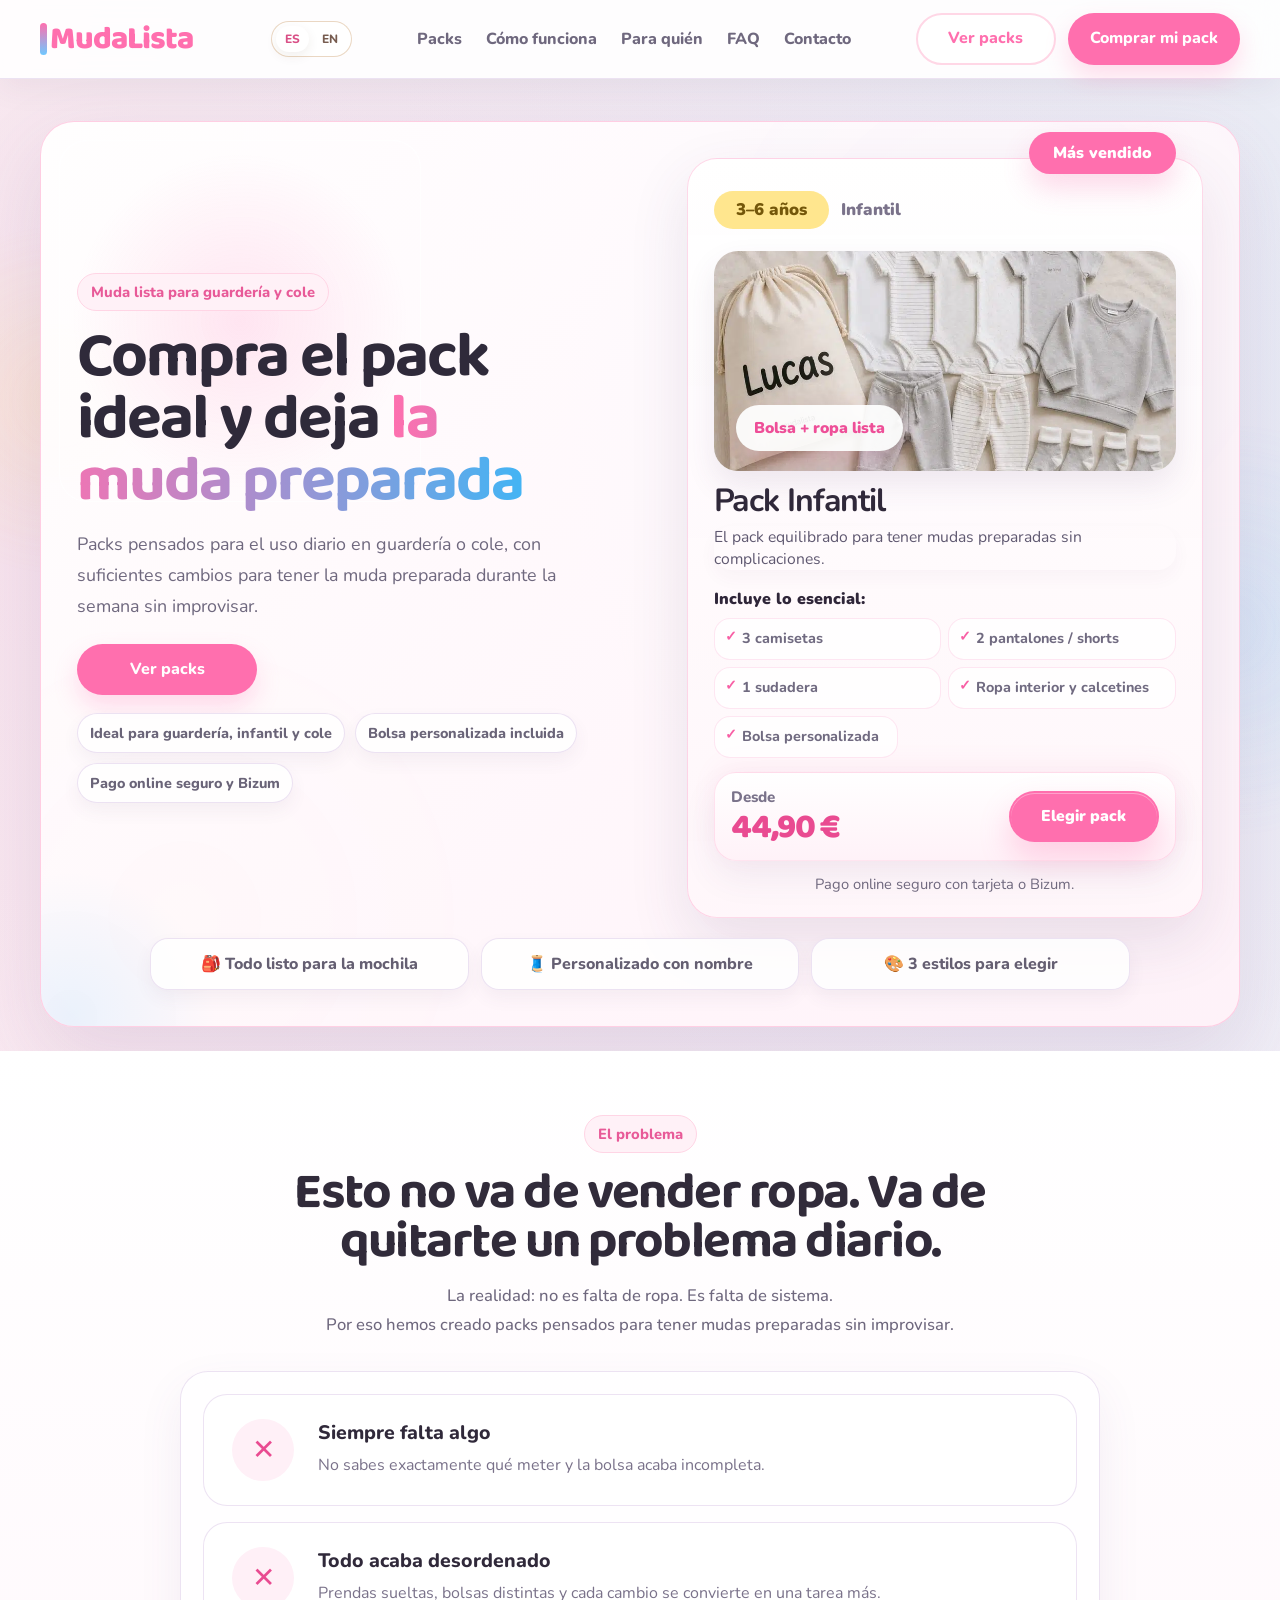
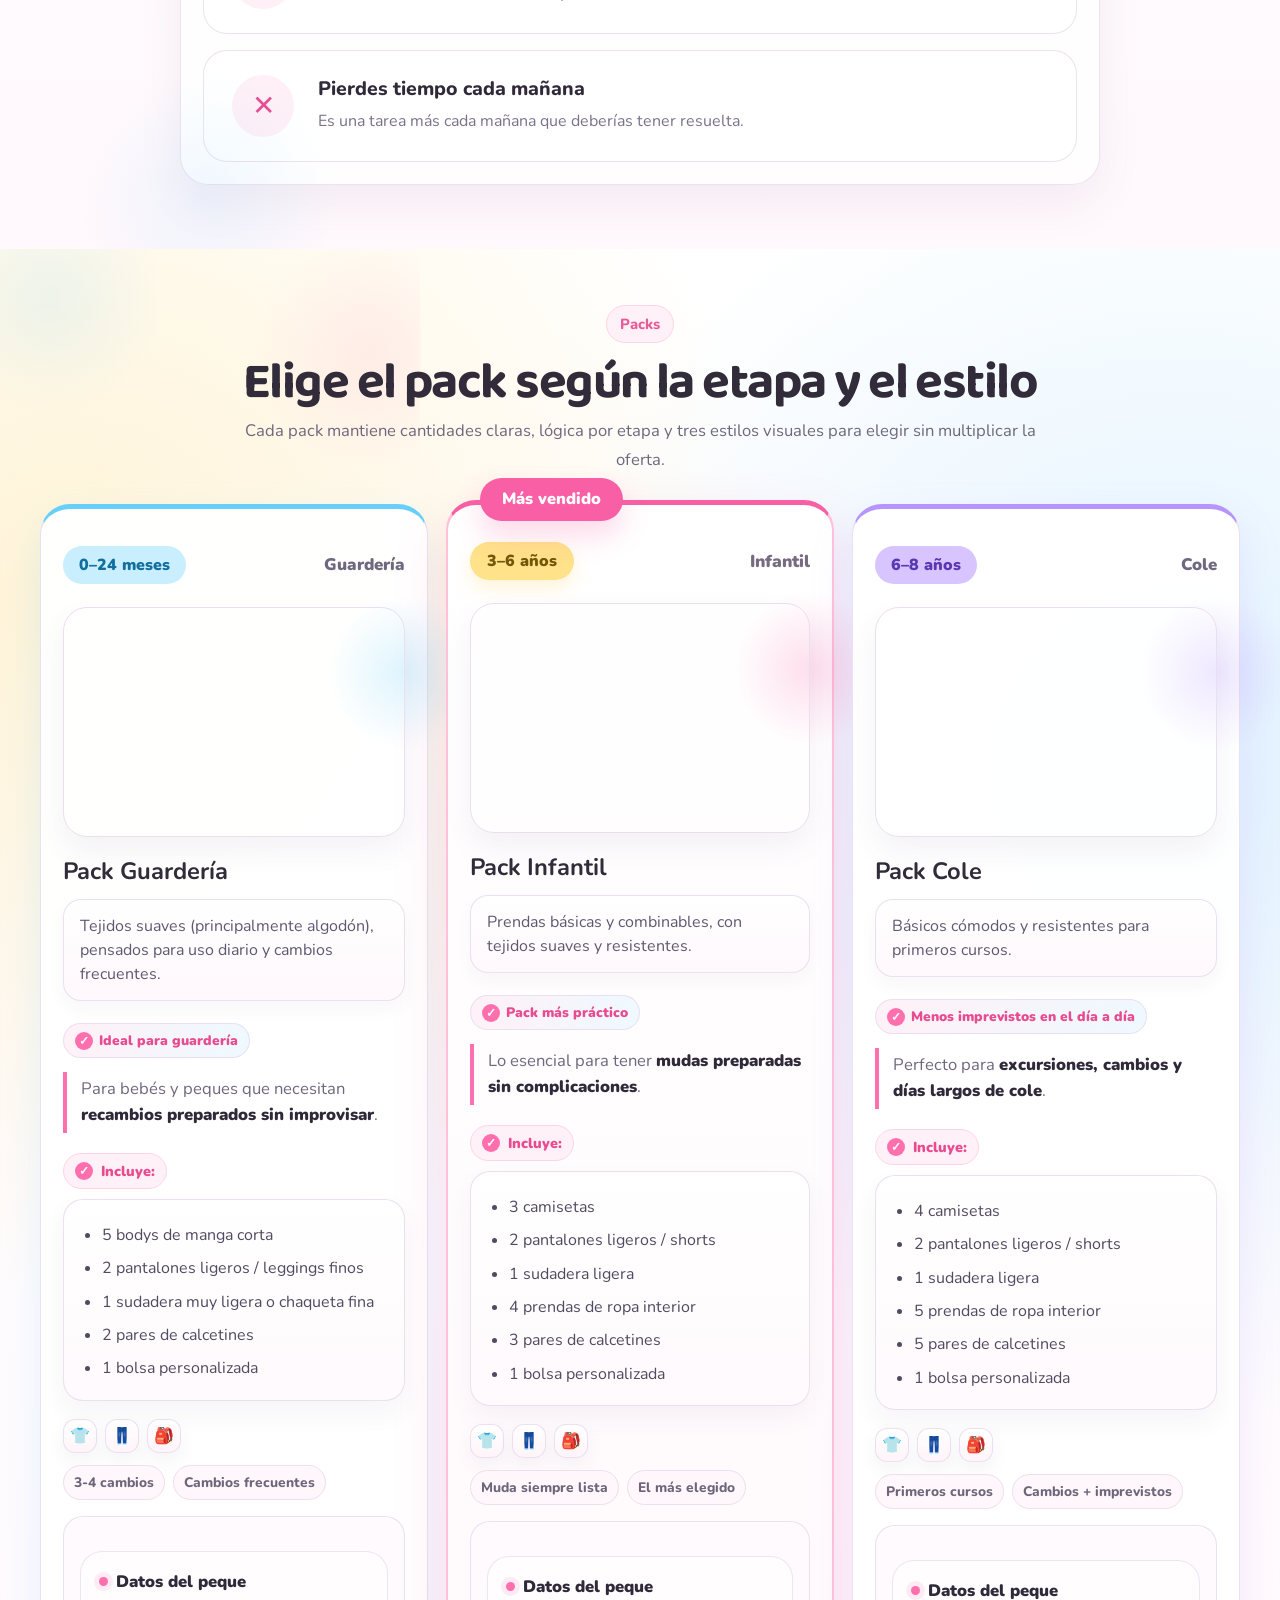
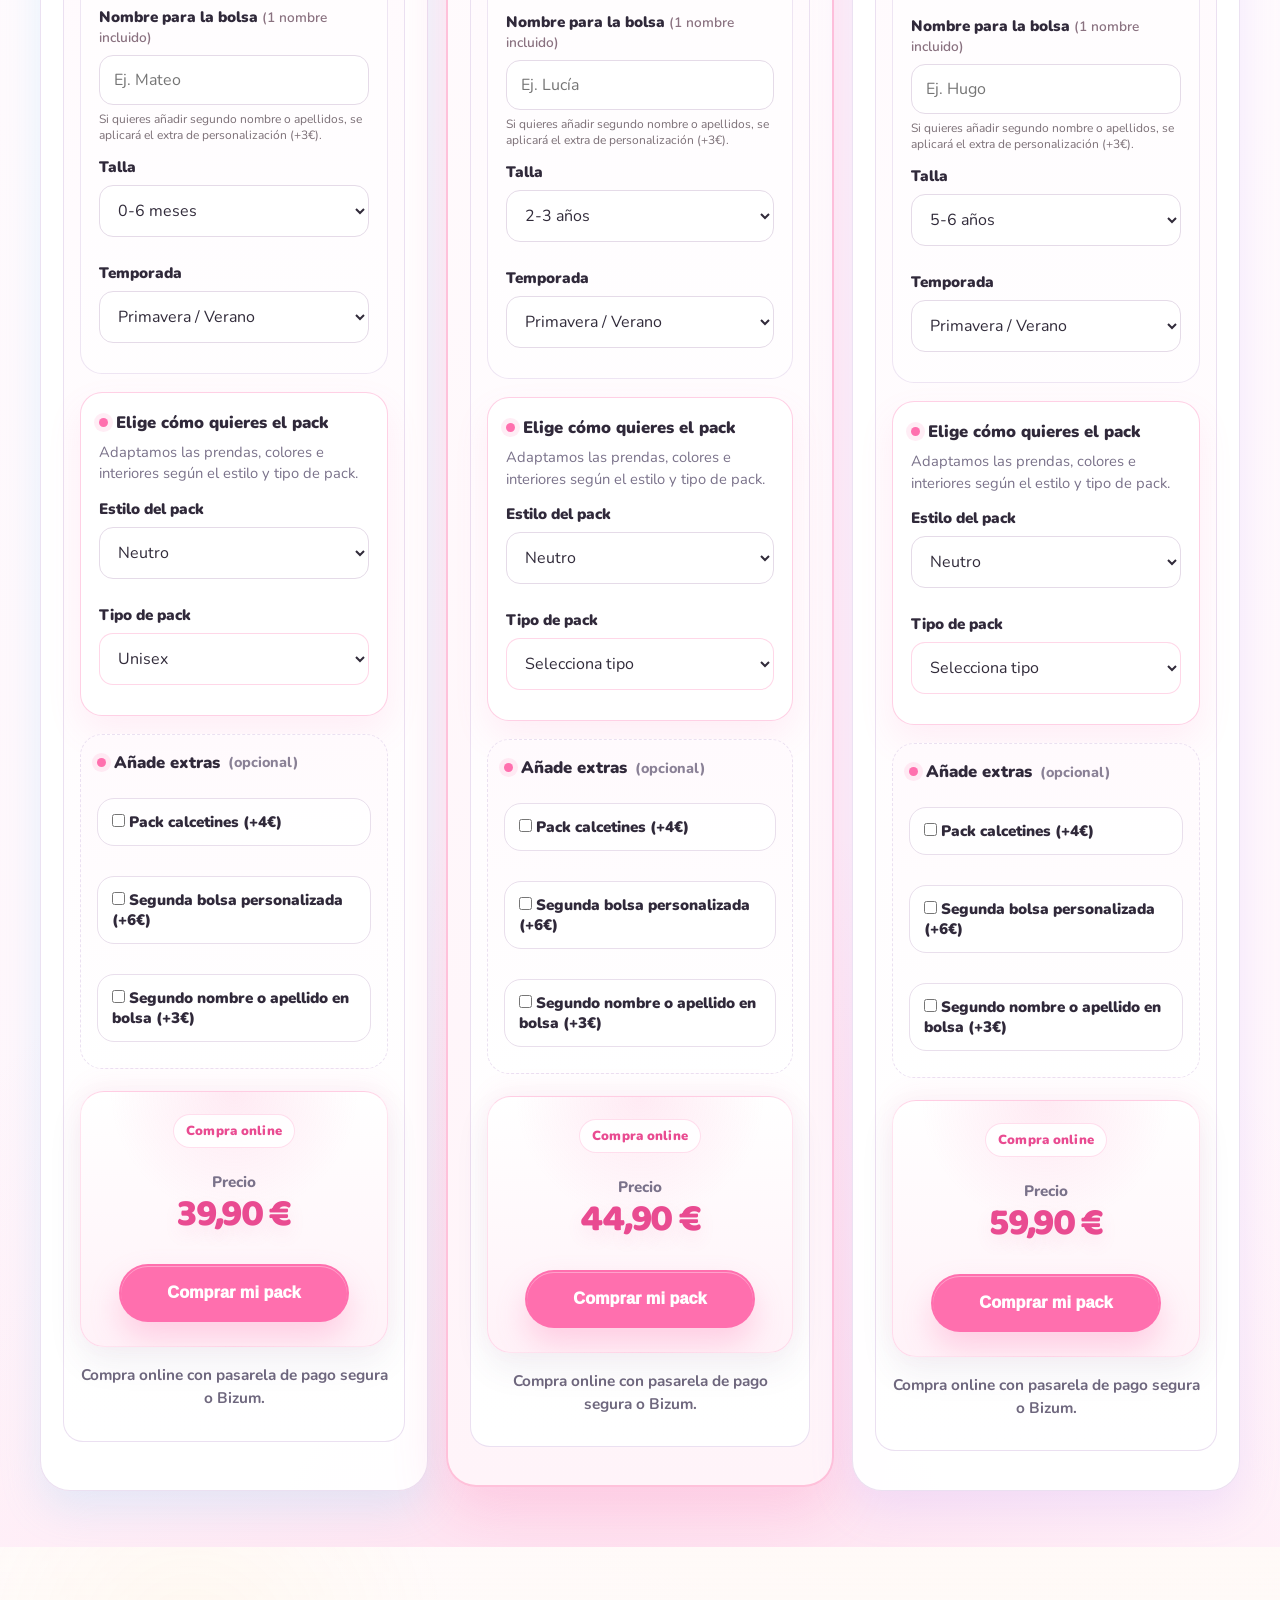
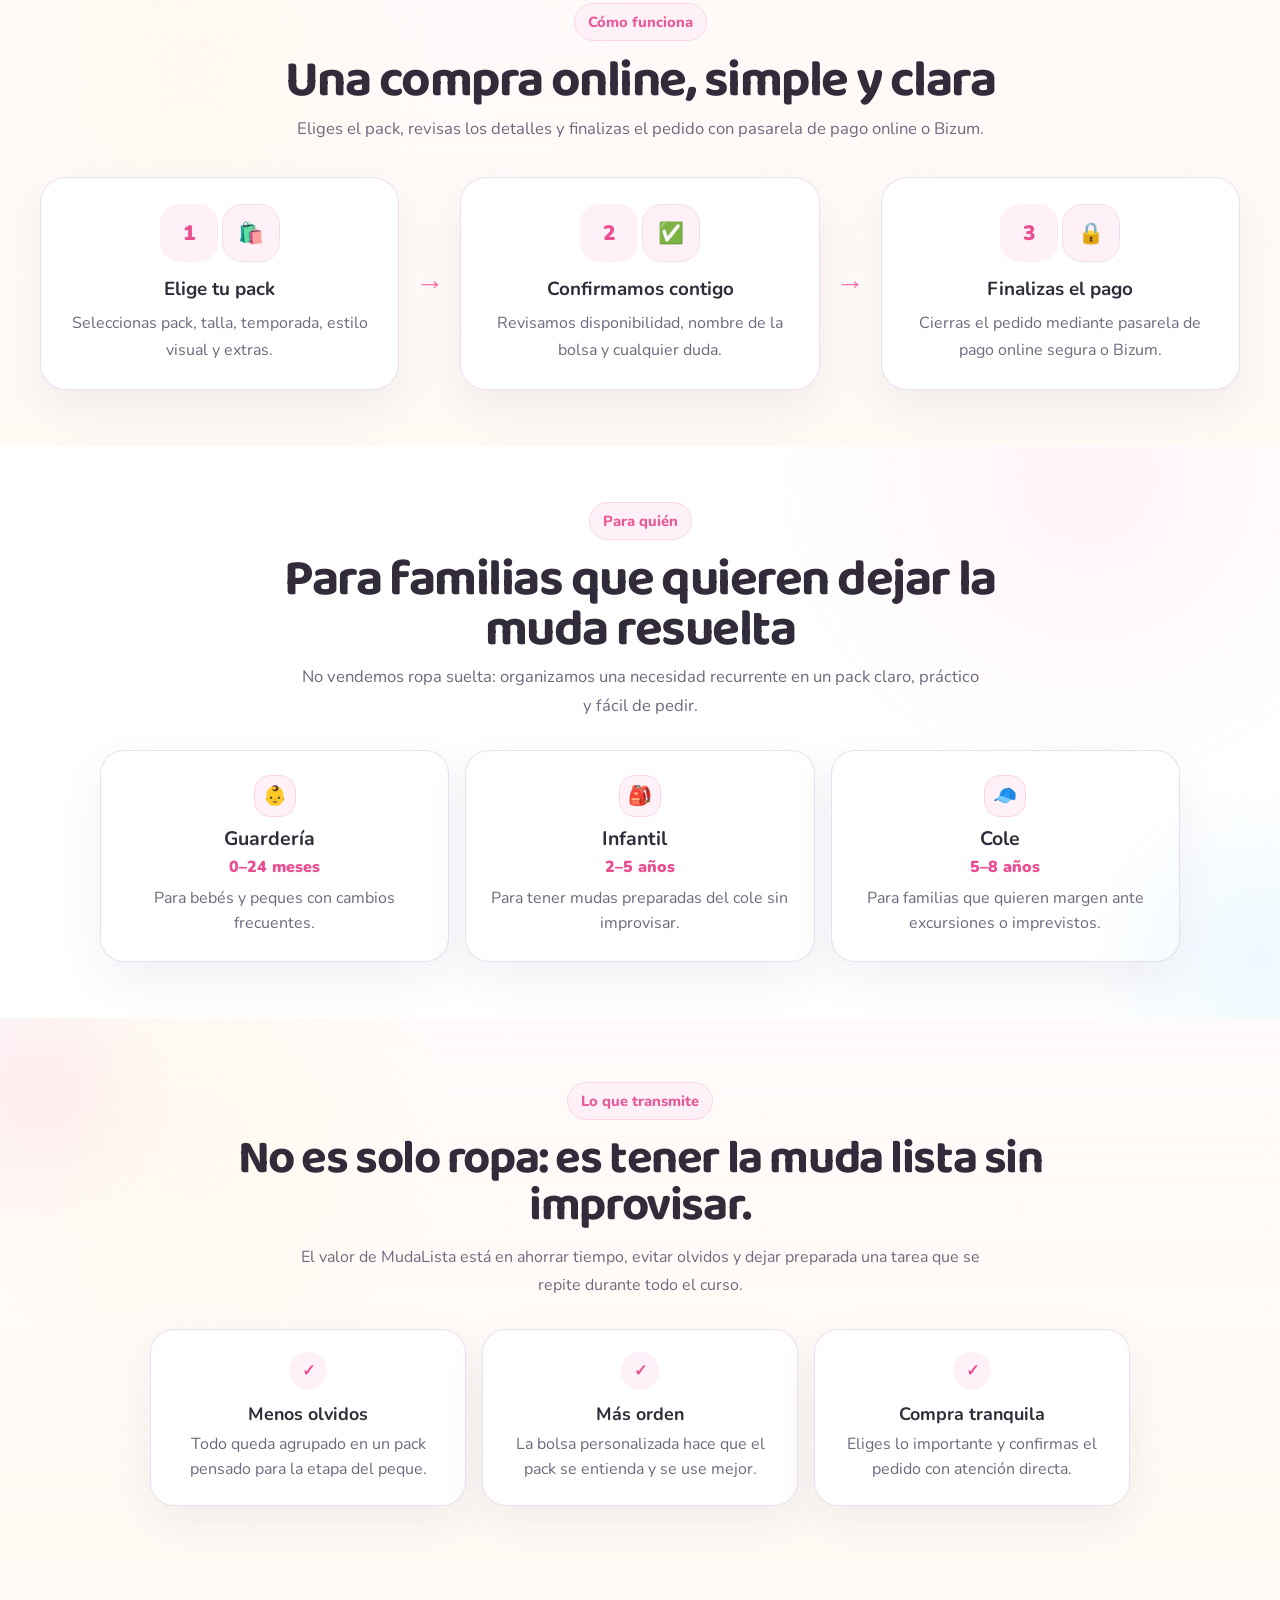
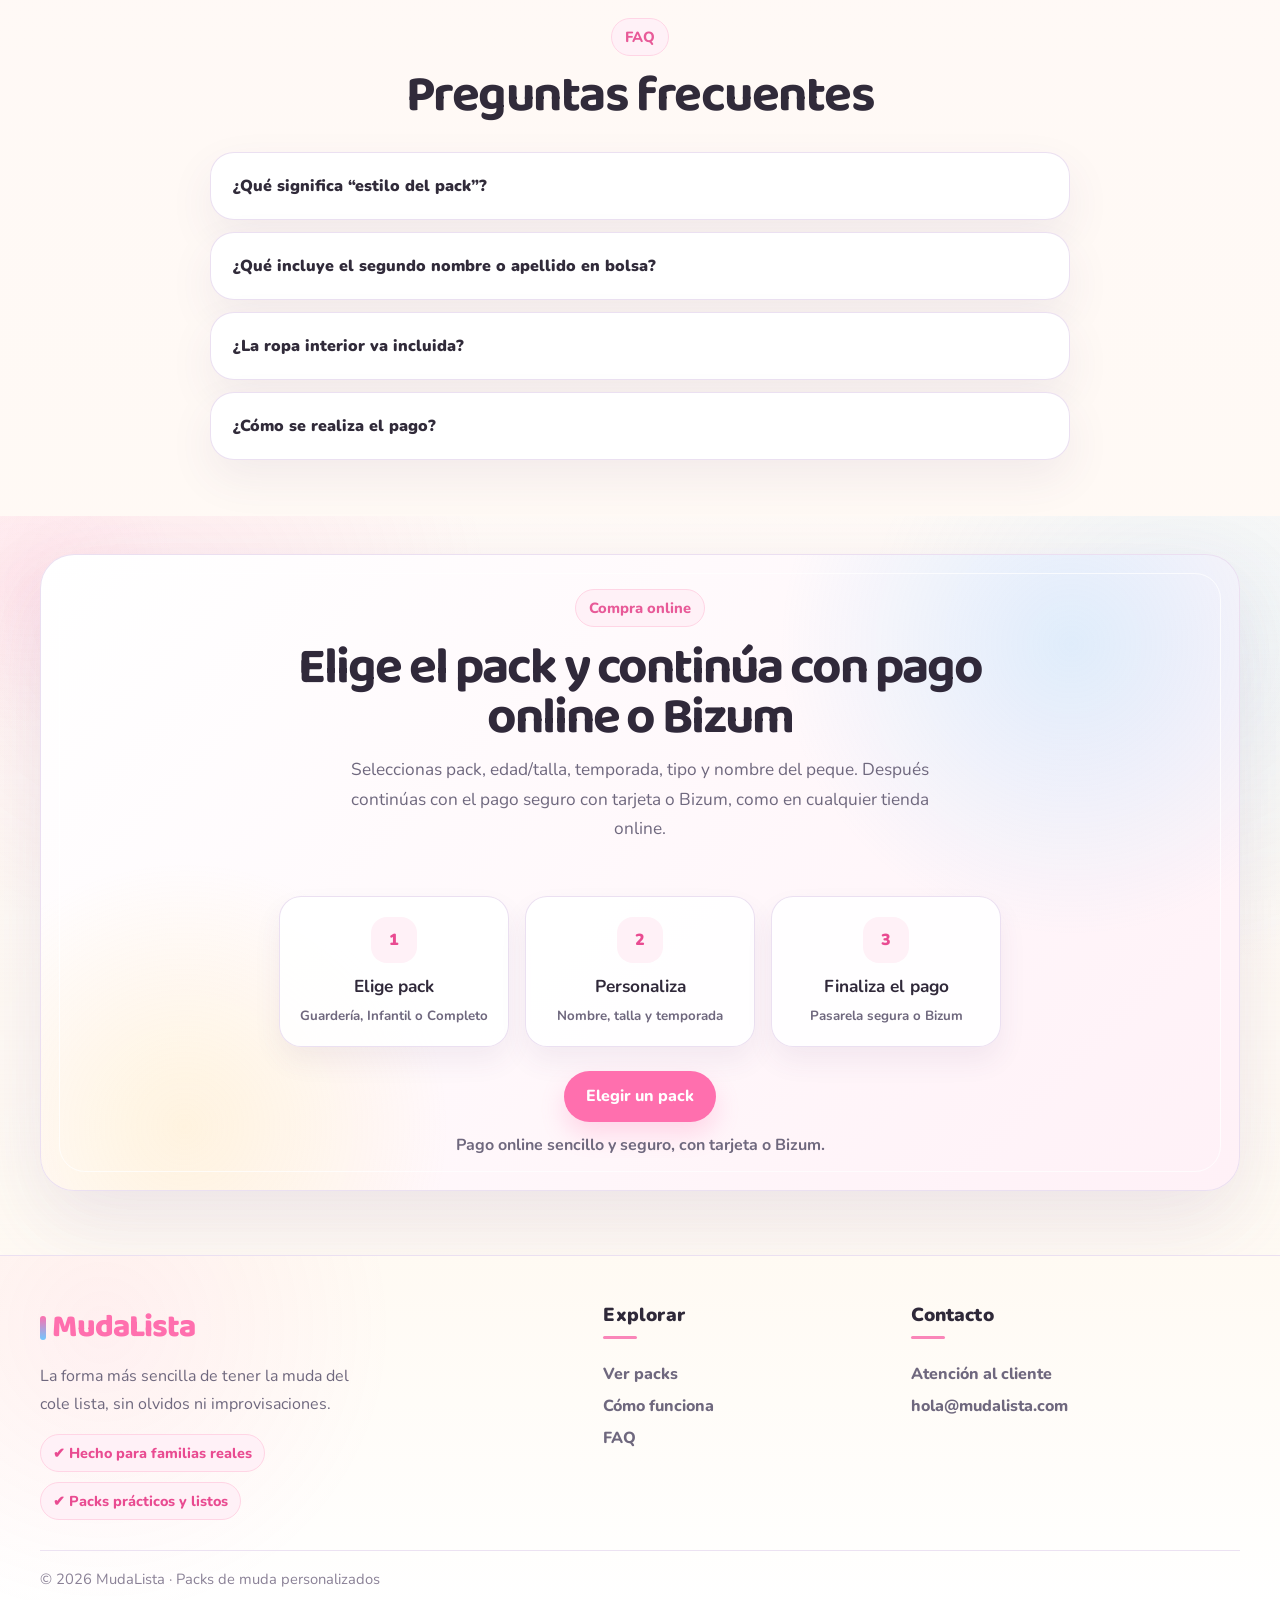
==== commit 7a4b80e4: "Add files via upload" ====
--- a/index.html
+++ b/index.html
@@ -16,7 +16,8 @@
   <div class="visual-blob blob-three"></div>
   <header class="site-header">
     <div class="container header-inner">
-      <a href="#" class="brand">MudaLista</a>
+      <a href="index.html" class="brand">MudaLista</a>
+      <div class="lang-switch" aria-label="Selector de idioma"><a href="index.html" class="active">ES</a><a href="index-en.html">EN</a></div>
 
       <nav class="desktop-nav">
         <a href="#packs">Packs</a>
@@ -42,6 +43,7 @@
       <a href="#para-quien">Para quién</a>
       <a href="#faq">FAQ</a>
       <a href="#footer-contacto">Contacto</a>
+      <a href="index-en.html">English</a>
       <a href="#packs" class="btn btn-primary mobile-cta">Comprar mi pack</a>
     </div>
   </header>
@@ -182,8 +184,9 @@
             </div>
 
             <div class="selector-block">
-              <div class="config-block config-block-basic"><div class="config-block-title">Datos del peque</div><label>Nombre del peque</label>
-              <input type="text" id="name-guarderia" placeholder="Ej. Mateo">
+              <div class="config-block config-block-basic"><div class="config-block-title">Datos del peque</div><label for="name-guarderia">Nombre para la bolsa <span class="label-note">(1 nombre incluido)</span></label>
+              <input type="text" id="name-guarderia" placeholder="Ej. Mateo" maxlength="18" autocomplete="given-name">
+              <p class="field-help">Si quieres añadir segundo nombre o apellidos, se aplicará el extra de personalización (+3€).</p>
 
               <label>Talla</label>
               <select id="size-guarderia" onchange="window.mudalistaUpdatePack && window.mudalistaUpdatePack('guarderia')">
@@ -218,7 +221,7 @@
                 <label class="check-option"><input type="checkbox" id="second-name-guarderia" value="Segundo nombre o apellido en bolsa (+3€)" data-pack="guarderia" data-toggle-target="second-name-field-guarderia"> Segundo nombre o apellido en bolsa (+3€)</label>
                 <div class="extra-field" id="second-name-field-guarderia">
                   <label>Segundo nombre / apellido para la bolsa</label>
-                  <input type="text" id="second-name-value-guarderia" placeholder="Ej. Martín">
+                  <input type="text" id="second-name-value-guarderia" placeholder="Ej. Martín / García" maxlength="28" autocomplete="additional-name">
                 </div>
               </div>
             </div>
@@ -259,8 +262,9 @@
             </div>
 
             <div class="selector-block">
-              <div class="config-block config-block-basic"><div class="config-block-title">Datos del peque</div><label>Nombre del peque</label>
-              <input type="text" id="name-infantil" placeholder="Ej. Lucía">
+              <div class="config-block config-block-basic"><div class="config-block-title">Datos del peque</div><label for="name-infantil">Nombre para la bolsa <span class="label-note">(1 nombre incluido)</span></label>
+              <input type="text" id="name-infantil" placeholder="Ej. Lucía" maxlength="18" autocomplete="given-name">
+              <p class="field-help">Si quieres añadir segundo nombre o apellidos, se aplicará el extra de personalización (+3€).</p>
 
               <label>Talla</label>
               <select id="size-infantil" onchange="window.mudalistaUpdatePack && window.mudalistaUpdatePack('infantil')">
@@ -294,7 +298,7 @@
                 <label class="check-option"><input type="checkbox" id="second-name-infantil" value="Segundo nombre o apellido en bolsa (+3€)" data-pack="infantil" data-toggle-target="second-name-field-infantil"> Segundo nombre o apellido en bolsa (+3€)</label>
                 <div class="extra-field" id="second-name-field-infantil">
                   <label>Segundo nombre / apellido para la bolsa</label>
-                  <input type="text" id="second-name-value-infantil" placeholder="Ej. Martín">
+                  <input type="text" id="second-name-value-infantil" placeholder="Ej. Martín / García" maxlength="28" autocomplete="additional-name">
                 </div>
               </div>
             </div>
@@ -334,8 +338,9 @@
             </div>
 
             <div class="selector-block">
-              <div class="config-block config-block-basic"><div class="config-block-title">Datos del peque</div><label>Nombre del peque</label>
-              <input type="text" id="name-completo" placeholder="Ej. Hugo">
+              <div class="config-block config-block-basic"><div class="config-block-title">Datos del peque</div><label for="name-completo">Nombre para la bolsa <span class="label-note">(1 nombre incluido)</span></label>
+              <input type="text" id="name-completo" placeholder="Ej. Hugo" maxlength="18" autocomplete="given-name">
+              <p class="field-help">Si quieres añadir segundo nombre o apellidos, se aplicará el extra de personalización (+3€).</p>
 
               <label>Talla</label>
               <select id="size-completo" onchange="window.mudalistaUpdatePack && window.mudalistaUpdatePack('completo')">
@@ -369,7 +374,7 @@
                 <label class="check-option"><input type="checkbox" id="second-name-completo" value="Segundo nombre o apellido en bolsa (+3€)" data-pack="completo" data-toggle-target="second-name-field-completo"> Segundo nombre o apellido en bolsa (+3€)</label>
                 <div class="extra-field" id="second-name-field-completo">
                   <label>Segundo nombre / apellido para la bolsa</label>
-                  <input type="text" id="second-name-value-completo" placeholder="Ej. Martín">
+                  <input type="text" id="second-name-value-completo" placeholder="Ej. Martín / García" maxlength="28" autocomplete="additional-name">
                 </div>
               </div>
             </div>
--- a/style.css
+++ b/style.css
@@ -5323,3 +5323,166 @@
   .hero-pack-summary-card .hero-badge-floating{font-size:.82rem !important; padding:9px 13px !important;}
   .hero-pack-summary-card .hero-pack-image{height:168px !important;}
 }
+
+/* ===== MOBILE UX AUDIT FINAL — 2026-04-26 ===== */
+html{scroll-behavior:smooth;overflow-x:hidden;}
+body{overflow-x:hidden;}
+img{max-width:100%;}
+
+@media (max-width:640px){
+  /* Hero: el titular principal debe dominar más que los títulos de sección */
+  .hero-copy h1,
+  .hero-fixed-copy h1{
+    font-size:clamp(2.55rem, 12.5vw, 3.35rem) !important;
+    line-height:.98 !important;
+    letter-spacing:-.04em !important;
+    max-width:11.2ch !important;
+    margin:0 auto 16px !important;
+    text-wrap:balance !important;
+  }
+
+  .hero-text,
+  .hero-fixed-copy .hero-text{
+    max-width:31ch !important;
+    font-size:1.03rem !important;
+    line-height:1.62 !important;
+  }
+
+  .hero-shell,
+  .hero-fixed-shell{
+    padding:24px 16px 22px !important;
+  }
+
+  .hero-actions .btn,
+  .hero-fixed-actions .btn,
+  .product-bottom .btn,
+  .order-btn{
+    min-height:58px !important;
+    border-radius:999px !important;
+  }
+
+  .hero-mini span,
+  .hero-fixed-mini span{
+    min-height:42px !important;
+    display:flex !important;
+    align-items:center !important;
+    justify-content:center !important;
+  }
+
+  /* Cards y secciones: más ritmo vertical y lectura móvil */
+  .section{padding:46px 0 !important;}
+  .section-head{margin-bottom:22px !important;}
+  .section-head h2,
+  .cta-box h2,
+  .value-compact h2,
+  .audience-copy h2{
+    font-size:clamp(2rem, 9vw, 2.65rem) !important;
+    line-height:1.04 !important;
+    max-width:12.5ch !important;
+    margin-left:auto !important;
+    margin-right:auto !important;
+    text-wrap:balance !important;
+  }
+  .section-head p,
+  .problem-subcopy,
+  .audience-copy p,
+  .cta-box p{
+    font-size:1rem !important;
+    line-height:1.62 !important;
+  }
+
+  .product-card,
+  .step-card,
+  .problem-card,
+  .review-card,
+  .benefit-card{
+    box-shadow:0 14px 34px rgba(42,34,55,.08) !important;
+  }
+
+  .selector-block label,
+  .option-card,
+  .option-chip,
+  .field input,
+  .field select{
+    min-height:44px !important;
+  }
+
+  /* Modal de pago: más usable en pantalla pequeña */
+  .payment-modal-card{
+    padding:30px 18px 24px !important;
+  }
+  .payment-modal-close{
+    top:12px !important;
+    right:14px !important;
+    width:44px !important;
+    height:44px !important;
+  }
+  .payment-modal-card h3{
+    font-size:clamp(2.15rem, 10.5vw, 2.85rem) !important;
+    line-height:1 !important;
+    margin-bottom:16px !important;
+  }
+  .payment-modal-title-separator{
+    margin:0 auto 20px !important;
+  }
+  .payment-modal-summary{
+    margin:0 auto 20px !important;
+  }
+  .payment-modal-actions{margin-top:18px !important;}
+
+  /* Footer / contacto: cabeceras claras y enlaces cómodos */
+  .footer-col h3,
+  .footer-col h4{
+    font-size:1.25rem !important;
+    margin-bottom:12px !important;
+  }
+  .footer-col a{
+    display:inline-flex !important;
+    min-height:36px !important;
+    align-items:center !important;
+  }
+}
+
+@media (max-width:380px){
+  .hero-copy h1,
+  .hero-fixed-copy h1{
+    font-size:clamp(2.38rem, 12vw, 2.78rem) !important;
+    max-width:11ch !important;
+  }
+  .hero-text,
+  .hero-fixed-copy .hero-text{
+    font-size:.98rem !important;
+  }
+}
+
+/* ===== Nombre de bolsa: 1 nombre incluido + extra opcional ===== */
+.label-note {
+  font-weight: 600;
+  color: #8a7280;
+  font-size: 0.9em;
+}
+
+.field-help {
+  margin: -6px 0 12px;
+  font-size: 12px;
+  line-height: 1.35;
+  color: #7b6f76;
+}
+
+.extra-field input {
+  margin-top: 6px;
+}
+
+.payment-modal-summary span:nth-child(3) {
+  background: #fff7fb;
+  border: 1px solid #f6d7e4;
+  border-radius: 14px;
+  padding: 8px 10px;
+}
+
+
+/* Language switch */
+.lang-switch { display:inline-flex; align-items:center; gap:4px; padding:4px; border-radius:999px; background:rgba(255,255,255,.75); border:1px solid rgba(226,198,170,.7); margin-left:12px; }
+.lang-switch a { text-decoration:none; font-size:12px; font-weight:800; color:#775c50; padding:5px 9px; border-radius:999px; }
+.lang-switch a.active { background:#fff; color:#d94f86; box-shadow:0 4px 12px rgba(80,45,30,.08); }
+@media (max-width:780px){ .header-inner .lang-switch{ margin-left:auto; margin-right:8px; } .desktop-nav, .header-actions{ display:none; } }
